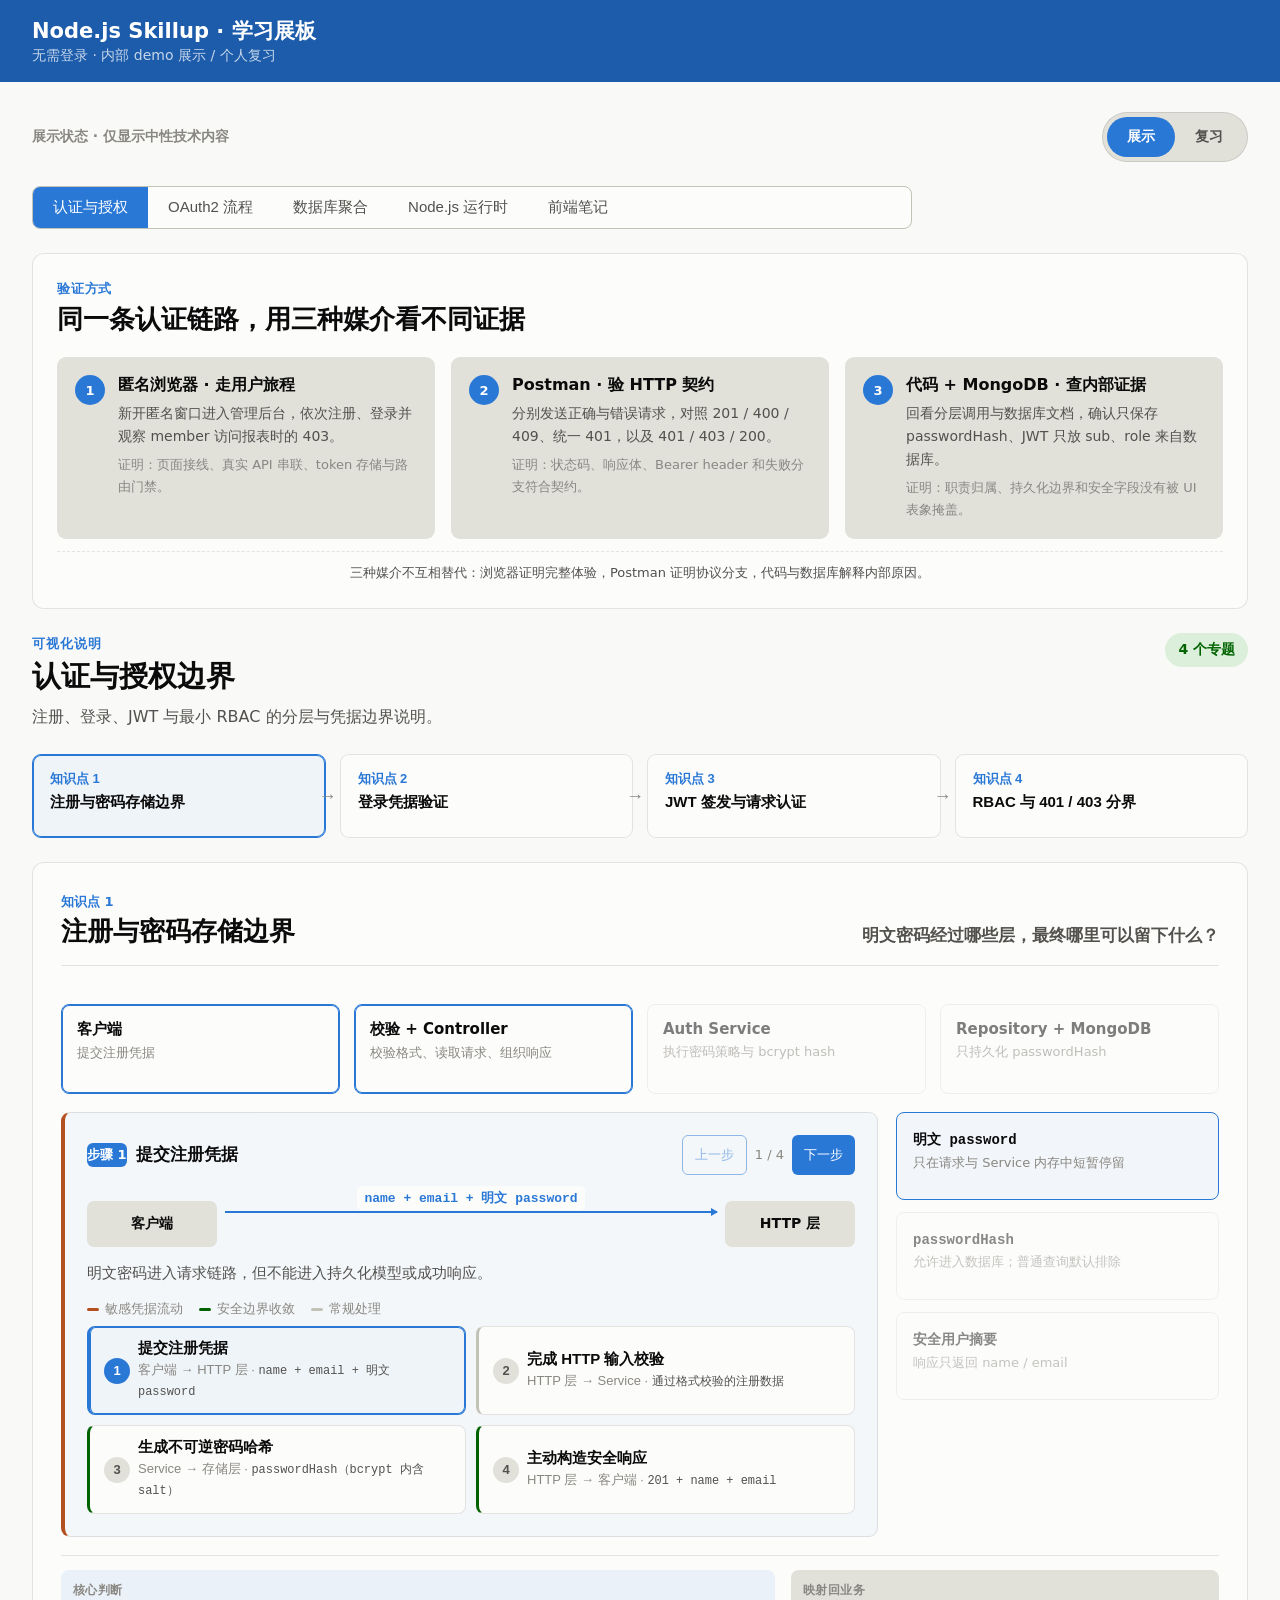
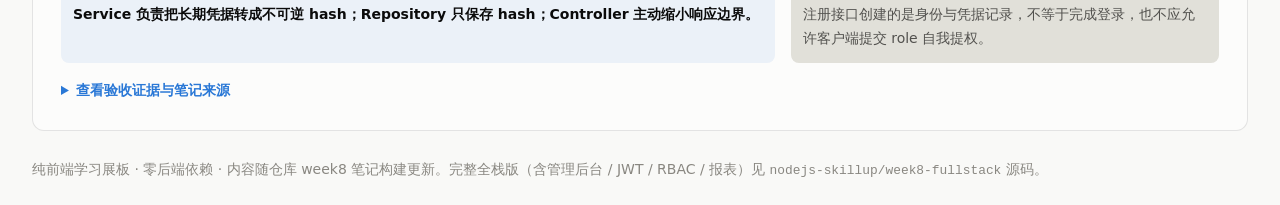
==== skillup-week8/index.html @ 8d897773 "展板更新：部署链路节改为可视化事实（走查/复盘移入讲稿）" ====
<!doctype html>
<html lang="zh">
  <head>
    <meta charset="utf-8" />
    <meta name="viewport" content="width=device-width, initial-scale=1" />
    <title>Node.js Skillup · 学习展板</title>
    <script type="module" crossorigin src="/skillup-week8/assets/index-Dl01oEsr.js"></script>
    <link rel="stylesheet" crossorigin href="/skillup-week8/assets/index-BrgQR5sR.css">
  </head>
  <body>
    <div id="root"></div>
  </body>
</html>
---- skillup-week8/assets/index-BrgQR5sR.css ----
*{box-sizing:border-box}:root{color-scheme:light;--page: #f9f9f7;--surface: #fcfcfb;--text-primary: #0b0b0b;--text-secondary: #52514e;--text-muted: #898781;--grid: #e1e0d9;--baseline: #c3c2b7;--border: rgba(11, 11, 11, .1);--series-1: #2a78d6;--series-2: #6d4bb8;--status-good: #006300;--status-good-bg: rgba(12, 163, 12, .12);--status-serious: #b4501f;--status-serious-bg: rgba(236, 131, 90, .16);--status-critical: #d03b3b;--status-critical-bg: rgba(208, 59, 59, .12);--header-bg: #1c5cab}@media (prefers-color-scheme: dark){:root{color-scheme:dark;--page: #0d0d0d;--surface: #1a1a19;--text-primary: #ffffff;--text-secondary: #c3c2b7;--text-muted: #898781;--grid: #2c2c2a;--baseline: #383835;--border: rgba(255, 255, 255, .1);--series-1: #3987e5;--series-2: #9d7ce6;--status-good: #0ca30c;--status-serious: #ec835a;--status-critical: #e66767;--header-bg: #104281}}body{font-family:system-ui,-apple-system,Segoe UI,sans-serif;margin:0;color:var(--text-primary);background:var(--page)}.app-header{display:flex;align-items:center;justify-content:space-between;gap:12px;padding:14px 24px;background:var(--header-bg);color:#fff}.app-header h1{font-size:17px;margin:0}.app-header .sub{font-size:12px;opacity:.75}.head-right{display:flex;align-items:center;gap:10px}.app-nav{display:flex;padding:3px;border-radius:7px;background:#ffffff1f}.app-nav button{padding:6px 9px;background:transparent;font-size:11px}.app-nav button.on{background:#ffffff38;font-weight:700}.pill{font-size:12px;padding:3px 10px;border-radius:999px;background:#fff3}.pill.on{background:#ffffff47;font-weight:600}.page{max-width:880px;margin:0 auto;padding:20px 16px}footer.page{padding-top:0;font-size:12px}.auth-view{max-width:400px;margin:40px auto}.admin-auth-intro{margin-bottom:14px}.admin-auth-intro span{color:var(--series-1);font-size:11px;font-weight:700;letter-spacing:.06em;text-transform:uppercase}.admin-auth-intro h2{margin:5px 0 7px;font-size:20px}.admin-auth-intro p{margin:0;color:var(--text-secondary);font-size:12.5px;line-height:1.6}.card{display:flex;flex-direction:column;gap:12px;background:var(--surface);padding:22px;border-radius:12px;border:1px solid var(--border)}label{display:flex;flex-direction:column;gap:4px;font-size:14px;color:var(--text-secondary)}input,select{padding:8px 10px;border:1px solid var(--baseline);border-radius:6px;font-size:14px;background:var(--surface);color:var(--text-primary)}button{padding:9px 16px;border:none;border-radius:6px;background:var(--series-1);color:#fff;font-size:14px;cursor:pointer}button:disabled{opacity:.5;cursor:not-allowed}button.ghost{background:transparent;color:var(--series-1);border:1px solid var(--series-1)}button.ghost.inverse{color:#fff;border-color:#fff9}.error{color:var(--status-critical);font-size:13px;margin:0}.info{color:var(--status-good);font-size:13px;margin:0}.muted{color:var(--text-muted);font-size:13px}.dashboard{display:flex;flex-direction:column;gap:16px}.showcase{display:flex;flex-direction:column;gap:18px}.showcase-tabs{display:grid;grid-template-columns:repeat(5,auto);align-self:center}.showcase-viewbar{display:flex;justify-content:space-between;align-items:center;gap:12px;flex-wrap:wrap}.showcase-viewbar-label{color:var(--text-muted);font-size:12px;font-weight:700}.board-mode{display:inline-flex;padding:3px;border:1px solid var(--border);border-radius:999px;background:var(--grid)}.board-mode button{padding:6px 16px;border:0;border-radius:999px;background:transparent;color:var(--text-secondary);font-size:12px;font-weight:700;cursor:pointer}.board-mode button.on{background:var(--series-1);color:#fff}.showcase-review-banner{display:flex;justify-content:space-between;align-items:center;gap:14px;flex-wrap:wrap;padding:11px 15px;border:1px solid color-mix(in srgb,var(--status-serious) 45%,var(--border));border-radius:10px;background:color-mix(in srgb,var(--status-serious) 9%,var(--surface))}.showcase-review-banner strong{display:block;color:var(--status-serious);font-size:13px}.showcase-review-banner span{color:var(--text-secondary);font-size:12px}.showcase-review-banner button{flex:none;padding:7px 14px;background:var(--status-serious);font-size:12px}.experiment-guide{padding:18px;border:1px solid var(--border);border-radius:12px;background:var(--surface)}.experiment-guide-head{display:flex;justify-content:space-between;align-items:flex-end;gap:20px}.experiment-guide-head span{color:var(--series-1);font-size:10.5px;font-weight:700;letter-spacing:.06em;text-transform:uppercase}.experiment-guide-head h2{margin:4px 0 0;font-size:19px}.experiment-guide-head button{flex:none}.experiment-methods{display:grid;grid-template-columns:repeat(3,minmax(0,1fr));gap:9px;margin-top:15px}.experiment-methods article{display:flex;gap:10px;min-height:142px;padding:12px;border-radius:9px;background:var(--grid)}.experiment-methods b{display:grid;place-items:center;flex:none;width:24px;height:24px;border-radius:50%;background:var(--series-1);color:#fff;font-size:11px}.experiment-methods strong{font-size:12.5px}.experiment-methods p{margin:6px 0;color:var(--text-secondary);font-size:11.5px;line-height:1.5}.experiment-methods span{color:var(--text-muted);font-size:10.5px;line-height:1.45}.experiment-rule{margin:12px 0 0;padding-top:11px;border-top:1px dashed var(--border);color:var(--text-secondary);font-size:11.5px;text-align:center}.section-tabs{display:inline-flex;align-self:flex-start;border:1px solid var(--baseline);border-radius:8px;overflow:hidden;background:var(--surface)}.section-tabs button{background:transparent;color:var(--text-secondary);border:none;border-radius:0;padding:8px 16px}.section-tabs button.on{background:var(--series-1);color:#fff}.filter-row{display:flex;flex-wrap:wrap;align-items:flex-end;gap:12px}.filter-row label{font-size:12px}.notice{background:var(--surface);border:1px solid var(--border);border-left:4px solid var(--status-serious);border-radius:10px;padding:14px 18px}.notice p{color:var(--text-secondary);font-size:14px;margin:8px 0 0;line-height:1.7}.kpi-row{display:grid;grid-template-columns:repeat(auto-fit,minmax(170px,1fr));gap:12px;margin-bottom:16px}.stat-tile{background:var(--surface);border:1px solid var(--border);border-radius:12px;padding:14px 16px}.stat-label{font-size:12px;color:var(--text-secondary)}.stat-value{font-size:26px;font-weight:600;margin-top:4px}.stat-hint{font-size:12px;color:var(--text-muted);margin-top:2px}.chart-card{background:var(--surface);border:1px solid var(--border);border-radius:12px;padding:16px 18px;margin-bottom:16px}.chart-card-head{display:flex;align-items:flex-start;justify-content:space-between;gap:12px;margin-bottom:10px}.chart-card-head h3{margin:0;font-size:15px}.chart-card-head .muted{margin:2px 0 0;font-size:12px}.view-toggle{display:inline-flex;border:1px solid var(--baseline);border-radius:6px;overflow:hidden}.view-toggle button{background:transparent;color:var(--text-secondary);border:none;border-radius:0;padding:5px 12px;font-size:12px}.view-toggle button.on{background:var(--series-1);color:#fff}.chart-wrap{position:relative;width:100%}.chart-wrap svg{width:100%;height:auto;display:block}.series-fill{fill:var(--series-1)}.grid-line{stroke:var(--grid);stroke-width:1}.axis-line{stroke:var(--baseline);stroke-width:1}.tick-text{fill:var(--text-muted);font-size:11px;font-variant-numeric:tabular-nums}.value-text{fill:var(--text-secondary);font-size:11px;font-weight:600}.chart-tooltip{position:absolute;pointer-events:none;background:var(--surface);border:1px solid var(--border);box-shadow:0 2px 10px #00000026;border-radius:8px;padding:8px 10px;font-size:12px;max-width:260px;z-index:5}.tip-value{font-size:14px;font-weight:600}.tip-row{color:var(--text-secondary);margin-top:2px}.data-table{width:100%;border-collapse:collapse;font-size:13px}.data-table th,.data-table td{text-align:left;padding:7px 10px;border-bottom:1px solid var(--grid)}.data-table th{color:var(--text-muted);font-weight:500;font-size:12px}.data-table .num{text-align:right;font-variant-numeric:tabular-nums}.probe-body{font-family:ui-monospace,SFMono-Regular,Menlo,monospace;font-size:12px;color:var(--text-secondary);word-break:break-all}.probe-actions{display:flex;gap:10px;flex-wrap:wrap;margin-bottom:12px}.badge{display:inline-block;font-size:12px;font-weight:600;padding:2px 8px;border-radius:999px;white-space:nowrap}.badge-ok{color:var(--status-good);background:var(--status-good-bg)}.badge-warn{color:var(--status-serious);background:var(--status-serious-bg)}.badge-err{color:var(--status-critical);background:var(--status-critical-bg)}.oauth-flow{display:flex;flex-direction:column;gap:16px}.oauth-nav{display:flex;align-items:center;gap:10px}.oauth-count{font-size:12px;color:var(--text-muted);font-variant-numeric:tabular-nums}.oauth-lanes{display:grid;grid-template-columns:repeat(3,1fr);gap:10px;margin:4px 0 14px}.oauth-lane{border:1px solid var(--border);border-radius:8px;padding:10px 12px;text-align:center;opacity:.5;transition:opacity .18s,border-color .18s,box-shadow .18s}.oauth-lane.active{opacity:1;border-color:var(--series-1);box-shadow:inset 0 0 0 1px var(--series-1)}.oauth-lane strong{display:block;font-size:13px}.oauth-lane span{display:block;font-size:11px;color:var(--text-muted);margin-top:2px}.oauth-stage{border:1px solid var(--border);border-left:3px solid var(--baseline);border-radius:8px;padding:14px 16px;background:var(--surface)}.oauth-stage.front{border-left-color:var(--status-serious)}.oauth-stage.back{border-left-color:var(--status-good)}.oauth-stage-head{display:flex;align-items:center;gap:10px;flex-wrap:wrap;margin-bottom:16px}.oauth-step-no{display:inline-grid;place-items:center;width:24px;height:24px;border-radius:999px;background:var(--series-1);color:#fff;font-size:12px;font-weight:700}.oauth-stage-head strong{font-size:15px}.oauth-chan{margin-left:auto;font-size:11px;font-weight:600;padding:3px 8px;border-radius:999px}.oauth-chan.front{color:var(--status-serious);background:var(--status-serious-bg)}.oauth-chan.back{color:var(--status-good);background:var(--status-good-bg)}.oauth-arrow{display:flex;align-items:center;gap:8px}.oauth-endpoint{flex:0 0 auto;font-size:13px;font-weight:600;padding:6px 12px;border:1px solid var(--border);border-radius:8px;background:var(--page)}.oauth-line{position:relative;flex:1 1 auto;height:2px;background:var(--baseline);display:flex;justify-content:center}.oauth-line:after{content:"";position:absolute;right:-1px;top:50%;transform:translateY(-50%);border-left:8px solid var(--baseline);border-top:5px solid transparent;border-bottom:5px solid transparent}.oauth-payload{position:relative;top:-11px;font-size:12px;color:var(--text-secondary);background:var(--surface);padding:0 8px;white-space:nowrap}.oauth-note{margin:16px 0 0;font-size:13px;color:var(--text-secondary);line-height:1.7}.oauth-legend{display:flex;flex-wrap:wrap;gap:16px;margin-top:14px;color:var(--text-muted);font-size:11px}.oauth-legend span{display:inline-flex;align-items:center;gap:6px}.oauth-legend span:before{content:"";width:12px;height:3px;border-radius:2px}.oauth-legend .front:before{background:var(--status-serious)}.oauth-legend .back:before{background:var(--status-good)}.oauth-steps{list-style:none;margin:8px 0 0;padding:0;display:flex;flex-direction:column;gap:6px}.oauth-step-item{display:grid;grid-template-columns:24px 1fr auto;align-items:center;gap:10px;width:100%;padding:8px 11px;border:1px solid var(--border);border-left:3px solid var(--baseline);border-radius:8px;background:var(--surface);color:var(--text-primary);text-align:left;cursor:pointer}.oauth-step-item.front{border-left-color:var(--status-serious)}.oauth-step-item.back{border-left-color:var(--status-good)}.oauth-step-item:hover{border-color:var(--series-1)}.oauth-step-item.on{border-color:var(--series-1);box-shadow:inset 0 0 0 1px var(--series-1);background:color-mix(in srgb,var(--series-1) 6%,var(--surface))}.oauth-step-idx{display:grid;place-items:center;width:22px;height:22px;border-radius:50%;background:var(--grid);color:var(--text-secondary);font-size:11px;font-weight:700;font-variant-numeric:tabular-nums}.oauth-step-item.on .oauth-step-idx{background:var(--series-1);color:#fff}.oauth-step-item.done .oauth-step-idx{background:color-mix(in srgb,var(--status-good) 20%,var(--grid));color:var(--status-good)}.oauth-step-main{display:flex;flex-direction:column;gap:2px;min-width:0}.oauth-step-main strong{font-size:13px}.oauth-step-route{font-size:11px;color:var(--text-muted);line-height:1.5}.oauth-step-route code{color:var(--text-secondary)}.oauth-step-chan{flex:none;font-size:10.5px;font-weight:700;padding:2px 8px;border-radius:999px}.oauth-step-chan.front{color:var(--status-serious);background:var(--status-serious-bg)}.oauth-step-chan.back{color:var(--status-good);background:var(--status-good-bg)}.oauth-creds{display:grid;grid-template-columns:repeat(4,1fr);gap:10px}.oauth-cred{border:1px solid var(--border);border-radius:8px;padding:10px 12px;opacity:.5;transition:opacity .18s,border-color .18s,box-shadow .18s}.oauth-cred.active{opacity:1;border-color:var(--series-1);box-shadow:inset 0 0 0 1px var(--series-1)}.oauth-cred code{font-size:12px;font-weight:700}.oauth-cred span{display:block;margin-top:4px;font-size:11px;color:var(--text-muted);line-height:1.5}.authk-board{display:flex;flex-direction:column;gap:18px}.authk-head{display:flex;justify-content:space-between;align-items:flex-start;gap:24px}.authk-head>div>span{color:var(--series-1);font-size:11px;font-weight:700;letter-spacing:.08em;text-transform:uppercase}.authk-head h2{margin:4px 0 6px;font-size:22px}.authk-head p{margin:0;color:var(--text-secondary);font-size:13px;line-height:1.6}.authk-head b{flex:none;padding:7px 10px;border-radius:999px;color:var(--status-good);background:var(--status-good-bg);font-size:12px}.authk-nav{display:grid;grid-template-columns:repeat(4,minmax(0,1fr));gap:8px}.authk-nav button{display:flex;flex-direction:column;align-items:flex-start;gap:4px;min-height:62px;padding:10px 12px;border:1px solid var(--border);border-radius:9px;background:var(--surface);color:var(--text-primary);text-align:left}.authk-nav button:hover{border-color:var(--series-1)}.authk-nav button.on{border-color:var(--series-1);box-shadow:inset 0 0 0 1px var(--series-1);background:color-mix(in srgb,var(--series-1) 6%,var(--surface))}.authk-nav span{color:var(--series-1);font-size:10.5px;font-weight:700}.authk-nav strong{font-size:12px;line-height:1.35}.authk-stage{padding:20px;border:1px solid var(--border);border-radius:12px;background:var(--surface)}.authk-title-row{display:flex;justify-content:space-between;align-items:flex-end;gap:24px;padding-bottom:16px;border-bottom:1px solid var(--border)}.authk-title-row span{color:var(--series-1);font-size:11px;font-weight:700}.authk-title-row h3{margin:3px 0 0;font-size:20px}.authk-title-row p{max-width:380px;margin:0;color:var(--text-secondary);font-size:14px;font-weight:600;text-align:right;line-height:1.5}.authk-actors{display:grid;grid-template-columns:repeat(4,minmax(0,1fr));gap:8px;padding:18px 0 12px}.authk-actors div{min-height:66px;padding:10px 12px;border:1px solid var(--border);border-radius:8px;opacity:.52;transition:opacity .18s,border-color .18s,box-shadow .18s}.authk-actors div.active{opacity:1;border-color:var(--series-1);box-shadow:inset 0 0 0 1px var(--series-1)}.authk-actors strong{display:block;font-size:12px}.authk-actors span{display:block;margin-top:4px;color:var(--text-muted);font-size:10.5px;line-height:1.4}.authk-player{padding:16px;border:1px solid var(--border);border-left:4px solid var(--series-1);border-radius:9px;background:color-mix(in srgb,var(--series-1) 4%,var(--surface))}.authk-player.safe{border-left-color:var(--status-good)}.authk-player.warn{border-left-color:var(--status-serious)}.authk-player-head{display:flex;justify-content:space-between;align-items:center;gap:16px}.authk-player-head>div:first-child{display:flex;align-items:center;gap:9px}.authk-player-head>div:first-child span{display:grid;place-items:center;min-width:28px;height:24px;border-radius:6px;background:var(--series-1);color:#fff;font-size:11px;font-weight:700}.authk-player-head strong{font-size:14px}.authk-controls{display:flex;align-items:center;gap:8px}.authk-controls button{padding:6px 10px;font-size:11px}.authk-controls span{color:var(--text-muted);font-size:11px;font-variant-numeric:tabular-nums}.authk-arrow{display:grid;grid-template-columns:86px 1fr 86px;align-items:center;gap:8px;margin-top:18px}.authk-arrow>span{display:grid;place-items:center;min-height:38px;padding:6px;border-radius:7px;background:var(--grid);font-size:11px;font-weight:700;text-align:center}.authk-arrow>div{position:relative;display:flex;justify-content:center;border-top:2px solid var(--series-1)}.authk-arrow>div:after{content:"";position:absolute;right:-1px;top:-5px;border-top:4px solid transparent;border-bottom:4px solid transparent;border-left:7px solid var(--series-1)}.authk-arrow code{position:relative;top:-24px;max-width:94%;padding:3px 7px;border-radius:5px;background:var(--surface);color:var(--series-1);font-size:11px;font-weight:700;text-align:center;white-space:normal}.authk-player>p{margin:14px 0 0;color:var(--text-secondary);font-size:12.5px;line-height:1.65}.authk-legend{display:flex;flex-wrap:wrap;gap:16px;margin-top:14px;color:var(--text-muted);font-size:11px}.authk-legend span{display:inline-flex;align-items:center;gap:6px}.authk-legend span:before{content:"";width:12px;height:3px;border-radius:2px;background:var(--baseline)}.authk-legend .warn:before{background:var(--status-serious)}.authk-legend .safe:before{background:var(--status-good)}.authk-steps{list-style:none;margin:8px 0 0;padding:0;display:flex;flex-direction:column;gap:6px}.authk-step-item{display:grid;grid-template-columns:24px 1fr;align-items:center;gap:10px;width:100%;padding:8px 11px;border:1px solid var(--border);border-left:3px solid var(--baseline);border-radius:8px;background:var(--surface);color:var(--text-primary);text-align:left;cursor:pointer}.authk-step-item.warn{border-left-color:var(--status-serious)}.authk-step-item.safe{border-left-color:var(--status-good)}.authk-step-item:hover{border-color:var(--series-1)}.authk-step-item.on{border-color:var(--series-1);box-shadow:inset 0 0 0 1px var(--series-1);background:color-mix(in srgb,var(--series-1) 6%,var(--surface))}.authk-step-idx{display:grid;place-items:center;width:22px;height:22px;border-radius:50%;background:var(--grid);color:var(--text-secondary);font-size:11px;font-weight:700;font-variant-numeric:tabular-nums}.authk-step-item.on .authk-step-idx{background:var(--series-1);color:#fff}.authk-step-item.done .authk-step-idx{background:color-mix(in srgb,var(--status-good) 20%,var(--grid));color:var(--status-good)}.authk-step-main{display:flex;flex-direction:column;gap:2px;min-width:0}.authk-step-main strong{font-size:13px}.authk-step-route{font-size:11px;color:var(--text-muted);line-height:1.5}.authk-step-route code{color:var(--text-secondary)}.authk-artifacts{display:grid;grid-template-columns:repeat(auto-fit,minmax(150px,1fr));gap:8px;margin-top:12px}.authk-artifacts div{padding:10px 11px;border:1px solid var(--border);border-radius:8px;opacity:.48}.authk-artifacts div.active{opacity:1;border-color:var(--series-1);background:color-mix(in srgb,var(--series-1) 5%,var(--surface))}.authk-artifacts code{font-size:11px;font-weight:700}.authk-artifacts span{display:block;margin-top:4px;color:var(--text-muted);font-size:10.5px;line-height:1.45}.authk-outcomes{display:grid;grid-template-columns:repeat(3,minmax(0,1fr));gap:8px;margin-top:12px}.authk-outcomes div{padding:10px 12px;border-radius:8px;background:var(--grid)}.authk-outcomes div.good{border-left:3px solid var(--status-good)}.authk-outcomes div.warn{border-left:3px solid var(--status-serious)}.authk-outcomes div.bad{border-left:3px solid var(--status-critical)}.authk-outcomes span{display:block;color:var(--text-muted);font-size:10.5px}.authk-outcomes strong{display:block;margin:3px 0;font-size:17px}.authk-outcomes .good strong{color:var(--status-good)}.authk-outcomes .warn strong{color:var(--status-serious)}.authk-outcomes .bad strong{color:var(--status-critical)}.authk-outcomes p{margin:0;color:var(--text-secondary);font-size:11px;line-height:1.4}.authk-conclusion{display:grid;grid-template-columns:minmax(0,1.25fr) minmax(240px,.75fr);gap:10px;margin-top:14px;padding-top:14px;border-top:1px solid var(--border)}.authk-conclusion>div{padding:12px;border-radius:8px}.authk-conclusion>div:first-child{background:color-mix(in srgb,var(--series-1) 8%,var(--surface))}.authk-conclusion>div:nth-child(2){background:var(--grid)}.authk-conclusion div>span{display:block;margin-bottom:4px;color:var(--text-muted);font-size:10px;font-weight:700;letter-spacing:.04em;text-transform:uppercase}.authk-conclusion strong{font-size:12.5px;line-height:1.55}.authk-conclusion p{margin:0;color:var(--text-secondary);font-size:11.5px;line-height:1.55}.authk-conclusion details{grid-column:1 / -1;color:var(--text-secondary);font-size:12px}.authk-conclusion summary{width:fit-content;color:var(--series-1);cursor:pointer;font-weight:600}.authk-conclusion ul{margin:8px 0;padding-left:18px;line-height:1.65}.authk-conclusion small{color:var(--text-muted)}.w5-board{display:flex;flex-direction:column;gap:18px}.w5-board-head{display:flex;justify-content:space-between;align-items:flex-start;gap:24px}.w5-board-head h2{margin:4px 0 6px;font-size:22px}.w5-board-head p{margin:0;color:var(--text-secondary);font-size:13px;line-height:1.6}.w5-kicker{color:var(--series-1);font-size:11px;font-weight:700;letter-spacing:.08em;text-transform:uppercase}.w5-verified{flex:none;padding:7px 10px;border-radius:999px;color:var(--status-good);background:var(--status-good-bg);font-size:12px;font-weight:700}.w5-demo-path{padding:14px 16px;border:1px solid var(--border);border-left:4px solid var(--series-1);border-radius:8px;background:var(--surface)}.w5-demo-path>div{display:flex;align-items:baseline;gap:10px;margin-bottom:11px}.w5-demo-path>div span{color:var(--series-1);font-size:10.5px;font-weight:700;letter-spacing:.05em;text-transform:uppercase}.w5-demo-path>div strong{font-size:13px}.w5-demo-path ol{display:grid;grid-template-columns:repeat(4,minmax(0,1fr));gap:8px;margin:0;padding:0;list-style:none}.w5-demo-path button{display:grid;width:100%;min-height:52px;padding:9px 11px;grid-template-columns:24px 1fr;gap:2px 8px;align-items:center;border:1px solid var(--border);border-radius:7px;background:var(--grid);color:var(--text-primary);text-align:left;cursor:pointer}.w5-demo-path button:hover,.w5-demo-path button.on{border-color:var(--series-1);background:color-mix(in srgb,var(--series-1) 7%,var(--surface))}.w5-demo-path button b{grid-row:1 / 3;display:grid;place-items:center;width:22px;height:22px;border-radius:50%;background:var(--baseline);color:#fff;font-size:10px}.w5-demo-path button.on b{background:var(--series-1)}.w5-demo-path button span{font-size:12px;font-weight:700}.w5-demo-path button em{color:var(--text-muted);font-size:10px;font-style:normal;font-variant-numeric:tabular-nums}.w5-demo-path>small{display:block;margin-top:9px;color:var(--text-muted);font-size:10.5px;line-height:1.5}.w5-nav-groups{display:grid;grid-template-columns:repeat(3,minmax(0,1fr));align-items:start;gap:12px}.w5-nav-group{padding:12px;border:1px solid var(--border);border-radius:10px;background:color-mix(in srgb,var(--grid) 55%,var(--surface))}.w5-nav-group-title{display:block;margin-bottom:8px;color:var(--text-muted);font-size:10.5px;font-weight:700;letter-spacing:.05em;text-transform:uppercase}.w5-knowledge-nav{display:grid;grid-template-columns:repeat(2,minmax(0,1fr));gap:10px}.w5-nav-group .w5-knowledge-nav{grid-template-columns:1fr;gap:7px}.w5-knowledge-nav button{display:flex;align-items:center;gap:12px;padding:12px 14px;border:1px solid var(--border);border-radius:9px;background:var(--surface);color:var(--text-primary);text-align:left;cursor:pointer}.w5-knowledge-nav button:hover{border-color:var(--series-1)}.w5-knowledge-nav button.on{border-color:var(--series-1);box-shadow:inset 0 0 0 1px var(--series-1);background:color-mix(in srgb,var(--series-1) 6%,var(--surface))}.w5-knowledge-nav span{color:var(--series-1);font-size:11px;font-weight:700;white-space:nowrap}.w5-knowledge-nav strong{font-size:13px}.w5-knowledge-nav em{margin-left:auto;color:var(--text-muted);font-size:9.5px;font-style:normal;white-space:nowrap}.w5-stage{padding:20px;border:1px solid var(--border);border-radius:12px;background:var(--surface)}.w5-stage-title{display:flex;justify-content:space-between;align-items:flex-end;gap:24px;padding-bottom:16px;border-bottom:1px solid var(--border)}.w5-stage-title span{color:var(--series-1);font-size:11px;font-weight:700}.w5-stage-title h3{margin:3px 0 0;font-size:20px}.w5-stage-title p{max-width:360px;margin:0;color:var(--text-secondary);font-size:14px;font-weight:600;text-align:right;line-height:1.5}.w5-recall-gate{display:flex;min-height:280px;padding:42px 20px;flex-direction:column;align-items:center;justify-content:center;text-align:center}.w5-recall-gate>span{color:var(--series-1);font-size:10.5px;font-weight:700;letter-spacing:.06em;text-transform:uppercase}.w5-recall-gate h4{margin:8px 0 4px;font-size:19px}.w5-recall-gate p{max-width:520px;margin:0;color:var(--text-secondary);font-size:14px;line-height:1.6}.w5-recall-gate small{margin:10px 0 18px;color:var(--text-muted);font-size:11.5px}.w5-recall-gate button{padding:8px 14px}.w5-event-loop{padding:20px 0}.w5-phase-map{margin-bottom:22px;padding-bottom:20px;border-bottom:1px solid var(--border)}.w5-phase-map-head{display:flex;align-items:flex-start;justify-content:space-between;gap:20px;margin-bottom:12px}.w5-phase-map-head span,.w5-subsection-head span{color:var(--series-1);font-size:10px;font-weight:700;text-transform:uppercase}.w5-phase-map-head h4,.w5-subsection-head h4{margin:3px 0 0;font-size:15px}.w5-phase-map-head p{max-width:360px;margin:0;color:var(--text-muted);font-size:11px;line-height:1.55;text-align:right}.w5-phase-map ol{display:grid;grid-template-columns:repeat(3,minmax(0,1fr));gap:8px;margin:0;padding:0;list-style:none}.w5-phase-map li{display:grid;grid-template-columns:24px 1fr;gap:7px 9px;min-height:112px;padding:11px;border-top:3px solid var(--series-1);background:var(--grid)}.w5-phase-map li.internal{border-top-color:var(--baseline)}.w5-phase-map li>b{display:grid;place-items:center;width:22px;height:22px;border-radius:50%;background:var(--series-1);color:#fff;font-size:10px}.w5-phase-map li.internal>b{background:var(--baseline)}.w5-phase-map li div{display:flex;min-width:0;flex-direction:column;gap:2px}.w5-phase-map li strong{font-size:12px;overflow-wrap:anywhere}.w5-phase-map li span{color:var(--text-muted);font-size:9.5px;line-height:1.35}.w5-phase-map li p{grid-column:1 / -1;margin:0;color:var(--text-secondary);font-size:11px;line-height:1.5}.w5-phase-checkpoint{margin:10px 0 0;padding:9px 11px;border-left:3px solid var(--series-2);background:color-mix(in srgb,var(--series-2) 7%,var(--surface));color:var(--text-secondary);font-size:11.5px;line-height:1.55}.w5-phase-checkpoint b{margin-right:8px;color:var(--series-2)}.w5-reasoning h4,.w5-observations h4{margin:0 0 10px;color:var(--text-muted);font-size:11px;letter-spacing:.05em;text-transform:uppercase}.w5-reasoning-path{display:grid;grid-template-columns:repeat(4,minmax(0,1fr));gap:8px}.w5-reasoning-step{position:relative;display:flex;align-items:center;gap:8px;min-height:48px;padding:9px 10px;border-radius:8px;background:var(--grid)}.w5-reasoning-step:not(:last-child):after{content:"→";position:absolute;right:-9px;z-index:1;color:var(--text-muted)}.w5-reasoning-step span{display:grid;place-items:center;flex:none;width:22px;height:22px;border-radius:50%;background:var(--series-1);color:#fff;font-size:11px;font-weight:700}.w5-reasoning-step strong{font-size:12px;line-height:1.35}.w5-loop-layout{display:grid;grid-template-columns:minmax(0,1.45fr) minmax(240px,.75fr);gap:16px;margin-top:18px}.w5-lanes{display:flex;flex-direction:column;gap:8px}.w5-lane{display:grid;grid-template-columns:140px 1fr;align-items:center;min-height:58px;border-left:4px solid var(--baseline);border-radius:7px;padding:9px 12px;background:var(--grid)}.w5-lane.stack{border-left-color:var(--series-1)}.w5-lane.tick{border-left-color:var(--status-serious)}.w5-lane.microtask{border-left-color:var(--series-2)}.w5-lane.phase{border-left-color:var(--status-good)}.w5-lane div{display:flex;flex-direction:column;gap:3px}.w5-lane strong{font-size:13px}.w5-lane span{color:var(--text-muted);font-size:10.5px}.w5-lane p{margin:0;color:var(--text-secondary);font-size:12px;line-height:1.5}.w5-observations{padding:14px;border:1px solid var(--border);border-radius:9px}.w5-observation+.w5-observation{margin-top:12px;padding-top:12px;border-top:1px solid var(--border)}.w5-observation span{color:var(--text-muted);font-size:11px}.w5-observation strong{display:block;margin:4px 0;color:var(--series-1);font-size:16px}.w5-observation-phase{display:inline-block;margin:6px 0 2px;padding:2px 8px;border-radius:999px;background:color-mix(in srgb,var(--series-1) 12%,var(--surface));color:var(--series-1);font-size:10.5px;font-style:normal;font-weight:700}.w5-observation p{margin:4px 0 0;color:var(--text-secondary);font-size:11.5px;line-height:1.5}.w5-loop-rule{display:flex;flex-wrap:wrap;align-items:baseline;gap:8px;margin:14px 0 0;padding:11px 13px;border:1px solid var(--border);border-left:3px solid var(--series-1);border-radius:8px;background:color-mix(in srgb,var(--series-1) 6%,var(--surface));color:var(--text-secondary);font-size:12px;line-height:1.6}.w5-loop-badge{flex:none;padding:2px 9px;border-radius:999px;background:var(--series-1);color:#fff;font-size:11px;font-weight:700}.w5-cpu-visual{padding:28px 0 24px}.w5-axis{display:flex;justify-content:space-between;margin:0 0 8px 132px;color:var(--text-muted);font-size:10px;font-variant-numeric:tabular-nums}.w5-timeline-card{display:grid;grid-template-columns:120px 1fr;gap:12px;align-items:center;padding:16px 0}.w5-timeline-card+.w5-timeline-card{border-top:1px solid var(--border)}.w5-timeline-summary{display:flex;flex-direction:column;gap:4px}.w5-timeline-summary strong{font-size:13px}.w5-timeline-summary span{color:var(--text-muted);font-size:10.5px;font-variant-numeric:tabular-nums}.w5-timeline-summary b{margin-top:2px;font-size:12px}.w5-timeline-card.good .w5-timeline-summary b{color:var(--status-good)}.w5-timeline-card.warn .w5-timeline-summary b{color:var(--status-serious)}.w5-timeline{position:relative;height:52px;border-radius:8px;background:var(--grid);overflow:visible}.w5-cpu-span{position:absolute;inset:12px auto 12px 0;border-radius:5px;background:color-mix(in srgb,var(--series-1) 76%,transparent)}.w5-timeline-card.warn .w5-cpu-span{background:color-mix(in srgb,var(--status-serious) 70%,transparent)}.w5-cpu-span i{position:absolute;left:8px;top:50%;color:#fff;font-size:10px;font-style:normal;font-weight:700;white-space:nowrap;transform:translateY(-50%)}.w5-timer-marker,.w5-callback-marker{position:absolute;top:5px;bottom:5px;width:2px;transform:translate(-1px)}.w5-timer-marker{border-left:2px dashed var(--text-muted)}.w5-callback-marker{background:var(--status-good)}.w5-timeline-card.warn .w5-callback-marker{background:var(--status-serious)}.w5-timer-marker i,.w5-callback-marker i{position:absolute;left:5px;color:var(--text-muted);font-size:9.5px;font-style:normal;white-space:nowrap}.w5-timer-marker i{top:-13px}.w5-callback-marker i{bottom:-13px;color:inherit}.w5-conclusion{display:grid;grid-template-columns:minmax(0,1.35fr) minmax(240px,.65fr);gap:12px;padding-top:16px;border-top:1px solid var(--border)}.w5-judgment,.w5-business-map{padding:14px;border-radius:9px}.w5-judgment{background:color-mix(in srgb,var(--series-1) 9%,var(--surface))}.w5-business-map{background:var(--grid)}.w5-judgment span,.w5-business-map span{display:block;margin-bottom:5px;color:var(--text-muted);font-size:10.5px;font-weight:700;letter-spacing:.04em;text-transform:uppercase}.w5-judgment strong{font-size:13px;line-height:1.55}.w5-business-map p{margin:0;color:var(--text-secondary);font-size:12px;line-height:1.55}.w5-evidence{grid-column:1 / -1;color:var(--text-secondary);font-size:12px}.w5-evidence summary{width:fit-content;color:var(--series-1);cursor:pointer;font-weight:600}.w5-evidence ul{margin:9px 0 0;padding-left:18px;line-height:1.7}.w5-evidence small{display:block;margin-top:8px;color:var(--text-muted)}.w5-evidence p{margin:8px 0 0;padding:8px 10px;border-left:3px solid var(--status-serious);background:color-mix(in srgb,var(--status-serious) 5%,var(--surface));line-height:1.55}.w5-review-status{grid-column:1 / -1;margin:0;padding:10px 12px;border:1px solid color-mix(in srgb,var(--status-serious) 35%,var(--border));border-radius:8px;background:color-mix(in srgb,var(--status-serious) 7%,var(--surface));color:var(--text-secondary);font-size:12px;line-height:1.55}.w5-review-status b{display:block;margin-bottom:3px;color:var(--status-serious);font-size:10px;text-transform:uppercase}.w5-stage-body{animation:w5-fade-up .34s ease both}.w5-reasoning-step,.w5-lane{animation:w5-fade-up .36s ease both}@keyframes w5-fade-up{0%{opacity:0;transform:translateY(8px)}to{opacity:1;transform:none}}.w5-replay{flex:none;padding:6px 12px;border:1px solid var(--series-1);border-radius:999px;background:transparent;color:var(--series-1);font-size:12px;font-weight:700;cursor:pointer}.w5-replay:hover{background:color-mix(in srgb,var(--series-1) 10%,transparent)}.w5-visual-controls{display:flex;align-items:center;gap:12px;margin-bottom:8px}.w5-visual-controls .w5-axis{flex:1;margin:0 0 0 132px}.w5-cpu-span{animation:w5-cpu-grow 1.2s linear both}@keyframes w5-cpu-grow{0%{clip-path:inset(0 100% 0 0)}to{clip-path:inset(0 0 0 0)}}.w5-callback-marker{animation:w5-cb-pop .26s ease-out both}@keyframes w5-cb-pop{0%{opacity:0;transform:translate(-1px) scaleY(.2)}to{opacity:1;transform:translate(-1px) scaleY(1)}}.w5-tp-visual{padding:8px 0 4px}.w5-subsection-head{margin-bottom:10px}.w5-subsection-head.experiment{margin-top:24px;padding-top:20px;border-top:1px solid var(--border)}.w5-ownership{margin-top:18px}.w5-ownership-grid{border-top:1px solid var(--border)}.w5-ownership-row{display:grid;grid-template-columns:minmax(150px,1fr) minmax(170px,1.2fr) minmax(140px,.9fr);align-items:center;gap:10px;padding:10px 8px;border-bottom:1px solid var(--border);border-left:3px solid var(--baseline)}.w5-ownership-row.main{border-left-color:var(--status-serious)}.w5-ownership-row.pool{border-left-color:var(--series-1)}.w5-ownership-row.io{border-left-color:var(--status-good)}.w5-ownership-row strong{font-size:11.5px}.w5-ownership-row span{color:var(--text-secondary);font-size:11px;line-height:1.45}.w5-ownership-row em{color:var(--text-muted);font-size:10.5px;font-style:normal;line-height:1.45}.w5-io-path{margin-top:22px}.w5-io-path ol{display:grid;grid-template-columns:repeat(4,minmax(0,1fr));gap:8px;margin:0;padding:0;list-style:none}.w5-io-path li{position:relative;display:flex;min-height:100px;padding:10px;flex-direction:column;gap:5px;background:var(--grid)}.w5-io-path li:not(:last-child):after{content:"→";position:absolute;right:-9px;top:42px;z-index:1;color:var(--series-1)}.w5-io-path li b{display:grid;place-items:center;width:20px;height:20px;border-radius:50%;background:var(--series-1);color:#fff;font-size:9px}.w5-io-path li strong{font-size:12px}.w5-io-path li span{color:var(--text-secondary);font-size:10.5px;line-height:1.45}.w5-io-path>p{margin:9px 0 0;color:var(--text-muted);font-size:11px}.w5-runtime-stop{margin:12px 0 0;padding:10px 12px;border-left:3px solid var(--baseline);background:var(--grid);color:var(--text-muted);font-size:11px;line-height:1.55}.w5-runtime-stop b{margin-right:8px;color:var(--text-primary)}.w5-tp-controls{display:flex;align-items:center;justify-content:space-between;gap:12px;margin-bottom:12px}.w5-tp-toggle{display:inline-flex;padding:3px;border:1px solid var(--border);border-radius:999px;background:var(--grid)}.w5-tp-toggle button{padding:6px 14px;border:0;border-radius:999px;background:transparent;color:var(--text-secondary);font-size:12px;font-weight:700;font-variant-numeric:tabular-nums;cursor:pointer}.w5-tp-toggle button.on{background:var(--series-1);color:#fff}.w5-tp-meta{display:flex;flex-wrap:wrap;align-items:center;gap:16px;margin-bottom:12px;color:var(--text-muted);font-size:11px}.w5-tp-meta strong{color:var(--text-primary);font-size:14px;font-variant-numeric:tabular-nums}.w5-tp-legend{display:inline-flex;align-items:center;gap:6px;margin-left:auto}.w5-tp-legend i{width:10px;height:10px;border-radius:3px;margin-left:8px}.w5-tp-legend i.b1{background:var(--series-1)}.w5-tp-legend i.b2{background:var(--status-serious)}.w5-tp-track{display:flex;flex-direction:column;gap:6px}.w5-tp-axis{display:flex;justify-content:space-between;margin:0 44px 4px 72px;color:var(--text-muted);font-size:10px;font-variant-numeric:tabular-nums}.w5-tp-row{display:grid;grid-template-columns:62px 1fr 46px;align-items:center;gap:10px}.w5-tp-rowlabel{color:var(--text-secondary);font-size:11px;font-weight:600}.w5-tp-lane{position:relative;height:18px;border-radius:5px;background:var(--grid);overflow:hidden}.w5-tp-bar{display:block;height:100%;border-radius:5px;transition-property:width;transition-timing-function:linear}.w5-tp-row.batch-1 .w5-tp-bar{background:color-mix(in srgb,var(--series-1) 80%,transparent)}.w5-tp-row.batch-2 .w5-tp-bar{background:color-mix(in srgb,var(--status-serious) 78%,transparent)}.w5-tp-elapsed{color:var(--text-muted);font-size:11px;font-variant-numeric:tabular-nums;text-align:right;opacity:.45;transition:opacity .2s ease,color .2s ease}.w5-tp-row.done .w5-tp-elapsed{opacity:1;color:var(--text-primary);font-weight:700}.w5-tp-row.done .w5-tp-bar{box-shadow:inset 0 0 0 1.5px color-mix(in srgb,var(--text-primary) 22%,transparent)}.w5-tp-summary{margin:14px 0 12px;padding:10px 12px;border-radius:8px;background:color-mix(in srgb,var(--series-1) 8%,var(--surface));color:var(--text-primary);font-size:12.5px;font-weight:600;line-height:1.55}.w5-tp-notes{display:grid;grid-template-columns:1fr 1fr;gap:10px}.w5-tp-notes>div{padding:11px 12px;border:1px solid var(--border);border-radius:8px}.w5-tp-notes b{display:block;margin-bottom:4px;font-size:10.5px;font-weight:700;letter-spacing:.04em;text-transform:uppercase}.w5-tp-notes .infer b{color:var(--series-1)}.w5-tp-notes .unmeasured b{color:var(--text-muted)}.w5-tp-notes span{color:var(--text-secondary);font-size:11.5px;line-height:1.55}.w5-tp-notes .unmeasured{border-style:dashed}.w5-tp-schematic{display:flex;flex-wrap:wrap;align-items:stretch;gap:12px;margin-bottom:8px}.w5-tp-pool,.w5-tp-queue{flex:1 1 200px;padding:10px 12px;border:1px solid var(--border);border-radius:8px;background:var(--grid)}.w5-tp-queue{border-style:dashed}.w5-tp-schematic-label{display:block;margin-bottom:8px;color:var(--text-muted);font-size:10.5px;font-weight:700;letter-spacing:.03em}.w5-tp-slots{display:flex;flex-wrap:wrap;gap:6px;min-height:20px;align-items:center}.w5-tp-slots i{width:20px;height:20px;border-radius:5px}.w5-tp-slots i.empty{border:1px dashed var(--baseline)}.w5-tp-slots i.filled.b1{background:var(--series-1)}.w5-tp-slots i.filled.b2{background:var(--status-serious)}.w5-tp-queue-empty{color:var(--text-muted);font-size:12px}.w5-tp-schematic-arrow{align-self:center;color:var(--text-muted);font-size:11px;white-space:nowrap}.w5-tp-schematic-cap{margin:0 0 14px;color:var(--text-secondary);font-size:11.5px;line-height:1.55}.w5-tick{margin-top:12px;padding:12px 13px;border:1px solid var(--border);border-radius:8px;background:var(--surface)}.w5-tick-head{display:flex;align-items:center;justify-content:space-between;gap:12px;margin-bottom:10px}.w5-tick-title{color:var(--text-muted);font-size:11px;font-weight:700;letter-spacing:.03em;text-transform:uppercase}.w5-tick-ctrl{display:flex;align-items:center;gap:8px}.w5-tick-ctrl button{display:grid;place-items:center;width:26px;height:26px;padding:0;border:1px solid var(--border);border-radius:7px;background:var(--surface);color:var(--series-1);font-size:16px;line-height:1;cursor:pointer}.w5-tick-ctrl button:hover{border-color:var(--series-1)}.w5-tick-ctrl span{color:var(--text-muted);font-size:12px;font-variant-numeric:tabular-nums}.w5-tick-row{list-style:none;margin:0 0 10px;padding:0;display:grid;grid-template-columns:repeat(4,minmax(0,1fr));gap:8px}.w5-tick-chip{position:relative;display:flex;align-items:center;gap:8px;padding:9px 10px;border:1px solid var(--border);border-radius:8px;background:var(--grid);cursor:pointer}.w5-tick-chip:not(:last-child):after{content:"→";position:absolute;right:-8px;z-index:1;color:var(--text-muted)}.w5-tick-chip b{display:grid;place-items:center;flex:none;width:20px;height:20px;border-radius:50%;background:var(--baseline);color:#fff;font-size:11px}.w5-tick-chip span{font-size:12px;line-height:1.3}.w5-tick-chip.on{border-color:var(--series-1);box-shadow:inset 0 0 0 1px var(--series-1);background:color-mix(in srgb,var(--series-1) 8%,var(--surface))}.w5-tick-chip.on b{background:var(--series-1)}.w5-tick-chip.loop.on b{background:var(--status-good)}.w5-tick-note{margin:0;padding:9px 11px;border-left:3px solid var(--series-1);border-radius:0 7px 7px 0;background:color-mix(in srgb,var(--series-1) 6%,var(--surface));color:var(--text-secondary);font-size:12px;line-height:1.6}.w5-judgment-table{margin-top:24px;padding-top:20px;border-top:1px solid var(--border)}.w5-jt-head h3{margin:4px 0 5px;font-size:18px}.w5-jt-head p{margin:0 0 16px;max-width:640px;color:var(--text-secondary);font-size:13px;line-height:1.6}.w5-jt-grid{display:grid;grid-template-columns:repeat(3,minmax(0,1fr));gap:12px}.w5-jt-card{display:flex;flex-direction:column;gap:11px;padding:14px;border:1px solid var(--border);border-top:3px solid var(--baseline);border-radius:10px;background:var(--grid)}.w5-jt-card.threadpool{border-top-color:var(--series-1)}.w5-jt-card.mainthread{border-top-color:var(--status-serious)}.w5-jt-card.io{border-top-color:var(--status-good)}.w5-jt-card h4{margin:0;font-size:14px}.w5-jt-row span{display:block;margin-bottom:4px;color:var(--text-muted);font-size:10px;font-weight:700;letter-spacing:.04em;text-transform:uppercase}.w5-jt-row p{margin:0;color:var(--text-secondary);font-size:12px;line-height:1.55}.w5-jt-row.cannot p{color:var(--text-muted);font-style:italic}.w5-jt-card h4{display:flex;align-items:center;gap:8px;flex-wrap:wrap}.w5-stream-model,.w5-backpressure,.w5-pipeline{padding:20px 0}.w5-stream-compare{display:grid;grid-template-columns:1fr 1fr;gap:12px}.w5-stream-side{padding:14px;border:1px solid var(--border);border-top:3px solid var(--baseline);border-radius:8px;background:var(--grid)}.w5-stream-side.whole{border-top-color:var(--status-serious)}.w5-stream-side.stream{border-top-color:var(--status-good)}.w5-stream-side>span{color:var(--text-muted);font-size:10.5px;font-weight:700;letter-spacing:.05em;text-transform:uppercase}.w5-stream-side ol{display:flex;margin:14px 0;padding:0;list-style:none;flex-direction:column;gap:7px}.w5-stream-side li{display:flex;align-items:center;gap:9px;min-height:34px}.w5-stream-side li b{display:grid;place-items:center;flex:none;width:22px;height:22px;border-radius:50%;background:var(--surface);color:var(--series-1);font-size:10px}.w5-stream-side li strong{font-size:12px}.w5-stream-side p{margin:0;color:var(--text-secondary);font-size:12px;line-height:1.6}.w5-stream-signals{display:flex;margin-top:12px;padding:11px 12px;align-items:center;gap:8px;flex-wrap:wrap;border-left:3px solid var(--series-1);background:color-mix(in srgb,var(--series-1) 6%,var(--surface))}.w5-stream-signals span{margin-right:4px;color:var(--text-muted);font-size:10.5px;font-weight:700}.w5-stream-signals code{padding:2px 7px;border-radius:5px;background:var(--grid);color:var(--text-secondary)}.w5-bp-config,.w5-bp-metrics{display:grid;grid-template-columns:repeat(4,minmax(0,1fr));gap:8px}.w5-bp-config div,.w5-bp-metrics div{padding:10px 12px;border:1px solid var(--border);border-radius:8px;background:var(--grid)}.w5-bp-config span,.w5-bp-metrics span{display:block;color:var(--text-muted);font-size:10px;font-weight:700}.w5-bp-config strong,.w5-bp-metrics strong{display:block;margin-top:4px;color:var(--series-1);font-size:14px;font-variant-numeric:tabular-nums}.w5-bp-config{margin-bottom:16px}.w5-bp-metrics small{display:block;margin-top:3px;color:var(--text-muted);font-size:9.5px;line-height:1.4}.w5-bp-metrics{margin:16px 0 0}.w5-bp-final{margin:12px 0 0;padding:11px 13px;border-left:3px solid var(--status-good);background:color-mix(in srgb,var(--status-good) 6%,var(--surface));color:var(--text-secondary);font-size:12px;line-height:1.6}.w5-bp-final b{margin-right:7px;color:var(--status-good)}.w5-pipeline-flow{display:grid;grid-template-columns:repeat(3,minmax(0,1fr));gap:20px}.w5-pipeline-flow div{position:relative;display:flex;min-height:64px;padding:12px;align-items:center;justify-content:center;gap:9px;border:1px solid var(--border);border-radius:8px;background:var(--grid)}.w5-pipeline-flow div:not(:last-child):after{content:"→";position:absolute;right:-16px;color:var(--series-1);font-size:18px}.w5-pipeline-flow span{display:grid;place-items:center;width:22px;height:22px;border-radius:50%;background:var(--series-1);color:#fff;font-size:10px}.w5-pipeline-flow strong{font-size:13px}.w5-pipeline-results{display:grid;grid-template-columns:1fr 1fr;gap:12px;margin-top:18px}.w5-pipeline-results section{padding:14px;border:1px solid var(--border);border-top:3px solid var(--baseline);border-radius:8px;background:var(--surface)}.w5-pipeline-results section.success{border-top-color:var(--status-good)}.w5-pipeline-results section.failure{border-top-color:var(--status-serious)}.w5-pipeline-results span{font-size:12px;font-weight:700}.w5-pipeline-results ul{margin:10px 0 0;padding-left:17px;color:var(--text-secondary);font-size:11.5px;line-height:1.65}.w5-pipeline-boundary{margin:12px 0 0;padding:11px 13px;border-left:3px solid var(--series-1);background:color-mix(in srgb,var(--series-1) 6%,var(--surface));color:var(--text-secondary);font-size:12px;line-height:1.6}.w5-transport{display:flex;align-items:center;gap:12px}.w5-transport-label{color:var(--text-muted);font-size:10.5px;font-weight:700;letter-spacing:.03em;text-transform:uppercase}.w5-transport-ctrl{display:flex;align-items:center;gap:7px}.w5-transport-ctrl button{display:grid;place-items:center;width:26px;height:26px;padding:0;border:1px solid var(--border);border-radius:7px;background:var(--surface);color:var(--series-1);font-size:14px;line-height:1;cursor:pointer}.w5-transport-ctrl button:hover:not(:disabled){border-color:var(--series-1)}.w5-transport-ctrl button:disabled{opacity:.4;cursor:default}.w5-transport-ctrl button.play{width:30px;height:28px;background:color-mix(in srgb,var(--series-1) 10%,var(--surface))}.w5-transport-count{min-width:46px;color:var(--text-muted);font-size:11.5px;font-variant-numeric:tabular-nums;text-align:center}.w5-transport .w5-replay{padding:5px 11px;font-size:11.5px}.w5-tick-ctrl button.play{background:color-mix(in srgb,var(--series-1) 10%,var(--surface))}.w5-sm-anim{margin-bottom:20px;padding:16px;border:1px solid var(--border);border-radius:12px;background:var(--surface)}.w5-sm-anim-head{display:flex;align-items:flex-start;justify-content:space-between;gap:16px;flex-wrap:wrap;margin-bottom:16px}.w5-sm-anim-head span{color:var(--text-muted);font-size:10.5px;font-weight:700;letter-spacing:.04em;text-transform:uppercase}.w5-sm-anim-head h4{margin:4px 0 0;font-size:14px}.w5-sm-row{display:grid;grid-template-columns:88px minmax(0,1fr) minmax(140px,auto);align-items:center;gap:14px;padding:12px 0;border-top:1px solid var(--border)}.w5-sm-role{font-size:12.5px;font-weight:700}.w5-sm-row.whole .w5-sm-role{color:var(--status-serious)}.w5-sm-row.stream .w5-sm-role{color:var(--status-good)}.w5-sm-meters{display:flex;flex-direction:column;gap:8px}.w5-sm-meter{display:grid;grid-template-columns:96px 1fr;align-items:center;gap:10px}.w5-sm-meter-label{color:var(--text-secondary);font-size:11px}.w5-sm-meter-label b{color:var(--text-primary);font-variant-numeric:tabular-nums}.w5-sm-slots{display:flex;gap:5px}.w5-sm-slots i{flex:1;height:16px;border-radius:4px;background:var(--grid);border:1px solid var(--border);transition:background .26s ease,border-color .26s ease}.w5-sm-meter.resident i.on{background:color-mix(in srgb,var(--status-serious) 62%,transparent);border-color:transparent}.w5-sm-meter.delivered i.on{background:color-mix(in srgb,var(--status-good) 62%,transparent);border-color:transparent}.w5-sm-row.stream .w5-sm-meter.resident i.on{background:color-mix(in srgb,var(--status-good) 45%,transparent)}.w5-sm-first{padding:6px 10px;border-radius:999px;border:1px dashed var(--border);color:var(--text-muted);font-size:11px;font-weight:600;text-align:center;transition:all .26s ease}.w5-sm-first.on{border-style:solid;border-color:transparent;background:color-mix(in srgb,var(--status-good) 16%,var(--surface));color:var(--status-good)}.w5-sm-row.whole .w5-sm-first.on{background:color-mix(in srgb,var(--status-serious) 16%,var(--surface));color:var(--status-serious)}.w5-sm-caption{margin:12px 0 0;padding-top:12px;border-top:1px solid var(--border);color:var(--text-secondary);font-size:11.5px;line-height:1.6}.w5-bp-anim{margin-bottom:20px;padding:16px;border:1px solid var(--border);border-radius:12px;background:var(--surface)}.w5-bp-anim-head{display:flex;align-items:flex-start;justify-content:space-between;gap:16px;flex-wrap:wrap;margin-bottom:16px}.w5-bp-anim-head span{color:var(--text-muted);font-size:10.5px;font-weight:700;letter-spacing:.04em;text-transform:uppercase}.w5-bp-anim-head h4{margin:4px 0 0;font-size:14px}.w5-bp-stage{display:grid;grid-template-columns:1fr auto 1.3fr auto 1fr;align-items:center;gap:8px}.w5-bp-node{padding:12px;border:1px solid var(--border);border-radius:10px;background:var(--grid);text-align:center;transition:border-color .24s ease,background .24s ease}.w5-bp-node span{display:block;color:var(--text-muted);font-size:10px;font-weight:700;letter-spacing:.03em}.w5-bp-node strong{display:block;margin:5px 0 3px;font-size:13px}.w5-bp-node em{color:var(--text-secondary);font-size:10.5px;font-style:normal;font-variant-numeric:tabular-nums}.w5-bp-node.producer.writing{border-color:color-mix(in srgb,var(--series-1) 55%,var(--border));background:color-mix(in srgb,var(--series-1) 7%,var(--surface))}.w5-bp-node.producer.writing strong{color:var(--series-1)}.w5-bp-node.producer.paused{border-color:color-mix(in srgb,var(--status-serious) 55%,var(--border));background:color-mix(in srgb,var(--status-serious) 8%,var(--surface))}.w5-bp-node.producer.paused strong{color:var(--status-serious)}.w5-bp-node.producer.done strong{color:var(--text-muted)}.w5-bp-node.consumer strong{color:var(--status-good)}.w5-bp-node.buffer.full{border-color:color-mix(in srgb,var(--status-serious) 55%,var(--border))}.w5-bp-buffer-slots{display:flex;gap:5px;justify-content:center;margin:8px 0 6px}.w5-bp-buffer-slots i{width:100%;max-width:26px;height:22px;border-radius:5px;background:var(--surface);border:1px dashed var(--baseline);transition:background .2s ease,border-color .2s ease}.w5-bp-buffer-slots i.on{background:color-mix(in srgb,var(--series-1) 60%,transparent);border-style:solid;border-color:transparent}.w5-bp-buffer-slots i.on.full{background:color-mix(in srgb,var(--status-serious) 66%,transparent)}.w5-bp-arrow{color:var(--text-muted);font-size:15px}.w5-bp-spark{margin-top:14px;padding:12px 14px;border:1px solid var(--border);border-radius:10px;background:var(--grid)}.w5-bp-spark-head{display:flex;align-items:baseline;justify-content:space-between;gap:12px;margin-bottom:6px}.w5-bp-spark-head span{color:var(--text-muted);font-size:10.5px;font-weight:700;letter-spacing:.03em;text-transform:uppercase}.w5-bp-spark-head em{color:var(--text-secondary);font-size:11px;font-style:normal}.w5-bp-spark svg{width:100%;height:auto;display:block}.w5-bp-spark-hwm{stroke:color-mix(in srgb,var(--status-serious) 55%,transparent);stroke-width:1;stroke-dasharray:4 3}.w5-bp-spark-hwmlabel{fill:var(--status-serious);font-size:8px;font-weight:700}.w5-bp-spark-line{fill:none;stroke:var(--series-1);stroke-width:1.6;stroke-linejoin:round;stroke-linecap:round}.w5-bp-spark-dot{fill:var(--series-1);stroke:var(--surface);stroke-width:1.5}.w5-bp-event{display:flex;align-items:center;gap:12px;margin-top:12px;padding:11px 13px;border-radius:9px;border-left:3px solid var(--series-1);background:color-mix(in srgb,var(--series-1) 6%,var(--surface))}.w5-bp-event b{flex:none;padding:3px 9px;border-radius:6px;background:var(--series-1);color:#fff;font-size:11px;font-family:ui-monospace,SFMono-Regular,Menlo,monospace}.w5-bp-event span{color:var(--text-secondary);font-size:12px;line-height:1.5}.w5-bp-event.false{border-left-color:var(--status-serious);background:color-mix(in srgb,var(--status-serious) 7%,var(--surface))}.w5-bp-event.false b{background:var(--status-serious)}.w5-bp-event.drain,.w5-bp-event.finish{border-left-color:var(--status-good);background:color-mix(in srgb,var(--status-good) 7%,var(--surface))}.w5-bp-event.drain b,.w5-bp-event.finish b{background:var(--status-good)}.w5-bp-tally{display:flex;flex-wrap:wrap;gap:18px;margin-top:12px;padding-top:12px;border-top:1px solid var(--border);color:var(--text-muted);font-size:11px}.w5-bp-tally strong{color:var(--text-primary);font-size:14px;font-variant-numeric:tabular-nums}.w5-pipe-anim{margin-bottom:18px;padding:16px;border:1px solid var(--border);border-radius:12px;background:var(--surface)}.w5-pipe-anim-head{display:flex;align-items:center;justify-content:space-between;gap:16px;flex-wrap:wrap;margin-bottom:16px}.w5-pipe-toggle{display:inline-flex;padding:3px;border:1px solid var(--border);border-radius:999px;background:var(--grid)}.w5-pipe-toggle button{padding:6px 14px;border:0;border-radius:999px;background:transparent;color:var(--text-secondary);font-size:12px;font-weight:700;cursor:pointer}.w5-pipe-toggle button.on{background:var(--series-1);color:#fff}.w5-pipe-flow{display:grid;grid-template-columns:repeat(3,minmax(0,1fr)) auto;align-items:stretch;gap:22px}.w5-pipe-stage{position:relative;display:flex;flex-direction:column;align-items:center;justify-content:center;gap:6px;min-height:76px;padding:12px;border:1px solid var(--border);border-radius:10px;background:var(--grid);transition:all .26s ease}.w5-pipe-stage:not(:last-of-type):after{content:"→";position:absolute;right:-17px;color:var(--text-muted);font-size:17px}.w5-pipe-stage-idx{display:grid;place-items:center;width:22px;height:22px;border-radius:50%;background:var(--baseline);color:#fff;font-size:10px;transition:background .26s ease}.w5-pipe-stage strong{font-size:13px}.w5-pipe-stage-tag{min-height:13px;color:var(--text-muted);font-size:10px;font-style:normal;font-family:ui-monospace,SFMono-Regular,Menlo,monospace}.w5-pipe-stage.active{border-color:var(--series-1);box-shadow:inset 0 0 0 1px var(--series-1)}.w5-pipe-stage.active .w5-pipe-stage-idx{background:var(--series-1)}.w5-pipe-stage.done{border-color:color-mix(in srgb,var(--status-good) 45%,var(--border));background:color-mix(in srgb,var(--status-good) 7%,var(--surface))}.w5-pipe-stage.done .w5-pipe-stage-idx{background:var(--status-good)}.w5-pipe-stage.done .w5-pipe-stage-tag{color:var(--status-good)}.w5-pipe-stage.error{border-color:var(--status-serious);background:color-mix(in srgb,var(--status-serious) 9%,var(--surface))}.w5-pipe-stage.error .w5-pipe-stage-idx{background:var(--status-serious)}.w5-pipe-stage.error .w5-pipe-stage-tag{color:var(--status-serious)}.w5-pipe-stage.destroyed{border-color:var(--status-critical);background:color-mix(in srgb,var(--status-critical) 9%,var(--surface))}.w5-pipe-stage.destroyed .w5-pipe-stage-idx{background:var(--status-critical)}.w5-pipe-stage.destroyed .w5-pipe-stage-tag{color:var(--status-critical)}.w5-pipe-outlet{display:flex;flex-direction:column;align-items:center;justify-content:center;gap:5px;min-width:118px;padding:12px;border:1px dashed var(--border);border-radius:10px;background:var(--surface);transition:all .26s ease}.w5-pipe-outlet span{color:var(--text-muted);font-size:10px;font-weight:700;letter-spacing:.03em;text-transform:uppercase}.w5-pipe-outlet strong{font-size:12.5px;font-family:ui-monospace,SFMono-Regular,Menlo,monospace}.w5-pipe-outlet.done{border-style:solid;border-color:color-mix(in srgb,var(--status-good) 55%,var(--border));background:color-mix(in srgb,var(--status-good) 8%,var(--surface))}.w5-pipe-outlet.done strong{color:var(--status-good)}.w5-pipe-outlet.error{border-style:solid;border-color:var(--status-serious)}.w5-pipe-outlet.error strong{color:var(--status-serious)}.w5-pipe-outlet.destroyed{border-style:solid;border-color:var(--status-critical);background:color-mix(in srgb,var(--status-critical) 8%,var(--surface))}.w5-pipe-outlet.destroyed strong{color:var(--status-critical)}.w5-pipe-step{display:flex;align-items:center;gap:11px;margin:14px 0 0;padding:11px 13px;border-radius:9px;border-left:3px solid var(--series-1);background:color-mix(in srgb,var(--series-1) 6%,var(--surface));color:var(--text-secondary);font-size:12px;line-height:1.5}.w5-pipe-step.failure{border-left-color:var(--status-critical);background:color-mix(in srgb,var(--status-critical) 6%,var(--surface))}.w5-pipe-step b{display:grid;place-items:center;flex:none;width:20px;height:20px;border-radius:50%;background:var(--series-1);color:#fff;font-size:11px}.w5-pipe-step.failure b{background:var(--status-critical)}.w5-pipeline-results section{transition:opacity .24s ease,border-color .24s ease}.w5-pipeline-results section:not(.active){opacity:.5}.w5-worker,.w5-lifecycle{padding:20px 0}.w5-worker-contract,.w5-fatal-rule{margin:0 0 16px;padding:11px 13px;border-left:3px solid var(--series-1);background:color-mix(in srgb,var(--series-1) 6%,var(--surface));color:var(--text-secondary);font-size:12px;line-height:1.6}.w5-worker-contract b,.w5-fatal-rule b{margin-right:8px;color:var(--text-primary)}.w5-worker-metrics{display:grid;grid-template-columns:1fr 1fr;gap:12px}.w5-worker-chart{padding:14px;border:1px solid var(--border);border-radius:8px;background:var(--grid)}.w5-worker-bar{display:grid;grid-template-columns:112px minmax(40px,1fr) 62px;gap:6px 10px;align-items:center;padding:8px 0}.w5-worker-bar+.w5-worker-bar{border-top:1px solid var(--border)}.w5-worker-bar>span{color:var(--text-secondary);font-size:11px;font-weight:600}.w5-worker-bar>i{display:block;height:12px;border-radius:3px;background:var(--baseline)}.w5-worker-bar.blocked>i{background:var(--status-serious)}.w5-worker-bar.responsive>i{background:var(--status-good)}.w5-worker-bar>strong{font-size:12px;font-variant-numeric:tabular-nums;text-align:right}.w5-worker-bar>small{grid-column:2 / 4;color:var(--text-muted);font-size:10px;line-height:1.4}.w5-worker-elapsed{display:flex;align-items:center;gap:12px;margin:12px 0;padding:11px 13px;border:1px dashed var(--border);border-radius:8px;flex-wrap:wrap}.w5-worker-elapsed>span{color:var(--text-muted);font-size:10.5px;font-weight:700}.w5-worker-elapsed p{display:flex;margin:0;gap:6px;align-items:baseline}.w5-worker-elapsed p b{color:var(--text-secondary);font-size:11px}.w5-worker-elapsed p strong{font-size:13px;font-variant-numeric:tabular-nums}.w5-worker-elapsed small{flex:1 1 300px;color:var(--text-muted);font-size:10.5px;line-height:1.45}.w5-worker-ownership,.w5-shutdown-flow ol{display:grid;grid-template-columns:repeat(3,minmax(0,1fr));gap:8px;margin:0;padding:0;list-style:none}.w5-worker-ownership li,.w5-shutdown-flow li{display:grid;grid-template-columns:24px 1fr;gap:4px 8px;min-height:90px;padding:11px;border:1px solid var(--border);border-radius:8px;background:var(--surface)}.w5-worker-ownership li>b,.w5-shutdown-flow li>b{grid-row:1 / 3;display:grid;place-items:center;width:22px;height:22px;border-radius:50%;background:var(--series-1);color:#fff;font-size:10px}.w5-worker-ownership li>strong,.w5-shutdown-flow li>strong{font-size:12px}.w5-worker-ownership li>span,.w5-shutdown-flow li>span{color:var(--text-secondary);font-size:10.5px;line-height:1.5}.w5-capture-matrix{display:grid;grid-template-columns:repeat(3,minmax(0,1fr));gap:10px;margin-bottom:20px}.w5-capture-matrix article{padding:14px;border:1px solid var(--border);border-top:3px solid var(--baseline);border-radius:8px;background:var(--grid)}.w5-capture-matrix article.request{border-top-color:var(--status-good)}.w5-capture-matrix article.fatal{border-top-color:var(--status-critical)}.w5-capture-matrix article.signal{border-top-color:var(--series-1)}.w5-capture-matrix span{display:block;color:var(--text-muted);font-size:10px;font-weight:700;text-transform:uppercase}.w5-capture-matrix strong{display:block;margin:5px 0 9px;font-size:13px}.w5-capture-matrix p{min-height:48px;margin:0 0 9px;color:var(--text-secondary);font-size:11px;line-height:1.5}.w5-capture-matrix small{color:var(--text-muted);font-size:10.5px;line-height:1.45}.w5-shutdown-flow{padding-top:18px;border-top:1px solid var(--border)}.w5-shutdown-flow ol{grid-template-columns:repeat(6,minmax(0,1fr))}.w5-shutdown-flow li{position:relative;grid-template-columns:1fr;min-height:120px}.w5-shutdown-flow li:not(:last-child):after{content:"→";position:absolute;right:-8px;top:48px;z-index:1;color:var(--series-1)}.w5-shutdown-flow li>b{grid-row:auto}.w5-fatal-rule{margin:14px 0 0;border-left-color:var(--status-critical);background:color-mix(in srgb,var(--status-critical) 5%,var(--surface))}.notes-browser{display:flex;flex-direction:column;gap:18px}.notes-loading{min-height:220px;margin:0;display:grid;place-items:center;color:var(--text-muted);font-size:13px}.notes-browser-head{display:flex;align-items:flex-start;justify-content:space-between;gap:24px}.notes-browser-head>div>span{color:var(--series-1);font-size:10.5px;font-weight:700;text-transform:uppercase}.notes-browser-head h2{margin:4px 0 6px;font-size:22px}.notes-browser-head p{margin:0;color:var(--text-secondary);font-size:13px;line-height:1.55}.notes-browser-head>strong{flex:none;padding:7px 10px;border-radius:999px;background:var(--status-good-bg);color:var(--status-good);font-size:12px}.notes-browser-layout{display:grid;grid-template-columns:190px minmax(0,1fr);align-items:start;gap:24px}.notes-index{display:flex;position:sticky;top:16px;flex-direction:column;gap:4px}.notes-index button{display:flex;padding:10px 11px;border-left:3px solid transparent;border-radius:0;background:transparent;color:var(--text-primary);flex-direction:column;gap:3px;text-align:left}.notes-index button:hover{background:var(--grid)}.notes-index button.on{border-left-color:var(--series-1);background:color-mix(in srgb,var(--series-1) 8%,var(--surface))}.notes-index strong{font-size:12px}.notes-index span{color:var(--text-muted);font-size:10.5px;line-height:1.4}.notes-toc{display:none}.markdown-reader{min-width:0;animation:w5-fade-up .26s ease both}.markdown-reader h2,.markdown-reader h3{scroll-margin-top:24px}.markdown-reader>:first-child{margin-top:0}.markdown-reader h1{margin:0 0 14px;font-size:25px;line-height:1.25}.markdown-reader h2{margin:30px 0 10px;padding-bottom:7px;border-bottom:1px solid var(--border);font-size:19px;line-height:1.3}.markdown-reader h3{margin:22px 0 8px;font-size:15px;line-height:1.35}.markdown-reader h4{margin:18px 0 7px;font-size:13px}.markdown-reader p,.markdown-reader li{color:var(--text-secondary);font-size:12.5px;line-height:1.7}.markdown-reader ul,.markdown-reader ol{padding-left:21px}.markdown-reader blockquote{margin:14px 0;padding:8px 13px;border-left:3px solid var(--series-1);background:color-mix(in srgb,var(--series-1) 6%,var(--surface))}.markdown-reader blockquote p{margin:0}.markdown-reader pre{max-width:100%;padding:13px;overflow-x:auto;border:1px solid var(--border);background:var(--grid);font-size:11.5px;line-height:1.6}.markdown-reader :not(pre)>code{padding:2px 5px;border-radius:4px;background:var(--grid);color:var(--text-primary)}.markdown-reader a{color:var(--series-1);text-underline-offset:2px}.markdown-local-link{color:var(--text-secondary);text-decoration:underline dotted;text-underline-offset:2px;cursor:help}.markdown-note-link{display:inline;margin:0;padding:0;border:0;background:none;color:var(--series-1);font:inherit;text-decoration:underline;text-underline-offset:2px;cursor:pointer}.markdown-note-link:hover{text-decoration-thickness:2px}.markdown-table{max-width:100%;margin:12px 0 18px;overflow-x:auto;border:1px solid var(--border)}.markdown-table table{width:100%;border-collapse:collapse;min-width:520px}.markdown-table th,.markdown-table td{padding:8px 10px;border-bottom:1px solid var(--border);border-right:1px solid var(--border);color:var(--text-secondary);font-size:11px;line-height:1.5;text-align:left;vertical-align:top}.markdown-table th{background:var(--grid);color:var(--text-primary);font-weight:700}.markdown-table tr:last-child td{border-bottom:0}.markdown-table th:last-child,.markdown-table td:last-child{border-right:0}.w3-explain{padding:6px 0 4px}.w3-stage-flip{display:grid;grid-template-columns:1fr auto 1fr;align-items:stretch;gap:10px;margin-bottom:16px}.w3-stage-box{display:flex;flex-direction:column;gap:5px;padding:12px 14px;border:1px solid var(--border);border-radius:9px}.w3-stage-box span{color:var(--text-muted);font-size:10.5px;font-weight:700;letter-spacing:.03em}.w3-stage-box strong{font-size:14px}.w3-stage-box.before{border-left:3px solid var(--status-serious);background:color-mix(in srgb,var(--status-serious) 5%,var(--surface))}.w3-stage-box.after{border-left:3px solid var(--status-good);background:color-mix(in srgb,var(--status-good) 6%,var(--surface))}.w3-stage-arrow{display:flex;flex-direction:column;align-items:center;justify-content:center;gap:4px;min-width:128px}.w3-stage-arrow code{font-size:10.5px;color:var(--series-1);text-align:center;line-height:1.4}.w3-stage-arrow i{color:var(--text-muted);font-size:18px;font-style:normal}.w3-metrics{border:1px solid var(--border);border-radius:9px;overflow:hidden}.w3-metrics-head,.w3-metric-row{display:grid;grid-template-columns:minmax(0,1.6fr) 1fr 28px 1fr;align-items:center;gap:8px;padding:9px 14px}.w3-metrics-head{background:var(--grid);color:var(--text-muted);font-size:10.5px;font-weight:700;letter-spacing:.03em;text-transform:uppercase}.w3-metrics-head span:nth-child(2),.w3-metrics-head span:nth-child(4){text-align:center}.w3-metric-row{border-top:1px solid var(--border);font-variant-numeric:tabular-nums}.w3-metric-row code{font-size:12px;color:var(--text-secondary)}.w3-metric-row .before,.w3-metric-row .after{text-align:center;font-size:14px;font-weight:700}.w3-metric-row .before{color:var(--status-serious)}.w3-metric-row .after{color:var(--status-good)}.w3-metric-row i{text-align:center;color:var(--text-muted);font-style:normal}.w3-metric-row.key{background:color-mix(in srgb,var(--series-1) 6%,var(--surface))}.w3-keypoint{margin:14px 0 0;padding:12px 14px;border-left:3px solid var(--series-1);border-radius:0 8px 8px 0;background:color-mix(in srgb,var(--series-1) 7%,var(--surface));color:var(--text-primary);font-size:12.5px;line-height:1.6}.w3-review-note{margin:12px 0 0;padding:10px 13px;border-left:3px solid var(--status-serious);border-radius:0 8px 8px 0;background:color-mix(in srgb,var(--status-serious) 6%,var(--surface));color:var(--text-secondary);font-size:12px;line-height:1.6}.w3-review-note b{display:block;margin-bottom:3px;color:var(--status-serious);font-size:10.5px;font-weight:700;letter-spacing:.03em;text-transform:uppercase}.w3-layering{padding:6px 0 4px}.w3-layers{display:grid;grid-template-columns:1fr 1fr;gap:12px}.w3-layer{position:relative;padding:14px;border:1px solid var(--border);border-top:3px solid var(--baseline);border-radius:10px;background:var(--grid)}.w3-layer.intent{border-top-color:var(--series-1)}.w3-layer.impl{border-top-color:var(--status-good)}.w3-layer-head strong{display:block;font-size:14px}.w3-layer-head span{display:block;margin:2px 0 10px;color:var(--text-muted);font-size:11px}.w3-layer ul{margin:0;padding-left:16px;display:flex;flex-direction:column;gap:5px}.w3-layer li{color:var(--text-secondary);font-size:12px;line-height:1.5}.w3-layer-handoff{position:absolute;right:12px;bottom:-11px;z-index:1;padding:1px 8px;border-radius:999px;background:var(--series-1);color:#fff;font-size:10.5px;font-weight:700;font-family:ui-monospace,SFMono-Regular,Menlo,monospace}.w3-handoff{margin:16px 0 0;color:var(--text-secondary);font-size:12.5px;line-height:1.6}.w3-test{margin:10px 0 0;padding:11px 13px;border:1px dashed var(--border);border-radius:8px;color:var(--text-secondary);font-size:12px;line-height:1.6}.w3-test b,.w3-pitfall b,.w3-self-fix b,.w3-open-plan b{display:block;margin-bottom:3px;color:var(--series-1);font-size:10.5px;font-weight:700;letter-spacing:.03em;text-transform:uppercase}.w3-month{padding:6px 0 4px}.w3-timeline{display:flex;flex-wrap:wrap;gap:8px}.w3-seg{flex:1 1 120px;display:flex;flex-direction:column;gap:5px;padding:11px 12px;border:1px solid var(--border);border-radius:8px;background:var(--grid)}.w3-seg-bound{font-size:11px;font-weight:700;font-variant-numeric:tabular-nums}.w3-seg-label{color:var(--text-secondary);font-size:11.5px;line-height:1.45}.w3-seg.in{border-left:3px solid var(--status-good)}.w3-seg.in .w3-seg-bound{color:var(--status-good)}.w3-seg.edge-open{border-left:3px dashed var(--series-1)}.w3-seg.edge-open .w3-seg-bound{color:var(--series-1)}.w3-seg.out{opacity:.6}.w3-seg.out .w3-seg-bound{color:var(--text-muted)}.w3-month-rule{display:flex;flex-wrap:wrap;align-items:baseline;gap:8px;margin:14px 0 0;color:var(--text-secondary);font-size:12.5px;line-height:1.6}.w3-interval{flex:none;padding:2px 9px;border-radius:999px;background:var(--series-1);color:#fff;font-size:11px;font-weight:700;font-family:ui-monospace,SFMono-Regular,Menlo,monospace}.w3-pitfall{margin:10px 0 0;padding:11px 13px;border-left:3px solid var(--status-serious);border-radius:0 8px 8px 0;background:color-mix(in srgb,var(--status-serious) 5%,var(--surface));color:var(--text-secondary);font-size:12px;line-height:1.6}.w3-self-note{padding:16px 18px;border:1px solid var(--border);border-left:3px solid var(--status-serious);border-radius:12px;background:var(--surface)}.w3-self-note h3{margin:4px 0 6px;font-size:16px}.w3-self-note>p{margin:0;color:var(--text-secondary);font-size:12.5px;line-height:1.6}.w3-self-fix{margin-top:10px!important;padding:10px 12px;border-radius:8px;background:var(--grid)}.w3-open-grid{display:grid;grid-template-columns:repeat(2,minmax(0,1fr));gap:12px}.w3-open-card{display:flex;flex-direction:column;gap:9px;padding:14px;border:1px solid var(--border);border-left:3px solid var(--baseline);border-radius:10px;background:var(--grid)}.w3-open-card.todo{border-left-color:var(--series-1)}.w3-open-card.deferred{border-left-color:var(--status-good)}.w3-open-card.blocked{border-left-color:var(--status-critical)}.w3-open-card.review{border-left-color:var(--status-serious)}.w3-open-top{display:flex;align-items:flex-start;justify-content:space-between;gap:10px}.w3-open-top h4{margin:0;font-size:13.5px;line-height:1.35}.w3-open-status{flex:none;padding:2px 8px;border-radius:999px;font-size:10px;font-weight:700;color:var(--text-secondary);background:var(--surface);border:1px solid var(--border)}.w3-open-card.todo .w3-open-status{color:var(--series-1)}.w3-open-card.deferred .w3-open-status{color:var(--status-good)}.w3-open-card.blocked .w3-open-status{color:var(--status-critical)}.w3-open-card.review .w3-open-status{color:var(--status-serious)}.w3-open-detail{margin:0;color:var(--text-secondary);font-size:12px;line-height:1.55}.w3-open-plan{margin:0;color:var(--text-muted);font-size:11.5px;line-height:1.55}@media (prefers-reduced-motion: reduce){.w5-stage-body,.w5-reasoning-step,.w5-lane,.w5-cpu-span,.w5-callback-marker{animation:none!important}.w5-cpu-span{transform:none!important}.w5-tp-bar{transition:none!important}.w5-sm-slots i,.w5-sm-first,.w5-bp-node,.w5-bp-buffer-slots i,.w5-bp-spark-dot,.w5-pipe-stage,.w5-pipe-stage-idx,.w5-pipe-outlet,.w5-pipeline-results section{transition:none!important}}code{font-family:ui-monospace,SFMono-Regular,Menlo,monospace;font-size:.92em}@media (max-width: 720px){.app-header{align-items:flex-start;flex-direction:column;padding:12px 16px}.head-right{width:100%;flex-wrap:wrap}.app-nav,.app-nav button{flex:1}.section-tabs{width:100%}.section-tabs button{flex:1}.showcase-tabs{grid-template-columns:repeat(2,minmax(0,1fr));overflow:visible}.board-mode{align-self:stretch}.board-mode button{flex:1}.oauth-creds{grid-template-columns:1fr 1fr}.oauth-payload{white-space:normal}.experiment-guide-head{align-items:flex-start;flex-direction:column}.experiment-methods{grid-template-columns:1fr}.experiment-methods article{min-height:0}.authk-head,.authk-title-row{align-items:flex-start;flex-direction:column;gap:10px}.authk-title-row p{max-width:none;text-align:left}.authk-nav,.authk-actors{grid-template-columns:1fr 1fr}.authk-player-head{align-items:flex-start;flex-direction:column}.authk-arrow{grid-template-columns:68px 1fr 68px}.authk-outcomes,.authk-conclusion{grid-template-columns:1fr}.authk-conclusion details{grid-column:1}.w5-board-head,.w5-stage-title{align-items:flex-start;flex-direction:column;gap:10px}.w5-stage-title p{max-width:none;text-align:left}.w5-nav-groups,.w5-knowledge-nav,.w5-reasoning-path,.w5-loop-layout,.w5-conclusion,.w5-phase-map ol,.w5-ownership-row,.w5-io-path ol,.w5-worker-metrics,.w5-capture-matrix{grid-template-columns:1fr}.w5-demo-path ol{grid-template-columns:1fr 1fr}.w5-worker-ownership,.w5-shutdown-flow ol{grid-template-columns:1fr}.w5-shutdown-flow li{min-height:0}.w5-shutdown-flow li:not(:last-child):after{content:"↓";right:50%;top:auto;bottom:-10px;transform:translate(50%)}.w5-phase-map-head,.notes-browser-head{align-items:flex-start;flex-direction:column;gap:10px}.w5-phase-map-head p{max-width:none;text-align:left}.w5-phase-map li{min-height:0}.w5-ownership-row{gap:4px}.w5-io-path li{min-height:0}.w5-io-path li:not(:last-child):after{content:"↓";right:50%;top:auto;bottom:-11px;transform:translate(50%)}.w5-reasoning-step:not(:last-child):after{content:"↓";right:50%;bottom:-11px;transform:translate(50%)}.w5-lane{grid-template-columns:110px 1fr}.w5-axis{margin-left:0}.w5-visual-controls{flex-direction:column;align-items:stretch;gap:8px}.w5-visual-controls .w5-axis{margin-left:0}.w5-timeline-card{grid-template-columns:1fr}.w5-evidence{grid-column:1}.w5-tp-notes,.w5-jt-grid,.w5-stream-compare,.w5-pipeline-results{grid-template-columns:1fr}.w5-bp-config,.w5-bp-metrics,.w5-bp-cycle{grid-template-columns:1fr 1fr}.w5-bp-cycle div:nth-child(2):after{content:""}.w5-pipeline-flow{grid-template-columns:1fr;gap:8px}.w5-pipeline-flow div:not(:last-child):after{content:"↓";right:50%;bottom:-11px;transform:translate(50%)}.w5-tick-row{grid-template-columns:1fr 1fr}.w5-tick-chip:not(:last-child):after{content:""}.w3-stage-flip,.w3-layers,.w3-open-grid{grid-template-columns:1fr}.w3-stage-arrow{flex-direction:row;min-width:0}.w3-stage-arrow i{transform:rotate(90deg)}.w3-layer-handoff{position:static;display:inline-block;margin-top:10px}.w5-tp-legend{margin-left:0}.w5-tp-axis{margin:0 44px 4px 72px}.notes-browser-layout{grid-template-columns:1fr;gap:16px}.notes-index{position:static;display:grid;grid-template-columns:repeat(2,minmax(0,1fr))}.notes-index button{min-width:0}.markdown-reader h1{font-size:21px}}@media (min-width: 1200px){.app-header{min-height:82px;padding:16px max(32px,calc((100vw - 1600px)/2))}.app-header h1{font-size:21px}.app-header .sub{font-size:14px}.head-right{gap:12px}.app-nav{padding:4px}.app-nav button{padding:8px 13px;font-size:14px}.pill{padding:5px 12px;font-size:14px}.page{width:100%;max-width:1600px;padding:30px 32px}footer.page{padding-top:0;font-size:14px}.dashboard,.showcase,.authk-board,.w5-board,.notes-browser{gap:24px}button,input,select,label{font-size:15px}button{min-height:40px}.muted,.error,.info,.showcase-viewbar-label{font-size:14px}.board-mode{padding:4px}.board-mode button{padding:8px 20px;font-size:14px}.showcase-tabs{width:min(100%,880px);grid-template-columns:repeat(5,minmax(0,1fr))}.showcase-tabs button{padding:11px 20px;font-size:15px;white-space:nowrap}.showcase-review-banner{padding:14px 18px}.showcase-review-banner strong{font-size:15px}.showcase-review-banner span,.showcase-review-banner button{font-size:14px}.experiment-guide{padding:24px}.experiment-guide-head span{font-size:13px}.experiment-guide-head h2{font-size:26px}.experiment-methods{gap:16px;margin-top:20px}.experiment-methods article{min-height:178px;padding:18px;gap:13px}.experiment-methods b{width:30px;height:30px;font-size:13px}.experiment-methods strong{font-size:16px}.experiment-methods p{font-size:14px;line-height:1.65}.experiment-methods span,.experiment-rule{font-size:13px;line-height:1.6}.authk-head>div>span,.w5-kicker,.notes-browser-head>div>span{font-size:13px}.authk-head h2,.w5-board-head h2,.notes-browser-head h2{font-size:29px}.authk-head p,.w5-board-head p,.notes-browser-head p{max-width:1080px;font-size:16px;line-height:1.7}.authk-head b,.w5-verified,.notes-browser-head>strong{padding:8px 13px;font-size:14px}.authk-nav{gap:14px}.authk-nav button{position:relative;min-height:84px;padding:15px 17px}.authk-nav button:not(:last-child):after{content:"→";position:absolute;right:-12px;top:50%;z-index:2;color:var(--text-muted);font-size:18px;transform:translateY(-50%)}.authk-nav span{font-size:13px}.authk-nav strong{font-size:15px}.authk-stage{display:grid;grid-template-columns:minmax(0,2.15fr) minmax(300px,.85fr);gap:18px;padding:28px}.authk-title-row,.authk-actors,.authk-outcomes,.authk-conclusion{grid-column:1 / -1}.authk-title-row span{font-size:13px}.authk-title-row h3{font-size:26px}.authk-title-row p{max-width:620px;font-size:17px}.authk-actors{gap:14px;padding:20px 0 0}.authk-actors div{min-height:90px;padding:15px}.authk-actors strong{font-size:15px}.authk-actors span{font-size:13px;line-height:1.55}.authk-player{grid-column:1;padding:22px}.authk-player-head strong{font-size:17px}.authk-player-head>div:first-child span,.authk-controls span{font-size:13px}.authk-controls button{padding:7px 12px;font-size:13px}.authk-arrow{grid-template-columns:130px 1fr 130px;margin-top:26px}.authk-arrow>span{min-height:46px;font-size:14px}.authk-arrow code{top:-27px;font-size:13px}.authk-player>p{font-size:15px;line-height:1.7}.authk-legend{font-size:13px}.authk-steps{display:grid;grid-template-columns:repeat(2,minmax(0,1fr));gap:10px}.authk-step-item{height:100%;min-height:72px;padding:12px 14px}.authk-step-idx{width:26px;height:26px;font-size:13px}.authk-step-main strong{font-size:15px}.authk-step-route{font-size:13px}.authk-artifacts{grid-column:2;grid-template-columns:1fr;align-content:start;gap:12px;margin-top:0}.authk-artifacts div{min-height:88px;padding:16px}.authk-artifacts code{font-size:14px}.authk-artifacts span{font-size:13px;line-height:1.55}.authk-outcomes{gap:14px;margin-top:0}.authk-outcomes div{padding:15px 17px}.authk-outcomes span{font-size:13px}.authk-outcomes strong{font-size:22px}.authk-outcomes p{font-size:14px;line-height:1.55}.authk-conclusion{gap:16px;margin-top:0}.authk-conclusion div>span{font-size:12px}.authk-conclusion strong,.authk-conclusion p,.authk-conclusion details{font-size:14px;line-height:1.7}.chart-card{padding:24px 26px}.chart-card-head h3{font-size:21px}.chart-card-head .muted{font-size:14px}.oauth-lanes{gap:16px}.oauth-lane{padding:14px 16px}.oauth-lane strong{font-size:16px}.oauth-lane span{font-size:13px}.oauth-stage{padding:22px 24px}.oauth-stage-head strong{font-size:19px}.oauth-step-no{width:30px;height:30px;font-size:14px}.oauth-chan,.oauth-count{font-size:13px}.oauth-endpoint{min-width:130px;padding:9px 16px;font-size:15px;text-align:center}.oauth-payload{top:-12px;font-size:14px}.oauth-note{font-size:15px}.oauth-legend{font-size:13px}.oauth-steps{display:grid;grid-template-columns:repeat(3,minmax(0,1fr));gap:10px}.oauth-step-item{height:100%;min-height:82px;padding:12px 14px}.oauth-step-main strong{font-size:15px}.oauth-step-route{font-size:13px}.oauth-step-chan{font-size:12px}.oauth-creds{gap:16px}.oauth-cred{min-height:88px;padding:15px 17px}.oauth-cred code{font-size:14px}.oauth-cred span{font-size:13px}.w5-board>.w5-knowledge-nav{grid-template-columns:repeat(4,minmax(0,1fr));gap:14px}.w5-nav-groups{gap:18px}.w5-nav-group{padding:16px}.w5-nav-group-title{font-size:13px}.w5-nav-group .w5-knowledge-nav{grid-template-columns:repeat(3,minmax(0,1fr));gap:10px}.w5-knowledge-nav button{min-height:72px;padding:14px 16px;align-items:flex-start;flex-wrap:wrap}.w5-knowledge-nav span{font-size:13px}.w5-knowledge-nav strong{flex:1 1 140px;font-size:15px;line-height:1.45}.w5-knowledge-nav em{font-size:11px}.w5-stage{padding:28px}.w5-stage-title{padding-bottom:22px}.w5-stage-title span{font-size:13px}.w5-stage-title h3{font-size:27px}.w5-stage-title p{max-width:650px;font-size:17px}.w5-recall-gate>span{font-size:13px}.w5-recall-gate h4{font-size:25px}.w5-recall-gate p{max-width:760px;font-size:16px}.w5-recall-gate small{font-size:14px}.w5-phase-map-head span,.w5-subsection-head span{font-size:12px}.w5-phase-map-head h4,.w5-subsection-head h4{font-size:20px}.w5-phase-map-head p{max-width:600px;font-size:14px}.w5-phase-map ol{grid-template-columns:repeat(6,minmax(0,1fr));gap:10px}.w5-phase-map li{min-height:162px;padding:15px}.w5-phase-map li strong{font-size:15px}.w5-phase-map li span{font-size:12px}.w5-phase-map li p{font-size:13px;line-height:1.6}.w5-phase-checkpoint,.w5-loop-rule,.w5-tick-note{font-size:14px}.w5-reasoning h4,.w5-observations h4{font-size:13px}.w5-reasoning-step{min-height:64px;padding:12px 14px}.w5-reasoning-step strong{font-size:14px}.w5-lane{grid-template-columns:190px 1fr;min-height:78px;padding:13px 16px}.w5-lane strong{font-size:16px}.w5-lane span,.w5-observation span{font-size:13px}.w5-lane p,.w5-observation p{font-size:14px;line-height:1.6}.w5-observation strong{font-size:20px}.w5-observation-phase,.w5-axis,.w5-tp-axis{font-size:12px}.w5-timeline-card{grid-template-columns:170px 1fr;min-height:100px}.w5-timeline-summary strong{font-size:16px}.w5-timeline-summary span,.w5-timeline-summary b{font-size:13px}.w5-timeline{height:64px}.w5-cpu-span i,.w5-timer-marker i,.w5-callback-marker i,.w5-judgment span,.w5-business-map span{font-size:12px}.w5-judgment strong,.w5-business-map p,.w5-evidence,.w5-review-status{font-size:14px;line-height:1.7}.w5-ownership-row{grid-template-columns:minmax(220px,1fr) minmax(300px,1.35fr) minmax(240px,1fr);padding:14px 12px}.w5-ownership-row strong{font-size:15px}.w5-ownership-row span,.w5-ownership-row em{font-size:14px}.w5-io-path li{min-height:128px;padding:15px}.w5-io-path li strong{font-size:15px}.w5-io-path li span,.w5-io-path>p,.w5-runtime-stop{font-size:14px;line-height:1.6}.w5-tp-toggle button,.w5-replay{font-size:14px}.w5-tp-meta,.w5-tp-rowlabel,.w5-tp-elapsed{font-size:13px}.w5-tp-meta strong{font-size:17px}.w5-tp-summary{font-size:15px}.w5-tp-notes b,.w5-tp-schematic-label{font-size:12px}.w5-tp-notes span,.w5-tp-schematic-cap{font-size:14px}.w5-tick-title{font-size:13px}.w5-tick-chip{min-height:58px;padding:12px}.w5-tick-chip span{font-size:14px}.w5-jt-head h3{font-size:23px}.w5-jt-head p{max-width:920px;font-size:15px}.w5-jt-card{padding:18px}.w5-jt-card h4{font-size:17px}.w5-jt-row span{font-size:12px}.w5-jt-row p{font-size:14px;line-height:1.65}.w5-stream-side{padding:20px}.w5-stream-side>span,.w5-stream-signals span{font-size:12px}.w5-stream-side li{min-height:44px}.w5-stream-side li strong,.w5-stream-side p{font-size:15px}.w5-stream-signals code{font-size:14px}.w5-bp-config div,.w5-bp-metrics div{min-height:88px;padding:15px}.w5-bp-config span,.w5-bp-metrics span{font-size:12px}.w5-bp-config strong,.w5-bp-metrics strong{font-size:18px}.w5-bp-metrics small{font-size:12px}.w5-bp-cycle div{min-height:82px;padding:14px}.w5-bp-cycle strong{font-size:14px}.w5-bp-final,.w5-pipeline-boundary{font-size:15px}.w5-pipeline-flow div{min-height:88px}.w5-pipeline-flow strong{font-size:16px}.w5-pipeline-results section{padding:19px}.w5-pipeline-results span{font-size:15px}.w5-pipeline-results ul{font-size:14px;line-height:1.75}.w3-stage-box{min-height:88px;padding:17px 19px}.w3-stage-box span,.w3-stage-arrow code,.w3-metrics-head{font-size:13px}.w3-stage-box strong{font-size:18px}.w3-stage-arrow{min-width:220px}.w3-stage-arrow i{font-size:24px}.w3-metrics-head,.w3-metric-row{padding:13px 18px}.w3-metric-row code{font-size:15px}.w3-metric-row .before,.w3-metric-row .after{font-size:18px}.w3-keypoint,.w3-review-note,.w3-handoff,.w3-test,.w3-month-rule,.w3-pitfall{font-size:15px;line-height:1.7}.w3-layer{min-height:190px;padding:20px}.w3-layer-head strong{font-size:18px}.w3-layer-head span{font-size:14px}.w3-layer li{font-size:15px;line-height:1.65}.w3-layer-handoff,.w3-interval{font-size:13px}.w3-seg{min-height:96px;padding:15px}.w3-seg-bound,.w3-seg-label{font-size:14px}.w3-self-note h3{font-size:21px}.w3-self-note>p,.w3-open-detail,.w3-open-plan{font-size:14px}.w3-open-top h4{font-size:16px}.w3-open-status{font-size:12px}.notes-browser-layout{grid-template-columns:280px minmax(0,1fr);gap:52px}.notes-index{top:24px;gap:8px}.notes-index button{min-height:72px;padding:14px 16px}.notes-index strong{font-size:15px}.notes-index span{font-size:13px;line-height:1.5}.markdown-reader{max-width:1180px}.markdown-reader h1{margin-bottom:20px;font-size:36px}.markdown-reader h2{margin:42px 0 16px;padding-bottom:10px;font-size:27px}.markdown-reader h3{margin:30px 0 12px;font-size:21px}.markdown-reader h4{margin:24px 0 10px;font-size:17px}.markdown-reader p,.markdown-reader li{max-width:88ch;font-size:16px;line-height:1.85}.markdown-reader pre{padding:18px;font-size:14px;line-height:1.7}.markdown-table{margin:18px 0 28px}.markdown-table th,.markdown-table td{padding:12px 14px;font-size:14px;line-height:1.65}.kpi-row{grid-template-columns:repeat(4,minmax(0,1fr));gap:16px}.stat-tile{padding:18px 20px}.stat-label,.stat-hint{font-size:14px}.stat-value{font-size:32px}.report-grid{display:grid;grid-template-columns:repeat(2,minmax(0,1fr));gap:18px}.report-grid .chart-card{min-width:0}.data-table{font-size:14px}.data-table th,.badge{font-size:13px}}@media (min-width: 1400px){.notes-browser-layout{grid-template-columns:240px minmax(0,1fr) 220px;gap:36px}.notes-toc{display:block;position:sticky;top:24px;max-height:calc(100vh - 48px);overflow-y:auto;padding-left:16px;border-left:1px solid var(--border)}.notes-toc>strong{display:block;margin-bottom:10px;color:var(--text-muted);font-size:12px;letter-spacing:.04em}.notes-toc>span{color:var(--text-muted);font-size:13px}.notes-toc ol{display:flex;margin:0;padding:0;flex-direction:column;gap:3px;list-style:none}.notes-toc li.level-3{padding-left:13px}.notes-toc a{display:block;padding:7px 9px;border-left:2px solid transparent;color:var(--text-muted);font-size:13px;line-height:1.45;text-decoration:none}.notes-toc a:hover{color:var(--text-primary);background:var(--grid)}.notes-toc a.on{border-left-color:var(--series-1);background:color-mix(in srgb,var(--series-1) 7%,var(--surface));color:var(--series-1);font-weight:700}}
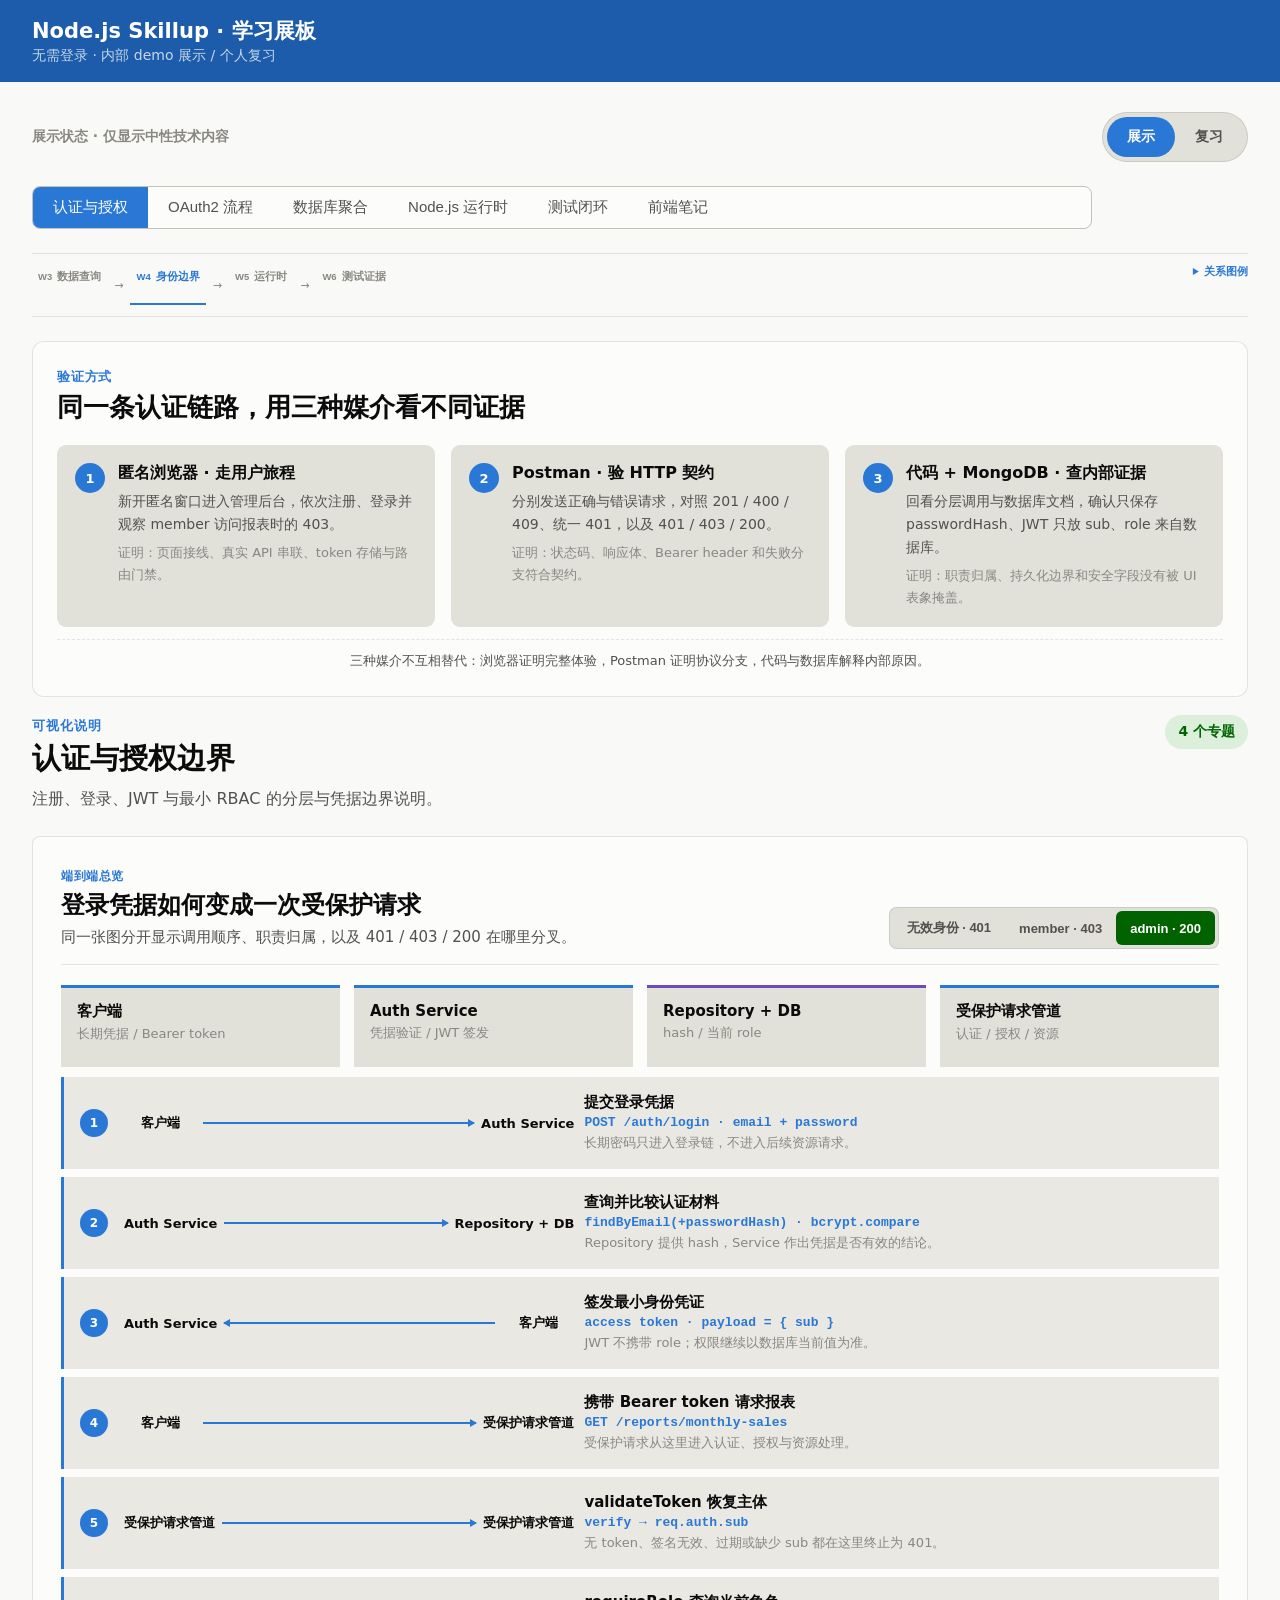
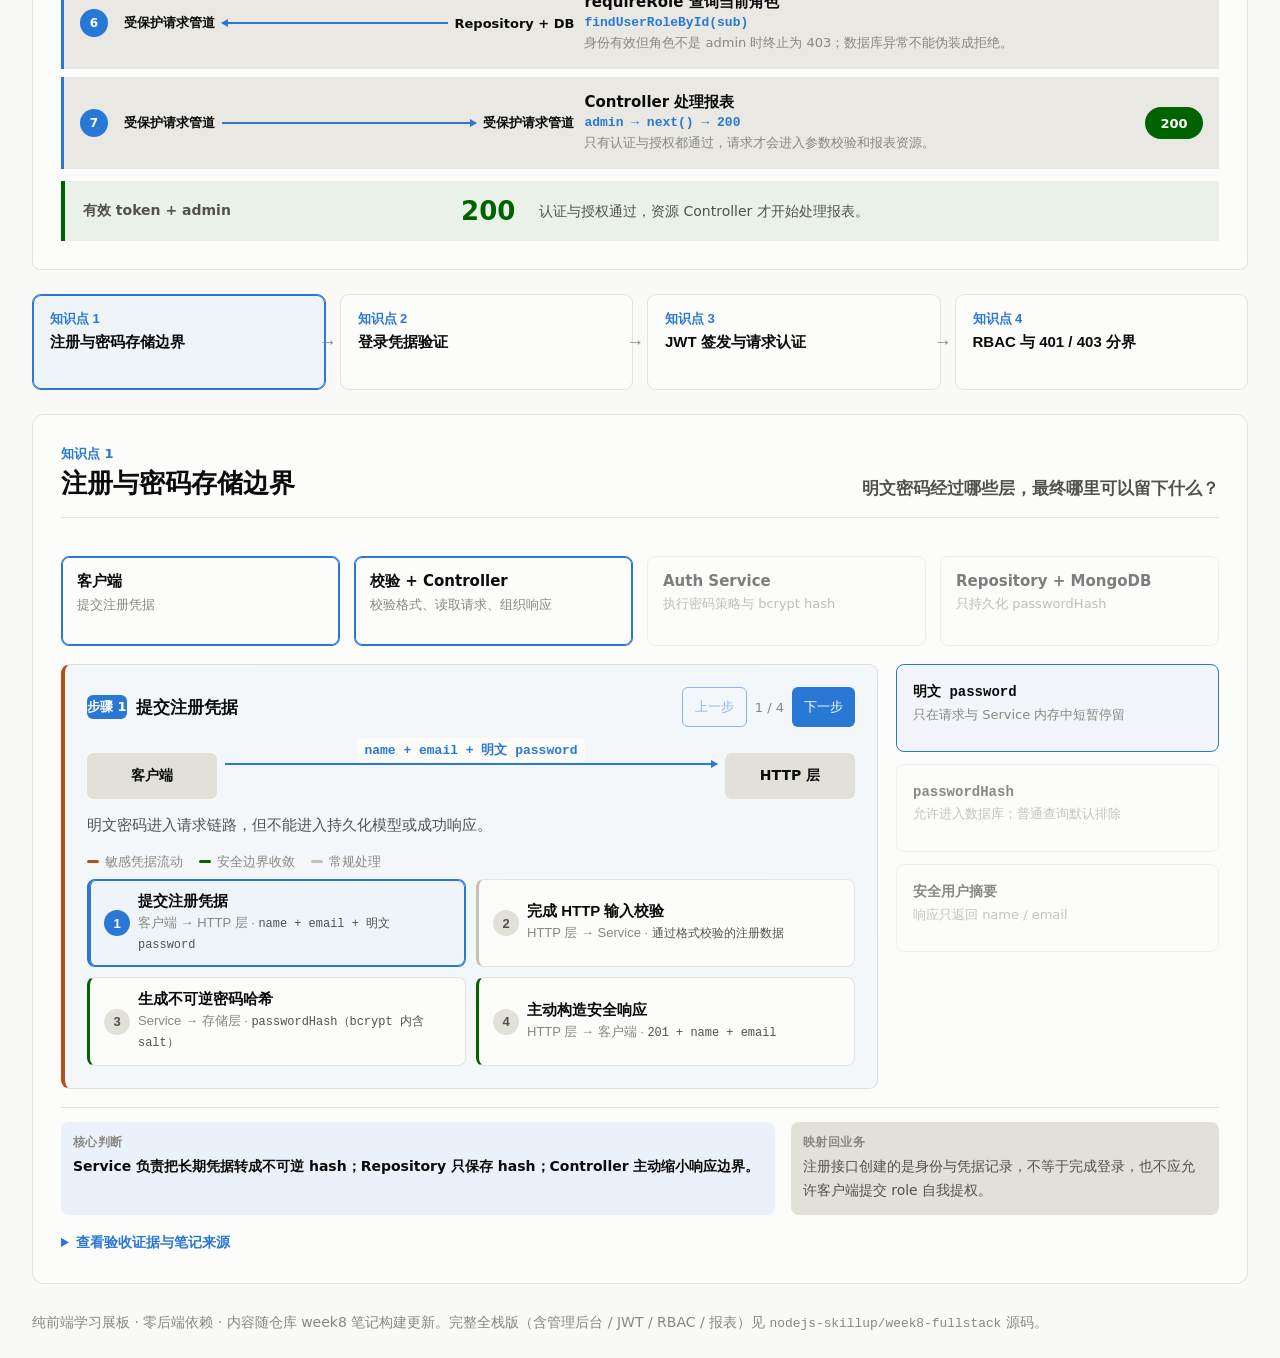
==== commit dd5ee434: "展板发布：同步第四轮审计后的构建产物 来源：nodejs-skillup main @ 8b15d3e（PR #57 已合并）。  本次产物包含的展板变更：  - 深色模式下 W3→W4→W5→W6 " ====
--- a/skillup-week8/index.html
+++ b/skillup-week8/index.html
@@ -4,8 +4,9 @@
     <meta charset="utf-8" />
     <meta name="viewport" content="width=device-width, initial-scale=1" />
     <title>Node.js Skillup · 学习展板</title>
-    <script type="module" crossorigin src="/skillup-week8/assets/index-Dl01oEsr.js"></script>
-    <link rel="stylesheet" crossorigin href="/skillup-week8/assets/index-BrgQR5sR.css">
+    <script type="module" crossorigin src="/skillup-week8/assets/index-BRAStx73.js"></script>
+    <link rel="stylesheet" crossorigin href="/skillup-week8/assets/index-7yoY5vC8.css">
+    <link rel="icon" href="data:image/svg+xml,%3Csvg%20xmlns%3D%22http%3A%2F%2Fwww.w3.org%2F2000%2Fsvg%22%20viewBox%3D%220%200%2032%2032%22%3E%3Crect%20width%3D%2232%22%20height%3D%2232%22%20rx%3D%227%22%20fill%3D%22%231c5cab%22%2F%3E%3Cpath%20d%3D%22M9%2021V11h2.6l4.8%206.4V11H19v10h-2.6l-4.8-6.4V21z%22%20fill%3D%22%23fff%22%2F%3E%3C%2Fsvg%3E" />
   </head>
   <body>
     <div id="root"></div>
--- a/skillup-week8/assets/index-7yoY5vC8.css
+++ b/skillup-week8/assets/index-7yoY5vC8.css
@@ -0,0 +1 @@
+*{box-sizing:border-box}:root{color-scheme:light;--page: #f9f9f7;--surface: #fcfcfb;--text-primary: #0b0b0b;--text-secondary: #52514e;--text-muted: #898781;--grid: #e1e0d9;--baseline: #c3c2b7;--border: rgba(11, 11, 11, .1);--series-1: #2a78d6;--series-2: #6d4bb8;--status-good: #006300;--status-good-bg: rgba(12, 163, 12, .12);--status-serious: #b4501f;--status-serious-bg: rgba(236, 131, 90, .16);--status-critical: #d03b3b;--status-critical-bg: rgba(208, 59, 59, .12);--header-bg: #1c5cab;--viz-flow: var(--series-1);--viz-resource: var(--series-2);--viz-success: var(--status-good);--viz-controlled: var(--status-serious);--viz-failure: var(--status-critical);--viz-unknown: var(--text-muted);--fs-s1: 7.5px;--fs-s2: 8px;--fs-s3: 8.5px;--fs-s4: 9px;--fs-s5: 9.5px;--fs-s6: 10px;--fs-s7: 10.5px}@media (prefers-color-scheme: dark){:root{color-scheme:dark;--page: #0d0d0d;--surface: #1a1a19;--text-primary: #ffffff;--text-secondary: #c3c2b7;--text-muted: #898781;--grid: #2c2c2a;--baseline: #383835;--border: rgba(255, 255, 255, .1);--series-1: #3987e5;--series-2: #9d7ce6;--status-good: #0ca30c;--status-serious: #ec835a;--status-critical: #e66767;--header-bg: #104281}}body{font-family:system-ui,-apple-system,Segoe UI,sans-serif;margin:0;color:var(--text-primary);background:var(--page)}.app-header{display:flex;align-items:center;justify-content:space-between;gap:12px;padding:14px 24px;background:var(--header-bg);color:#fff}.app-header h1{font-size:17px;margin:0}.app-header .sub{font-size:12px;opacity:.75}.head-right{display:flex;align-items:center;gap:10px}.app-nav{display:flex;padding:3px;border-radius:7px;background:#ffffff1f}.app-nav button{padding:6px 9px;background:transparent;font-size:11px}.app-nav button.on{background:#ffffff38;font-weight:700}.pill{font-size:12px;padding:3px 10px;border-radius:999px;background:#fff3}.pill.on{background:#ffffff47;font-weight:600}.page{max-width:880px;margin:0 auto;padding:20px 16px}footer.page{padding-top:0;font-size:12px}.auth-view{max-width:400px;margin:40px auto}.admin-auth-intro{margin-bottom:14px}.admin-auth-intro span{color:var(--series-1);font-size:11px;font-weight:700;letter-spacing:.06em;text-transform:uppercase}.admin-auth-intro h2{margin:5px 0 7px;font-size:20px}.admin-auth-intro p{margin:0;color:var(--text-secondary);font-size:12.5px;line-height:1.6}.card{display:flex;flex-direction:column;gap:12px;background:var(--surface);padding:22px;border-radius:12px;border:1px solid var(--border)}label{display:flex;flex-direction:column;gap:4px;font-size:14px;color:var(--text-secondary)}input,select{padding:8px 10px;border:1px solid var(--baseline);border-radius:6px;font-size:14px;background:var(--surface);color:var(--text-primary)}button{padding:9px 16px;border:none;border-radius:6px;background:var(--series-1);color:#fff;font-size:14px;cursor:pointer}button:disabled{opacity:.5;cursor:not-allowed}button.ghost{background:transparent;color:var(--series-1);border:1px solid var(--series-1)}button.ghost.inverse{color:#fff;border-color:#fff9}.error{color:var(--status-critical);font-size:13px;margin:0}.info{color:var(--status-good);font-size:13px;margin:0}.muted{color:var(--text-muted);font-size:13px}.dashboard{display:flex;flex-direction:column;gap:16px}.showcase,.showcase-panel{display:flex;flex-direction:column;gap:18px}.showcase-tabs{display:grid;grid-template-columns:repeat(6,auto);align-self:center}.showcase-viewbar{display:flex;justify-content:space-between;align-items:center;gap:12px;flex-wrap:wrap}.showcase-viewbar-label{color:var(--text-muted);font-size:12px;font-weight:700}.board-mode{display:inline-flex;padding:3px;border:1px solid var(--border);border-radius:999px;background:var(--grid)}.board-mode button{padding:6px 16px;border:0;border-radius:999px;background:transparent;color:var(--text-secondary);font-size:12px;font-weight:700;cursor:pointer}.board-mode button.on{background:var(--series-1);color:#fff}.showcase-review-banner{display:flex;justify-content:space-between;align-items:center;gap:14px;flex-wrap:wrap;padding:11px 15px;border:1px solid color-mix(in srgb,var(--status-serious) 45%,var(--border));border-radius:10px;background:color-mix(in srgb,var(--status-serious) 9%,var(--surface))}.showcase-review-banner strong{display:block;color:var(--status-serious);font-size:13px}.showcase-review-banner span{color:var(--text-secondary);font-size:12px}.showcase-review-banner button{flex:none;padding:7px 14px;background:var(--status-serious);font-size:12px}.showcase-context{display:flex;align-items:flex-start;justify-content:space-between;gap:18px;padding:11px 0;border-top:1px solid var(--border);border-bottom:1px solid var(--border)}.learning-sequence{display:flex;min-width:0;align-items:center;gap:7px}.learning-sequence button{display:flex;min-width:0;padding:4px 6px;align-items:baseline;gap:5px;border:0;border-radius:0;background:transparent;color:var(--text-muted);text-align:left}.learning-sequence button:hover,.learning-sequence button.on{color:var(--series-1)}.learning-sequence button.on{box-shadow:inset 0 -2px 0 var(--series-1)}.learning-sequence button span{font-size:var(--fs-s5);font-weight:800}.learning-sequence button strong{font-size:11px;white-space:nowrap}.learning-sequence>i{color:var(--text-muted);font-size:11px;font-style:normal}.global-viz-legend{flex:none;color:var(--text-secondary);font-size:var(--fs-s7)}.global-viz-legend summary{color:var(--series-1);font-weight:700;text-align:right;cursor:pointer}.global-viz-legend>div{display:flex;max-width:560px;margin-top:9px;flex-wrap:wrap;justify-content:flex-end;gap:7px 12px}.global-viz-legend>div span{display:inline-flex;align-items:center;gap:5px}.global-viz-legend>div span:before{content:"";width:13px;height:3px;border-radius:2px;background:var(--viz-flow)}.global-viz-legend span.resource:before{background:var(--viz-resource)}.global-viz-legend span.success:before{background:var(--viz-success)}.global-viz-legend span.controlled:before{background:var(--viz-controlled)}.global-viz-legend span.failure:before{background:var(--viz-failure)}.global-viz-legend span.unknown:before{height:0;border-top:2px dashed var(--viz-unknown);background:transparent}.global-viz-legend p{margin:7px 0 0;color:var(--text-muted);text-align:right}.mobile-scroll-cue{display:none}.experiment-guide{padding:18px;border:1px solid var(--border);border-radius:12px;background:var(--surface)}.experiment-guide-head{display:flex;justify-content:space-between;align-items:flex-end;gap:20px}.experiment-guide-head span{color:var(--series-1);font-size:var(--fs-s7);font-weight:700;letter-spacing:.06em;text-transform:uppercase}.experiment-guide-head h2{margin:4px 0 0;font-size:19px}.experiment-guide-head button{flex:none}.experiment-methods{display:grid;grid-template-columns:repeat(3,minmax(0,1fr));gap:9px;margin-top:15px}.experiment-methods article{display:flex;gap:10px;min-height:142px;padding:12px;border-radius:9px;background:var(--grid)}.experiment-methods b{display:grid;place-items:center;flex:none;width:24px;height:24px;border-radius:50%;background:var(--series-1);color:#fff;font-size:11px}.experiment-methods strong{font-size:12.5px}.experiment-methods p{margin:6px 0;color:var(--text-secondary);font-size:11.5px;line-height:1.5}.experiment-methods span{color:var(--text-muted);font-size:var(--fs-s7);line-height:1.45}.experiment-rule{margin:12px 0 0;padding-top:11px;border-top:1px dashed var(--border);color:var(--text-secondary);font-size:11.5px;text-align:center}.section-tabs{display:inline-flex;align-self:flex-start;border:1px solid var(--baseline);border-radius:8px;overflow:hidden;background:var(--surface)}.section-tabs button{background:transparent;color:var(--text-secondary);border:none;border-radius:0;padding:8px 16px}.section-tabs button.on{background:var(--series-1);color:#fff}.filter-row{display:flex;flex-wrap:wrap;align-items:flex-end;gap:12px}.filter-row label{font-size:12px}.notice{background:var(--surface);border:1px solid var(--border);border-left:4px solid var(--status-serious);border-radius:10px;padding:14px 18px}.notice p{color:var(--text-secondary);font-size:14px;margin:8px 0 0;line-height:1.7}.kpi-row{display:grid;grid-template-columns:repeat(auto-fit,minmax(170px,1fr));gap:12px;margin-bottom:16px}.stat-tile{background:var(--surface);border:1px solid var(--border);border-radius:12px;padding:14px 16px}.stat-label{font-size:12px;color:var(--text-secondary)}.stat-value{font-size:26px;font-weight:600;margin-top:4px}.stat-hint{font-size:12px;color:var(--text-muted);margin-top:2px}.chart-card{background:var(--surface);border:1px solid var(--border);border-radius:12px;padding:16px 18px;margin-bottom:16px}.chart-card-head{display:flex;align-items:flex-start;justify-content:space-between;gap:12px;margin-bottom:10px}.chart-card-head h3{margin:0;font-size:15px}.chart-card-head .muted{margin:2px 0 0;font-size:12px}.view-toggle{display:inline-flex;border:1px solid var(--baseline);border-radius:6px;overflow:hidden}.view-toggle button{background:transparent;color:var(--text-secondary);border:none;border-radius:0;padding:5px 12px;font-size:12px}.view-toggle button.on{background:var(--series-1);color:#fff}.chart-wrap{position:relative;width:100%}.chart-wrap svg{width:100%;height:auto;display:block}.series-fill{fill:var(--series-1)}.grid-line{stroke:var(--grid);stroke-width:1}.axis-line{stroke:var(--baseline);stroke-width:1}.tick-text{fill:var(--text-muted);font-size:11px;font-variant-numeric:tabular-nums}.value-text{fill:var(--text-secondary);font-size:11px;font-weight:600}.chart-tooltip{position:absolute;pointer-events:none;background:var(--surface);border:1px solid var(--border);box-shadow:0 2px 10px #00000026;border-radius:8px;padding:8px 10px;font-size:12px;max-width:260px;z-index:5}.tip-value{font-size:14px;font-weight:600}.tip-row{color:var(--text-secondary);margin-top:2px}.data-table{width:100%;border-collapse:collapse;font-size:13px}.data-table th,.data-table td{text-align:left;padding:7px 10px;border-bottom:1px solid var(--grid)}.data-table th{color:var(--text-muted);font-weight:500;font-size:12px}.data-table .num{text-align:right;font-variant-numeric:tabular-nums}.probe-body{font-family:ui-monospace,SFMono-Regular,Menlo,monospace;font-size:12px;color:var(--text-secondary);word-break:break-all}.probe-actions{display:flex;gap:10px;flex-wrap:wrap;margin-bottom:12px}.badge{display:inline-block;font-size:12px;font-weight:600;padding:2px 8px;border-radius:999px;white-space:nowrap}.badge-ok{color:var(--status-good);background:var(--status-good-bg)}.badge-warn{color:var(--status-serious);background:var(--status-serious-bg)}.badge-err{color:var(--status-critical);background:var(--status-critical-bg)}.oauth-flow{display:flex;flex-direction:column;gap:16px}.oauth-nav{display:flex;align-items:center;gap:10px}.oauth-count{font-size:12px;color:var(--text-muted);font-variant-numeric:tabular-nums}.oauth-lanes{display:grid;grid-template-columns:repeat(3,1fr);gap:10px;margin:4px 0 14px}.oauth-lane{border:1px solid var(--border);border-radius:8px;padding:10px 12px;text-align:center;opacity:.5;transition:opacity .18s,border-color .18s,box-shadow .18s}.oauth-lane.active{opacity:1;border-color:var(--series-1);box-shadow:inset 0 0 0 1px var(--series-1)}.oauth-lane strong{display:block;font-size:13px}.oauth-lane span{display:block;font-size:11px;color:var(--text-muted);margin-top:2px}.oauth-stage{border:1px solid var(--border);border-left:3px solid var(--baseline);border-radius:8px;padding:14px 16px;background:var(--surface)}.oauth-stage.front{border-left-color:var(--status-serious)}.oauth-stage.back{border-left-color:var(--status-good)}.oauth-stage.session{border-left-color:var(--viz-flow)}.oauth-stage-head{display:flex;align-items:center;gap:10px;flex-wrap:wrap;margin-bottom:16px}.oauth-step-no{display:inline-grid;place-items:center;width:24px;height:24px;border-radius:999px;background:var(--series-1);color:#fff;font-size:12px;font-weight:700}.oauth-stage-head strong{font-size:15px}.oauth-chan{margin-left:auto;font-size:11px;font-weight:600;padding:3px 8px;border-radius:999px}.oauth-chan.front{color:var(--status-serious);background:var(--status-serious-bg)}.oauth-chan.back{color:var(--status-good);background:var(--status-good-bg)}.oauth-chan.session{color:var(--viz-flow);background:color-mix(in srgb,var(--viz-flow) 12%,var(--surface))}.oauth-arrow{display:flex;align-items:center;gap:8px}.oauth-endpoint{flex:0 0 auto;font-size:13px;font-weight:600;padding:6px 12px;border:1px solid var(--border);border-radius:8px;background:var(--page)}.oauth-line{position:relative;flex:1 1 auto;height:2px;background:var(--baseline);display:flex;justify-content:center}.oauth-line:after{content:"";position:absolute;right:-1px;top:50%;transform:translateY(-50%);border-left:8px solid var(--baseline);border-top:5px solid transparent;border-bottom:5px solid transparent}.oauth-payload{position:relative;top:-11px;font-size:12px;color:var(--text-secondary);background:var(--surface);padding:0 8px;white-space:nowrap}.oauth-note{margin:16px 0 0;font-size:13px;color:var(--text-secondary);line-height:1.7}.oauth-recall{display:flex;min-height:260px;padding:34px 20px;flex-direction:column;align-items:center;justify-content:center;text-align:center;border:1px dashed var(--border);border-left:3px solid var(--series-1);border-radius:8px}.oauth-recall>span{color:var(--series-1);font-size:var(--fs-s7);font-weight:700;text-transform:uppercase}.oauth-recall h4{max-width:620px;margin:8px 0 6px;font-size:18px;line-height:1.45}.oauth-recall p{max-width:620px;margin:0 0 18px;color:var(--text-secondary);font-size:12px;line-height:1.6}.oauth-recall button{padding:7px 14px;font-size:12px}.oauth-legend{display:flex;flex-wrap:wrap;gap:16px;margin-top:14px;color:var(--text-muted);font-size:11px}.oauth-legend span{display:inline-flex;align-items:center;gap:6px}.oauth-legend span:before{content:"";width:12px;height:3px;border-radius:2px}.oauth-legend .front:before{background:var(--status-serious)}.oauth-legend .back:before{background:var(--status-good)}.oauth-legend .session:before{background:var(--viz-flow)}.oauth-steps{list-style:none;margin:8px 0 0;padding:0;display:flex;flex-direction:column;gap:6px}.oauth-step-item{display:grid;grid-template-columns:24px 1fr auto;align-items:center;gap:10px;width:100%;padding:8px 11px;border:1px solid var(--border);border-left:3px solid var(--baseline);border-radius:8px;background:var(--surface);color:var(--text-primary);text-align:left;cursor:pointer}.oauth-step-item.front{border-left-color:var(--status-serious)}.oauth-step-item.back{border-left-color:var(--status-good)}.oauth-step-item.session{border-left-color:var(--viz-flow)}.oauth-step-item:hover{border-color:var(--series-1)}.oauth-step-item.on{border-color:var(--series-1);box-shadow:inset 0 0 0 1px var(--series-1);background:color-mix(in srgb,var(--series-1) 6%,var(--surface))}.oauth-step-idx{display:grid;place-items:center;width:22px;height:22px;border-radius:50%;background:var(--grid);color:var(--text-secondary);font-size:11px;font-weight:700;font-variant-numeric:tabular-nums}.oauth-step-item.on .oauth-step-idx{background:var(--series-1);color:#fff}.oauth-step-item.done .oauth-step-idx{background:color-mix(in srgb,var(--status-good) 20%,var(--grid));color:var(--status-good)}.oauth-step-main{display:flex;flex-direction:column;gap:2px;min-width:0}.oauth-step-main strong{font-size:13px}.oauth-step-route{font-size:11px;color:var(--text-muted);line-height:1.5}.oauth-step-route code{color:var(--text-secondary)}.oauth-step-chan{flex:none;font-size:var(--fs-s7);font-weight:700;padding:2px 8px;border-radius:999px}.oauth-step-chan.front{color:var(--status-serious);background:var(--status-serious-bg)}.oauth-step-chan.back{color:var(--status-good);background:var(--status-good-bg)}.oauth-step-chan.session{color:var(--viz-flow);background:color-mix(in srgb,var(--viz-flow) 12%,var(--surface))}.oauth-creds{display:grid;grid-template-columns:repeat(5,1fr);gap:10px}.oauth-cred{border:1px solid var(--border);border-radius:8px;padding:10px 12px;opacity:.5;transition:opacity .18s,border-color .18s,box-shadow .18s}.oauth-cred.active{opacity:1;border-color:var(--series-1);box-shadow:inset 0 0 0 1px var(--series-1)}.oauth-cred code{font-size:12px;font-weight:700}.oauth-cred span{display:block;margin-top:4px;font-size:11px;color:var(--text-muted);line-height:1.5}.auth-master{padding:20px;border:1px solid var(--border);border-radius:8px;background:var(--surface)}.auth-master>[role=tabpanel],.w6-flow-stage>[role=tabpanel]{display:contents}.auth-master-head{display:flex;align-items:flex-end;justify-content:space-between;gap:18px;padding-bottom:15px;border-bottom:1px solid var(--border)}.auth-master-head>div:first-child>span{color:var(--viz-flow);font-size:var(--fs-s7);font-weight:700;letter-spacing:.05em;text-transform:uppercase}.auth-master-head h3{margin:4px 0 5px;font-size:18px}.auth-master-head p{margin:0;color:var(--text-secondary);font-size:12px;line-height:1.55}.auth-path-toggle{display:inline-flex;flex:none;padding:3px;border:1px solid var(--border);border-radius:8px;background:var(--grid)}.auth-path-toggle button{min-height:0;padding:6px 10px;border-radius:6px;background:transparent;color:var(--text-secondary);font-size:11px;font-weight:700;white-space:nowrap}.auth-path-toggle button.on{color:#fff}.auth-path-toggle button.unauthorized.on,.auth-path-toggle button.forbidden.on{background:var(--viz-controlled)}.auth-path-toggle button.success.on{background:var(--viz-success)}.auth-master-lanes{display:grid;grid-template-columns:repeat(4,minmax(0,1fr));gap:8px;margin:16px 0 10px}.auth-master-lanes div{min-height:64px;padding:10px 12px;border-top:3px solid var(--viz-flow);background:var(--grid)}.auth-master-lanes div:nth-child(3){border-top-color:var(--viz-resource)}.auth-master-lanes strong{display:block;font-size:12px}.auth-master-lanes span{display:block;margin-top:4px;color:var(--text-muted);font-size:var(--fs-s7);line-height:1.4}.auth-master-sequence{display:flex;flex-direction:column;gap:6px;margin:0;padding:0;list-style:none}.auth-master-sequence li{display:grid;grid-template-columns:28px minmax(260px,.9fr) minmax(0,1.1fr) 48px;align-items:center;gap:10px;min-height:72px;padding:10px 12px;border-left:3px solid var(--viz-flow);background:color-mix(in srgb,var(--grid) 70%,var(--surface));transition:opacity .18s ease,border-color .18s ease}.auth-master-sequence li.context{opacity:.34}.auth-master-sequence li>b{display:grid;place-items:center;width:24px;height:24px;border-radius:50%;background:var(--viz-flow);color:#fff;font-size:var(--fs-s6)}.auth-master-message{display:grid;grid-template-columns:minmax(72px,auto) minmax(28px,1fr) minmax(72px,auto);align-items:center;gap:7px;min-width:0}.auth-master-message span{font-size:var(--fs-s7);font-weight:700;text-align:center;overflow-wrap:anywhere}.auth-master-message i{position:relative;display:block;border-top:2px solid var(--viz-flow)}.auth-master-message i:after{content:"";position:absolute;right:-1px;top:-5px;border-top:4px solid transparent;border-bottom:4px solid transparent;border-left:7px solid var(--viz-flow)}.auth-master-message i.reverse:after{right:auto;left:-1px;border-right:7px solid var(--viz-flow);border-left:0}.auth-master-copy{min-width:0}.auth-master-copy strong,.auth-master-copy code,.auth-master-copy small{display:block}.auth-master-copy strong{font-size:12.5px}.auth-master-copy code{margin-top:3px;color:var(--viz-flow);font-size:var(--fs-s7);font-weight:700;overflow-wrap:anywhere}.auth-master-copy small{margin-top:4px;color:var(--text-muted);font-size:var(--fs-s7);line-height:1.45}.auth-master-status{display:grid;place-items:center;min-width:42px;min-height:28px;border-radius:999px;color:#fff;font-size:11px;font-style:normal;font-weight:800}.auth-master-status.status-401,.auth-master-status.status-403{background:var(--viz-controlled)}.auth-master-status.status-200{background:var(--viz-success)}.auth-master-outcome{display:grid;grid-template-columns:minmax(170px,.55fr) 64px minmax(0,1fr);align-items:center;gap:14px;margin-top:12px;padding:12px 14px;border-left:4px solid var(--viz-controlled);background:color-mix(in srgb,var(--viz-controlled) 7%,var(--surface))}.auth-master-outcome.status-200{border-left-color:var(--viz-success);background:color-mix(in srgb,var(--viz-success) 7%,var(--surface))}.auth-master-outcome span{color:var(--text-secondary);font-size:11.5px;font-weight:700}.auth-master-outcome strong{color:var(--viz-controlled);font-size:21px;font-variant-numeric:tabular-nums}.auth-master-outcome.status-200 strong{color:var(--viz-success)}.auth-master-outcome p{margin:0;color:var(--text-secondary);font-size:11.5px;line-height:1.5}.auth-master-recall{display:flex;min-height:260px;padding:34px 20px 24px;flex-direction:column;align-items:center;justify-content:center;text-align:center}.auth-master-recall>span{color:var(--viz-flow);font-size:var(--fs-s7);font-weight:700;letter-spacing:.05em;text-transform:uppercase}.auth-master-recall h4{max-width:620px;margin:8px 0 5px;font-size:18px;line-height:1.45}.auth-master-recall p{max-width:580px;margin:0 0 18px;color:var(--text-secondary);font-size:12px;line-height:1.6}.auth-master-recall button{padding:7px 14px;font-size:12px}.authk-board{display:flex;flex-direction:column;gap:18px}.authk-head{display:flex;justify-content:space-between;align-items:flex-start;gap:24px}.authk-head>div>span{color:var(--series-1);font-size:11px;font-weight:700;letter-spacing:.08em;text-transform:uppercase}.authk-head h2{margin:4px 0 6px;font-size:22px}.authk-head p{margin:0;color:var(--text-secondary);font-size:13px;line-height:1.6}.authk-head b{flex:none;padding:7px 10px;border-radius:999px;color:var(--status-good);background:var(--status-good-bg);font-size:12px}.authk-nav{display:grid;grid-template-columns:repeat(4,minmax(0,1fr));gap:8px}.authk-nav button{display:flex;flex-direction:column;align-items:flex-start;gap:4px;min-height:62px;padding:10px 12px;border:1px solid var(--border);border-radius:9px;background:var(--surface);color:var(--text-primary);text-align:left}.authk-nav button:hover{border-color:var(--series-1)}.authk-nav button.on{border-color:var(--series-1);box-shadow:inset 0 0 0 1px var(--series-1);background:color-mix(in srgb,var(--series-1) 6%,var(--surface))}.authk-nav span{color:var(--series-1);font-size:var(--fs-s7);font-weight:700}.authk-nav strong{font-size:12px;line-height:1.35}.authk-stage{padding:20px;border:1px solid var(--border);border-radius:12px;background:var(--surface)}.authk-title-row{display:flex;justify-content:space-between;align-items:flex-end;gap:24px;padding-bottom:16px;border-bottom:1px solid var(--border)}.authk-title-row span{color:var(--series-1);font-size:11px;font-weight:700}.authk-title-row h3{margin:3px 0 0;font-size:20px}.authk-title-row p{max-width:380px;margin:0;color:var(--text-secondary);font-size:14px;font-weight:600;text-align:right;line-height:1.5}.authk-actors{display:grid;grid-template-columns:repeat(4,minmax(0,1fr));gap:8px;padding:18px 0 12px}.authk-actors div{min-height:66px;padding:10px 12px;border:1px solid var(--border);border-radius:8px;opacity:.52;transition:opacity .18s,border-color .18s,box-shadow .18s}.authk-actors div.active{opacity:1;border-color:var(--series-1);box-shadow:inset 0 0 0 1px var(--series-1)}.authk-actors strong{display:block;font-size:12px}.authk-actors span{display:block;margin-top:4px;color:var(--text-muted);font-size:var(--fs-s7);line-height:1.4}.authk-player{padding:16px;border:1px solid var(--border);border-left:4px solid var(--series-1);border-radius:9px;background:color-mix(in srgb,var(--series-1) 4%,var(--surface))}.authk-player.safe{border-left-color:var(--status-good)}.authk-player.warn{border-left-color:var(--status-serious)}.authk-player-head{display:flex;justify-content:space-between;align-items:center;gap:16px}.authk-player-head>div:first-child{display:flex;align-items:center;gap:9px}.authk-player-head>div:first-child span{display:grid;place-items:center;min-width:28px;height:24px;border-radius:6px;background:var(--series-1);color:#fff;font-size:11px;font-weight:700}.authk-player-head strong{font-size:14px}.authk-controls{display:flex;align-items:center;gap:8px}.authk-controls button{padding:6px 10px;font-size:11px}.authk-controls span{color:var(--text-muted);font-size:11px;font-variant-numeric:tabular-nums}.authk-arrow{display:grid;grid-template-columns:86px 1fr 86px;align-items:center;gap:8px;margin-top:18px}.authk-arrow>span{display:grid;place-items:center;min-height:38px;padding:6px;border-radius:7px;background:var(--grid);font-size:11px;font-weight:700;text-align:center}.authk-arrow>div{position:relative;display:flex;justify-content:center;border-top:2px solid var(--series-1)}.authk-arrow>div:after{content:"";position:absolute;right:-1px;top:-5px;border-top:4px solid transparent;border-bottom:4px solid transparent;border-left:7px solid var(--series-1)}.authk-arrow code{position:relative;top:-24px;max-width:94%;padding:3px 7px;border-radius:5px;background:var(--surface);color:var(--series-1);font-size:11px;font-weight:700;text-align:center;white-space:normal}.authk-player>p{margin:14px 0 0;color:var(--text-secondary);font-size:12.5px;line-height:1.65}.authk-legend{display:flex;flex-wrap:wrap;gap:16px;margin-top:14px;color:var(--text-muted);font-size:11px}.authk-legend span{display:inline-flex;align-items:center;gap:6px}.authk-legend span:before{content:"";width:12px;height:3px;border-radius:2px;background:var(--baseline)}.authk-legend .warn:before{background:var(--status-serious)}.authk-legend .safe:before{background:var(--status-good)}.authk-steps{list-style:none;margin:8px 0 0;padding:0;display:flex;flex-direction:column;gap:6px}.authk-step-item{display:grid;grid-template-columns:24px 1fr;align-items:center;gap:10px;width:100%;padding:8px 11px;border:1px solid var(--border);border-left:3px solid var(--baseline);border-radius:8px;background:var(--surface);color:var(--text-primary);text-align:left;cursor:pointer}.authk-step-item.warn{border-left-color:var(--status-serious)}.authk-step-item.safe{border-left-color:var(--status-good)}.authk-step-item:hover{border-color:var(--series-1)}.authk-step-item.on{border-color:var(--series-1);box-shadow:inset 0 0 0 1px var(--series-1);background:color-mix(in srgb,var(--series-1) 6%,var(--surface))}.authk-step-idx{display:grid;place-items:center;width:22px;height:22px;border-radius:50%;background:var(--grid);color:var(--text-secondary);font-size:11px;font-weight:700;font-variant-numeric:tabular-nums}.authk-step-item.on .authk-step-idx{background:var(--series-1);color:#fff}.authk-step-item.done .authk-step-idx{background:color-mix(in srgb,var(--status-good) 20%,var(--grid));color:var(--status-good)}.authk-step-main{display:flex;flex-direction:column;gap:2px;min-width:0}.authk-step-main strong{font-size:13px}.authk-step-route{font-size:11px;color:var(--text-muted);line-height:1.5}.authk-step-route code{color:var(--text-secondary)}.authk-artifacts{display:grid;grid-template-columns:repeat(auto-fit,minmax(150px,1fr));gap:8px;margin-top:12px}.authk-artifacts div{padding:10px 11px;border:1px solid var(--border);border-radius:8px;opacity:.48}.authk-artifacts div.active{opacity:1;border-color:var(--series-1);background:color-mix(in srgb,var(--series-1) 5%,var(--surface))}.authk-artifacts code{font-size:11px;font-weight:700}.authk-artifacts span{display:block;margin-top:4px;color:var(--text-muted);font-size:var(--fs-s7);line-height:1.45}.authk-outcomes{display:grid;grid-template-columns:repeat(3,minmax(0,1fr));gap:8px;margin-top:12px}.authk-outcomes div{padding:10px 12px;border-radius:8px;background:var(--grid)}.authk-outcomes div.good{border-left:3px solid var(--status-good)}.authk-outcomes div.warn{border-left:3px solid var(--status-serious)}.authk-outcomes div.bad{border-left:3px solid var(--viz-controlled)}.authk-outcomes span{display:block;color:var(--text-muted);font-size:var(--fs-s7)}.authk-outcomes strong{display:block;margin:3px 0;font-size:17px}.authk-outcomes .good strong{color:var(--status-good)}.authk-outcomes .warn strong{color:var(--status-serious)}.authk-outcomes .bad strong{color:var(--viz-controlled)}.authk-outcomes p{margin:0;color:var(--text-secondary);font-size:11px;line-height:1.4}.authk-conclusion{display:grid;grid-template-columns:minmax(0,1.25fr) minmax(240px,.75fr);gap:10px;margin-top:14px;padding-top:14px;border-top:1px solid var(--border)}.authk-conclusion>div{padding:12px;border-radius:8px}.authk-conclusion>div:first-child{background:color-mix(in srgb,var(--series-1) 8%,var(--surface))}.authk-conclusion>div:nth-child(2){background:var(--grid)}.authk-conclusion div>span{display:block;margin-bottom:4px;color:var(--text-muted);font-size:var(--fs-s6);font-weight:700;letter-spacing:.04em;text-transform:uppercase}.authk-conclusion strong{font-size:12.5px;line-height:1.55}.authk-conclusion p{margin:0;color:var(--text-secondary);font-size:11.5px;line-height:1.55}.authk-conclusion details{grid-column:1 / -1;color:var(--text-secondary);font-size:12px}.authk-conclusion summary{width:fit-content;color:var(--series-1);cursor:pointer;font-weight:600}.authk-conclusion ul{margin:8px 0;padding-left:18px;line-height:1.65}.authk-conclusion small{color:var(--text-muted)}.w5-board{display:flex;flex-direction:column;gap:18px}.w5-board-head{display:flex;justify-content:space-between;align-items:flex-start;gap:24px}.w5-board-head h2{margin:4px 0 6px;font-size:22px}.w5-board-head p{margin:0;color:var(--text-secondary);font-size:13px;line-height:1.6}.w5-kicker{color:var(--series-1);font-size:11px;font-weight:700;letter-spacing:.08em;text-transform:uppercase}.w5-verified{flex:none;padding:7px 10px;border-radius:999px;color:var(--status-good);background:var(--status-good-bg);font-size:12px;font-weight:700}.w5-nav-groups{display:grid;grid-template-columns:repeat(3,minmax(0,1fr));align-items:start;gap:12px}.w5-nav-group{padding:12px;border:1px solid var(--border);border-radius:10px;background:color-mix(in srgb,var(--grid) 55%,var(--surface))}.w5-nav-group-title{display:block;margin-bottom:8px;color:var(--text-muted);font-size:var(--fs-s7);font-weight:700;letter-spacing:.05em;text-transform:uppercase}.w5-knowledge-nav{display:grid;grid-template-columns:repeat(2,minmax(0,1fr));gap:10px}.w5-nav-group .w5-knowledge-nav{grid-template-columns:1fr;gap:7px}.w5-knowledge-nav button{display:flex;align-items:center;gap:12px;padding:12px 14px;border:1px solid var(--border);border-radius:9px;background:var(--surface);color:var(--text-primary);text-align:left;cursor:pointer}.w5-knowledge-nav button:hover{border-color:var(--series-1)}.w5-knowledge-nav button.on{border-color:var(--series-1);box-shadow:inset 0 0 0 1px var(--series-1);background:color-mix(in srgb,var(--series-1) 6%,var(--surface))}.w5-knowledge-nav span{color:var(--series-1);font-size:11px;font-weight:700;white-space:nowrap}.w5-knowledge-nav strong{font-size:13px}.w5-knowledge-nav em{margin-left:auto;color:var(--text-muted);font-size:var(--fs-s5);font-style:normal;white-space:nowrap}.w5-stage{padding:20px;border:1px solid var(--border);border-radius:12px;background:var(--surface)}.w5-stage-title{display:flex;justify-content:space-between;align-items:flex-end;gap:24px;padding-bottom:16px;border-bottom:1px solid var(--border)}.w5-stage-title span{color:var(--series-1);font-size:11px;font-weight:700}.w5-stage-title h3{margin:3px 0 0;font-size:20px}.w5-stage-title p{max-width:360px;margin:0;color:var(--text-secondary);font-size:14px;font-weight:600;text-align:right;line-height:1.5}.w5-recall-gate{display:flex;min-height:280px;padding:42px 20px;flex-direction:column;align-items:center;justify-content:center;text-align:center}.w5-recall-gate>span{color:var(--series-1);font-size:var(--fs-s7);font-weight:700;letter-spacing:.06em;text-transform:uppercase}.w5-recall-gate h4{margin:8px 0 4px;font-size:19px}.w5-recall-gate p{max-width:520px;margin:0;color:var(--text-secondary);font-size:14px;line-height:1.6}.w5-recall-gate small{margin:10px 0 18px;color:var(--text-muted);font-size:11.5px}.w5-recall-gate button{padding:8px 14px}.w5-runtime-map{margin:20px 0 2px;padding:16px;border:1px solid var(--border);border-radius:8px;background:color-mix(in srgb,var(--grid) 36%,var(--surface))}.w5-runtime-map-head{display:flex;align-items:flex-start;justify-content:space-between;gap:20px;margin-bottom:13px}.w5-runtime-map-head span{color:var(--series-1);font-size:var(--fs-s6);font-weight:700;text-transform:uppercase}.w5-runtime-map-head h4{margin:3px 0 0;font-size:15px}.w5-runtime-map-head p{max-width:420px;margin:0;color:var(--text-secondary);font-size:11.5px;line-height:1.55;text-align:right}.w5-runtime-owners{display:grid;grid-template-columns:repeat(4,minmax(0,1fr));gap:8px}.w5-runtime-owners article{min-height:108px;padding:12px;border:1px solid var(--border);border-top:3px solid var(--baseline);border-radius:7px;background:var(--surface);transition:opacity .18s ease,border-color .18s ease,background .18s ease}.w5-runtime-owners article.main{border-top-color:var(--viz-flow)}.w5-runtime-owners article.pool,.w5-runtime-owners article.kernel{border-top-color:var(--viz-resource)}.w5-runtime-owners article.resource{border-top-color:var(--viz-controlled)}.w5-runtime-owners article.muted{opacity:.42}.w5-runtime-owners article.active{background:color-mix(in srgb,var(--series-1) 5%,var(--surface))}.w5-runtime-owners article>span{display:block;color:var(--text-muted);font-size:var(--fs-s5);font-weight:700;line-height:1.35}.w5-runtime-owners article>strong{display:block;margin:5px 0;font-size:12.5px;line-height:1.35}.w5-runtime-owners article>p{margin:0;color:var(--text-secondary);font-size:var(--fs-s7);line-height:1.45}.w5-runtime-route{display:grid;grid-template-columns:auto minmax(0,1fr);gap:7px 14px;margin-top:12px;padding-top:12px;border-top:1px solid var(--border)}.w5-runtime-route>span{color:var(--text-muted);font-size:var(--fs-s5);font-weight:700;text-transform:uppercase}.w5-runtime-route>div{min-width:0}.w5-runtime-route ol{display:flex;min-width:0;margin:0;padding:0;gap:18px;list-style:none}.w5-runtime-route li{position:relative;color:var(--series-1);font-size:11px;font-weight:700}.w5-runtime-route li:not(:last-child):after{content:"→";position:absolute;right:-13px;color:var(--text-muted)}.w5-runtime-route strong{display:block;margin-top:5px;color:var(--text-secondary);font-size:11.5px;line-height:1.45}.w5-event-loop{padding:20px 0}.w5-phase-map{margin-bottom:22px;padding-bottom:20px;border-bottom:1px solid var(--border)}.w5-phase-map-head{display:flex;align-items:flex-start;justify-content:space-between;gap:20px;margin-bottom:12px}.w5-phase-map-head span,.w5-subsection-head span{color:var(--series-1);font-size:var(--fs-s6);font-weight:700;text-transform:uppercase}.w5-phase-map-head h4,.w5-subsection-head h4{margin:3px 0 0;font-size:15px}.w5-phase-map-head p{max-width:360px;margin:0;color:var(--text-muted);font-size:11px;line-height:1.55;text-align:right}.w5-phase-map ol{display:grid;grid-template-columns:repeat(3,minmax(0,1fr));gap:8px;margin:0;padding:0;list-style:none}.w5-phase-map li{display:grid;grid-template-columns:24px 1fr;gap:7px 9px;min-height:112px;padding:11px;border-top:3px solid var(--series-1);background:var(--grid)}.w5-phase-map li.internal{border-top-color:var(--baseline)}.w5-phase-map li>b{display:grid;place-items:center;width:22px;height:22px;border-radius:50%;background:var(--series-1);color:#fff;font-size:var(--fs-s6)}.w5-phase-map li.internal>b{background:var(--baseline)}.w5-phase-map li div{display:flex;min-width:0;flex-direction:column;gap:2px}.w5-phase-map li strong{font-size:12px;overflow-wrap:anywhere}.w5-phase-map li span{color:var(--text-muted);font-size:var(--fs-s5);line-height:1.35}.w5-phase-map li p{grid-column:1 / -1;margin:0;color:var(--text-secondary);font-size:11px;line-height:1.5}.w5-phase-checkpoint{margin:10px 0 0;padding:9px 11px;border-left:3px solid var(--series-2);background:color-mix(in srgb,var(--series-2) 7%,var(--surface));color:var(--text-secondary);font-size:11.5px;line-height:1.55}.w5-phase-checkpoint b{margin-right:8px;color:var(--series-2)}.w5-reasoning h4,.w5-observations h4{margin:0 0 10px;color:var(--text-muted);font-size:11px;letter-spacing:.05em;text-transform:uppercase}.w5-reasoning-path{display:grid;grid-template-columns:repeat(4,minmax(0,1fr));gap:8px}.w5-reasoning-step{position:relative;display:flex;align-items:center;gap:8px;min-height:48px;padding:9px 10px;border-radius:8px;background:var(--grid)}.w5-reasoning-step:not(:last-child):after{content:"→";position:absolute;right:-9px;z-index:1;color:var(--text-muted)}.w5-reasoning-step span{display:grid;place-items:center;flex:none;width:22px;height:22px;border-radius:50%;background:var(--series-1);color:#fff;font-size:11px;font-weight:700}.w5-reasoning-step strong{font-size:12px;line-height:1.35}.w5-loop-layout{display:grid;grid-template-columns:minmax(0,1.45fr) minmax(240px,.75fr);gap:16px;margin-top:18px}.w5-lanes{display:flex;flex-direction:column;gap:8px}.w5-lane{display:grid;grid-template-columns:140px 1fr;align-items:center;min-height:58px;border-left:4px solid var(--baseline);border-radius:7px;padding:9px 12px;background:var(--grid)}.w5-lane.stack{border-left-color:var(--series-1)}.w5-lane.tick{border-left-color:var(--status-serious)}.w5-lane.microtask{border-left-color:var(--series-2)}.w5-lane.phase{border-left-color:var(--status-good)}.w5-lane div{display:flex;flex-direction:column;gap:3px}.w5-lane strong{font-size:13px}.w5-lane span{color:var(--text-muted);font-size:var(--fs-s7)}.w5-lane p{margin:0;color:var(--text-secondary);font-size:12px;line-height:1.5}.w5-observations{padding:14px;border:1px solid var(--border);border-radius:9px}.w5-observation+.w5-observation{margin-top:12px;padding-top:12px;border-top:1px solid var(--border)}.w5-observation span{color:var(--text-muted);font-size:11px}.w5-observation strong{display:block;margin:4px 0;color:var(--series-1);font-size:16px}.w5-observation-phase{display:inline-block;margin:6px 0 2px;padding:2px 8px;border-radius:999px;background:color-mix(in srgb,var(--series-1) 12%,var(--surface));color:var(--series-1);font-size:var(--fs-s7);font-style:normal;font-weight:700}.w5-observation p{margin:4px 0 0;color:var(--text-secondary);font-size:11.5px;line-height:1.5}.w5-loop-rule{display:flex;flex-wrap:wrap;align-items:baseline;gap:8px;margin:14px 0 0;padding:11px 13px;border:1px solid var(--border);border-left:3px solid var(--series-1);border-radius:8px;background:color-mix(in srgb,var(--series-1) 6%,var(--surface));color:var(--text-secondary);font-size:12px;line-height:1.6}.w5-loop-badge{flex:none;padding:2px 9px;border-radius:999px;background:var(--series-1);color:#fff;font-size:11px;font-weight:700}.w5-cpu-visual{padding:28px 0 24px}.w5-axis{display:flex;justify-content:space-between;margin:0 0 8px 132px;color:var(--text-muted);font-size:var(--fs-s6);font-variant-numeric:tabular-nums}.w5-timeline-card{display:grid;grid-template-columns:120px 1fr;gap:12px;align-items:center;padding:16px 0}.w5-timeline-card+.w5-timeline-card{border-top:1px solid var(--border)}.w5-timeline-summary{display:flex;flex-direction:column;gap:4px}.w5-timeline-summary strong{font-size:13px}.w5-timeline-summary span{color:var(--text-muted);font-size:var(--fs-s7);font-variant-numeric:tabular-nums}.w5-timeline-summary b{margin-top:2px;font-size:12px}.w5-timeline-card.good .w5-timeline-summary b{color:var(--status-good)}.w5-timeline-card.warn .w5-timeline-summary b{color:var(--status-serious)}.w5-timeline{position:relative;height:52px;border-radius:8px;background:var(--grid);overflow:visible}.w5-cpu-span{position:absolute;inset:12px auto 12px 0;border-radius:5px;background:color-mix(in srgb,var(--series-1) 76%,transparent)}.w5-timeline-card.warn .w5-cpu-span{background:color-mix(in srgb,var(--status-serious) 70%,transparent)}.w5-cpu-span i{position:absolute;left:8px;top:50%;color:#fff;font-size:var(--fs-s6);font-style:normal;font-weight:700;white-space:nowrap;transform:translateY(-50%)}.w5-timer-marker,.w5-callback-marker{position:absolute;top:5px;bottom:5px;width:2px;transform:translate(-1px)}.w5-timer-marker{border-left:2px dashed var(--text-muted)}.w5-callback-marker{background:var(--status-good)}.w5-timeline-card.warn .w5-callback-marker{background:var(--status-serious)}.w5-timer-marker i,.w5-callback-marker i{position:absolute;left:5px;color:var(--text-muted);font-size:var(--fs-s5);font-style:normal;white-space:nowrap}.w5-timer-marker i{top:-13px}.w5-callback-marker i{bottom:-13px;color:inherit}.w5-conclusion{display:grid;grid-template-columns:minmax(0,1.35fr) minmax(240px,.65fr);gap:12px;padding-top:16px;border-top:1px solid var(--border)}.w5-judgment,.w5-business-map{padding:14px;border-radius:9px}.w5-judgment{background:color-mix(in srgb,var(--series-1) 9%,var(--surface))}.w5-business-map{background:var(--grid)}.w5-judgment span,.w5-business-map span{display:block;margin-bottom:5px;color:var(--text-muted);font-size:var(--fs-s7);font-weight:700;letter-spacing:.04em;text-transform:uppercase}.w5-judgment strong{font-size:13px;line-height:1.55}.w5-business-map p{margin:0;color:var(--text-secondary);font-size:12px;line-height:1.55}.w5-evidence{grid-column:1 / -1;color:var(--text-secondary);font-size:12px}.w5-evidence summary{width:fit-content;color:var(--series-1);cursor:pointer;font-weight:600}.w5-evidence ul{margin:9px 0 0;padding-left:18px;line-height:1.7}.w5-evidence small{display:block;margin-top:8px;color:var(--text-muted)}.w5-evidence p{margin:8px 0 0;padding:8px 10px;border-left:3px solid var(--status-serious);background:color-mix(in srgb,var(--status-serious) 5%,var(--surface));line-height:1.55}.w5-review-status{grid-column:1 / -1;margin:0;padding:10px 12px;border:1px solid color-mix(in srgb,var(--status-serious) 35%,var(--border));border-radius:8px;background:color-mix(in srgb,var(--status-serious) 7%,var(--surface));color:var(--text-secondary);font-size:12px;line-height:1.55}.w5-review-status b{display:block;margin-bottom:3px;color:var(--status-serious);font-size:var(--fs-s6);text-transform:uppercase}.w5-stage-body{animation:w5-fade-up .34s ease both}.w5-reasoning-step,.w5-lane{animation:w5-fade-up .36s ease both}@keyframes w5-fade-up{0%{opacity:0;transform:translateY(8px)}to{opacity:1;transform:none}}.w5-replay{flex:none;padding:6px 12px;border:1px solid var(--series-1);border-radius:999px;background:transparent;color:var(--series-1);font-size:12px;font-weight:700;cursor:pointer}.w5-replay:hover{background:color-mix(in srgb,var(--series-1) 10%,transparent)}.w5-visual-controls{display:flex;align-items:center;gap:12px;margin-bottom:8px}.w5-visual-controls .w5-axis{flex:1;margin:0 0 0 132px}.w5-cpu-span{animation:w5-cpu-grow 1.2s linear both}@keyframes w5-cpu-grow{0%{clip-path:inset(0 100% 0 0)}to{clip-path:inset(0 0 0 0)}}.w5-callback-marker{animation:w5-cb-pop .26s ease-out both}@keyframes w5-cb-pop{0%{opacity:0;transform:translate(-1px) scaleY(.2)}to{opacity:1;transform:translate(-1px) scaleY(1)}}.w5-tp-visual{padding:8px 0 4px}.w5-subsection-head{margin-bottom:10px}.w5-subsection-head.experiment{margin-top:24px;padding-top:20px;border-top:1px solid var(--border)}.w5-ownership{margin-top:18px}.w5-ownership-grid{border-top:1px solid var(--border)}.w5-ownership-row{display:grid;grid-template-columns:minmax(150px,1fr) minmax(170px,1.2fr) minmax(140px,.9fr);align-items:center;gap:10px;padding:10px 8px;border-bottom:1px solid var(--border);border-left:3px solid var(--baseline)}.w5-ownership-row.main{border-left-color:var(--status-serious)}.w5-ownership-row.pool{border-left-color:var(--series-1)}.w5-ownership-row.io{border-left-color:var(--status-good)}.w5-ownership-row strong{font-size:11.5px}.w5-ownership-row span{color:var(--text-secondary);font-size:11px;line-height:1.45}.w5-ownership-row em{color:var(--text-muted);font-size:var(--fs-s7);font-style:normal;line-height:1.45}.w5-io-path{margin-top:22px}.w5-io-path ol{display:grid;grid-template-columns:repeat(4,minmax(0,1fr));gap:8px;margin:0;padding:0;list-style:none}.w5-io-path li{position:relative;display:flex;min-height:100px;padding:10px;flex-direction:column;gap:5px;background:var(--grid)}.w5-io-path li:not(:last-child):after{content:"→";position:absolute;right:-9px;top:42px;z-index:1;color:var(--series-1)}.w5-io-path li b{display:grid;place-items:center;width:20px;height:20px;border-radius:50%;background:var(--series-1);color:#fff;font-size:var(--fs-s4)}.w5-io-path li strong{font-size:12px}.w5-io-path li span{color:var(--text-secondary);font-size:var(--fs-s7);line-height:1.45}.w5-io-path>p{margin:9px 0 0;color:var(--text-muted);font-size:11px}.w5-runtime-stop{margin:12px 0 0;padding:10px 12px;border-left:3px solid var(--baseline);background:var(--grid);color:var(--text-muted);font-size:11px;line-height:1.55}.w5-runtime-stop b{margin-right:8px;color:var(--text-primary)}.w5-tp-controls{display:flex;align-items:center;justify-content:space-between;gap:12px;margin-bottom:12px}.w5-tp-toggle{display:inline-flex;padding:3px;border:1px solid var(--border);border-radius:999px;background:var(--grid)}.w5-tp-toggle button{padding:6px 14px;border:0;border-radius:999px;background:transparent;color:var(--text-secondary);font-size:12px;font-weight:700;font-variant-numeric:tabular-nums;cursor:pointer}.w5-tp-toggle button.on{background:var(--series-1);color:#fff}.w5-tp-meta{display:flex;flex-wrap:wrap;align-items:center;gap:16px;margin-bottom:12px;color:var(--text-muted);font-size:11px}.w5-tp-meta strong{color:var(--text-primary);font-size:14px;font-variant-numeric:tabular-nums}.w5-tp-legend{display:inline-flex;align-items:center;gap:6px;margin-left:auto}.w5-tp-legend i{width:10px;height:10px;border-radius:3px;margin-left:8px}.w5-tp-legend i.b1{background:var(--series-1)}.w5-tp-legend i.b2{background:var(--status-serious)}.w5-tp-track{display:flex;flex-direction:column;gap:6px}.w5-tp-axis{display:flex;justify-content:space-between;margin:0 44px 4px 72px;color:var(--text-muted);font-size:var(--fs-s6);font-variant-numeric:tabular-nums}.w5-tp-row{display:grid;grid-template-columns:62px 1fr 46px;align-items:center;gap:10px}.w5-tp-rowlabel{color:var(--text-secondary);font-size:11px;font-weight:600}.w5-tp-lane{position:relative;height:18px;border-radius:5px;background:var(--grid);overflow:hidden}.w5-tp-bar{display:block;height:100%;border-radius:5px;transition-property:width;transition-timing-function:linear}.w5-tp-row.batch-1 .w5-tp-bar{background:color-mix(in srgb,var(--series-1) 80%,transparent)}.w5-tp-row.batch-2 .w5-tp-bar{background:color-mix(in srgb,var(--status-serious) 78%,transparent)}.w5-tp-elapsed{color:var(--text-muted);font-size:11px;font-variant-numeric:tabular-nums;text-align:right;opacity:.45;transition:opacity .2s ease,color .2s ease}.w5-tp-row.done .w5-tp-elapsed{opacity:1;color:var(--text-primary);font-weight:700}.w5-tp-row.done .w5-tp-bar{box-shadow:inset 0 0 0 1.5px color-mix(in srgb,var(--text-primary) 22%,transparent)}.w5-tp-summary{margin:14px 0 12px;padding:10px 12px;border-radius:8px;background:color-mix(in srgb,var(--series-1) 8%,var(--surface));color:var(--text-primary);font-size:12.5px;font-weight:600;line-height:1.55}.w5-tp-notes{display:grid;grid-template-columns:1fr 1fr;gap:10px}.w5-tp-notes>div{padding:11px 12px;border:1px solid var(--border);border-radius:8px}.w5-tp-notes b{display:block;margin-bottom:4px;font-size:var(--fs-s7);font-weight:700;letter-spacing:.04em;text-transform:uppercase}.w5-tp-notes .infer b{color:var(--series-1)}.w5-tp-notes .unmeasured b{color:var(--text-muted)}.w5-tp-notes span{color:var(--text-secondary);font-size:11.5px;line-height:1.55}.w5-tp-notes .unmeasured{border-style:dashed}.w5-tp-schematic{display:flex;flex-wrap:wrap;align-items:stretch;gap:12px;margin-bottom:8px}.w5-tp-pool,.w5-tp-queue{flex:1 1 200px;padding:10px 12px;border:1px solid var(--border);border-radius:8px;background:var(--grid)}.w5-tp-queue{border-style:dashed}.w5-tp-schematic-label{display:block;margin-bottom:8px;color:var(--text-muted);font-size:var(--fs-s7);font-weight:700;letter-spacing:.03em}.w5-tp-slots{display:flex;flex-wrap:wrap;gap:6px;min-height:20px;align-items:center}.w5-tp-slots i{width:20px;height:20px;border-radius:5px}.w5-tp-slots i.empty{border:1px dashed var(--baseline)}.w5-tp-slots i.filled.b1{background:var(--series-1)}.w5-tp-slots i.filled.b2{background:var(--status-serious)}.w5-tp-queue-empty{color:var(--text-muted);font-size:12px}.w5-tp-schematic-arrow{align-self:center;color:var(--text-muted);font-size:11px;white-space:nowrap}.w5-tp-schematic-cap{margin:0 0 14px;color:var(--text-secondary);font-size:11.5px;line-height:1.55}.w5-tick{margin-top:12px;padding:12px 13px;border:1px solid var(--border);border-radius:8px;background:var(--surface)}.w5-tick-head{display:flex;align-items:center;justify-content:space-between;gap:12px;margin-bottom:10px}.w5-tick-title{color:var(--text-muted);font-size:11px;font-weight:700;letter-spacing:.03em;text-transform:uppercase}.w5-tick-ctrl{display:flex;align-items:center;gap:8px}.w5-tick-ctrl button{display:grid;place-items:center;width:26px;height:26px;padding:0;border:1px solid var(--border);border-radius:7px;background:var(--surface);color:var(--series-1);font-size:16px;line-height:1;cursor:pointer}.w5-tick-ctrl button:hover{border-color:var(--series-1)}.w5-tick-ctrl span{color:var(--text-muted);font-size:12px;font-variant-numeric:tabular-nums}.w5-tick-row{list-style:none;margin:0 0 10px;padding:0;display:grid;grid-template-columns:repeat(4,minmax(0,1fr));gap:8px}.w5-tick-chip{position:relative;display:flex;align-items:center;gap:8px;padding:9px 10px;border:1px solid var(--border);border-radius:8px;background:var(--grid);cursor:pointer}.w5-tick-chip:not(:last-child):after{content:"→";position:absolute;right:-8px;z-index:1;color:var(--text-muted)}.w5-tick-chip b{display:grid;place-items:center;flex:none;width:20px;height:20px;border-radius:50%;background:var(--baseline);color:#fff;font-size:11px}.w5-tick-chip span{font-size:12px;line-height:1.3}.w5-tick-chip.on{border-color:var(--series-1);box-shadow:inset 0 0 0 1px var(--series-1);background:color-mix(in srgb,var(--series-1) 8%,var(--surface))}.w5-tick-chip.on b{background:var(--series-1)}.w5-tick-chip.loop.on b{background:var(--status-good)}.w5-tick-note{margin:0;padding:9px 11px;border-left:3px solid var(--series-1);border-radius:0 7px 7px 0;background:color-mix(in srgb,var(--series-1) 6%,var(--surface));color:var(--text-secondary);font-size:12px;line-height:1.6}.w5-judgment-table{margin-top:24px;padding-top:20px;border-top:1px solid var(--border)}.w5-jt-head h3{margin:4px 0 5px;font-size:18px}.w5-jt-head p{margin:0 0 16px;max-width:640px;color:var(--text-secondary);font-size:13px;line-height:1.6}.w5-jt-grid{display:grid;grid-template-columns:repeat(3,minmax(0,1fr));gap:12px}.w5-jt-card{display:flex;flex-direction:column;gap:11px;padding:14px;border:1px solid var(--border);border-top:3px solid var(--baseline);border-radius:10px;background:var(--grid)}.w5-jt-card.threadpool{border-top-color:var(--series-1)}.w5-jt-card.mainthread{border-top-color:var(--status-serious)}.w5-jt-card.io{border-top-color:var(--status-good)}.w5-jt-card h4{margin:0;font-size:14px}.w5-jt-row span{display:block;margin-bottom:4px;color:var(--text-muted);font-size:var(--fs-s6);font-weight:700;letter-spacing:.04em;text-transform:uppercase}.w5-jt-row p{margin:0;color:var(--text-secondary);font-size:12px;line-height:1.55}.w5-jt-row.cannot p{color:var(--text-muted);font-style:italic}.w5-jt-card h4{display:flex;align-items:center;gap:8px;flex-wrap:wrap}.w5-stream-model,.w5-backpressure,.w5-pipeline{padding:20px 0}.w5-stream-compare{display:grid;grid-template-columns:1fr 1fr;gap:12px}.w5-stream-side{padding:14px;border:1px solid var(--border);border-top:3px solid var(--baseline);border-radius:8px;background:var(--grid)}.w5-stream-side.whole{border-top-color:var(--status-serious)}.w5-stream-side.stream{border-top-color:var(--status-good)}.w5-stream-side>span{color:var(--text-muted);font-size:var(--fs-s7);font-weight:700;letter-spacing:.05em;text-transform:uppercase}.w5-stream-side ol{display:flex;margin:14px 0;padding:0;list-style:none;flex-direction:column;gap:7px}.w5-stream-side li{display:flex;align-items:center;gap:9px;min-height:34px}.w5-stream-side li b{display:grid;place-items:center;flex:none;width:22px;height:22px;border-radius:50%;background:var(--surface);color:var(--series-1);font-size:var(--fs-s6)}.w5-stream-side li strong{font-size:12px}.w5-stream-side p{margin:0;color:var(--text-secondary);font-size:12px;line-height:1.6}.w5-stream-signals{display:flex;margin-top:12px;padding:11px 12px;align-items:center;gap:8px;flex-wrap:wrap;border-left:3px solid var(--series-1);background:color-mix(in srgb,var(--series-1) 6%,var(--surface))}.w5-stream-signals span{margin-right:4px;color:var(--text-muted);font-size:var(--fs-s7);font-weight:700}.w5-stream-signals code{padding:2px 7px;border-radius:5px;background:var(--grid);color:var(--text-secondary)}.w5-bp-config,.w5-bp-metrics{display:grid;grid-template-columns:repeat(4,minmax(0,1fr));gap:8px}.w5-bp-config div,.w5-bp-metrics div{padding:10px 12px;border:1px solid var(--border);border-radius:8px;background:var(--grid)}.w5-bp-config span,.w5-bp-metrics span{display:block;color:var(--text-muted);font-size:var(--fs-s6);font-weight:700}.w5-bp-config strong,.w5-bp-metrics strong{display:block;margin-top:4px;color:var(--series-1);font-size:14px;font-variant-numeric:tabular-nums}.w5-bp-config{margin-bottom:16px}.w5-bp-metrics small{display:block;margin-top:3px;color:var(--text-muted);font-size:var(--fs-s5);line-height:1.4}.w5-bp-metrics{margin:16px 0 0}.w5-bp-final{margin:12px 0 0;padding:11px 13px;border-left:3px solid var(--status-good);background:color-mix(in srgb,var(--status-good) 6%,var(--surface));color:var(--text-secondary);font-size:12px;line-height:1.6}.w5-bp-final b{margin-right:7px;color:var(--status-good)}.w5-pipeline-flow{display:grid;grid-template-columns:repeat(3,minmax(0,1fr));gap:20px}.w5-pipeline-flow div{position:relative;display:flex;min-height:64px;padding:12px;align-items:center;justify-content:center;gap:9px;border:1px solid var(--border);border-radius:8px;background:var(--grid)}.w5-pipeline-flow div:not(:last-child):after{content:"→";position:absolute;right:-16px;color:var(--series-1);font-size:18px}.w5-pipeline-flow span{display:grid;place-items:center;width:22px;height:22px;border-radius:50%;background:var(--series-1);color:#fff;font-size:var(--fs-s6)}.w5-pipeline-flow strong{font-size:13px}.w5-pipeline-results{display:grid;grid-template-columns:1fr 1fr;gap:12px;margin-top:18px}.w5-pipeline-results section{padding:14px;border:1px solid var(--border);border-top:3px solid var(--baseline);border-radius:8px;background:var(--surface)}.w5-pipeline-results section.success{border-top-color:var(--status-good)}.w5-pipeline-results section.failure{border-top-color:var(--status-serious)}.w5-pipeline-results span{font-size:12px;font-weight:700}.w5-pipeline-results ul{margin:10px 0 0;padding-left:17px;color:var(--text-secondary);font-size:11.5px;line-height:1.65}.w5-pipeline-boundary{margin:12px 0 0;padding:11px 13px;border-left:3px solid var(--series-1);background:color-mix(in srgb,var(--series-1) 6%,var(--surface));color:var(--text-secondary);font-size:12px;line-height:1.6}.w5-transport{display:flex;align-items:center;gap:12px}.w5-transport-label{color:var(--text-muted);font-size:var(--fs-s7);font-weight:700;letter-spacing:.03em;text-transform:uppercase}.w5-transport-ctrl{display:flex;align-items:center;gap:7px}.w5-transport-ctrl button{display:grid;place-items:center;width:26px;height:26px;padding:0;border:1px solid var(--border);border-radius:7px;background:var(--surface);color:var(--series-1);font-size:14px;line-height:1;cursor:pointer}.w5-transport-ctrl button:hover:not(:disabled){border-color:var(--series-1)}.w5-transport-ctrl button:disabled{opacity:.4;cursor:default}.w5-transport-ctrl button.play{width:30px;height:28px;background:color-mix(in srgb,var(--series-1) 10%,var(--surface))}.w5-transport-count{min-width:46px;color:var(--text-muted);font-size:11.5px;font-variant-numeric:tabular-nums;text-align:center}.w5-transport .w5-replay{display:flex;width:auto;height:28px;padding:5px 11px;font-size:11.5px;white-space:nowrap}.w5-tick-ctrl button.play{background:color-mix(in srgb,var(--series-1) 10%,var(--surface))}.w5-sm-anim{margin-bottom:20px;padding:16px;border:1px solid var(--border);border-radius:12px;background:var(--surface)}.w5-sm-anim-head{display:flex;align-items:flex-start;justify-content:space-between;gap:16px;flex-wrap:wrap;margin-bottom:16px}.w5-sm-anim-head span{color:var(--text-muted);font-size:var(--fs-s7);font-weight:700;letter-spacing:.04em;text-transform:uppercase}.w5-sm-anim-head h4{margin:4px 0 0;font-size:14px}.w5-sm-row{display:grid;grid-template-columns:88px minmax(0,1fr) minmax(140px,auto);align-items:center;gap:14px;padding:12px 0;border-top:1px solid var(--border)}.w5-sm-role{font-size:12.5px;font-weight:700}.w5-sm-row.whole .w5-sm-role{color:var(--status-serious)}.w5-sm-row.stream .w5-sm-role{color:var(--status-good)}.w5-sm-meters{display:flex;flex-direction:column;gap:8px}.w5-sm-meter{display:grid;grid-template-columns:96px 1fr;align-items:center;gap:10px}.w5-sm-meter-label{color:var(--text-secondary);font-size:11px}.w5-sm-meter-label b{color:var(--text-primary);font-variant-numeric:tabular-nums}.w5-sm-slots{display:flex;gap:5px}.w5-sm-slots i{flex:1;height:16px;border-radius:4px;background:var(--grid);border:1px solid var(--border);transition:background .26s ease,border-color .26s ease}.w5-sm-meter.resident i.on{background:color-mix(in srgb,var(--status-serious) 62%,transparent);border-color:transparent}.w5-sm-meter.delivered i.on{background:color-mix(in srgb,var(--status-good) 62%,transparent);border-color:transparent}.w5-sm-row.stream .w5-sm-meter.resident i.on{background:color-mix(in srgb,var(--status-good) 45%,transparent)}.w5-sm-first{padding:6px 10px;border-radius:999px;border:1px dashed var(--border);color:var(--text-muted);font-size:11px;font-weight:600;text-align:center;transition:all .26s ease}.w5-sm-first.on{border-style:solid;border-color:transparent;background:color-mix(in srgb,var(--status-good) 16%,var(--surface));color:var(--status-good)}.w5-sm-row.whole .w5-sm-first.on{background:color-mix(in srgb,var(--status-serious) 16%,var(--surface));color:var(--status-serious)}.w5-sm-caption{margin:12px 0 0;padding-top:12px;border-top:1px solid var(--border);color:var(--text-secondary);font-size:11.5px;line-height:1.6}.w5-bp-anim{margin-bottom:20px;padding:16px;border:1px solid var(--border);border-radius:12px;background:var(--surface)}.w5-bp-anim-head{display:flex;align-items:flex-start;justify-content:space-between;gap:16px;flex-wrap:wrap;margin-bottom:16px}.w5-bp-anim-head span{color:var(--text-muted);font-size:var(--fs-s7);font-weight:700;letter-spacing:.04em;text-transform:uppercase}.w5-bp-anim-head h4{margin:4px 0 0;font-size:14px}.w5-bp-stage{display:grid;grid-template-columns:1fr auto 1.3fr auto 1fr;align-items:center;gap:8px}.w5-bp-node{padding:12px;border:1px solid var(--border);border-radius:10px;background:var(--grid);text-align:center;transition:border-color .24s ease,background .24s ease}.w5-bp-node span{display:block;color:var(--text-muted);font-size:var(--fs-s6);font-weight:700;letter-spacing:.03em}.w5-bp-node strong{display:block;margin:5px 0 3px;font-size:13px}.w5-bp-node em{color:var(--text-secondary);font-size:var(--fs-s7);font-style:normal;font-variant-numeric:tabular-nums}.w5-bp-node.producer.writing{border-color:color-mix(in srgb,var(--series-1) 55%,var(--border));background:color-mix(in srgb,var(--series-1) 7%,var(--surface))}.w5-bp-node.producer.writing strong{color:var(--series-1)}.w5-bp-node.producer.paused{border-color:color-mix(in srgb,var(--status-serious) 55%,var(--border));background:color-mix(in srgb,var(--status-serious) 8%,var(--surface))}.w5-bp-node.producer.paused strong{color:var(--status-serious)}.w5-bp-node.producer.done strong{color:var(--text-muted)}.w5-bp-node.consumer strong{color:var(--status-good)}.w5-bp-node.buffer.full{border-color:color-mix(in srgb,var(--status-serious) 55%,var(--border))}.w5-bp-buffer-slots{display:flex;gap:5px;justify-content:center;margin:8px 0 6px}.w5-bp-buffer-slots i{width:100%;max-width:26px;height:22px;border-radius:5px;background:var(--surface);border:1px dashed var(--baseline);transition:background .2s ease,border-color .2s ease}.w5-bp-buffer-slots i.on{background:color-mix(in srgb,var(--series-1) 60%,transparent);border-style:solid;border-color:transparent}.w5-bp-buffer-slots i.on.full{background:color-mix(in srgb,var(--status-serious) 66%,transparent)}.w5-bp-arrow{color:var(--text-muted);font-size:15px}.w5-bp-spark{margin-top:14px;padding:12px 14px;border:1px solid var(--border);border-radius:10px;background:var(--grid)}.w5-bp-spark-head{display:flex;align-items:baseline;justify-content:space-between;gap:12px;margin-bottom:6px}.w5-bp-spark-head span{color:var(--text-muted);font-size:var(--fs-s7);font-weight:700;letter-spacing:.03em;text-transform:uppercase}.w5-bp-spark-head em{color:var(--text-secondary);font-size:11px;font-style:normal}.w5-bp-spark svg{width:100%;height:auto;display:block}.w5-bp-spark-hwm{stroke:color-mix(in srgb,var(--status-serious) 55%,transparent);stroke-width:1;stroke-dasharray:4 3}.w5-bp-spark-hwmlabel{fill:var(--status-serious);font-size:var(--fs-s2);font-weight:700}.w5-bp-spark-line{fill:none;stroke:var(--series-1);stroke-width:1.6;stroke-linejoin:round;stroke-linecap:round}.w5-bp-spark-dot{fill:var(--series-1);stroke:var(--surface);stroke-width:1.5}.w5-bp-event{display:flex;align-items:center;gap:12px;margin-top:12px;padding:11px 13px;border-radius:9px;border-left:3px solid var(--series-1);background:color-mix(in srgb,var(--series-1) 6%,var(--surface))}.w5-bp-event b{flex:none;padding:3px 9px;border-radius:6px;background:var(--series-1);color:#fff;font-size:11px;font-family:ui-monospace,SFMono-Regular,Menlo,monospace}.w5-bp-event span{color:var(--text-secondary);font-size:12px;line-height:1.5}.w5-bp-event.false{border-left-color:var(--status-serious);background:color-mix(in srgb,var(--status-serious) 7%,var(--surface))}.w5-bp-event.false b{background:var(--status-serious)}.w5-bp-event.drain,.w5-bp-event.finish{border-left-color:var(--status-good);background:color-mix(in srgb,var(--status-good) 7%,var(--surface))}.w5-bp-event.drain b,.w5-bp-event.finish b{background:var(--status-good)}.w5-bp-tally{display:flex;flex-wrap:wrap;gap:18px;margin-top:12px;padding-top:12px;border-top:1px solid var(--border);color:var(--text-muted);font-size:11px}.w5-bp-tally strong{color:var(--text-primary);font-size:14px;font-variant-numeric:tabular-nums}.w5-pipe-anim{margin-bottom:18px;padding:16px;border:1px solid var(--border);border-radius:12px;background:var(--surface)}.w5-pipe-anim-head{display:flex;align-items:center;justify-content:space-between;gap:16px;flex-wrap:wrap;margin-bottom:16px}.w5-pipe-toggle{display:inline-flex;padding:3px;border:1px solid var(--border);border-radius:999px;background:var(--grid)}.w5-pipe-toggle button{padding:6px 14px;border:0;border-radius:999px;background:transparent;color:var(--text-secondary);font-size:12px;font-weight:700;cursor:pointer}.w5-pipe-toggle button.on{background:var(--series-1);color:#fff}.w5-pipe-flow{display:grid;grid-template-columns:repeat(3,minmax(0,1fr)) auto;align-items:stretch;gap:22px}.w5-pipe-stage{position:relative;display:flex;flex-direction:column;align-items:center;justify-content:center;gap:6px;min-height:76px;padding:12px;border:1px solid var(--border);border-radius:10px;background:var(--grid);transition:all .26s ease}.w5-pipe-stage:not(:last-of-type):after{content:"→";position:absolute;right:-17px;color:var(--text-muted);font-size:17px}.w5-pipe-stage-idx{display:grid;place-items:center;width:22px;height:22px;border-radius:50%;background:var(--baseline);color:#fff;font-size:var(--fs-s6);transition:background .26s ease}.w5-pipe-stage strong{font-size:13px}.w5-pipe-stage-tag{min-height:13px;color:var(--text-muted);font-size:var(--fs-s6);font-style:normal;font-family:ui-monospace,SFMono-Regular,Menlo,monospace}.w5-pipe-stage.active{border-color:var(--series-1);box-shadow:inset 0 0 0 1px var(--series-1)}.w5-pipe-stage.active .w5-pipe-stage-idx{background:var(--series-1)}.w5-pipe-stage.done{border-color:color-mix(in srgb,var(--status-good) 45%,var(--border));background:color-mix(in srgb,var(--status-good) 7%,var(--surface))}.w5-pipe-stage.done .w5-pipe-stage-idx{background:var(--status-good)}.w5-pipe-stage.done .w5-pipe-stage-tag{color:var(--status-good)}.w5-pipe-stage.error{border-color:var(--status-serious);background:color-mix(in srgb,var(--status-serious) 9%,var(--surface))}.w5-pipe-stage.error .w5-pipe-stage-idx{background:var(--status-serious)}.w5-pipe-stage.error .w5-pipe-stage-tag{color:var(--status-serious)}.w5-pipe-stage.destroyed{border-color:var(--status-critical);background:color-mix(in srgb,var(--status-critical) 9%,var(--surface))}.w5-pipe-stage.destroyed .w5-pipe-stage-idx{background:var(--status-critical)}.w5-pipe-stage.destroyed .w5-pipe-stage-tag{color:var(--status-critical)}.w5-pipe-outlet{display:flex;flex-direction:column;align-items:center;justify-content:center;gap:5px;min-width:118px;padding:12px;border:1px dashed var(--border);border-radius:10px;background:var(--surface);transition:all .26s ease}.w5-pipe-outlet span{color:var(--text-muted);font-size:var(--fs-s6);font-weight:700;letter-spacing:.03em;text-transform:uppercase}.w5-pipe-outlet strong{font-size:12.5px;font-family:ui-monospace,SFMono-Regular,Menlo,monospace}.w5-pipe-outlet.done{border-style:solid;border-color:color-mix(in srgb,var(--status-good) 55%,var(--border));background:color-mix(in srgb,var(--status-good) 8%,var(--surface))}.w5-pipe-outlet.done strong{color:var(--status-good)}.w5-pipe-outlet.error{border-style:solid;border-color:var(--status-serious)}.w5-pipe-outlet.error strong{color:var(--status-serious)}.w5-pipe-outlet.destroyed{border-style:solid;border-color:var(--status-critical);background:color-mix(in srgb,var(--status-critical) 8%,var(--surface))}.w5-pipe-outlet.destroyed strong{color:var(--status-critical)}.w5-pipe-step{display:flex;align-items:center;gap:11px;margin:14px 0 0;padding:11px 13px;border-radius:9px;border-left:3px solid var(--series-1);background:color-mix(in srgb,var(--series-1) 6%,var(--surface));color:var(--text-secondary);font-size:12px;line-height:1.5}.w5-pipe-step.failure{border-left-color:var(--status-critical);background:color-mix(in srgb,var(--status-critical) 6%,var(--surface))}.w5-pipe-step b{display:grid;place-items:center;flex:none;width:20px;height:20px;border-radius:50%;background:var(--series-1);color:#fff;font-size:11px}.w5-pipe-step.failure b{background:var(--status-critical)}.w5-pipeline-results section{transition:opacity .24s ease,border-color .24s ease}.w5-pipeline-results section:not(.active){opacity:.5}.w5-worker,.w5-lifecycle{padding:20px 0}.w5-worker-contract,.w5-fatal-rule{margin:0 0 16px;padding:11px 13px;border-left:3px solid var(--series-1);background:color-mix(in srgb,var(--series-1) 6%,var(--surface));color:var(--text-secondary);font-size:12px;line-height:1.6}.w5-worker-contract b,.w5-fatal-rule b{margin-right:8px;color:var(--text-primary)}.w5-worker-metrics{display:grid;grid-template-columns:1fr 1fr;gap:12px}.w5-worker-chart{padding:14px;border:1px solid var(--border);border-radius:8px;background:var(--grid)}.w5-worker-bar{display:grid;grid-template-columns:112px minmax(40px,1fr) 62px;gap:6px 10px;align-items:center;padding:8px 0}.w5-worker-bar+.w5-worker-bar{border-top:1px solid var(--border)}.w5-worker-bar>span{color:var(--text-secondary);font-size:11px;font-weight:600}.w5-worker-bar>i{display:block;height:12px;border-radius:3px;background:var(--baseline)}.w5-worker-bar.blocked>i{background:var(--status-serious)}.w5-worker-bar.responsive>i{background:var(--status-good)}.w5-worker-bar>strong{font-size:12px;font-variant-numeric:tabular-nums;text-align:right}.w5-worker-bar>small{grid-column:2 / 4;color:var(--text-muted);font-size:var(--fs-s6);line-height:1.4}.w5-worker-elapsed{display:flex;align-items:center;gap:12px;margin:12px 0;padding:11px 13px;border:1px dashed var(--border);border-radius:8px;flex-wrap:wrap}.w5-worker-elapsed>span{color:var(--text-muted);font-size:var(--fs-s7);font-weight:700}.w5-worker-elapsed p{display:flex;margin:0;gap:6px;align-items:baseline}.w5-worker-elapsed p b{color:var(--text-secondary);font-size:11px}.w5-worker-elapsed p strong{font-size:13px;font-variant-numeric:tabular-nums}.w5-worker-elapsed small{flex:1 1 300px;color:var(--text-muted);font-size:var(--fs-s7);line-height:1.45}.w5-worker-ownership,.w5-shutdown-flow ol{display:grid;grid-template-columns:repeat(3,minmax(0,1fr));gap:8px;margin:0;padding:0;list-style:none}.w5-worker-ownership li,.w5-shutdown-flow li{display:grid;grid-template-columns:24px 1fr;gap:4px 8px;min-height:90px;padding:11px;border:1px solid var(--border);border-radius:8px;background:var(--surface)}.w5-worker-ownership li>b,.w5-shutdown-flow li>b{grid-row:1 / 3;display:grid;place-items:center;width:22px;height:22px;border-radius:50%;background:var(--series-1);color:#fff;font-size:var(--fs-s6)}.w5-worker-ownership li>strong,.w5-shutdown-flow li>strong{font-size:12px}.w5-worker-ownership li>span,.w5-shutdown-flow li>span{color:var(--text-secondary);font-size:var(--fs-s7);line-height:1.5}.w5-capture-matrix{display:grid;grid-template-columns:repeat(3,minmax(0,1fr));gap:10px;margin-bottom:20px}.w5-capture-matrix article{padding:14px;border:1px solid var(--border);border-top:3px solid var(--baseline);border-radius:8px;background:var(--grid)}.w5-capture-matrix article.request{border-top-color:var(--status-good)}.w5-capture-matrix article.fatal{border-top-color:var(--status-critical)}.w5-capture-matrix article.signal{border-top-color:var(--series-1)}.w5-capture-matrix span{display:block;color:var(--text-muted);font-size:var(--fs-s6);font-weight:700;text-transform:uppercase}.w5-capture-matrix strong{display:block;margin:5px 0 9px;font-size:13px}.w5-capture-matrix p{min-height:48px;margin:0 0 9px;color:var(--text-secondary);font-size:11px;line-height:1.5}.w5-capture-matrix small{color:var(--text-muted);font-size:var(--fs-s7);line-height:1.45}.w5-shutdown-flow{padding-top:18px;border-top:1px solid var(--border)}.w5-shutdown-flow ol{grid-template-columns:repeat(6,minmax(0,1fr))}.w5-shutdown-flow li{position:relative;grid-template-columns:1fr;min-height:120px}.w5-shutdown-flow li:not(:last-child):after{content:"→";position:absolute;right:-8px;top:48px;z-index:1;color:var(--series-1)}.w5-shutdown-flow li>b{grid-row:auto}.w5-fatal-rule{margin:14px 0 0;border-left-color:var(--status-critical);background:color-mix(in srgb,var(--status-critical) 5%,var(--surface))}.notes-browser{display:flex;flex-direction:column;gap:18px}.notes-loading{min-height:220px;margin:0;display:grid;place-items:center;color:var(--text-muted);font-size:13px}.notes-browser-head{display:flex;align-items:flex-start;justify-content:space-between;gap:24px}.notes-browser-head>div>span{color:var(--series-1);font-size:var(--fs-s7);font-weight:700;text-transform:uppercase}.notes-browser-head h2{margin:4px 0 6px;font-size:22px}.notes-browser-head p{margin:0;color:var(--text-secondary);font-size:13px;line-height:1.55}.notes-browser-head>strong{flex:none;padding:7px 10px;border-radius:999px;background:var(--status-good-bg);color:var(--status-good);font-size:12px}.notes-browser-layout{display:grid;grid-template-columns:190px minmax(0,1fr);align-items:start;gap:24px}.notes-index{display:flex;position:sticky;top:16px;flex-direction:column;gap:4px}.notes-index button{display:flex;padding:10px 11px;border-left:3px solid transparent;border-radius:0;background:transparent;color:var(--text-primary);flex-direction:column;gap:3px;text-align:left}.notes-index button:hover{background:var(--grid)}.notes-index button.on{border-left-color:var(--series-1);background:color-mix(in srgb,var(--series-1) 8%,var(--surface))}.notes-index strong{font-size:12px}.notes-index span{color:var(--text-muted);font-size:var(--fs-s7);line-height:1.4}.notes-toc{display:none}.notes-recall{display:flex;grid-column:2 / -1;min-height:360px;padding:34px;flex-direction:column;align-items:center;justify-content:center;border-left:3px solid var(--series-1);background:color-mix(in srgb,var(--series-1) 5%,var(--surface));text-align:center}.notes-recall>span{color:var(--series-1);font-size:var(--fs-s7);font-weight:700;text-transform:uppercase}.notes-recall h3{max-width:620px;margin:8px 0 6px;font-size:20px;line-height:1.45}.notes-recall p{max-width:620px;margin:0 0 18px;color:var(--text-secondary);font-size:12.5px;line-height:1.65}.notes-recall button{padding:7px 14px;font-size:12px}.markdown-reader{min-width:0;animation:w5-fade-up .26s ease both}.markdown-reader h2,.markdown-reader h3{scroll-margin-top:24px}.markdown-reader>:first-child{margin-top:0}.markdown-reader h1{margin:0 0 14px;font-size:25px;line-height:1.25}.markdown-reader h2{margin:30px 0 10px;padding-bottom:7px;border-bottom:1px solid var(--border);font-size:19px;line-height:1.3}.markdown-reader h3{margin:22px 0 8px;font-size:15px;line-height:1.35}.markdown-reader h4{margin:18px 0 7px;font-size:13px}.markdown-reader p,.markdown-reader li{color:var(--text-secondary);font-size:12.5px;line-height:1.7}.markdown-reader ul,.markdown-reader ol{padding-left:21px}.markdown-reader blockquote{margin:14px 0;padding:8px 13px;border-left:3px solid var(--series-1);background:color-mix(in srgb,var(--series-1) 6%,var(--surface))}.markdown-reader blockquote p{margin:0}.markdown-reader pre{max-width:100%;padding:13px;overflow-x:auto;border:1px solid var(--border);background:var(--grid);font-size:11.5px;line-height:1.6}.markdown-reader :not(pre)>code{padding:2px 5px;border-radius:4px;background:var(--grid);color:var(--text-primary)}.markdown-reader a{color:var(--series-1);text-underline-offset:2px}.markdown-local-link{color:var(--text-secondary);text-decoration:underline dotted;text-underline-offset:2px;cursor:help}.markdown-note-link{display:inline;margin:0;padding:0;border:0;background:none;color:var(--series-1);font:inherit;text-decoration:underline;text-underline-offset:2px;cursor:pointer}.markdown-note-link:hover{text-decoration-thickness:2px}.markdown-table{max-width:100%;margin:12px 0 18px;overflow-x:auto;border:1px solid var(--border)}.markdown-table table{width:100%;border-collapse:collapse;min-width:520px}.markdown-table th,.markdown-table td{padding:8px 10px;border-bottom:1px solid var(--border);border-right:1px solid var(--border);color:var(--text-secondary);font-size:11px;line-height:1.5;text-align:left;vertical-align:top}.markdown-table th{background:var(--grid);color:var(--text-primary);font-weight:700}.markdown-table tr:last-child td{border-bottom:0}.markdown-table th:last-child,.markdown-table td:last-child{border-right:0}.w3-pipeline-shape{padding:18px 0 4px}.w3-pipeline-strip{display:grid;grid-template-columns:repeat(6,minmax(150px,1fr));gap:18px;overflow-x:auto;padding:2px 2px 10px}.w3-pipeline-strip article{position:relative;display:flex;min-height:268px;padding:12px;flex-direction:column;border:1px solid var(--border);border-top:3px solid var(--series-1);border-radius:7px;background:var(--surface)}.w3-pipeline-strip article:not(:last-child):after{content:"→";position:absolute;top:47px;right:-14px;z-index:1;color:var(--series-1);font-size:17px}.w3-pipeline-strip article.masked{justify-content:flex-start;border-style:dashed;border-top-color:var(--viz-unknown);opacity:.56}.w3-pipeline-strip article>b{color:var(--text-muted);font-size:var(--fs-s5)}.w3-pipeline-strip article>code{margin-top:7px;color:var(--series-1);font-size:15px;font-weight:800}.w3-pipeline-strip article>span{min-height:34px;margin-top:4px;color:var(--text-secondary);font-size:var(--fs-s7);line-height:1.4}.w3-pipeline-strip article>div{display:flex;margin-top:10px;padding-top:9px;flex:1;flex-direction:column;border-top:1px solid var(--border)}.w3-pipeline-strip small{color:var(--text-muted);font-size:var(--fs-s3);font-weight:700;text-transform:uppercase}.w3-pipeline-strip p,.w3-pipeline-strip strong{margin:3px 0;font-size:var(--fs-s5);line-height:1.45;overflow-wrap:anywhere}.w3-pipeline-strip p{color:var(--text-secondary)}.w3-pipeline-strip strong{font-weight:700}.w3-pipeline-strip i{color:var(--series-1);font-size:12px;font-style:normal}.w3-pipeline-strip em{margin-top:auto;padding-top:8px;color:var(--text-muted);font-size:var(--fs-s4);font-style:normal;line-height:1.4}.w3-pipeline-prompt{display:flex;margin:10px 0 14px;padding:12px 14px;align-items:center;gap:12px;border-left:3px solid var(--series-1);background:color-mix(in srgb,var(--series-1) 6%,var(--surface))}.w3-pipeline-prompt span{flex:none;color:var(--series-1);font-size:var(--fs-s5);font-weight:700;text-transform:uppercase}.w3-pipeline-prompt strong{flex:1;font-size:11px;line-height:1.45}.w3-pipeline-prompt button{flex:none;padding:7px 10px;font-size:var(--fs-s7)}.w3-proof-boundary{display:grid;grid-template-columns:repeat(3,minmax(0,1fr));gap:10px;margin-top:14px}.w3-proof-boundary article{min-height:134px;padding:13px;border:1px solid var(--border);border-top:3px solid var(--series-1);border-radius:7px;background:var(--grid)}.w3-proof-boundary article.proves{border-top-color:var(--status-good)}.w3-proof-boundary article.limits{border-top-color:var(--viz-unknown);border-top-style:dashed}.w3-proof-boundary span{color:var(--text-muted);font-size:var(--fs-s5);font-weight:700;text-transform:uppercase}.w3-proof-boundary article.proves span{color:var(--status-good)}.w3-proof-boundary p{margin:7px 0 0;color:var(--text-secondary);font-size:var(--fs-s7);line-height:1.55}.w3-explain{padding:6px 0 4px}.w3-stage-flip{display:grid;grid-template-columns:1fr auto 1fr;align-items:stretch;gap:10px;margin-bottom:16px}.w3-stage-box{display:flex;flex-direction:column;gap:5px;padding:12px 14px;border:1px solid var(--border);border-radius:9px}.w3-stage-box span{color:var(--text-muted);font-size:var(--fs-s7);font-weight:700;letter-spacing:.03em}.w3-stage-box strong{font-size:14px}.w3-stage-box.before{border-left:3px solid var(--status-serious);background:color-mix(in srgb,var(--status-serious) 5%,var(--surface))}.w3-stage-box.after{border-left:3px solid var(--status-good);background:color-mix(in srgb,var(--status-good) 6%,var(--surface))}.w3-stage-arrow{display:flex;flex-direction:column;align-items:center;justify-content:center;gap:4px;min-width:128px}.w3-stage-arrow code{font-size:var(--fs-s7);color:var(--series-1);text-align:center;line-height:1.4}.w3-stage-arrow i{color:var(--text-muted);font-size:18px;font-style:normal}.w3-metrics{border:1px solid var(--border);border-radius:9px;overflow:hidden}.w3-metrics-head,.w3-metric-row{display:grid;grid-template-columns:minmax(0,1.6fr) 1fr 28px 1fr;align-items:center;gap:8px;padding:9px 14px}.w3-metrics-head{background:var(--grid);color:var(--text-muted);font-size:var(--fs-s7);font-weight:700;letter-spacing:.03em;text-transform:uppercase}.w3-metrics-head span:nth-child(2),.w3-metrics-head span:nth-child(4){text-align:center}.w3-metric-row{border-top:1px solid var(--border);font-variant-numeric:tabular-nums}.w3-metric-row code{font-size:12px;color:var(--text-secondary)}.w3-metric-row .before,.w3-metric-row .after{text-align:center;font-size:14px;font-weight:700}.w3-metric-row .before{color:var(--status-serious)}.w3-metric-row .after{color:var(--status-good)}.w3-metric-row i{text-align:center;color:var(--text-muted);font-style:normal}.w3-metric-row.key{background:color-mix(in srgb,var(--series-1) 6%,var(--surface))}.w3-keypoint{margin:14px 0 0;padding:12px 14px;border-left:3px solid var(--series-1);border-radius:0 8px 8px 0;background:color-mix(in srgb,var(--series-1) 7%,var(--surface));color:var(--text-primary);font-size:12.5px;line-height:1.6}.w3-review-note{margin:12px 0 0;padding:10px 13px;border-left:3px solid var(--status-serious);border-radius:0 8px 8px 0;background:color-mix(in srgb,var(--status-serious) 6%,var(--surface));color:var(--text-secondary);font-size:12px;line-height:1.6}.w3-review-note b{display:block;margin-bottom:3px;color:var(--status-serious);font-size:var(--fs-s7);font-weight:700;letter-spacing:.03em;text-transform:uppercase}.w3-layering{padding:6px 0 4px}.w3-layers{display:grid;grid-template-columns:1fr 1fr;gap:12px}.w3-layer{position:relative;padding:14px;border:1px solid var(--border);border-top:3px solid var(--baseline);border-radius:10px;background:var(--grid)}.w3-layer.intent{border-top-color:var(--series-1)}.w3-layer.impl{border-top-color:var(--status-good)}.w3-layer-head strong{display:block;font-size:14px}.w3-layer-head span{display:block;margin:2px 0 10px;color:var(--text-muted);font-size:11px}.w3-layer ul{margin:0;padding-left:16px;display:flex;flex-direction:column;gap:5px}.w3-layer li{color:var(--text-secondary);font-size:12px;line-height:1.5}.w3-layer-handoff{position:absolute;right:12px;bottom:-11px;z-index:1;padding:1px 8px;border-radius:999px;background:var(--series-1);color:#fff;font-size:var(--fs-s7);font-weight:700;font-family:ui-monospace,SFMono-Regular,Menlo,monospace}.w3-handoff{margin:16px 0 0;color:var(--text-secondary);font-size:12.5px;line-height:1.6}.w3-test{margin:10px 0 0;padding:11px 13px;border:1px dashed var(--border);border-radius:8px;color:var(--text-secondary);font-size:12px;line-height:1.6}.w3-test b,.w3-pitfall b,.w3-self-fix b,.w3-open-plan b{display:block;margin-bottom:3px;color:var(--series-1);font-size:var(--fs-s7);font-weight:700;letter-spacing:.03em;text-transform:uppercase}.w3-month{padding:6px 0 4px}.w3-timeline{display:flex;flex-wrap:wrap;gap:8px}.w3-seg{flex:1 1 120px;display:flex;flex-direction:column;gap:5px;padding:11px 12px;border:1px solid var(--border);border-radius:8px;background:var(--grid)}.w3-seg-bound{font-size:11px;font-weight:700;font-variant-numeric:tabular-nums}.w3-seg-label{color:var(--text-secondary);font-size:11.5px;line-height:1.45}.w3-seg.in{border-left:3px solid var(--status-good)}.w3-seg.in .w3-seg-bound{color:var(--status-good)}.w3-seg.edge-open{border-left:3px dashed var(--series-1)}.w3-seg.edge-open .w3-seg-bound{color:var(--series-1)}.w3-seg.out{opacity:.6}.w3-seg.out .w3-seg-bound{color:var(--text-muted)}.w3-month-rule{display:flex;flex-wrap:wrap;align-items:baseline;gap:8px;margin:14px 0 0;color:var(--text-secondary);font-size:12.5px;line-height:1.6}.w3-interval{flex:none;padding:2px 9px;border-radius:999px;background:var(--series-1);color:#fff;font-size:11px;font-weight:700;font-family:ui-monospace,SFMono-Regular,Menlo,monospace}.w3-pitfall{margin:10px 0 0;padding:11px 13px;border-left:3px solid var(--status-serious);border-radius:0 8px 8px 0;background:color-mix(in srgb,var(--status-serious) 5%,var(--surface));color:var(--text-secondary);font-size:12px;line-height:1.6}.w3-self-note{padding:16px 18px;border:1px solid var(--border);border-left:3px solid var(--status-serious);border-radius:12px;background:var(--surface)}.w3-self-note h3{margin:4px 0 6px;font-size:16px}.w3-self-note>p{margin:0;color:var(--text-secondary);font-size:12.5px;line-height:1.6}.w3-self-fix{margin-top:10px!important;padding:10px 12px;border-radius:8px;background:var(--grid)}.w3-open-grid{display:grid;grid-template-columns:repeat(2,minmax(0,1fr));gap:12px}.w3-open-card{display:flex;flex-direction:column;gap:9px;padding:14px;border:1px solid var(--border);border-left:3px solid var(--baseline);border-radius:10px;background:var(--grid)}.w3-open-card.todo{border-left-color:var(--series-1)}.w3-open-card.deferred{border-left-color:var(--status-good)}.w3-open-card.blocked{border-left-color:var(--status-critical)}.w3-open-card.review{border-left-color:var(--status-serious)}.w3-open-top{display:flex;align-items:flex-start;justify-content:space-between;gap:10px}.w3-open-top h4{margin:0;font-size:13.5px;line-height:1.35}.w3-open-status{flex:none;padding:2px 8px;border-radius:999px;font-size:var(--fs-s6);font-weight:700;color:var(--text-secondary);background:var(--surface);border:1px solid var(--border)}.w3-open-card.todo .w3-open-status{color:var(--series-1)}.w3-open-card.deferred .w3-open-status{color:var(--status-good)}.w3-open-card.blocked .w3-open-status{color:var(--status-critical)}.w3-open-card.review .w3-open-status{color:var(--status-serious)}.w3-open-detail{margin:0;color:var(--text-secondary);font-size:12px;line-height:1.55}.w3-open-plan{margin:0;color:var(--text-muted);font-size:11.5px;line-height:1.55}.w6-board{display:flex;flex-direction:column;gap:18px}.w6-head{display:flex;align-items:flex-start;justify-content:space-between;gap:24px}.w6-head>div>span{color:var(--series-1);font-size:var(--fs-s7);font-weight:700;letter-spacing:.06em;text-transform:uppercase}.w6-head h2{margin:4px 0 6px;font-size:22px}.w6-head p{max-width:720px;margin:0;color:var(--text-secondary);font-size:13px;line-height:1.6}.w6-head>strong{flex:none;padding:7px 10px;border-radius:999px;background:var(--status-good-bg);color:var(--status-good);font-size:12px}.w6-topology,.w6-parallel{padding:18px;border:1px solid var(--border);border-radius:8px;background:var(--surface)}.w6-topology-grid{display:grid;grid-template-columns:repeat(3,minmax(0,1fr));gap:18px}.w6-topology-grid article{position:relative;display:grid;grid-template-columns:25px minmax(0,1fr);gap:5px 9px;min-height:122px;padding:13px;border-top:3px solid var(--baseline);background:var(--grid)}.w6-topology-grid article.added{border-top-color:var(--series-2)}.w6-topology-grid article:not(:last-child):after{content:"→";position:absolute;top:48px;right:-14px;z-index:1;color:var(--series-1);font-size:17px}.w6-topology-grid article>b{display:grid;place-items:center;width:24px;height:24px;border-radius:50%;background:var(--baseline);color:#fff;font-size:var(--fs-s6)}.w6-topology-grid article.added>b{background:var(--series-2)}.w6-topology-grid article>span{align-self:center;color:var(--text-muted);font-size:var(--fs-s6);font-weight:700}.w6-topology-grid article>strong{grid-column:1 / -1;font-size:12px;line-height:1.45}.w6-topology-grid article>small{grid-column:1 / -1;color:var(--status-serious);font-size:var(--fs-s7);line-height:1.45}.w6-topology>p,.w6-parallel-answer{margin:12px 0 0;padding:10px 12px;border-left:3px solid var(--series-1);background:color-mix(in srgb,var(--series-1) 5%,var(--surface));color:var(--text-secondary);font-size:11.5px;line-height:1.55}.w6-topology>p i{margin:0 5px;color:var(--series-1);font-style:normal}.w6-parallel-grid{display:grid;grid-template-columns:1fr 1fr;gap:12px}.w6-parallel-grid>article{padding:14px;border:1px solid var(--border);border-top:3px solid var(--status-good);border-radius:7px}.w6-parallel-grid>article.deny{border-top-color:var(--status-serious)}.w6-parallel-grid header{display:flex;min-height:40px;align-items:flex-start;justify-content:space-between;gap:10px}.w6-parallel-grid header span{flex:none;color:var(--status-good);font-size:var(--fs-s7);font-weight:700}.w6-parallel-grid article.deny header span{color:var(--status-serious)}.w6-parallel-grid header strong{font-size:11.5px;line-height:1.4;text-align:right}.w6-parallel-grid ol{display:grid;grid-template-columns:repeat(4,minmax(0,1fr));gap:14px;margin:12px 0 0;padding:0;list-style:none}.w6-parallel-grid li{position:relative;display:flex;min-width:0;min-height:82px;padding:9px;flex-direction:column;background:var(--grid)}.w6-parallel-grid li:not(:last-child):after{content:"→";position:absolute;top:32px;right:-11px;color:var(--text-muted)}.w6-parallel-grid li>b{display:grid;place-items:center;width:20px;height:20px;border-radius:50%;background:var(--series-1);color:#fff;font-size:var(--fs-s4)}.w6-parallel-grid li>span{margin-top:6px;font-size:var(--fs-s6);font-weight:700;line-height:1.35;overflow-wrap:anywhere}.w6-parallel-grid li>em{margin-top:auto;color:var(--series-1);font-size:var(--fs-s5);font-style:normal;font-weight:700}.w6-parallel-grid article.pass li:last-child>em{color:var(--status-good)}.w6-parallel-grid article.deny li:last-child>em{color:var(--status-serious)}.w6-matrix{border:1px solid var(--border);border-radius:8px;background:var(--surface);overflow:hidden}.w6-matrix>summary{padding:13px 16px;color:var(--series-1);font-size:12px;font-weight:700;cursor:pointer}.w6-matrix-table{border-top:1px solid var(--border)}.w6-matrix-head,.w6-matrix-row{display:grid;grid-template-columns:minmax(180px,.8fr) minmax(220px,1.1fr) minmax(220px,1.1fr);gap:0}.w6-matrix-head{background:var(--grid);color:var(--text-muted);font-size:var(--fs-s6);font-weight:700;text-transform:uppercase}.w6-matrix-head span,.w6-matrix-row>*{padding:11px 13px}.w6-matrix-head span+span,.w6-matrix-row>*+*{border-left:1px solid var(--border)}.w6-matrix-row+.w6-matrix-row{border-top:1px solid var(--border)}.w6-matrix-row{border-left:3px solid var(--status-good)}.w6-matrix-row.deny{border-left-color:var(--status-serious)}.w6-matrix-row strong{font-size:11px;line-height:1.5}.w6-matrix-row span{color:var(--text-secondary);font-size:var(--fs-s7);line-height:1.55}.w6-matrix-row span:last-child{color:var(--text-muted)}.w6-suite-axis{padding:18px 0;border-top:1px solid var(--border)}.w6-suite-axis ol{display:grid;grid-template-columns:repeat(6,minmax(0,1fr));gap:16px;margin:0;padding:0;list-style:none}.w6-suite-axis li{position:relative;display:flex;min-height:104px;padding:11px;flex-direction:column;border-top:3px solid var(--viz-resource);background:var(--surface)}.w6-suite-axis li.flow{border-top-color:var(--viz-flow)}.w6-suite-axis li.controlled{border-top-color:var(--viz-controlled)}.w6-suite-axis li:not(:last-child):after{content:"→";position:absolute;top:42px;right:-13px;color:var(--text-muted)}.w6-suite-axis li>b{color:var(--text-muted);font-size:var(--fs-s6)}.w6-suite-axis li>strong{margin:7px 0;font-size:11px;line-height:1.4}.w6-suite-axis li>span{margin-top:auto;color:var(--text-muted);font-size:var(--fs-s5)}.w6-coverage{display:grid;grid-template-columns:minmax(0,1fr) 30px minmax(0,1fr) 30px minmax(0,1fr);align-items:stretch;gap:8px}.w6-coverage>div{display:grid;min-height:92px;padding:13px 15px;border-top:3px solid var(--baseline);background:var(--surface)}.w6-coverage>div.added{border-top-color:var(--series-2)}.w6-coverage>div.total{border-top-color:var(--status-good);background:color-mix(in srgb,var(--status-good) 5%,var(--surface))}.w6-coverage span{color:var(--text-muted);font-size:var(--fs-s7);font-weight:700;text-transform:uppercase}.w6-coverage strong{align-self:end;font-size:19px;font-variant-numeric:tabular-nums}.w6-coverage small{color:var(--text-secondary);font-size:11px}.w6-coverage>i{display:grid;place-items:center;color:var(--text-muted);font-size:20px;font-style:normal;font-weight:700}.w6-flow-stage{padding:20px;border:1px solid var(--border);border-radius:10px;background:var(--surface)}.w6-flow-head{display:flex;align-items:flex-end;justify-content:space-between;gap:18px;padding-bottom:15px;border-bottom:1px solid var(--border)}.w6-flow-head>div:first-child>span,.w6-section-head>span{color:var(--series-1);font-size:var(--fs-s7);font-weight:700;letter-spacing:.05em;text-transform:uppercase}.w6-flow-head h3,.w6-section-head h3{margin:4px 0 0;font-size:17px}.w6-flow-toggle{display:inline-flex;flex:none;padding:3px;border:1px solid var(--border);border-radius:8px;background:var(--grid)}.w6-flow-toggle button{min-height:0;padding:6px 11px;border-radius:6px;background:transparent;color:var(--text-secondary);font-size:11.5px;font-weight:700}.w6-flow-toggle button.on{background:var(--series-1);color:#fff}.w6-contract{margin:15px 0 12px;color:var(--text-secondary);font-size:12px;line-height:1.6}.w6-flow{display:grid;grid-template-columns:repeat(4,minmax(0,1fr));gap:10px;margin:0;padding:0;list-style:none}.w6-flow li{position:relative;display:grid;grid-template-columns:24px minmax(0,1fr);gap:8px;min-height:112px;padding:12px;border-top:3px solid var(--series-1);background:var(--grid)}.w6-flow.deny li:last-child{border-top-color:var(--status-serious)}.w6-flow li:not(:last-child):after{content:"→";position:absolute;top:45px;right:-11px;z-index:1;color:var(--text-muted);font-size:14px}.w6-flow li>b{display:grid;place-items:center;width:23px;height:23px;border-radius:50%;background:var(--series-1);color:#fff;font-size:var(--fs-s6)}.w6-flow li>div{min-width:0}.w6-flow li strong{display:block;font-size:11.5px;overflow-wrap:anywhere}.w6-flow li span{display:block;margin-top:4px;color:var(--text-muted);font-size:var(--fs-s7);line-height:1.45}.w6-flow li em{grid-column:1 / -1;align-self:end;width:fit-content;padding:2px 7px;border-radius:999px;background:color-mix(in srgb,var(--series-1) 10%,var(--surface));color:var(--series-1);font-size:var(--fs-s6);font-style:normal;font-weight:700}.w6-flow.deny li:last-child em{background:var(--status-serious-bg);color:var(--status-serious)}.w6-evidence-grid{display:grid;grid-template-columns:1fr 1fr;gap:0;margin-top:16px;border-top:1px solid var(--border)}.w6-evidence-grid section{padding:15px 16px 0}.w6-evidence-grid section+section{border-left:1px solid var(--border)}.w6-evidence-grid section>span{font-size:var(--fs-s7);font-weight:700;text-transform:uppercase}.w6-evidence-grid .proves>span{color:var(--status-good)}.w6-evidence-grid .limits>span{color:var(--status-serious)}.w6-evidence-grid ul{margin:8px 0 0;padding-left:17px;color:var(--text-secondary);font-size:11.5px;line-height:1.65}.w6-recall{display:flex;min-height:260px;padding:38px 20px 24px;flex-direction:column;align-items:center;justify-content:center;text-align:center}.w6-recall>span{color:var(--series-1);font-size:var(--fs-s7);font-weight:700;letter-spacing:.05em;text-transform:uppercase}.w6-recall h4{max-width:620px;margin:8px 0 5px;font-size:18px;line-height:1.45}.w6-recall p{max-width:560px;margin:0 0 18px;color:var(--text-secondary);font-size:12px;line-height:1.6}.w6-recall button{padding:7px 14px;font-size:12px}.w6-lifecycle{padding:18px 0;border-top:1px solid var(--border);border-bottom:1px solid var(--border)}.w6-section-head{margin-bottom:13px}.w6-lifecycle-head,.w6-lifecycle-row{display:grid;grid-template-columns:minmax(130px,.9fr) repeat(3,minmax(0,1fr));gap:10px;align-items:center}.w6-lifecycle-head{padding:0 11px 7px;color:var(--text-muted);font-size:var(--fs-s5);font-weight:700;text-transform:uppercase}.w6-lifecycle-row{min-height:48px;padding:9px 11px;border-top:1px solid var(--border);border-left:3px solid var(--series-2)}.w6-lifecycle-row:nth-child(2n){background:color-mix(in srgb,var(--grid) 50%,transparent)}.w6-lifecycle-row strong{font-size:11.5px;overflow-wrap:anywhere}.w6-lifecycle-row span{color:var(--text-secondary);font-size:var(--fs-s7);line-height:1.45}.w6-lifecycle>p{margin:12px 0 0;padding-left:12px;border-left:3px solid var(--status-serious);color:var(--text-secondary);font-size:11.5px;line-height:1.55}.w6-boundaries{display:grid;grid-template-columns:repeat(3,minmax(0,1fr));gap:10px}.w6-boundaries article{min-height:126px;padding:14px;border:1px solid var(--border);border-radius:8px;background:var(--surface)}.w6-boundaries span{color:var(--text-muted);font-size:var(--fs-s6);font-weight:700;text-transform:uppercase}.w6-boundaries strong{display:block;margin-top:6px;font-size:13px}.w6-boundaries p{margin:7px 0 0;color:var(--text-secondary);font-size:11.5px;line-height:1.55}.w6-review-note{display:flex;align-items:baseline;gap:14px;padding:12px 14px;border-left:4px solid var(--series-1);background:color-mix(in srgb,var(--series-1) 6%,var(--surface))}.w6-review-note span{flex:none;color:var(--series-1);font-size:var(--fs-s7);font-weight:700;text-transform:uppercase}.w6-review-note p{margin:0;color:var(--text-secondary);font-size:12px;line-height:1.55}.w6-day-switch{display:grid;grid-template-columns:1fr 1fr;align-self:center;width:min(100%,560px);padding:4px;border:1px solid var(--border);border-radius:8px;background:var(--grid)}.w6-day-switch button{display:grid;grid-template-columns:auto minmax(0,1fr);min-height:42px;padding:7px 11px;align-items:center;gap:9px;border-radius:6px;background:transparent;color:var(--text-secondary);text-align:left}.w6-day-switch button.on{background:var(--surface);color:var(--text-primary);box-shadow:0 1px 4px #0b0b0b1f}.w6-day-switch span{color:var(--text-muted);font-size:var(--fs-s5);font-weight:800;text-transform:uppercase}.w6-day-switch button.on span{color:var(--series-1)}.w6-day-switch strong{min-width:0;font-size:11.5px;overflow-wrap:anywhere}.w6-ci-head>strong{background:var(--status-good-bg)}.w6-ci-recall{border:1px solid var(--border);border-radius:8px;background:var(--surface)}.w6-ci-sources,.w6-ci-isolation{padding:18px;border:1px solid var(--border);border-radius:8px;background:var(--surface)}.w6-ci-source-grid{display:grid;grid-template-columns:repeat(3,minmax(0,1fr));gap:12px}.w6-ci-source-grid article{display:grid;grid-template-columns:28px minmax(0,1fr);min-height:132px;padding:13px;gap:5px 9px;border-top:3px solid var(--series-1);background:var(--grid)}.w6-ci-source-grid article.failure{border-top-color:var(--status-critical)}.w6-ci-source-grid article.local{border-top-color:var(--series-2)}.w6-ci-source-grid b{display:grid;place-items:center;width:26px;height:26px;border-radius:50%;background:var(--series-1);color:#fff;font-size:var(--fs-s5)}.w6-ci-source-grid article.failure b{background:var(--status-critical)}.w6-ci-source-grid article.local b{background:var(--series-2)}.w6-ci-source-grid span{align-self:center;color:var(--text-muted);font-size:var(--fs-s6);font-weight:700}.w6-ci-source-grid strong{grid-column:1 / -1;margin-top:4px;font-size:14px}.w6-ci-source-grid p{grid-column:1 / -1;margin:0;color:var(--text-secondary);font-size:11px;line-height:1.5}.w6-ci-rule{margin:12px 0 0;padding:10px 12px;border-left:3px solid var(--series-1);background:color-mix(in srgb,var(--series-1) 5%,var(--surface));color:var(--text-secondary);font-size:11.5px;line-height:1.55}.w6-ci-rule code{color:var(--series-1);font-size:var(--fs-s7);font-weight:700}.w6-ci-isolation-map{display:grid;grid-template-columns:minmax(145px,.8fr) 24px minmax(145px,.8fr) 24px minmax(220px,1.3fr);align-items:stretch;gap:7px}.w6-ci-isolation-map>article,.w6-ci-suite-stack article{display:flex;min-width:0;min-height:112px;padding:13px;flex-direction:column;justify-content:center;border-left:3px solid var(--series-1);background:var(--grid)}.w6-ci-isolation-map>article.service{border-left-color:var(--series-2)}.w6-ci-isolation-map>i{display:grid;place-items:center;color:var(--text-muted);font-size:17px;font-style:normal}.w6-ci-isolation-map span{color:var(--text-muted);font-size:var(--fs-s5);font-weight:700;text-transform:uppercase}.w6-ci-isolation-map strong{margin:5px 0 3px;font-size:13px;overflow-wrap:anywhere}.w6-ci-isolation-map code,.w6-ci-isolation-map small{color:var(--text-secondary);font-size:var(--fs-s7);overflow-wrap:anywhere}.w6-ci-suite-stack{display:grid;gap:7px}.w6-ci-suite-stack article{min-height:72px;border-left-color:var(--status-good)}.w6-ci-distinction{display:grid;grid-template-columns:repeat(3,minmax(0,1fr));margin-top:13px;border-top:1px solid var(--border)}.w6-ci-distinction span{padding:11px 12px 0;color:var(--text-secondary);font-size:var(--fs-s7);line-height:1.5;text-align:center}.w6-ci-distinction span+span{border-left:1px solid var(--border)}.w6-ci-distinction b{color:var(--text-primary)}.w6-ci-race{display:grid;grid-template-columns:minmax(0,1fr) 28px minmax(0,1fr) 28px minmax(0,1fr);align-items:stretch;gap:8px}.w6-ci-race>div{min-height:116px;padding:14px;border-top:3px solid var(--status-critical);background:var(--surface)}.w6-ci-race>div.wait{border-top-color:var(--series-2)}.w6-ci-race>div.clean{border-top-color:var(--status-good)}.w6-ci-race>i{display:grid;place-items:center;color:var(--text-muted);font-size:18px;font-style:normal}.w6-ci-race span{color:var(--text-muted);font-size:var(--fs-s5);font-weight:700;text-transform:uppercase}.w6-ci-race strong{display:block;margin:7px 0 5px;font-size:15px}.w6-ci-race p{margin:0;color:var(--text-secondary);font-size:var(--fs-s7);line-height:1.5}.w6-ci-race code{font-size:var(--fs-s6)}.w6-ci-lifecycle{padding:18px 0;border-top:1px solid var(--border);border-bottom:1px solid var(--border)}.w6-ci-lifecycle ol{display:grid;grid-template-columns:repeat(8,minmax(0,1fr));gap:13px;margin:0;padding:0;list-style:none}.w6-ci-lifecycle li{position:relative;display:flex;min-width:0;min-height:112px;padding:10px;flex-direction:column;border-top:3px solid var(--series-1);background:var(--surface)}.w6-ci-lifecycle li.resource{border-top-color:var(--series-2)}.w6-ci-lifecycle li.wait{border-top-color:var(--status-serious)}.w6-ci-lifecycle li.controlled{border-top-color:var(--status-good)}.w6-ci-lifecycle li:not(:last-child):after{content:"→";position:absolute;top:43px;right:-11px;z-index:1;color:var(--text-muted)}.w6-ci-lifecycle li b{color:var(--text-muted);font-size:var(--fs-s5)}.w6-ci-lifecycle li strong{margin:8px 0;font-size:var(--fs-s7);line-height:1.4;overflow-wrap:anywhere}.w6-ci-lifecycle li span{margin-top:auto;color:var(--text-muted);font-size:var(--fs-s4);overflow-wrap:anywhere}.w6-ci-lifecycle>p{margin:13px 0 0;color:var(--text-secondary);font-size:11.5px;line-height:1.6;text-align:center}.w6-ci-lifecycle>p strong{color:var(--text-primary)}.w6-ci-evidence{display:grid;grid-template-columns:repeat(4,minmax(0,1fr));border:1px solid var(--border);border-radius:8px;background:var(--surface);overflow:hidden}.w6-ci-evidence article{display:grid;min-height:106px;padding:14px;align-content:center}.w6-ci-evidence article+article{border-left:1px solid var(--border)}.w6-ci-evidence strong{color:var(--status-good);font-size:20px;font-variant-numeric:tabular-nums}.w6-ci-evidence span{margin-top:2px;font-size:var(--fs-s7);font-weight:700;text-transform:uppercase}.w6-ci-evidence small{margin-top:7px;color:var(--text-muted);font-size:var(--fs-s6);line-height:1.4}@media (prefers-reduced-motion: reduce){.w5-stage-body,.w5-reasoning-step,.w5-lane,.w5-cpu-span,.w5-callback-marker{animation:none!important}.w5-cpu-span{transform:none!important}.w5-tp-bar{transition:none!important}.w5-sm-slots i,.w5-sm-first,.w5-bp-node,.w5-bp-buffer-slots i,.w5-bp-spark-dot,.w5-pipe-stage,.w5-pipe-stage-idx,.w5-pipe-outlet,.w5-pipeline-results section{transition:none!important}.w5-runtime-owners article{transition:none!important}}code{font-family:ui-monospace,SFMono-Regular,Menlo,monospace;font-size:.92em}@media (max-width: 720px){:root{--fs-s1: 8.5px;--fs-s2: 9px;--fs-s3: 9.5px;--fs-s4: 10.5px;--fs-s5: 11px;--fs-s6: 11.5px;--fs-s7: 11.5px}.w5-bp-stage{gap:4px;grid-template-columns:minmax(0,1fr) auto minmax(0,1.3fr) auto minmax(0,1fr)}.w5-bp-stage>*{min-width:0}.w5-bp-node{padding:8px 5px}.w5-bp-node em,.w5-bp-node span{overflow-wrap:anywhere}summary{min-height:32px;padding-block:8px}.w5-transport-ctrl button,.w5-tp-toggle button,.authk-controls button,.auth-path-toggle button,.w6-flow-toggle button,.board-mode button{min-height:32px}.app-header{align-items:flex-start;flex-direction:column;padding:12px 16px}.head-right{width:100%;flex-wrap:wrap}.app-nav,.app-nav button{flex:1}.section-tabs{width:100%}.section-tabs button{flex:1}.showcase-tabs{display:grid;grid-template-columns:repeat(2,minmax(0,1fr));overflow:visible}.showcase-context{align-items:stretch;flex-direction:column;gap:9px}.learning-sequence{width:100%;justify-content:space-between;gap:2px}.learning-sequence button{padding:5px 2px;flex-direction:column;align-items:center;gap:1px}.learning-sequence button strong{font-size:var(--fs-s5)}.learning-sequence>i{font-size:var(--fs-s4)}.global-viz-legend{align-self:stretch}.global-viz-legend summary{text-align:left}.global-viz-legend>div{justify-content:flex-start}.global-viz-legend p{text-align:left}.mobile-scroll-cue{display:grid;margin:5px 0 10px;gap:3px}.mobile-scroll-cue span{position:relative;display:flex;min-width:0;padding-top:6px;flex-direction:column;align-items:center;gap:2px;border-top:2px solid var(--baseline);color:var(--text-muted);font-size:var(--fs-s2);font-weight:800}.mobile-scroll-cue span:not(:last-child):after{content:"";position:absolute;top:-2px;left:50%;width:calc(100% + 3px);border-top:2px solid var(--series-1)}.mobile-scroll-cue span small{max-width:100%;font-size:var(--fs-s1);font-weight:600;line-height:1.2;text-align:center;overflow-wrap:anywhere}.auth-lane-cue{grid-template-columns:repeat(4,minmax(0,1fr))}.pipeline-cue{grid-template-columns:repeat(6,minmax(0,1fr))}.pipeline-cue span.visible{border-top-color:var(--series-1);color:var(--series-1)}.pipeline-cue span.masked{border-top-style:dashed}.w6-head,.w6-flow-head{align-items:flex-start;flex-direction:column;gap:10px}.w6-topology-grid,.w6-parallel-grid{grid-template-columns:1fr}.w6-topology-grid article:not(:last-child):after{content:"↓";top:auto;right:50%;bottom:-16px;transform:translate(50%)}.w6-parallel-grid ol{grid-template-columns:1fr;gap:8px}.w6-parallel-grid li{min-height:0}.w6-parallel-grid li:not(:last-child):after{content:"↓";top:auto;right:50%;bottom:-11px;transform:translate(50%)}.w6-matrix-head{display:none}.w6-matrix-row{grid-template-columns:1fr;padding:8px 10px}.w6-matrix-row>*{padding:6px 4px;border-left:0!important}.w6-matrix-row span:before{display:block;margin-bottom:3px;color:var(--text-muted);font-size:var(--fs-s4);font-weight:700;text-transform:uppercase}.w6-matrix-row span:first-of-type:before{content:"能证明"}.w6-matrix-row span:last-of-type:before{content:"没有证明"}.w6-suite-axis ol{grid-template-columns:1fr;gap:8px}.w6-suite-axis li{min-height:0}.w6-suite-axis li:not(:last-child):after{content:"↓";top:auto;right:50%;bottom:-11px;transform:translate(50%)}.w6-coverage{grid-template-columns:1fr}.w6-coverage>i{height:18px;font-size:0}.w6-coverage>i:before{content:"↓";font-size:16px}.w6-flow-toggle{width:100%}.w6-flow-toggle button{flex:1;padding-inline:7px}.w6-flow{grid-template-columns:1fr}.w6-flow li{min-height:0}.w6-flow li:not(:last-child):after{content:"↓";top:auto;right:50%;bottom:-13px;transform:translate(50%)}.w6-evidence-grid,.w6-boundaries{grid-template-columns:1fr}.w6-evidence-grid section{padding-inline:4px}.w6-evidence-grid section+section{margin-top:12px;padding-top:12px;border-top:1px solid var(--border);border-left:0}.w6-lifecycle-head{display:none}.w6-lifecycle-row{grid-template-columns:1fr;gap:4px;padding:11px 12px}.w6-lifecycle-row span:before{display:inline-block;width:72px;color:var(--text-muted);font-size:var(--fs-s5);font-weight:700;text-transform:uppercase}.w6-lifecycle-row span:nth-of-type(1):before{content:"beforeAll"}.w6-lifecycle-row span:nth-of-type(2):before{content:"suite 内"}.w6-lifecycle-row span:nth-of-type(3):before{content:"afterAll"}.w6-boundaries article{min-height:0}.w6-review-note{align-items:flex-start;flex-direction:column;gap:5px}.w6-day-switch{width:100%}.w6-day-switch button{grid-template-columns:1fr;gap:2px;min-width:0;padding-inline:9px;text-align:center}.w6-ci-source-grid,.w6-ci-distinction,.w6-ci-evidence{grid-template-columns:1fr}.w6-ci-source-grid article{min-height:0}.w6-ci-isolation-map{grid-template-columns:1fr}.w6-ci-isolation-map>i{height:18px;font-size:0}.w6-ci-isolation-map>i:before{content:"↓";font-size:16px}.w6-ci-isolation-map>article,.w6-ci-suite-stack article{min-height:0}.w6-ci-distinction span{padding:9px 4px;text-align:left}.w6-ci-distinction span+span{border-top:1px solid var(--border);border-left:0}.w6-ci-race{grid-template-columns:1fr}.w6-ci-race>div{min-height:0}.w6-ci-race>i{height:18px;font-size:0}.w6-ci-race>i:before{content:"↓";font-size:16px}.w6-ci-lifecycle ol{grid-template-columns:1fr;gap:8px}.w6-ci-lifecycle li{min-height:0}.w6-ci-lifecycle li:not(:last-child):after{content:"↓";top:auto;right:50%;bottom:-11px;transform:translate(50%)}.w6-ci-lifecycle>p{text-align:left}.w6-ci-evidence article{min-height:0}.w6-ci-evidence article+article{border-top:1px solid var(--border);border-left:0}.board-mode{align-self:stretch}.board-mode button{flex:1}.oauth-flow .chart-card-head{align-items:stretch;flex-direction:column}.oauth-nav{display:grid;grid-template-columns:auto 1fr auto;width:100%}.oauth-nav button{min-width:92px;padding-inline:10px;white-space:nowrap;writing-mode:horizontal-tb}.oauth-count{text-align:center}.oauth-lanes{gap:5px}.oauth-lane{min-width:0;padding:9px 5px}.oauth-lane strong{font-size:var(--fs-s7)}.oauth-lane span{font-size:var(--fs-s4);line-height:1.35}.oauth-recall{min-height:250px;padding-inline:12px}.oauth-creds{grid-template-columns:1fr 1fr}.oauth-payload{white-space:normal}.experiment-guide-head{align-items:flex-start;flex-direction:column}.experiment-methods{grid-template-columns:1fr}.experiment-methods article{min-height:0}.authk-head,.authk-title-row{align-items:flex-start;flex-direction:column;gap:10px}.auth-master{padding:15px}.auth-master-head{align-items:flex-start;flex-direction:column;gap:12px}.auth-path-toggle{display:grid;grid-template-columns:repeat(3,minmax(0,1fr));width:100%}.auth-path-toggle button{min-width:0;padding-inline:5px;white-space:normal}.auth-master-lanes{grid-template-columns:repeat(4,minmax(112px,1fr));overflow-x:auto;padding-bottom:4px}.auth-master-sequence li{grid-template-columns:28px minmax(0,1fr) auto;gap:7px}.auth-master-message{grid-column:2 / -1;width:100%}.auth-master-copy{grid-column:2 / -1}.auth-master-status{grid-column:3;grid-row:1}.auth-master-outcome{grid-template-columns:1fr auto;gap:5px 12px}.auth-master-outcome p{grid-column:1 / -1}.auth-master-recall{min-height:230px;padding-inline:8px}.authk-title-row p{max-width:none;text-align:left}.authk-nav,.authk-actors{grid-template-columns:1fr 1fr}.authk-player-head{align-items:flex-start;flex-direction:column}.authk-arrow{grid-template-columns:68px 1fr 68px}.authk-outcomes,.authk-conclusion{grid-template-columns:1fr}.authk-conclusion details{grid-column:1}.w5-board-head,.w5-stage-title{align-items:flex-start;flex-direction:column;gap:10px}.w5-runtime-map-head{align-items:flex-start;flex-direction:column;gap:8px}.w5-runtime-map-head p{max-width:none;text-align:left}.w5-runtime-owners{grid-template-columns:1fr 1fr}.w5-runtime-route{grid-template-columns:1fr}.w5-runtime-route ol{flex-wrap:wrap;row-gap:6px}.w5-runtime-route li{flex:none}.w5-stage-title p{max-width:none;text-align:left}.w5-nav-groups,.w5-knowledge-nav,.w5-reasoning-path,.w5-loop-layout,.w5-conclusion,.w5-phase-map ol,.w5-ownership-row,.w5-io-path ol,.w5-worker-metrics,.w5-capture-matrix,.w5-worker-ownership,.w5-shutdown-flow ol{grid-template-columns:1fr}.w5-shutdown-flow li{min-height:0}.w5-shutdown-flow li:not(:last-child):after{content:"↓";right:50%;top:auto;bottom:-10px;transform:translate(50%)}.w5-phase-map-head,.notes-browser-head{align-items:flex-start;flex-direction:column;gap:10px}.w5-phase-map-head p{max-width:none;text-align:left}.w5-phase-map li{min-height:0}.w5-ownership-row{gap:4px}.w5-io-path li{min-height:0}.w5-io-path li:not(:last-child):after{content:"↓";right:50%;top:auto;bottom:-11px;transform:translate(50%)}.w5-reasoning-step:not(:last-child):after{content:"↓";right:50%;bottom:-11px;transform:translate(50%)}.w5-lane{grid-template-columns:110px 1fr}.w5-axis{margin-left:0}.w5-visual-controls{flex-direction:column;align-items:stretch;gap:8px}.w5-visual-controls .w5-axis{margin-left:0}.w5-timeline-card{grid-template-columns:1fr}.w5-evidence{grid-column:1}.w5-tp-notes,.w5-jt-grid,.w5-stream-compare,.w5-pipeline-results{grid-template-columns:1fr}.w5-bp-config,.w5-bp-metrics,.w5-bp-cycle{grid-template-columns:1fr 1fr}.w5-bp-cycle div:nth-child(2):after{content:""}.w5-pipeline-flow{grid-template-columns:1fr;gap:8px}.w5-pipeline-flow div:not(:last-child):after{content:"↓";right:50%;bottom:-11px;transform:translate(50%)}.w5-tick-row{grid-template-columns:1fr 1fr}.w5-tick-chip:not(:last-child):after{content:""}.w3-stage-flip,.w3-layers,.w3-open-grid,.w3-proof-boundary{grid-template-columns:1fr}.w3-proof-boundary article{min-height:0}.w3-pipeline-prompt{align-items:flex-start;flex-direction:column}.w3-pipeline-prompt button{width:100%}.w3-stage-arrow{flex-direction:row;min-width:0}.w3-stage-arrow i{transform:rotate(90deg)}.w3-layer-handoff{position:static;display:inline-block;margin-top:10px}.w5-tp-legend{margin-left:0}.w5-tp-axis{margin:0 44px 4px 72px}.notes-browser-layout{grid-template-columns:1fr;gap:16px}.notes-recall{grid-column:1;min-height:300px;padding:26px 16px}.notes-index{position:static;display:grid;grid-template-columns:repeat(2,minmax(0,1fr))}.notes-index button{min-width:0}.markdown-reader h1{font-size:21px}}@media (min-width: 1200px){.app-header{min-height:82px;padding:16px max(32px,calc((100vw - 1600px)/2))}.app-header h1{font-size:21px}.app-header .sub{font-size:14px}.head-right{gap:12px}.app-nav{padding:4px}.app-nav button{padding:8px 13px;font-size:14px}.pill{padding:5px 12px;font-size:14px}.page{width:100%;max-width:1600px;padding:30px 32px}footer.page{padding-top:0;font-size:14px}.dashboard,.showcase,.authk-board,.w5-board,.w6-board,.notes-browser{gap:24px}button,input,select,label{font-size:15px}button{min-height:40px}.muted,.error,.info,.showcase-viewbar-label{font-size:14px}.board-mode{padding:4px}.board-mode button{padding:8px 20px;font-size:14px}.showcase-tabs{width:min(100%,1060px);grid-template-columns:repeat(6,minmax(0,1fr))}.showcase-tabs button{padding:11px 20px;font-size:15px;white-space:nowrap}.showcase-review-banner{padding:14px 18px}.showcase-review-banner strong{font-size:15px}.showcase-review-banner span,.showcase-review-banner button{font-size:14px}.experiment-guide{padding:24px}.experiment-guide-head span{font-size:13px}.experiment-guide-head h2{font-size:26px}.experiment-methods{gap:16px;margin-top:20px}.experiment-methods article{min-height:178px;padding:18px;gap:13px}.experiment-methods b{width:30px;height:30px;font-size:13px}.experiment-methods strong{font-size:16px}.experiment-methods p{font-size:14px;line-height:1.65}.experiment-methods span,.experiment-rule{font-size:13px;line-height:1.6}.authk-head>div>span,.w5-kicker,.w6-head>div>span,.notes-browser-head>div>span{font-size:13px}.authk-head h2,.w5-board-head h2,.w6-head h2,.notes-browser-head h2{font-size:29px}.authk-head p,.w5-board-head p,.w6-head p,.notes-browser-head p{max-width:1080px;font-size:16px;line-height:1.7}.authk-head b,.w5-verified,.w6-head>strong,.notes-browser-head>strong{padding:8px 13px;font-size:14px}.w6-coverage>div{min-height:118px;padding:17px 19px}.w6-coverage span,.w6-flow-head>div:first-child>span,.w6-section-head>span{font-size:12px}.w6-coverage strong{font-size:24px}.w6-coverage small{font-size:13px}.w6-flow-stage{padding:28px}.w6-flow-head h3,.w6-section-head h3{font-size:22px}.w6-flow-toggle button{padding:8px 15px;font-size:14px}.w6-contract{font-size:15px}.w6-flow li{min-height:148px;padding:16px}.w6-flow li strong{font-size:15px}.w6-flow li span,.w6-evidence-grid ul,.w6-lifecycle>p,.w6-boundaries p,.w6-review-note p{font-size:14px}.w6-flow li em,.w6-evidence-grid section>span,.w6-lifecycle-head{font-size:12px}.w6-lifecycle-row{min-height:66px;padding:13px 15px}.w6-lifecycle-row strong{font-size:15px}.w6-lifecycle-row span{font-size:13px}.w6-boundaries article{min-height:156px;padding:18px}.w6-boundaries span{font-size:12px}.w6-day-switch{width:680px}.w6-day-switch button{min-height:50px;padding:9px 14px}.w6-day-switch span{font-size:11px}.w6-day-switch strong{font-size:14px}.w6-ci-sources,.w6-ci-isolation{padding:24px}.w6-ci-source-grid{gap:16px}.w6-ci-source-grid article{min-height:160px;padding:17px}.w6-ci-source-grid span,.w6-ci-isolation-map span,.w6-ci-race span{font-size:12px}.w6-ci-source-grid strong{font-size:18px}.w6-ci-source-grid p,.w6-ci-rule,.w6-ci-distinction span{font-size:14px}.w6-ci-rule code{font-size:13px}.w6-ci-isolation-map>article{min-height:142px;padding:18px}.w6-ci-suite-stack article{min-height:94px;padding:16px}.w6-ci-isolation-map strong{font-size:17px}.w6-ci-isolation-map code,.w6-ci-isolation-map small{font-size:13px}.w6-ci-race>div{min-height:142px;padding:18px}.w6-ci-race strong{font-size:19px}.w6-ci-race p{font-size:14px}.w6-ci-race code{font-size:13px}.w6-ci-lifecycle li{min-height:142px;padding:13px}.w6-ci-lifecycle li b{font-size:11px}.w6-ci-lifecycle li strong{font-size:13px}.w6-ci-lifecycle li span{font-size:11px}.w6-ci-lifecycle>p{font-size:14px}.w6-ci-evidence article{min-height:132px;padding:18px}.w6-ci-evidence strong{font-size:27px}.w6-ci-evidence span{font-size:12px}.w6-ci-evidence small{font-size:13px}.w6-boundaries strong{font-size:17px}.authk-nav{gap:14px}.authk-nav button{position:relative;min-height:96px;padding:15px 17px}.authk-nav button:not(:last-child):after{content:"→";position:absolute;right:-12px;top:50%;z-index:2;color:var(--text-muted);font-size:18px;transform:translateY(-50%)}.authk-nav span{font-size:13px}.authk-nav strong{font-size:15px}.authk-stage{display:grid;grid-template-columns:minmax(0,2.15fr) minmax(300px,.85fr);gap:18px;padding:28px}.authk-title-row,.authk-actors,.authk-outcomes,.authk-conclusion{grid-column:1 / -1}.authk-title-row span{font-size:13px}.authk-title-row h3{font-size:26px}.authk-title-row p{max-width:620px;font-size:17px}.authk-actors{gap:14px;padding:20px 0 0}.authk-actors div{min-height:90px;padding:15px}.authk-actors strong{font-size:15px}.authk-actors span{font-size:13px;line-height:1.55}.authk-player{grid-column:1;padding:22px}.authk-player-head strong{font-size:17px}.authk-player-head>div:first-child span,.authk-controls span{font-size:13px}.authk-controls button{padding:7px 12px;font-size:13px}.authk-arrow{grid-template-columns:130px 1fr 130px;margin-top:26px}.authk-arrow>span{min-height:46px;font-size:14px}.authk-arrow code{top:-27px;font-size:13px}.authk-player>p{font-size:15px;line-height:1.7}.authk-legend{font-size:13px}.authk-steps{display:grid;grid-template-columns:repeat(2,minmax(0,1fr));gap:10px}.authk-step-item{height:100%;min-height:72px;padding:12px 14px}.authk-step-idx{width:26px;height:26px;font-size:13px}.authk-step-main strong{font-size:15px}.authk-step-route{font-size:13px}.authk-artifacts{grid-column:2;grid-template-columns:1fr;align-content:start;gap:12px;margin-top:0}.authk-artifacts div{min-height:88px;padding:16px}.authk-artifacts code{font-size:14px}.authk-artifacts span{font-size:13px;line-height:1.55}.authk-outcomes{gap:14px;margin-top:0}.authk-outcomes div{padding:15px 17px}.authk-outcomes span{font-size:13px}.authk-outcomes strong{font-size:22px}.authk-outcomes p{font-size:14px;line-height:1.55}.authk-conclusion{gap:16px;margin-top:0}.authk-conclusion div>span{font-size:12px}.authk-conclusion strong,.authk-conclusion p,.authk-conclusion details{font-size:14px;line-height:1.7}.chart-card{padding:24px 26px}.chart-card-head h3{font-size:21px}.chart-card-head .muted{font-size:14px}.oauth-lanes{gap:16px}.oauth-lane{padding:14px 16px}.oauth-lane strong{font-size:16px}.oauth-lane span{font-size:13px}.oauth-stage{padding:22px 24px}.oauth-stage-head strong{font-size:19px}.oauth-step-no{width:30px;height:30px;font-size:14px}.oauth-chan,.oauth-count{font-size:13px}.oauth-endpoint{min-width:130px;padding:9px 16px;font-size:15px;text-align:center}.oauth-payload{top:-12px;font-size:14px}.oauth-note{font-size:15px}.oauth-legend{font-size:13px}.oauth-steps{display:grid;grid-template-columns:repeat(3,minmax(0,1fr));gap:10px}.oauth-step-item{height:100%;min-height:82px;padding:12px 14px}.oauth-step-main strong{font-size:15px}.oauth-step-route{font-size:13px}.oauth-step-chan{font-size:12px}.oauth-creds{gap:16px}.oauth-cred{min-height:88px;padding:15px 17px}.oauth-cred code{font-size:14px}.oauth-cred span{font-size:13px}.w5-board>.w5-knowledge-nav{grid-template-columns:repeat(4,minmax(0,1fr));gap:14px}.w5-nav-groups{gap:18px}.w5-nav-group{padding:16px}.w5-nav-group-title{font-size:13px}.w5-nav-group .w5-knowledge-nav{grid-template-columns:repeat(3,minmax(0,1fr));gap:10px}.w5-knowledge-nav button{min-height:72px;padding:14px 16px;align-items:flex-start;flex-wrap:wrap}.w5-knowledge-nav span{font-size:13px}.w5-knowledge-nav strong{flex:1 1 140px;font-size:15px;line-height:1.45}.w5-knowledge-nav em{font-size:11px}.w5-stage{padding:28px}.w5-stage-title{padding-bottom:22px}.w5-stage-title span{font-size:13px}.w5-stage-title h3{font-size:27px}.w5-stage-title p{max-width:650px;font-size:17px}.w5-recall-gate>span{font-size:13px}.w5-recall-gate h4{font-size:25px}.w5-recall-gate p{max-width:760px;font-size:16px}.w5-recall-gate small{font-size:14px}.w5-phase-map-head span,.w5-subsection-head span{font-size:12px}.w5-phase-map-head h4,.w5-subsection-head h4{font-size:20px}.w5-phase-map-head p{max-width:600px;font-size:14px}.w5-phase-map ol{grid-template-columns:repeat(6,minmax(0,1fr));gap:10px}.w5-phase-map li{min-height:162px;padding:15px}.w5-phase-map li strong{font-size:15px}.w5-phase-map li span{font-size:12px}.w5-phase-map li p{font-size:13px;line-height:1.6}.w5-phase-checkpoint,.w5-loop-rule,.w5-tick-note{font-size:14px}.w5-reasoning h4,.w5-observations h4{font-size:13px}.w5-reasoning-step{min-height:64px;padding:12px 14px}.w5-reasoning-step strong{font-size:14px}.w5-lane{grid-template-columns:190px 1fr;min-height:78px;padding:13px 16px}.w5-lane strong{font-size:16px}.w5-lane span,.w5-observation span{font-size:13px}.w5-lane p,.w5-observation p{font-size:14px;line-height:1.6}.w5-observation strong{font-size:20px}.w5-observation-phase,.w5-axis,.w5-tp-axis{font-size:12px}.w5-timeline-card{grid-template-columns:170px 1fr;min-height:100px}.w5-timeline-summary strong{font-size:16px}.w5-timeline-summary span,.w5-timeline-summary b{font-size:13px}.w5-timeline{height:64px}.w5-cpu-span i,.w5-timer-marker i,.w5-callback-marker i,.w5-judgment span,.w5-business-map span{font-size:12px}.w5-judgment strong,.w5-business-map p,.w5-evidence,.w5-review-status{font-size:14px;line-height:1.7}.w5-ownership-row{grid-template-columns:minmax(220px,1fr) minmax(300px,1.35fr) minmax(240px,1fr);padding:14px 12px}.w5-ownership-row strong{font-size:15px}.w5-ownership-row span,.w5-ownership-row em{font-size:14px}.w5-io-path li{min-height:128px;padding:15px}.w5-io-path li strong{font-size:15px}.w5-io-path li span,.w5-io-path>p,.w5-runtime-stop{font-size:14px;line-height:1.6}.w5-tp-toggle button,.w5-replay{font-size:14px}.w5-tp-meta,.w5-tp-rowlabel,.w5-tp-elapsed{font-size:13px}.w5-tp-meta strong{font-size:17px}.w5-tp-summary{font-size:15px}.w5-tp-notes b,.w5-tp-schematic-label{font-size:12px}.w5-tp-notes span,.w5-tp-schematic-cap{font-size:14px}.w5-tick-title{font-size:13px}.w5-tick-chip{min-height:58px;padding:12px}.w5-tick-chip span{font-size:14px}.w5-jt-head h3{font-size:23px}.w5-jt-head p{max-width:920px;font-size:15px}.w5-jt-card{padding:18px}.w5-jt-card h4{font-size:17px}.w5-jt-row span{font-size:12px}.w5-jt-row p{font-size:14px;line-height:1.65}.w5-stream-side{padding:20px}.w5-stream-side>span,.w5-stream-signals span{font-size:12px}.w5-stream-side li{min-height:44px}.w5-stream-side li strong,.w5-stream-side p{font-size:15px}.w5-stream-signals code{font-size:14px}.w5-bp-config div,.w5-bp-metrics div{min-height:88px;padding:15px}.w5-bp-config span,.w5-bp-metrics span{font-size:12px}.w5-bp-config strong,.w5-bp-metrics strong{font-size:18px}.w5-bp-metrics small{font-size:12px}.w5-bp-cycle div{min-height:82px;padding:14px}.w5-bp-cycle strong{font-size:14px}.w5-bp-final,.w5-pipeline-boundary{font-size:15px}.w5-pipeline-flow div{min-height:88px}.w5-pipeline-flow strong{font-size:16px}.w5-pipeline-results section{padding:19px}.w5-pipeline-results span{font-size:15px}.w5-pipeline-results ul{font-size:14px;line-height:1.75}.w3-stage-box{min-height:88px;padding:17px 19px}.w3-stage-box span,.w3-stage-arrow code,.w3-metrics-head{font-size:13px}.w3-stage-box strong{font-size:18px}.w3-stage-arrow{min-width:220px}.w3-stage-arrow i{font-size:24px}.w3-metrics-head,.w3-metric-row{padding:13px 18px}.w3-metric-row code{font-size:15px}.w3-metric-row .before,.w3-metric-row .after{font-size:18px}.w3-keypoint,.w3-review-note,.w3-handoff,.w3-test,.w3-month-rule,.w3-pitfall{font-size:15px;line-height:1.7}.w3-layer{min-height:190px;padding:20px}.w3-layer-head strong{font-size:18px}.w3-layer-head span{font-size:14px}.w3-layer li{font-size:15px;line-height:1.65}.w3-layer-handoff,.w3-interval{font-size:13px}.w3-seg{min-height:96px;padding:15px}.w3-seg-bound,.w3-seg-label{font-size:14px}.w3-self-note h3{font-size:21px}.w3-self-note>p,.w3-open-detail,.w3-open-plan{font-size:14px}.w3-open-top h4{font-size:16px}.w3-open-status{font-size:12px}.notes-browser-layout{grid-template-columns:280px minmax(0,1fr);gap:52px}.notes-index{top:24px;gap:8px}.notes-index button{min-height:72px;padding:14px 16px}.notes-index strong{font-size:15px}.notes-index span{font-size:13px;line-height:1.5}.markdown-reader{max-width:1180px}.markdown-reader h1{margin-bottom:20px;font-size:36px}.markdown-reader h2{margin:42px 0 16px;padding-bottom:10px;font-size:27px}.markdown-reader h3{margin:30px 0 12px;font-size:21px}.markdown-reader h4{margin:24px 0 10px;font-size:17px}.markdown-reader p,.markdown-reader li{max-width:88ch;font-size:16px;line-height:1.85}.markdown-reader pre{padding:18px;font-size:14px;line-height:1.7}.markdown-table{margin:18px 0 28px}.markdown-table th,.markdown-table td{padding:12px 14px;font-size:14px;line-height:1.65}.kpi-row{grid-template-columns:repeat(4,minmax(0,1fr));gap:16px}.stat-tile{padding:18px 20px}.stat-label,.stat-hint{font-size:14px}.stat-value{font-size:32px}.report-grid{display:grid;grid-template-columns:repeat(2,minmax(0,1fr));gap:18px}.report-grid .chart-card{min-width:0}.data-table{font-size:14px}.data-table th,.badge{font-size:13px}}@media (min-width: 1400px){.notes-browser-layout{grid-template-columns:240px minmax(0,1fr) 220px;gap:36px}.notes-toc{display:block;position:sticky;top:24px;max-height:calc(100vh - 48px);overflow-y:auto;padding-left:16px;border-left:1px solid var(--border)}.notes-toc>strong{display:block;margin-bottom:10px;color:var(--text-muted);font-size:12px;letter-spacing:.04em}.notes-toc>span{color:var(--text-muted);font-size:13px}.notes-toc ol{display:flex;margin:0;padding:0;flex-direction:column;gap:3px;list-style:none}.notes-toc li.level-3{padding-left:13px}.notes-toc a{display:block;padding:7px 9px;border-left:2px solid transparent;color:var(--text-muted);font-size:13px;line-height:1.45;text-decoration:none}.notes-toc a:hover{color:var(--text-primary);background:var(--grid)}.notes-toc a.on{border-left-color:var(--series-1);background:color-mix(in srgb,var(--series-1) 7%,var(--surface));color:var(--series-1);font-weight:700}}@media (min-width: 1200px){.auth-master{padding:28px}.auth-master-head>div:first-child>span{font-size:12px}.auth-master-head h3{font-size:24px}.auth-master-head p{font-size:15px}.auth-path-toggle button{padding:8px 14px;font-size:13px}.auth-master-lanes{gap:14px;margin-top:20px}.auth-master-lanes div{min-height:82px;padding:14px 16px}.auth-master-lanes strong{font-size:15px}.auth-master-lanes span{font-size:13px}.auth-master-sequence{gap:8px}.auth-master-sequence li{grid-template-columns:34px minmax(310px,.9fr) minmax(0,1.1fr) 58px;min-height:92px;padding:14px 16px}.auth-master-sequence li>b{width:28px;height:28px;font-size:12px}.auth-master-message span{font-size:13px}.auth-master-copy strong{font-size:15px}.auth-master-copy code,.auth-master-copy small{font-size:13px}.auth-master-status{min-width:50px;min-height:32px;font-size:13px}.auth-master-outcome{padding:15px 18px}.auth-master-outcome span,.auth-master-outcome p{font-size:14px}.auth-master-outcome strong{font-size:26px}}
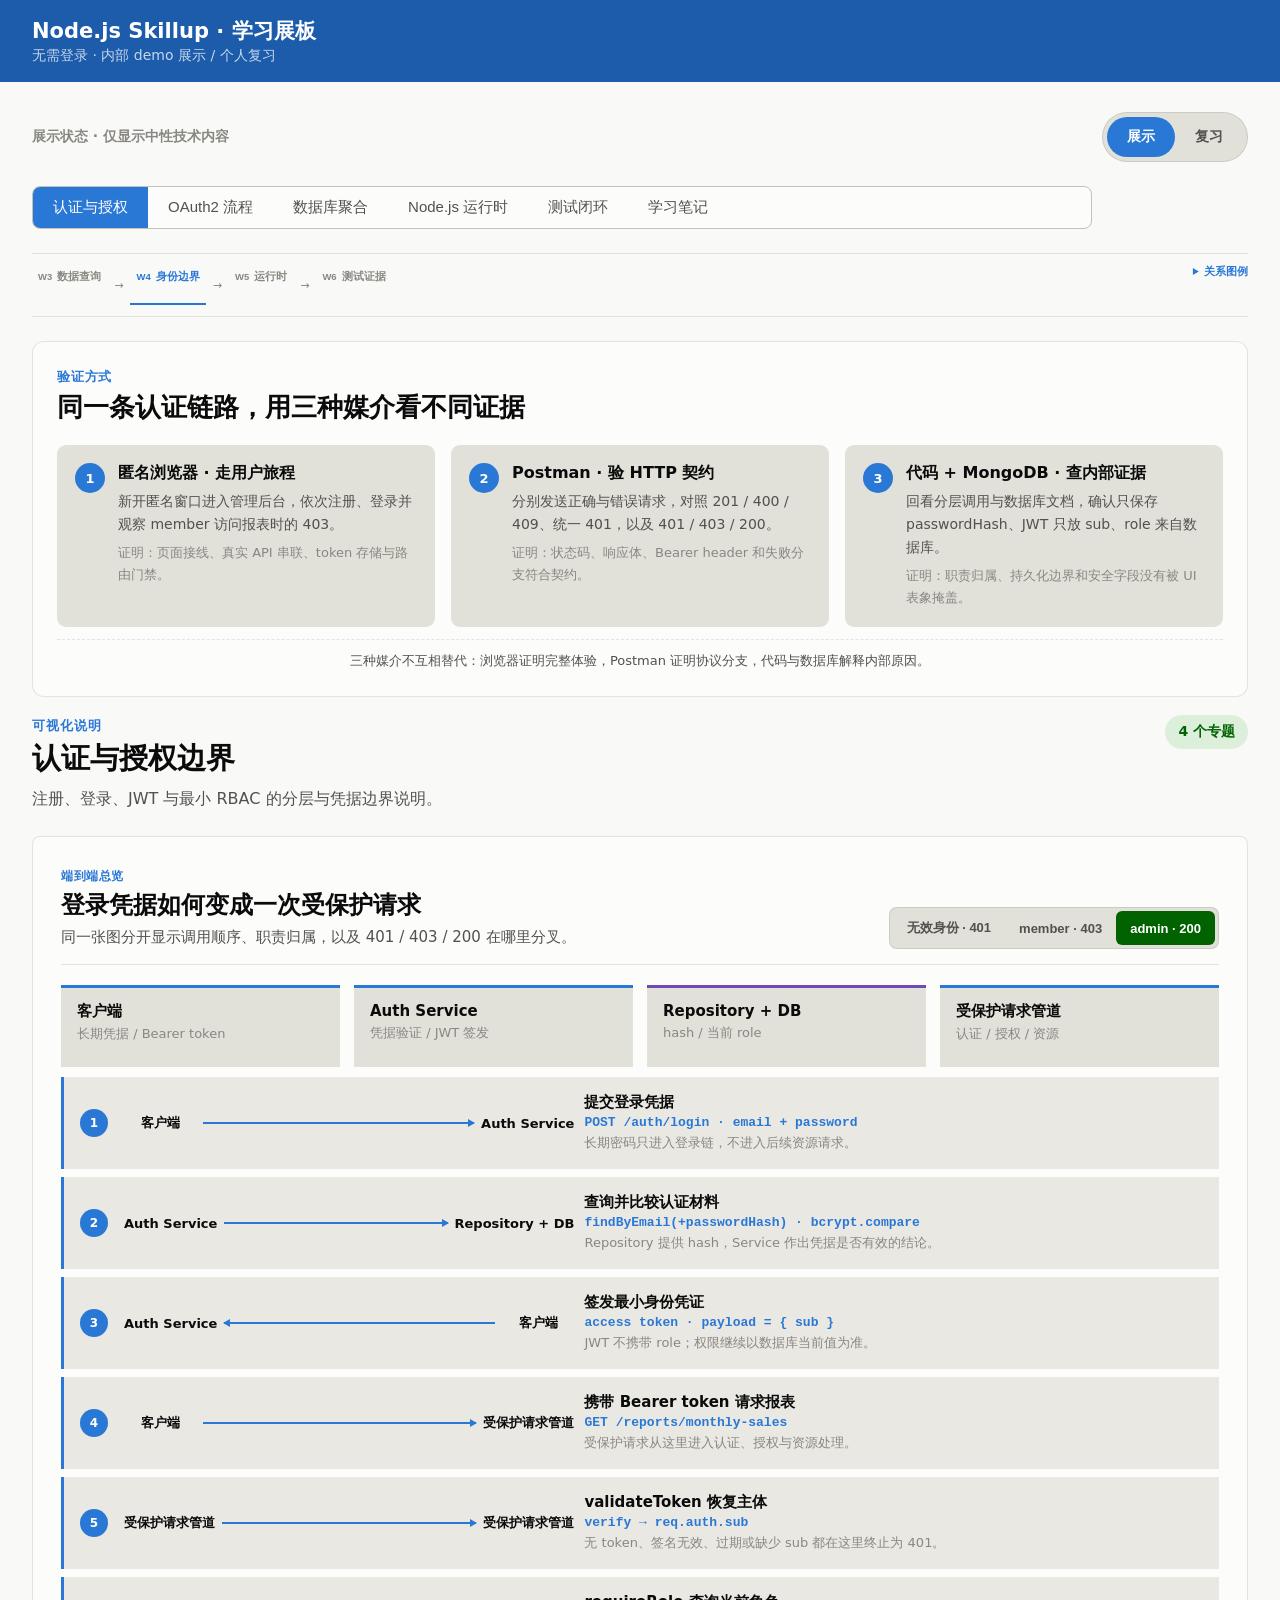
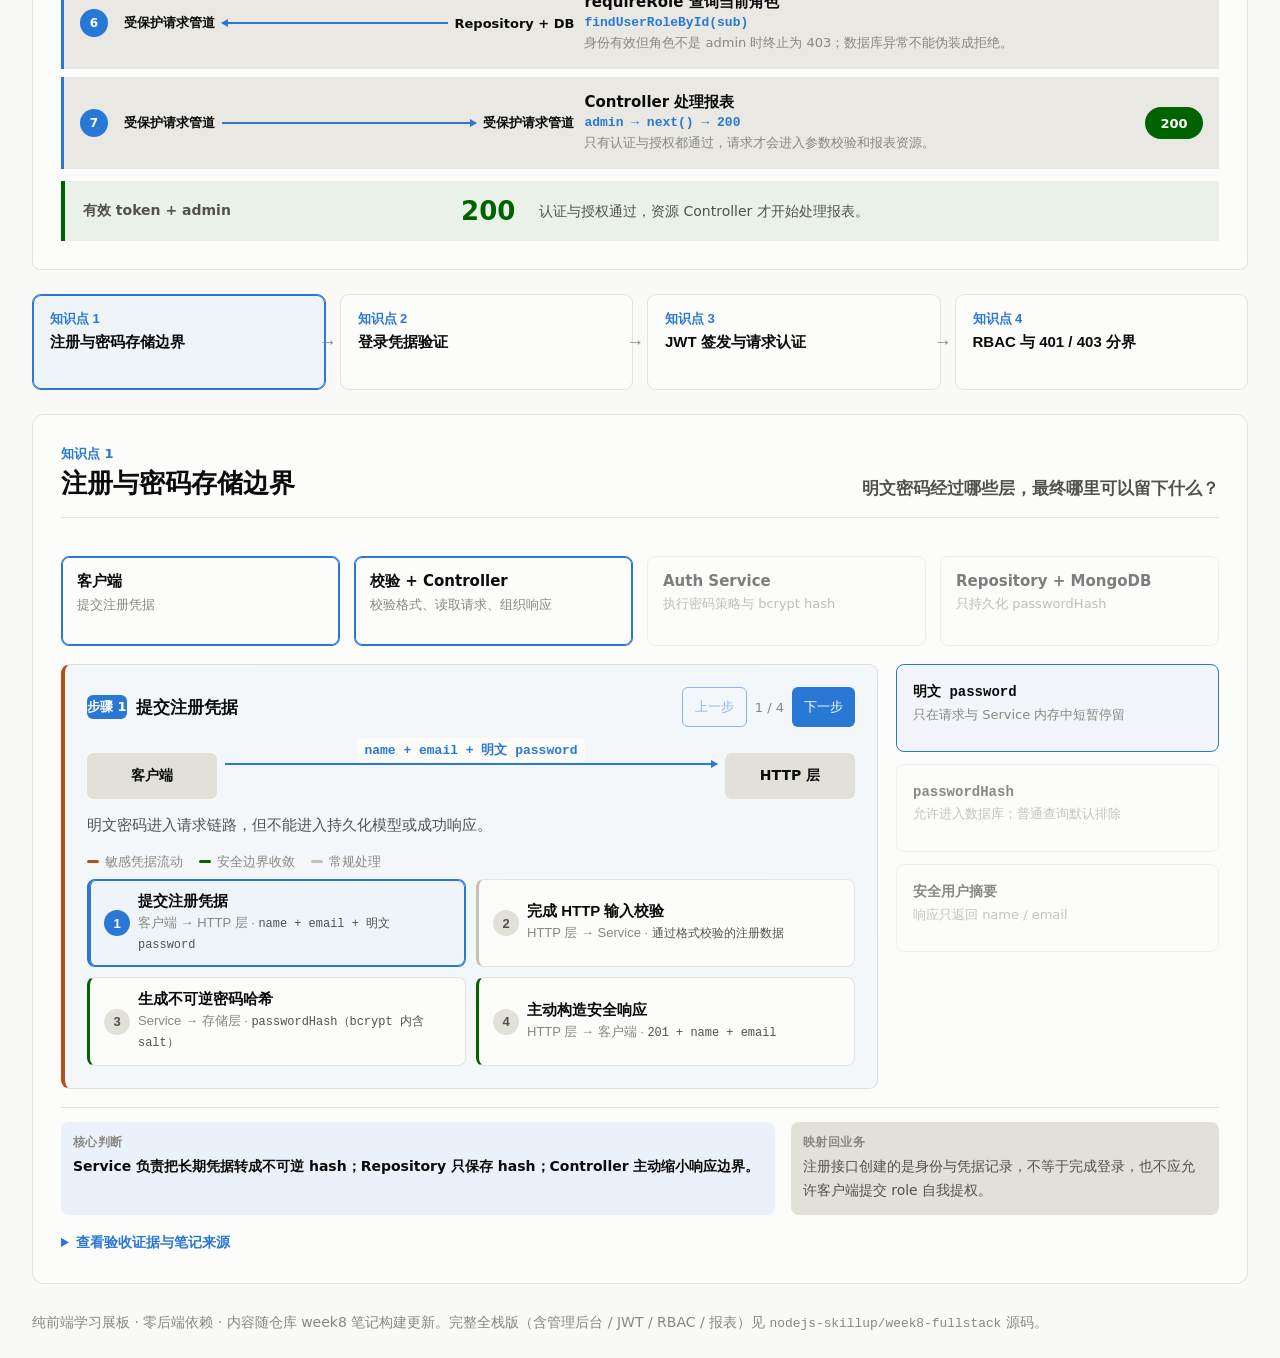
==== commit 460f41bf: "展板发布：W6 主线总览 + 收录 W6 测试与 CI 心智模型 来源：nodejs-skillup main @ 4649d6f（PR #58 已合并）。  线上新增：  - 测试闭环 tab 首屏" ====
--- a/skillup-week8/index.html
+++ b/skillup-week8/index.html
@@ -4,8 +4,8 @@
     <meta charset="utf-8" />
     <meta name="viewport" content="width=device-width, initial-scale=1" />
     <title>Node.js Skillup · 学习展板</title>
-    <script type="module" crossorigin src="/skillup-week8/assets/index-BRAStx73.js"></script>
-    <link rel="stylesheet" crossorigin href="/skillup-week8/assets/index-7yoY5vC8.css">
+    <script type="module" crossorigin src="/skillup-week8/assets/index-CdXuEArW.js"></script>
+    <link rel="stylesheet" crossorigin href="/skillup-week8/assets/index-DZlazq8Y.css">
     <link rel="icon" href="data:image/svg+xml,%3Csvg%20xmlns%3D%22http%3A%2F%2Fwww.w3.org%2F2000%2Fsvg%22%20viewBox%3D%220%200%2032%2032%22%3E%3Crect%20width%3D%2232%22%20height%3D%2232%22%20rx%3D%227%22%20fill%3D%22%231c5cab%22%2F%3E%3Cpath%20d%3D%22M9%2021V11h2.6l4.8%206.4V11H19v10h-2.6l-4.8-6.4V21z%22%20fill%3D%22%23fff%22%2F%3E%3C%2Fsvg%3E" />
   </head>
   <body>
--- a/skillup-week8/assets/index-DZlazq8Y.css
+++ b/skillup-week8/assets/index-DZlazq8Y.css
@@ -0,0 +1 @@
+*{box-sizing:border-box}:root{color-scheme:light;--page: #f9f9f7;--surface: #fcfcfb;--text-primary: #0b0b0b;--text-secondary: #52514e;--text-muted: #898781;--grid: #e1e0d9;--baseline: #c3c2b7;--border: rgba(11, 11, 11, .1);--series-1: #2a78d6;--series-2: #6d4bb8;--status-good: #006300;--status-good-bg: rgba(12, 163, 12, .12);--status-serious: #b4501f;--status-serious-bg: rgba(236, 131, 90, .16);--status-critical: #d03b3b;--status-critical-bg: rgba(208, 59, 59, .12);--header-bg: #1c5cab;--viz-flow: var(--series-1);--viz-resource: var(--series-2);--viz-success: var(--status-good);--viz-controlled: var(--status-serious);--viz-failure: var(--status-critical);--viz-unknown: var(--text-muted);--fs-s1: 7.5px;--fs-s2: 8px;--fs-s3: 8.5px;--fs-s4: 9px;--fs-s5: 9.5px;--fs-s6: 10px;--fs-s7: 10.5px}@media (prefers-color-scheme: dark){:root{color-scheme:dark;--page: #0d0d0d;--surface: #1a1a19;--text-primary: #ffffff;--text-secondary: #c3c2b7;--text-muted: #898781;--grid: #2c2c2a;--baseline: #383835;--border: rgba(255, 255, 255, .1);--series-1: #3987e5;--series-2: #9d7ce6;--status-good: #0ca30c;--status-serious: #ec835a;--status-critical: #e66767;--header-bg: #104281}}body{font-family:system-ui,-apple-system,Segoe UI,sans-serif;margin:0;color:var(--text-primary);background:var(--page)}.app-header{display:flex;align-items:center;justify-content:space-between;gap:12px;padding:14px 24px;background:var(--header-bg);color:#fff}.app-header h1{font-size:17px;margin:0}.app-header .sub{font-size:12px;opacity:.75}.head-right{display:flex;align-items:center;gap:10px}.app-nav{display:flex;padding:3px;border-radius:7px;background:#ffffff1f}.app-nav button{padding:6px 9px;background:transparent;font-size:11px}.app-nav button.on{background:#ffffff38;font-weight:700}.pill{font-size:12px;padding:3px 10px;border-radius:999px;background:#fff3}.pill.on{background:#ffffff47;font-weight:600}.page{max-width:880px;margin:0 auto;padding:20px 16px}footer.page{padding-top:0;font-size:12px}.auth-view{max-width:400px;margin:40px auto}.admin-auth-intro{margin-bottom:14px}.admin-auth-intro span{color:var(--series-1);font-size:11px;font-weight:700;letter-spacing:.06em;text-transform:uppercase}.admin-auth-intro h2{margin:5px 0 7px;font-size:20px}.admin-auth-intro p{margin:0;color:var(--text-secondary);font-size:12.5px;line-height:1.6}.card{display:flex;flex-direction:column;gap:12px;background:var(--surface);padding:22px;border-radius:12px;border:1px solid var(--border)}label{display:flex;flex-direction:column;gap:4px;font-size:14px;color:var(--text-secondary)}input,select{padding:8px 10px;border:1px solid var(--baseline);border-radius:6px;font-size:14px;background:var(--surface);color:var(--text-primary)}button{padding:9px 16px;border:none;border-radius:6px;background:var(--series-1);color:#fff;font-size:14px;cursor:pointer}button:disabled{opacity:.5;cursor:not-allowed}button.ghost{background:transparent;color:var(--series-1);border:1px solid var(--series-1)}button.ghost.inverse{color:#fff;border-color:#fff9}.error{color:var(--status-critical);font-size:13px;margin:0}.info{color:var(--status-good);font-size:13px;margin:0}.muted{color:var(--text-muted);font-size:13px}.dashboard{display:flex;flex-direction:column;gap:16px}.showcase,.showcase-panel{display:flex;flex-direction:column;gap:18px}.showcase-tabs{display:grid;grid-template-columns:repeat(6,auto);align-self:center}.showcase-viewbar{display:flex;justify-content:space-between;align-items:center;gap:12px;flex-wrap:wrap}.showcase-viewbar-label{color:var(--text-muted);font-size:12px;font-weight:700}.board-mode{display:inline-flex;padding:3px;border:1px solid var(--border);border-radius:999px;background:var(--grid)}.board-mode button{padding:6px 16px;border:0;border-radius:999px;background:transparent;color:var(--text-secondary);font-size:12px;font-weight:700;cursor:pointer}.board-mode button.on{background:var(--series-1);color:#fff}.showcase-review-banner{display:flex;justify-content:space-between;align-items:center;gap:14px;flex-wrap:wrap;padding:11px 15px;border:1px solid color-mix(in srgb,var(--status-serious) 45%,var(--border));border-radius:10px;background:color-mix(in srgb,var(--status-serious) 9%,var(--surface))}.showcase-review-banner strong{display:block;color:var(--status-serious);font-size:13px}.showcase-review-banner span{color:var(--text-secondary);font-size:12px}.showcase-review-banner button{flex:none;padding:7px 14px;background:var(--status-serious);font-size:12px}.showcase-context{display:flex;align-items:flex-start;justify-content:space-between;gap:18px;padding:11px 0;border-top:1px solid var(--border);border-bottom:1px solid var(--border)}.learning-sequence{display:flex;min-width:0;align-items:center;gap:7px}.learning-sequence button{display:flex;min-width:0;padding:4px 6px;align-items:baseline;gap:5px;border:0;border-radius:0;background:transparent;color:var(--text-muted);text-align:left}.learning-sequence button:hover,.learning-sequence button.on{color:var(--series-1)}.learning-sequence button.on{box-shadow:inset 0 -2px 0 var(--series-1)}.learning-sequence button span{font-size:var(--fs-s5);font-weight:800}.learning-sequence button strong{font-size:11px;white-space:nowrap}.learning-sequence>i{color:var(--text-muted);font-size:11px;font-style:normal}.global-viz-legend{flex:none;color:var(--text-secondary);font-size:var(--fs-s7)}.global-viz-legend summary{color:var(--series-1);font-weight:700;text-align:right;cursor:pointer}.global-viz-legend>div{display:flex;max-width:560px;margin-top:9px;flex-wrap:wrap;justify-content:flex-end;gap:7px 12px}.global-viz-legend>div span{display:inline-flex;align-items:center;gap:5px}.global-viz-legend>div span:before{content:"";width:13px;height:3px;border-radius:2px;background:var(--viz-flow)}.global-viz-legend span.resource:before{background:var(--viz-resource)}.global-viz-legend span.success:before{background:var(--viz-success)}.global-viz-legend span.controlled:before{background:var(--viz-controlled)}.global-viz-legend span.failure:before{background:var(--viz-failure)}.global-viz-legend span.unknown:before{height:0;border-top:2px dashed var(--viz-unknown);background:transparent}.global-viz-legend p{margin:7px 0 0;color:var(--text-muted);text-align:right}.mobile-scroll-cue{display:none}.experiment-guide{padding:18px;border:1px solid var(--border);border-radius:12px;background:var(--surface)}.experiment-guide-head{display:flex;justify-content:space-between;align-items:flex-end;gap:20px}.experiment-guide-head span{color:var(--series-1);font-size:var(--fs-s7);font-weight:700;letter-spacing:.06em;text-transform:uppercase}.experiment-guide-head h2{margin:4px 0 0;font-size:19px}.experiment-guide-head button{flex:none}.experiment-methods{display:grid;grid-template-columns:repeat(3,minmax(0,1fr));gap:9px;margin-top:15px}.experiment-methods article{display:flex;gap:10px;min-height:142px;padding:12px;border-radius:9px;background:var(--grid)}.experiment-methods b{display:grid;place-items:center;flex:none;width:24px;height:24px;border-radius:50%;background:var(--series-1);color:#fff;font-size:11px}.experiment-methods strong{font-size:12.5px}.experiment-methods p{margin:6px 0;color:var(--text-secondary);font-size:11.5px;line-height:1.5}.experiment-methods span{color:var(--text-muted);font-size:var(--fs-s7);line-height:1.45}.experiment-rule{margin:12px 0 0;padding-top:11px;border-top:1px dashed var(--border);color:var(--text-secondary);font-size:11.5px;text-align:center}.section-tabs{display:inline-flex;align-self:flex-start;border:1px solid var(--baseline);border-radius:8px;overflow:hidden;background:var(--surface)}.section-tabs button{background:transparent;color:var(--text-secondary);border:none;border-radius:0;padding:8px 16px}.section-tabs button.on{background:var(--series-1);color:#fff}.filter-row{display:flex;flex-wrap:wrap;align-items:flex-end;gap:12px}.filter-row label{font-size:12px}.notice{background:var(--surface);border:1px solid var(--border);border-left:4px solid var(--status-serious);border-radius:10px;padding:14px 18px}.notice p{color:var(--text-secondary);font-size:14px;margin:8px 0 0;line-height:1.7}.kpi-row{display:grid;grid-template-columns:repeat(auto-fit,minmax(170px,1fr));gap:12px;margin-bottom:16px}.stat-tile{background:var(--surface);border:1px solid var(--border);border-radius:12px;padding:14px 16px}.stat-label{font-size:12px;color:var(--text-secondary)}.stat-value{font-size:26px;font-weight:600;margin-top:4px}.stat-hint{font-size:12px;color:var(--text-muted);margin-top:2px}.chart-card{background:var(--surface);border:1px solid var(--border);border-radius:12px;padding:16px 18px;margin-bottom:16px}.chart-card-head{display:flex;align-items:flex-start;justify-content:space-between;gap:12px;margin-bottom:10px}.chart-card-head h3{margin:0;font-size:15px}.chart-card-head .muted{margin:2px 0 0;font-size:12px}.view-toggle{display:inline-flex;border:1px solid var(--baseline);border-radius:6px;overflow:hidden}.view-toggle button{background:transparent;color:var(--text-secondary);border:none;border-radius:0;padding:5px 12px;font-size:12px}.view-toggle button.on{background:var(--series-1);color:#fff}.chart-wrap{position:relative;width:100%}.chart-wrap svg{width:100%;height:auto;display:block}.series-fill{fill:var(--series-1)}.grid-line{stroke:var(--grid);stroke-width:1}.axis-line{stroke:var(--baseline);stroke-width:1}.tick-text{fill:var(--text-muted);font-size:11px;font-variant-numeric:tabular-nums}.value-text{fill:var(--text-secondary);font-size:11px;font-weight:600}.chart-tooltip{position:absolute;pointer-events:none;background:var(--surface);border:1px solid var(--border);box-shadow:0 2px 10px #00000026;border-radius:8px;padding:8px 10px;font-size:12px;max-width:260px;z-index:5}.tip-value{font-size:14px;font-weight:600}.tip-row{color:var(--text-secondary);margin-top:2px}.data-table{width:100%;border-collapse:collapse;font-size:13px}.data-table th,.data-table td{text-align:left;padding:7px 10px;border-bottom:1px solid var(--grid)}.data-table th{color:var(--text-muted);font-weight:500;font-size:12px}.data-table .num{text-align:right;font-variant-numeric:tabular-nums}.probe-body{font-family:ui-monospace,SFMono-Regular,Menlo,monospace;font-size:12px;color:var(--text-secondary);word-break:break-all}.probe-actions{display:flex;gap:10px;flex-wrap:wrap;margin-bottom:12px}.badge{display:inline-block;font-size:12px;font-weight:600;padding:2px 8px;border-radius:999px;white-space:nowrap}.badge-ok{color:var(--status-good);background:var(--status-good-bg)}.badge-warn{color:var(--status-serious);background:var(--status-serious-bg)}.badge-err{color:var(--status-critical);background:var(--status-critical-bg)}.oauth-flow{display:flex;flex-direction:column;gap:16px}.oauth-nav{display:flex;align-items:center;gap:10px}.oauth-count{font-size:12px;color:var(--text-muted);font-variant-numeric:tabular-nums}.oauth-lanes{display:grid;grid-template-columns:repeat(3,1fr);gap:10px;margin:4px 0 14px}.oauth-lane{border:1px solid var(--border);border-radius:8px;padding:10px 12px;text-align:center;opacity:.5;transition:opacity .18s,border-color .18s,box-shadow .18s}.oauth-lane.active{opacity:1;border-color:var(--series-1);box-shadow:inset 0 0 0 1px var(--series-1)}.oauth-lane strong{display:block;font-size:13px}.oauth-lane span{display:block;font-size:11px;color:var(--text-muted);margin-top:2px}.oauth-stage{border:1px solid var(--border);border-left:3px solid var(--baseline);border-radius:8px;padding:14px 16px;background:var(--surface)}.oauth-stage.front{border-left-color:var(--status-serious)}.oauth-stage.back{border-left-color:var(--status-good)}.oauth-stage.session{border-left-color:var(--viz-flow)}.oauth-stage-head{display:flex;align-items:center;gap:10px;flex-wrap:wrap;margin-bottom:16px}.oauth-step-no{display:inline-grid;place-items:center;width:24px;height:24px;border-radius:999px;background:var(--series-1);color:#fff;font-size:12px;font-weight:700}.oauth-stage-head strong{font-size:15px}.oauth-chan{margin-left:auto;font-size:11px;font-weight:600;padding:3px 8px;border-radius:999px}.oauth-chan.front{color:var(--status-serious);background:var(--status-serious-bg)}.oauth-chan.back{color:var(--status-good);background:var(--status-good-bg)}.oauth-chan.session{color:var(--viz-flow);background:color-mix(in srgb,var(--viz-flow) 12%,var(--surface))}.oauth-arrow{display:flex;align-items:center;gap:8px}.oauth-endpoint{flex:0 0 auto;font-size:13px;font-weight:600;padding:6px 12px;border:1px solid var(--border);border-radius:8px;background:var(--page)}.oauth-line{position:relative;flex:1 1 auto;height:2px;background:var(--baseline);display:flex;justify-content:center}.oauth-line:after{content:"";position:absolute;right:-1px;top:50%;transform:translateY(-50%);border-left:8px solid var(--baseline);border-top:5px solid transparent;border-bottom:5px solid transparent}.oauth-payload{position:relative;top:-11px;font-size:12px;color:var(--text-secondary);background:var(--surface);padding:0 8px;white-space:nowrap}.oauth-note{margin:16px 0 0;font-size:13px;color:var(--text-secondary);line-height:1.7}.oauth-recall{display:flex;min-height:260px;padding:34px 20px;flex-direction:column;align-items:center;justify-content:center;text-align:center;border:1px dashed var(--border);border-left:3px solid var(--series-1);border-radius:8px}.oauth-recall>span{color:var(--series-1);font-size:var(--fs-s7);font-weight:700;text-transform:uppercase}.oauth-recall h4{max-width:620px;margin:8px 0 6px;font-size:18px;line-height:1.45}.oauth-recall p{max-width:620px;margin:0 0 18px;color:var(--text-secondary);font-size:12px;line-height:1.6}.oauth-recall button{padding:7px 14px;font-size:12px}.oauth-legend{display:flex;flex-wrap:wrap;gap:16px;margin-top:14px;color:var(--text-muted);font-size:11px}.oauth-legend span{display:inline-flex;align-items:center;gap:6px}.oauth-legend span:before{content:"";width:12px;height:3px;border-radius:2px}.oauth-legend .front:before{background:var(--status-serious)}.oauth-legend .back:before{background:var(--status-good)}.oauth-legend .session:before{background:var(--viz-flow)}.oauth-steps{list-style:none;margin:8px 0 0;padding:0;display:flex;flex-direction:column;gap:6px}.oauth-step-item{display:grid;grid-template-columns:24px 1fr auto;align-items:center;gap:10px;width:100%;padding:8px 11px;border:1px solid var(--border);border-left:3px solid var(--baseline);border-radius:8px;background:var(--surface);color:var(--text-primary);text-align:left;cursor:pointer}.oauth-step-item.front{border-left-color:var(--status-serious)}.oauth-step-item.back{border-left-color:var(--status-good)}.oauth-step-item.session{border-left-color:var(--viz-flow)}.oauth-step-item:hover{border-color:var(--series-1)}.oauth-step-item.on{border-color:var(--series-1);box-shadow:inset 0 0 0 1px var(--series-1);background:color-mix(in srgb,var(--series-1) 6%,var(--surface))}.oauth-step-idx{display:grid;place-items:center;width:22px;height:22px;border-radius:50%;background:var(--grid);color:var(--text-secondary);font-size:11px;font-weight:700;font-variant-numeric:tabular-nums}.oauth-step-item.on .oauth-step-idx{background:var(--series-1);color:#fff}.oauth-step-item.done .oauth-step-idx{background:color-mix(in srgb,var(--status-good) 20%,var(--grid));color:var(--status-good)}.oauth-step-main{display:flex;flex-direction:column;gap:2px;min-width:0}.oauth-step-main strong{font-size:13px}.oauth-step-route{font-size:11px;color:var(--text-muted);line-height:1.5}.oauth-step-route code{color:var(--text-secondary)}.oauth-step-chan{flex:none;font-size:var(--fs-s7);font-weight:700;padding:2px 8px;border-radius:999px}.oauth-step-chan.front{color:var(--status-serious);background:var(--status-serious-bg)}.oauth-step-chan.back{color:var(--status-good);background:var(--status-good-bg)}.oauth-step-chan.session{color:var(--viz-flow);background:color-mix(in srgb,var(--viz-flow) 12%,var(--surface))}.oauth-creds{display:grid;grid-template-columns:repeat(5,1fr);gap:10px}.oauth-cred{border:1px solid var(--border);border-radius:8px;padding:10px 12px;opacity:.5;transition:opacity .18s,border-color .18s,box-shadow .18s}.oauth-cred.active{opacity:1;border-color:var(--series-1);box-shadow:inset 0 0 0 1px var(--series-1)}.oauth-cred code{font-size:12px;font-weight:700}.oauth-cred span{display:block;margin-top:4px;font-size:11px;color:var(--text-muted);line-height:1.5}.auth-master{padding:20px;border:1px solid var(--border);border-radius:8px;background:var(--surface)}.auth-master>[role=tabpanel],.w6-flow-stage>[role=tabpanel]{display:contents}.auth-master-head{display:flex;align-items:flex-end;justify-content:space-between;gap:18px;padding-bottom:15px;border-bottom:1px solid var(--border)}.auth-master-head>div:first-child>span{color:var(--viz-flow);font-size:var(--fs-s7);font-weight:700;letter-spacing:.05em;text-transform:uppercase}.auth-master-head h3{margin:4px 0 5px;font-size:18px}.auth-master-head p{margin:0;color:var(--text-secondary);font-size:12px;line-height:1.55}.auth-path-toggle{display:inline-flex;flex:none;padding:3px;border:1px solid var(--border);border-radius:8px;background:var(--grid)}.auth-path-toggle button{min-height:0;padding:6px 10px;border-radius:6px;background:transparent;color:var(--text-secondary);font-size:11px;font-weight:700;white-space:nowrap}.auth-path-toggle button.on{color:#fff}.auth-path-toggle button.unauthorized.on,.auth-path-toggle button.forbidden.on{background:var(--viz-controlled)}.auth-path-toggle button.success.on{background:var(--viz-success)}.auth-master-lanes{display:grid;grid-template-columns:repeat(4,minmax(0,1fr));gap:8px;margin:16px 0 10px}.auth-master-lanes div{min-height:64px;padding:10px 12px;border-top:3px solid var(--viz-flow);background:var(--grid)}.auth-master-lanes div:nth-child(3){border-top-color:var(--viz-resource)}.auth-master-lanes strong{display:block;font-size:12px}.auth-master-lanes span{display:block;margin-top:4px;color:var(--text-muted);font-size:var(--fs-s7);line-height:1.4}.auth-master-sequence{display:flex;flex-direction:column;gap:6px;margin:0;padding:0;list-style:none}.auth-master-sequence li{display:grid;grid-template-columns:28px minmax(260px,.9fr) minmax(0,1.1fr) 48px;align-items:center;gap:10px;min-height:72px;padding:10px 12px;border-left:3px solid var(--viz-flow);background:color-mix(in srgb,var(--grid) 70%,var(--surface));transition:opacity .18s ease,border-color .18s ease}.auth-master-sequence li.context{opacity:.34}.auth-master-sequence li>b{display:grid;place-items:center;width:24px;height:24px;border-radius:50%;background:var(--viz-flow);color:#fff;font-size:var(--fs-s6)}.auth-master-message{display:grid;grid-template-columns:minmax(72px,auto) minmax(28px,1fr) minmax(72px,auto);align-items:center;gap:7px;min-width:0}.auth-master-message span{font-size:var(--fs-s7);font-weight:700;text-align:center;overflow-wrap:anywhere}.auth-master-message i{position:relative;display:block;border-top:2px solid var(--viz-flow)}.auth-master-message i:after{content:"";position:absolute;right:-1px;top:-5px;border-top:4px solid transparent;border-bottom:4px solid transparent;border-left:7px solid var(--viz-flow)}.auth-master-message i.reverse:after{right:auto;left:-1px;border-right:7px solid var(--viz-flow);border-left:0}.auth-master-copy{min-width:0}.auth-master-copy strong,.auth-master-copy code,.auth-master-copy small{display:block}.auth-master-copy strong{font-size:12.5px}.auth-master-copy code{margin-top:3px;color:var(--viz-flow);font-size:var(--fs-s7);font-weight:700;overflow-wrap:anywhere}.auth-master-copy small{margin-top:4px;color:var(--text-muted);font-size:var(--fs-s7);line-height:1.45}.auth-master-status{display:grid;place-items:center;min-width:42px;min-height:28px;border-radius:999px;color:#fff;font-size:11px;font-style:normal;font-weight:800}.auth-master-status.status-401,.auth-master-status.status-403{background:var(--viz-controlled)}.auth-master-status.status-200{background:var(--viz-success)}.auth-master-outcome{display:grid;grid-template-columns:minmax(170px,.55fr) 64px minmax(0,1fr);align-items:center;gap:14px;margin-top:12px;padding:12px 14px;border-left:4px solid var(--viz-controlled);background:color-mix(in srgb,var(--viz-controlled) 7%,var(--surface))}.auth-master-outcome.status-200{border-left-color:var(--viz-success);background:color-mix(in srgb,var(--viz-success) 7%,var(--surface))}.auth-master-outcome span{color:var(--text-secondary);font-size:11.5px;font-weight:700}.auth-master-outcome strong{color:var(--viz-controlled);font-size:21px;font-variant-numeric:tabular-nums}.auth-master-outcome.status-200 strong{color:var(--viz-success)}.auth-master-outcome p{margin:0;color:var(--text-secondary);font-size:11.5px;line-height:1.5}.auth-master-recall{display:flex;min-height:260px;padding:34px 20px 24px;flex-direction:column;align-items:center;justify-content:center;text-align:center}.auth-master-recall>span{color:var(--viz-flow);font-size:var(--fs-s7);font-weight:700;letter-spacing:.05em;text-transform:uppercase}.auth-master-recall h4{max-width:620px;margin:8px 0 5px;font-size:18px;line-height:1.45}.auth-master-recall p{max-width:580px;margin:0 0 18px;color:var(--text-secondary);font-size:12px;line-height:1.6}.auth-master-recall button{padding:7px 14px;font-size:12px}.authk-board{display:flex;flex-direction:column;gap:18px}.authk-head{display:flex;justify-content:space-between;align-items:flex-start;gap:24px}.authk-head>div>span{color:var(--series-1);font-size:11px;font-weight:700;letter-spacing:.08em;text-transform:uppercase}.authk-head h2{margin:4px 0 6px;font-size:22px}.authk-head p{margin:0;color:var(--text-secondary);font-size:13px;line-height:1.6}.authk-head b{flex:none;padding:7px 10px;border-radius:999px;color:var(--status-good);background:var(--status-good-bg);font-size:12px}.authk-nav{display:grid;grid-template-columns:repeat(4,minmax(0,1fr));gap:8px}.authk-nav button{display:flex;flex-direction:column;align-items:flex-start;gap:4px;min-height:62px;padding:10px 12px;border:1px solid var(--border);border-radius:9px;background:var(--surface);color:var(--text-primary);text-align:left}.authk-nav button:hover{border-color:var(--series-1)}.authk-nav button.on{border-color:var(--series-1);box-shadow:inset 0 0 0 1px var(--series-1);background:color-mix(in srgb,var(--series-1) 6%,var(--surface))}.authk-nav span{color:var(--series-1);font-size:var(--fs-s7);font-weight:700}.authk-nav strong{font-size:12px;line-height:1.35}.authk-stage{padding:20px;border:1px solid var(--border);border-radius:12px;background:var(--surface)}.authk-title-row{display:flex;justify-content:space-between;align-items:flex-end;gap:24px;padding-bottom:16px;border-bottom:1px solid var(--border)}.authk-title-row span{color:var(--series-1);font-size:11px;font-weight:700}.authk-title-row h3{margin:3px 0 0;font-size:20px}.authk-title-row p{max-width:380px;margin:0;color:var(--text-secondary);font-size:14px;font-weight:600;text-align:right;line-height:1.5}.authk-actors{display:grid;grid-template-columns:repeat(4,minmax(0,1fr));gap:8px;padding:18px 0 12px}.authk-actors div{min-height:66px;padding:10px 12px;border:1px solid var(--border);border-radius:8px;opacity:.52;transition:opacity .18s,border-color .18s,box-shadow .18s}.authk-actors div.active{opacity:1;border-color:var(--series-1);box-shadow:inset 0 0 0 1px var(--series-1)}.authk-actors strong{display:block;font-size:12px}.authk-actors span{display:block;margin-top:4px;color:var(--text-muted);font-size:var(--fs-s7);line-height:1.4}.authk-player{padding:16px;border:1px solid var(--border);border-left:4px solid var(--series-1);border-radius:9px;background:color-mix(in srgb,var(--series-1) 4%,var(--surface))}.authk-player.safe{border-left-color:var(--status-good)}.authk-player.warn{border-left-color:var(--status-serious)}.authk-player-head{display:flex;justify-content:space-between;align-items:center;gap:16px}.authk-player-head>div:first-child{display:flex;align-items:center;gap:9px}.authk-player-head>div:first-child span{display:grid;place-items:center;min-width:28px;height:24px;border-radius:6px;background:var(--series-1);color:#fff;font-size:11px;font-weight:700}.authk-player-head strong{font-size:14px}.authk-controls{display:flex;align-items:center;gap:8px}.authk-controls button{padding:6px 10px;font-size:11px}.authk-controls span{color:var(--text-muted);font-size:11px;font-variant-numeric:tabular-nums}.authk-arrow{display:grid;grid-template-columns:86px 1fr 86px;align-items:center;gap:8px;margin-top:18px}.authk-arrow>span{display:grid;place-items:center;min-height:38px;padding:6px;border-radius:7px;background:var(--grid);font-size:11px;font-weight:700;text-align:center}.authk-arrow>div{position:relative;display:flex;justify-content:center;border-top:2px solid var(--series-1)}.authk-arrow>div:after{content:"";position:absolute;right:-1px;top:-5px;border-top:4px solid transparent;border-bottom:4px solid transparent;border-left:7px solid var(--series-1)}.authk-arrow code{position:relative;top:-24px;max-width:94%;padding:3px 7px;border-radius:5px;background:var(--surface);color:var(--series-1);font-size:11px;font-weight:700;text-align:center;white-space:normal}.authk-player>p{margin:14px 0 0;color:var(--text-secondary);font-size:12.5px;line-height:1.65}.authk-legend{display:flex;flex-wrap:wrap;gap:16px;margin-top:14px;color:var(--text-muted);font-size:11px}.authk-legend span{display:inline-flex;align-items:center;gap:6px}.authk-legend span:before{content:"";width:12px;height:3px;border-radius:2px;background:var(--baseline)}.authk-legend .warn:before{background:var(--status-serious)}.authk-legend .safe:before{background:var(--status-good)}.authk-steps{list-style:none;margin:8px 0 0;padding:0;display:flex;flex-direction:column;gap:6px}.authk-step-item{display:grid;grid-template-columns:24px 1fr;align-items:center;gap:10px;width:100%;padding:8px 11px;border:1px solid var(--border);border-left:3px solid var(--baseline);border-radius:8px;background:var(--surface);color:var(--text-primary);text-align:left;cursor:pointer}.authk-step-item.warn{border-left-color:var(--status-serious)}.authk-step-item.safe{border-left-color:var(--status-good)}.authk-step-item:hover{border-color:var(--series-1)}.authk-step-item.on{border-color:var(--series-1);box-shadow:inset 0 0 0 1px var(--series-1);background:color-mix(in srgb,var(--series-1) 6%,var(--surface))}.authk-step-idx{display:grid;place-items:center;width:22px;height:22px;border-radius:50%;background:var(--grid);color:var(--text-secondary);font-size:11px;font-weight:700;font-variant-numeric:tabular-nums}.authk-step-item.on .authk-step-idx{background:var(--series-1);color:#fff}.authk-step-item.done .authk-step-idx{background:color-mix(in srgb,var(--status-good) 20%,var(--grid));color:var(--status-good)}.authk-step-main{display:flex;flex-direction:column;gap:2px;min-width:0}.authk-step-main strong{font-size:13px}.authk-step-route{font-size:11px;color:var(--text-muted);line-height:1.5}.authk-step-route code{color:var(--text-secondary)}.authk-artifacts{display:grid;grid-template-columns:repeat(auto-fit,minmax(150px,1fr));gap:8px;margin-top:12px}.authk-artifacts div{padding:10px 11px;border:1px solid var(--border);border-radius:8px;opacity:.48}.authk-artifacts div.active{opacity:1;border-color:var(--series-1);background:color-mix(in srgb,var(--series-1) 5%,var(--surface))}.authk-artifacts code{font-size:11px;font-weight:700}.authk-artifacts span{display:block;margin-top:4px;color:var(--text-muted);font-size:var(--fs-s7);line-height:1.45}.authk-outcomes{display:grid;grid-template-columns:repeat(3,minmax(0,1fr));gap:8px;margin-top:12px}.authk-outcomes div{padding:10px 12px;border-radius:8px;background:var(--grid)}.authk-outcomes div.good{border-left:3px solid var(--status-good)}.authk-outcomes div.warn{border-left:3px solid var(--status-serious)}.authk-outcomes div.bad{border-left:3px solid var(--viz-controlled)}.authk-outcomes span{display:block;color:var(--text-muted);font-size:var(--fs-s7)}.authk-outcomes strong{display:block;margin:3px 0;font-size:17px}.authk-outcomes .good strong{color:var(--status-good)}.authk-outcomes .warn strong{color:var(--status-serious)}.authk-outcomes .bad strong{color:var(--viz-controlled)}.authk-outcomes p{margin:0;color:var(--text-secondary);font-size:11px;line-height:1.4}.authk-conclusion{display:grid;grid-template-columns:minmax(0,1.25fr) minmax(240px,.75fr);gap:10px;margin-top:14px;padding-top:14px;border-top:1px solid var(--border)}.authk-conclusion>div{padding:12px;border-radius:8px}.authk-conclusion>div:first-child{background:color-mix(in srgb,var(--series-1) 8%,var(--surface))}.authk-conclusion>div:nth-child(2){background:var(--grid)}.authk-conclusion div>span{display:block;margin-bottom:4px;color:var(--text-muted);font-size:var(--fs-s6);font-weight:700;letter-spacing:.04em;text-transform:uppercase}.authk-conclusion strong{font-size:12.5px;line-height:1.55}.authk-conclusion p{margin:0;color:var(--text-secondary);font-size:11.5px;line-height:1.55}.authk-conclusion details{grid-column:1 / -1;color:var(--text-secondary);font-size:12px}.authk-conclusion summary{width:fit-content;color:var(--series-1);cursor:pointer;font-weight:600}.authk-conclusion ul{margin:8px 0;padding-left:18px;line-height:1.65}.authk-conclusion small{color:var(--text-muted)}.w5-board{display:flex;flex-direction:column;gap:18px}.w5-board-head{display:flex;justify-content:space-between;align-items:flex-start;gap:24px}.w5-board-head h2{margin:4px 0 6px;font-size:22px}.w5-board-head p{margin:0;color:var(--text-secondary);font-size:13px;line-height:1.6}.w5-kicker{color:var(--series-1);font-size:11px;font-weight:700;letter-spacing:.08em;text-transform:uppercase}.w5-verified{flex:none;padding:7px 10px;border-radius:999px;color:var(--status-good);background:var(--status-good-bg);font-size:12px;font-weight:700}.w5-nav-groups{display:grid;grid-template-columns:repeat(3,minmax(0,1fr));align-items:start;gap:12px}.w5-nav-group{padding:12px;border:1px solid var(--border);border-radius:10px;background:color-mix(in srgb,var(--grid) 55%,var(--surface))}.w5-nav-group-title{display:block;margin-bottom:8px;color:var(--text-muted);font-size:var(--fs-s7);font-weight:700;letter-spacing:.05em;text-transform:uppercase}.w5-knowledge-nav{display:grid;grid-template-columns:repeat(2,minmax(0,1fr));gap:10px}.w5-nav-group .w5-knowledge-nav{grid-template-columns:1fr;gap:7px}.w5-knowledge-nav button{display:flex;align-items:center;gap:12px;padding:12px 14px;border:1px solid var(--border);border-radius:9px;background:var(--surface);color:var(--text-primary);text-align:left;cursor:pointer}.w5-knowledge-nav button:hover{border-color:var(--series-1)}.w5-knowledge-nav button.on{border-color:var(--series-1);box-shadow:inset 0 0 0 1px var(--series-1);background:color-mix(in srgb,var(--series-1) 6%,var(--surface))}.w5-knowledge-nav span{color:var(--series-1);font-size:11px;font-weight:700;white-space:nowrap}.w5-knowledge-nav strong{font-size:13px}.w5-knowledge-nav em{margin-left:auto;color:var(--text-muted);font-size:var(--fs-s5);font-style:normal;white-space:nowrap}.w5-stage{padding:20px;border:1px solid var(--border);border-radius:12px;background:var(--surface)}.w5-stage-title{display:flex;justify-content:space-between;align-items:flex-end;gap:24px;padding-bottom:16px;border-bottom:1px solid var(--border)}.w5-stage-title span{color:var(--series-1);font-size:11px;font-weight:700}.w5-stage-title h3{margin:3px 0 0;font-size:20px}.w5-stage-title p{max-width:360px;margin:0;color:var(--text-secondary);font-size:14px;font-weight:600;text-align:right;line-height:1.5}.w5-recall-gate{display:flex;min-height:280px;padding:42px 20px;flex-direction:column;align-items:center;justify-content:center;text-align:center}.w5-recall-gate>span{color:var(--series-1);font-size:var(--fs-s7);font-weight:700;letter-spacing:.06em;text-transform:uppercase}.w5-recall-gate h4{margin:8px 0 4px;font-size:19px}.w5-recall-gate p{max-width:520px;margin:0;color:var(--text-secondary);font-size:14px;line-height:1.6}.w5-recall-gate small{margin:10px 0 18px;color:var(--text-muted);font-size:11.5px}.w5-recall-gate button{padding:8px 14px}.w5-runtime-map{margin:20px 0 2px;padding:16px;border:1px solid var(--border);border-radius:8px;background:color-mix(in srgb,var(--grid) 36%,var(--surface))}.w5-runtime-map-head{display:flex;align-items:flex-start;justify-content:space-between;gap:20px;margin-bottom:13px}.w5-runtime-map-head span{color:var(--series-1);font-size:var(--fs-s6);font-weight:700;text-transform:uppercase}.w5-runtime-map-head h4{margin:3px 0 0;font-size:15px}.w5-runtime-map-head p{max-width:420px;margin:0;color:var(--text-secondary);font-size:11.5px;line-height:1.55;text-align:right}.w5-runtime-owners{display:grid;grid-template-columns:repeat(4,minmax(0,1fr));gap:8px}.w5-runtime-owners article{min-height:108px;padding:12px;border:1px solid var(--border);border-top:3px solid var(--baseline);border-radius:7px;background:var(--surface);transition:opacity .18s ease,border-color .18s ease,background .18s ease}.w5-runtime-owners article.main{border-top-color:var(--viz-flow)}.w5-runtime-owners article.pool,.w5-runtime-owners article.kernel{border-top-color:var(--viz-resource)}.w5-runtime-owners article.resource{border-top-color:var(--viz-controlled)}.w5-runtime-owners article.muted{opacity:.42}.w5-runtime-owners article.active{background:color-mix(in srgb,var(--series-1) 5%,var(--surface))}.w5-runtime-owners article>span{display:block;color:var(--text-muted);font-size:var(--fs-s5);font-weight:700;line-height:1.35}.w5-runtime-owners article>strong{display:block;margin:5px 0;font-size:12.5px;line-height:1.35}.w5-runtime-owners article>p{margin:0;color:var(--text-secondary);font-size:var(--fs-s7);line-height:1.45}.w5-runtime-route{display:grid;grid-template-columns:auto minmax(0,1fr);gap:7px 14px;margin-top:12px;padding-top:12px;border-top:1px solid var(--border)}.w5-runtime-route>span{color:var(--text-muted);font-size:var(--fs-s5);font-weight:700;text-transform:uppercase}.w5-runtime-route>div{min-width:0}.w5-runtime-route ol{display:flex;min-width:0;margin:0;padding:0;gap:18px;list-style:none}.w5-runtime-route li{position:relative;color:var(--series-1);font-size:11px;font-weight:700}.w5-runtime-route li:not(:last-child):after{content:"→";position:absolute;right:-13px;color:var(--text-muted)}.w5-runtime-route strong{display:block;margin-top:5px;color:var(--text-secondary);font-size:11.5px;line-height:1.45}.w5-event-loop{padding:20px 0}.w5-phase-map{margin-bottom:22px;padding-bottom:20px;border-bottom:1px solid var(--border)}.w5-phase-map-head{display:flex;align-items:flex-start;justify-content:space-between;gap:20px;margin-bottom:12px}.w5-phase-map-head span,.w5-subsection-head span{color:var(--series-1);font-size:var(--fs-s6);font-weight:700;text-transform:uppercase}.w5-phase-map-head h4,.w5-subsection-head h4{margin:3px 0 0;font-size:15px}.w5-phase-map-head p{max-width:360px;margin:0;color:var(--text-muted);font-size:11px;line-height:1.55;text-align:right}.w5-phase-map ol{display:grid;grid-template-columns:repeat(3,minmax(0,1fr));gap:8px;margin:0;padding:0;list-style:none}.w5-phase-map li{display:grid;grid-template-columns:24px 1fr;gap:7px 9px;min-height:112px;padding:11px;border-top:3px solid var(--series-1);background:var(--grid)}.w5-phase-map li.internal{border-top-color:var(--baseline)}.w5-phase-map li>b{display:grid;place-items:center;width:22px;height:22px;border-radius:50%;background:var(--series-1);color:#fff;font-size:var(--fs-s6)}.w5-phase-map li.internal>b{background:var(--baseline)}.w5-phase-map li div{display:flex;min-width:0;flex-direction:column;gap:2px}.w5-phase-map li strong{font-size:12px;overflow-wrap:anywhere}.w5-phase-map li span{color:var(--text-muted);font-size:var(--fs-s5);line-height:1.35}.w5-phase-map li p{grid-column:1 / -1;margin:0;color:var(--text-secondary);font-size:11px;line-height:1.5}.w5-phase-checkpoint{margin:10px 0 0;padding:9px 11px;border-left:3px solid var(--series-2);background:color-mix(in srgb,var(--series-2) 7%,var(--surface));color:var(--text-secondary);font-size:11.5px;line-height:1.55}.w5-phase-checkpoint b{margin-right:8px;color:var(--series-2)}.w5-reasoning h4,.w5-observations h4{margin:0 0 10px;color:var(--text-muted);font-size:11px;letter-spacing:.05em;text-transform:uppercase}.w5-reasoning-path{display:grid;grid-template-columns:repeat(4,minmax(0,1fr));gap:8px}.w5-reasoning-step{position:relative;display:flex;align-items:center;gap:8px;min-height:48px;padding:9px 10px;border-radius:8px;background:var(--grid)}.w5-reasoning-step:not(:last-child):after{content:"→";position:absolute;right:-9px;z-index:1;color:var(--text-muted)}.w5-reasoning-step span{display:grid;place-items:center;flex:none;width:22px;height:22px;border-radius:50%;background:var(--series-1);color:#fff;font-size:11px;font-weight:700}.w5-reasoning-step strong{font-size:12px;line-height:1.35}.w5-loop-layout{display:grid;grid-template-columns:minmax(0,1.45fr) minmax(240px,.75fr);gap:16px;margin-top:18px}.w5-lanes{display:flex;flex-direction:column;gap:8px}.w5-lane{display:grid;grid-template-columns:140px 1fr;align-items:center;min-height:58px;border-left:4px solid var(--baseline);border-radius:7px;padding:9px 12px;background:var(--grid)}.w5-lane.stack{border-left-color:var(--series-1)}.w5-lane.tick{border-left-color:var(--status-serious)}.w5-lane.microtask{border-left-color:var(--series-2)}.w5-lane.phase{border-left-color:var(--status-good)}.w5-lane div{display:flex;flex-direction:column;gap:3px}.w5-lane strong{font-size:13px}.w5-lane span{color:var(--text-muted);font-size:var(--fs-s7)}.w5-lane p{margin:0;color:var(--text-secondary);font-size:12px;line-height:1.5}.w5-observations{padding:14px;border:1px solid var(--border);border-radius:9px}.w5-observation+.w5-observation{margin-top:12px;padding-top:12px;border-top:1px solid var(--border)}.w5-observation span{color:var(--text-muted);font-size:11px}.w5-observation strong{display:block;margin:4px 0;color:var(--series-1);font-size:16px}.w5-observation-phase{display:inline-block;margin:6px 0 2px;padding:2px 8px;border-radius:999px;background:color-mix(in srgb,var(--series-1) 12%,var(--surface));color:var(--series-1);font-size:var(--fs-s7);font-style:normal;font-weight:700}.w5-observation p{margin:4px 0 0;color:var(--text-secondary);font-size:11.5px;line-height:1.5}.w5-loop-rule{display:flex;flex-wrap:wrap;align-items:baseline;gap:8px;margin:14px 0 0;padding:11px 13px;border:1px solid var(--border);border-left:3px solid var(--series-1);border-radius:8px;background:color-mix(in srgb,var(--series-1) 6%,var(--surface));color:var(--text-secondary);font-size:12px;line-height:1.6}.w5-loop-badge{flex:none;padding:2px 9px;border-radius:999px;background:var(--series-1);color:#fff;font-size:11px;font-weight:700}.w5-cpu-visual{padding:28px 0 24px}.w5-axis{display:flex;justify-content:space-between;margin:0 0 8px 132px;color:var(--text-muted);font-size:var(--fs-s6);font-variant-numeric:tabular-nums}.w5-timeline-card{display:grid;grid-template-columns:120px 1fr;gap:12px;align-items:center;padding:16px 0}.w5-timeline-card+.w5-timeline-card{border-top:1px solid var(--border)}.w5-timeline-summary{display:flex;flex-direction:column;gap:4px}.w5-timeline-summary strong{font-size:13px}.w5-timeline-summary span{color:var(--text-muted);font-size:var(--fs-s7);font-variant-numeric:tabular-nums}.w5-timeline-summary b{margin-top:2px;font-size:12px}.w5-timeline-card.good .w5-timeline-summary b{color:var(--status-good)}.w5-timeline-card.warn .w5-timeline-summary b{color:var(--status-serious)}.w5-timeline{position:relative;height:52px;border-radius:8px;background:var(--grid);overflow:visible}.w5-cpu-span{position:absolute;inset:12px auto 12px 0;border-radius:5px;background:color-mix(in srgb,var(--series-1) 76%,transparent)}.w5-timeline-card.warn .w5-cpu-span{background:color-mix(in srgb,var(--status-serious) 70%,transparent)}.w5-cpu-span i{position:absolute;left:8px;top:50%;color:#fff;font-size:var(--fs-s6);font-style:normal;font-weight:700;white-space:nowrap;transform:translateY(-50%)}.w5-timer-marker,.w5-callback-marker{position:absolute;top:5px;bottom:5px;width:2px;transform:translate(-1px)}.w5-timer-marker{border-left:2px dashed var(--text-muted)}.w5-callback-marker{background:var(--status-good)}.w5-timeline-card.warn .w5-callback-marker{background:var(--status-serious)}.w5-timer-marker i,.w5-callback-marker i{position:absolute;left:5px;color:var(--text-muted);font-size:var(--fs-s5);font-style:normal;white-space:nowrap}.w5-timer-marker i{top:-13px}.w5-callback-marker i{bottom:-13px;color:inherit}.w5-conclusion{display:grid;grid-template-columns:minmax(0,1.35fr) minmax(240px,.65fr);gap:12px;padding-top:16px;border-top:1px solid var(--border)}.w5-judgment,.w5-business-map{padding:14px;border-radius:9px}.w5-judgment{background:color-mix(in srgb,var(--series-1) 9%,var(--surface))}.w5-business-map{background:var(--grid)}.w5-judgment span,.w5-business-map span{display:block;margin-bottom:5px;color:var(--text-muted);font-size:var(--fs-s7);font-weight:700;letter-spacing:.04em;text-transform:uppercase}.w5-judgment strong{font-size:13px;line-height:1.55}.w5-business-map p{margin:0;color:var(--text-secondary);font-size:12px;line-height:1.55}.w5-evidence{grid-column:1 / -1;color:var(--text-secondary);font-size:12px}.w5-evidence summary{width:fit-content;color:var(--series-1);cursor:pointer;font-weight:600}.w5-evidence ul{margin:9px 0 0;padding-left:18px;line-height:1.7}.w5-evidence small{display:block;margin-top:8px;color:var(--text-muted)}.w5-evidence p{margin:8px 0 0;padding:8px 10px;border-left:3px solid var(--status-serious);background:color-mix(in srgb,var(--status-serious) 5%,var(--surface));line-height:1.55}.w5-review-status{grid-column:1 / -1;margin:0;padding:10px 12px;border:1px solid color-mix(in srgb,var(--status-serious) 35%,var(--border));border-radius:8px;background:color-mix(in srgb,var(--status-serious) 7%,var(--surface));color:var(--text-secondary);font-size:12px;line-height:1.55}.w5-review-status b{display:block;margin-bottom:3px;color:var(--status-serious);font-size:var(--fs-s6);text-transform:uppercase}.w5-stage-body{animation:w5-fade-up .34s ease both}.w5-reasoning-step,.w5-lane{animation:w5-fade-up .36s ease both}@keyframes w5-fade-up{0%{opacity:0;transform:translateY(8px)}to{opacity:1;transform:none}}.w5-replay{flex:none;padding:6px 12px;border:1px solid var(--series-1);border-radius:999px;background:transparent;color:var(--series-1);font-size:12px;font-weight:700;cursor:pointer}.w5-replay:hover{background:color-mix(in srgb,var(--series-1) 10%,transparent)}.w5-visual-controls{display:flex;align-items:center;gap:12px;margin-bottom:8px}.w5-visual-controls .w5-axis{flex:1;margin:0 0 0 132px}.w5-cpu-span{animation:w5-cpu-grow 1.2s linear both}@keyframes w5-cpu-grow{0%{clip-path:inset(0 100% 0 0)}to{clip-path:inset(0 0 0 0)}}.w5-callback-marker{animation:w5-cb-pop .26s ease-out both}@keyframes w5-cb-pop{0%{opacity:0;transform:translate(-1px) scaleY(.2)}to{opacity:1;transform:translate(-1px) scaleY(1)}}.w5-tp-visual{padding:8px 0 4px}.w5-subsection-head{margin-bottom:10px}.w5-subsection-head.experiment{margin-top:24px;padding-top:20px;border-top:1px solid var(--border)}.w5-ownership{margin-top:18px}.w5-ownership-grid{border-top:1px solid var(--border)}.w5-ownership-row{display:grid;grid-template-columns:minmax(150px,1fr) minmax(170px,1.2fr) minmax(140px,.9fr);align-items:center;gap:10px;padding:10px 8px;border-bottom:1px solid var(--border);border-left:3px solid var(--baseline)}.w5-ownership-row.main{border-left-color:var(--status-serious)}.w5-ownership-row.pool{border-left-color:var(--series-1)}.w5-ownership-row.io{border-left-color:var(--status-good)}.w5-ownership-row strong{font-size:11.5px}.w5-ownership-row span{color:var(--text-secondary);font-size:11px;line-height:1.45}.w5-ownership-row em{color:var(--text-muted);font-size:var(--fs-s7);font-style:normal;line-height:1.45}.w5-io-path{margin-top:22px}.w5-io-path ol{display:grid;grid-template-columns:repeat(4,minmax(0,1fr));gap:8px;margin:0;padding:0;list-style:none}.w5-io-path li{position:relative;display:flex;min-height:100px;padding:10px;flex-direction:column;gap:5px;background:var(--grid)}.w5-io-path li:not(:last-child):after{content:"→";position:absolute;right:-9px;top:42px;z-index:1;color:var(--series-1)}.w5-io-path li b{display:grid;place-items:center;width:20px;height:20px;border-radius:50%;background:var(--series-1);color:#fff;font-size:var(--fs-s4)}.w5-io-path li strong{font-size:12px}.w5-io-path li span{color:var(--text-secondary);font-size:var(--fs-s7);line-height:1.45}.w5-io-path>p{margin:9px 0 0;color:var(--text-muted);font-size:11px}.w5-runtime-stop{margin:12px 0 0;padding:10px 12px;border-left:3px solid var(--baseline);background:var(--grid);color:var(--text-muted);font-size:11px;line-height:1.55}.w5-runtime-stop b{margin-right:8px;color:var(--text-primary)}.w5-tp-controls{display:flex;align-items:center;justify-content:space-between;gap:12px;margin-bottom:12px}.w5-tp-toggle{display:inline-flex;padding:3px;border:1px solid var(--border);border-radius:999px;background:var(--grid)}.w5-tp-toggle button{padding:6px 14px;border:0;border-radius:999px;background:transparent;color:var(--text-secondary);font-size:12px;font-weight:700;font-variant-numeric:tabular-nums;cursor:pointer}.w5-tp-toggle button.on{background:var(--series-1);color:#fff}.w5-tp-meta{display:flex;flex-wrap:wrap;align-items:center;gap:16px;margin-bottom:12px;color:var(--text-muted);font-size:11px}.w5-tp-meta strong{color:var(--text-primary);font-size:14px;font-variant-numeric:tabular-nums}.w5-tp-legend{display:inline-flex;align-items:center;gap:6px;margin-left:auto}.w5-tp-legend i{width:10px;height:10px;border-radius:3px;margin-left:8px}.w5-tp-legend i.b1{background:var(--series-1)}.w5-tp-legend i.b2{background:var(--status-serious)}.w5-tp-track{display:flex;flex-direction:column;gap:6px}.w5-tp-axis{display:flex;justify-content:space-between;margin:0 44px 4px 72px;color:var(--text-muted);font-size:var(--fs-s6);font-variant-numeric:tabular-nums}.w5-tp-row{display:grid;grid-template-columns:62px 1fr 46px;align-items:center;gap:10px}.w5-tp-rowlabel{color:var(--text-secondary);font-size:11px;font-weight:600}.w5-tp-lane{position:relative;height:18px;border-radius:5px;background:var(--grid);overflow:hidden}.w5-tp-bar{display:block;height:100%;border-radius:5px;transition-property:width;transition-timing-function:linear}.w5-tp-row.batch-1 .w5-tp-bar{background:color-mix(in srgb,var(--series-1) 80%,transparent)}.w5-tp-row.batch-2 .w5-tp-bar{background:color-mix(in srgb,var(--status-serious) 78%,transparent)}.w5-tp-elapsed{color:var(--text-muted);font-size:11px;font-variant-numeric:tabular-nums;text-align:right;opacity:.45;transition:opacity .2s ease,color .2s ease}.w5-tp-row.done .w5-tp-elapsed{opacity:1;color:var(--text-primary);font-weight:700}.w5-tp-row.done .w5-tp-bar{box-shadow:inset 0 0 0 1.5px color-mix(in srgb,var(--text-primary) 22%,transparent)}.w5-tp-summary{margin:14px 0 12px;padding:10px 12px;border-radius:8px;background:color-mix(in srgb,var(--series-1) 8%,var(--surface));color:var(--text-primary);font-size:12.5px;font-weight:600;line-height:1.55}.w5-tp-notes{display:grid;grid-template-columns:1fr 1fr;gap:10px}.w5-tp-notes>div{padding:11px 12px;border:1px solid var(--border);border-radius:8px}.w5-tp-notes b{display:block;margin-bottom:4px;font-size:var(--fs-s7);font-weight:700;letter-spacing:.04em;text-transform:uppercase}.w5-tp-notes .infer b{color:var(--series-1)}.w5-tp-notes .unmeasured b{color:var(--text-muted)}.w5-tp-notes span{color:var(--text-secondary);font-size:11.5px;line-height:1.55}.w5-tp-notes .unmeasured{border-style:dashed}.w5-tp-schematic{display:flex;flex-wrap:wrap;align-items:stretch;gap:12px;margin-bottom:8px}.w5-tp-pool,.w5-tp-queue{flex:1 1 200px;padding:10px 12px;border:1px solid var(--border);border-radius:8px;background:var(--grid)}.w5-tp-queue{border-style:dashed}.w5-tp-schematic-label{display:block;margin-bottom:8px;color:var(--text-muted);font-size:var(--fs-s7);font-weight:700;letter-spacing:.03em}.w5-tp-slots{display:flex;flex-wrap:wrap;gap:6px;min-height:20px;align-items:center}.w5-tp-slots i{width:20px;height:20px;border-radius:5px}.w5-tp-slots i.empty{border:1px dashed var(--baseline)}.w5-tp-slots i.filled.b1{background:var(--series-1)}.w5-tp-slots i.filled.b2{background:var(--status-serious)}.w5-tp-queue-empty{color:var(--text-muted);font-size:12px}.w5-tp-schematic-arrow{align-self:center;color:var(--text-muted);font-size:11px;white-space:nowrap}.w5-tp-schematic-cap{margin:0 0 14px;color:var(--text-secondary);font-size:11.5px;line-height:1.55}.w5-tick{margin-top:12px;padding:12px 13px;border:1px solid var(--border);border-radius:8px;background:var(--surface)}.w5-tick-head{display:flex;align-items:center;justify-content:space-between;gap:12px;margin-bottom:10px}.w5-tick-title{color:var(--text-muted);font-size:11px;font-weight:700;letter-spacing:.03em;text-transform:uppercase}.w5-tick-ctrl{display:flex;align-items:center;gap:8px}.w5-tick-ctrl button{display:grid;place-items:center;width:26px;height:26px;padding:0;border:1px solid var(--border);border-radius:7px;background:var(--surface);color:var(--series-1);font-size:16px;line-height:1;cursor:pointer}.w5-tick-ctrl button:hover{border-color:var(--series-1)}.w5-tick-ctrl span{color:var(--text-muted);font-size:12px;font-variant-numeric:tabular-nums}.w5-tick-row{list-style:none;margin:0 0 10px;padding:0;display:grid;grid-template-columns:repeat(4,minmax(0,1fr));gap:8px}.w5-tick-chip{position:relative;display:flex;align-items:center;gap:8px;padding:9px 10px;border:1px solid var(--border);border-radius:8px;background:var(--grid);cursor:pointer}.w5-tick-chip:not(:last-child):after{content:"→";position:absolute;right:-8px;z-index:1;color:var(--text-muted)}.w5-tick-chip b{display:grid;place-items:center;flex:none;width:20px;height:20px;border-radius:50%;background:var(--baseline);color:#fff;font-size:11px}.w5-tick-chip span{font-size:12px;line-height:1.3}.w5-tick-chip.on{border-color:var(--series-1);box-shadow:inset 0 0 0 1px var(--series-1);background:color-mix(in srgb,var(--series-1) 8%,var(--surface))}.w5-tick-chip.on b{background:var(--series-1)}.w5-tick-chip.loop.on b{background:var(--status-good)}.w5-tick-note{margin:0;padding:9px 11px;border-left:3px solid var(--series-1);border-radius:0 7px 7px 0;background:color-mix(in srgb,var(--series-1) 6%,var(--surface));color:var(--text-secondary);font-size:12px;line-height:1.6}.w5-judgment-table{margin-top:24px;padding-top:20px;border-top:1px solid var(--border)}.w5-jt-head h3{margin:4px 0 5px;font-size:18px}.w5-jt-head p{margin:0 0 16px;max-width:640px;color:var(--text-secondary);font-size:13px;line-height:1.6}.w5-jt-grid{display:grid;grid-template-columns:repeat(3,minmax(0,1fr));gap:12px}.w5-jt-card{display:flex;flex-direction:column;gap:11px;padding:14px;border:1px solid var(--border);border-top:3px solid var(--baseline);border-radius:10px;background:var(--grid)}.w5-jt-card.threadpool{border-top-color:var(--series-1)}.w5-jt-card.mainthread{border-top-color:var(--status-serious)}.w5-jt-card.io{border-top-color:var(--status-good)}.w5-jt-card h4{margin:0;font-size:14px}.w5-jt-row span{display:block;margin-bottom:4px;color:var(--text-muted);font-size:var(--fs-s6);font-weight:700;letter-spacing:.04em;text-transform:uppercase}.w5-jt-row p{margin:0;color:var(--text-secondary);font-size:12px;line-height:1.55}.w5-jt-row.cannot p{color:var(--text-muted);font-style:italic}.w5-jt-card h4{display:flex;align-items:center;gap:8px;flex-wrap:wrap}.w5-stream-model,.w5-backpressure,.w5-pipeline{padding:20px 0}.w5-stream-compare{display:grid;grid-template-columns:1fr 1fr;gap:12px}.w5-stream-side{padding:14px;border:1px solid var(--border);border-top:3px solid var(--baseline);border-radius:8px;background:var(--grid)}.w5-stream-side.whole{border-top-color:var(--status-serious)}.w5-stream-side.stream{border-top-color:var(--status-good)}.w5-stream-side>span{color:var(--text-muted);font-size:var(--fs-s7);font-weight:700;letter-spacing:.05em;text-transform:uppercase}.w5-stream-side ol{display:flex;margin:14px 0;padding:0;list-style:none;flex-direction:column;gap:7px}.w5-stream-side li{display:flex;align-items:center;gap:9px;min-height:34px}.w5-stream-side li b{display:grid;place-items:center;flex:none;width:22px;height:22px;border-radius:50%;background:var(--surface);color:var(--series-1);font-size:var(--fs-s6)}.w5-stream-side li strong{font-size:12px}.w5-stream-side p{margin:0;color:var(--text-secondary);font-size:12px;line-height:1.6}.w5-stream-signals{display:flex;margin-top:12px;padding:11px 12px;align-items:center;gap:8px;flex-wrap:wrap;border-left:3px solid var(--series-1);background:color-mix(in srgb,var(--series-1) 6%,var(--surface))}.w5-stream-signals span{margin-right:4px;color:var(--text-muted);font-size:var(--fs-s7);font-weight:700}.w5-stream-signals code{padding:2px 7px;border-radius:5px;background:var(--grid);color:var(--text-secondary)}.w5-bp-config,.w5-bp-metrics{display:grid;grid-template-columns:repeat(4,minmax(0,1fr));gap:8px}.w5-bp-config div,.w5-bp-metrics div{padding:10px 12px;border:1px solid var(--border);border-radius:8px;background:var(--grid)}.w5-bp-config span,.w5-bp-metrics span{display:block;color:var(--text-muted);font-size:var(--fs-s6);font-weight:700}.w5-bp-config strong,.w5-bp-metrics strong{display:block;margin-top:4px;color:var(--series-1);font-size:14px;font-variant-numeric:tabular-nums}.w5-bp-config{margin-bottom:16px}.w5-bp-metrics small{display:block;margin-top:3px;color:var(--text-muted);font-size:var(--fs-s5);line-height:1.4}.w5-bp-metrics{margin:16px 0 0}.w5-bp-final{margin:12px 0 0;padding:11px 13px;border-left:3px solid var(--status-good);background:color-mix(in srgb,var(--status-good) 6%,var(--surface));color:var(--text-secondary);font-size:12px;line-height:1.6}.w5-bp-final b{margin-right:7px;color:var(--status-good)}.w5-pipeline-flow{display:grid;grid-template-columns:repeat(3,minmax(0,1fr));gap:20px}.w5-pipeline-flow div{position:relative;display:flex;min-height:64px;padding:12px;align-items:center;justify-content:center;gap:9px;border:1px solid var(--border);border-radius:8px;background:var(--grid)}.w5-pipeline-flow div:not(:last-child):after{content:"→";position:absolute;right:-16px;color:var(--series-1);font-size:18px}.w5-pipeline-flow span{display:grid;place-items:center;width:22px;height:22px;border-radius:50%;background:var(--series-1);color:#fff;font-size:var(--fs-s6)}.w5-pipeline-flow strong{font-size:13px}.w5-pipeline-results{display:grid;grid-template-columns:1fr 1fr;gap:12px;margin-top:18px}.w5-pipeline-results section{padding:14px;border:1px solid var(--border);border-top:3px solid var(--baseline);border-radius:8px;background:var(--surface)}.w5-pipeline-results section.success{border-top-color:var(--status-good)}.w5-pipeline-results section.failure{border-top-color:var(--status-serious)}.w5-pipeline-results span{font-size:12px;font-weight:700}.w5-pipeline-results ul{margin:10px 0 0;padding-left:17px;color:var(--text-secondary);font-size:11.5px;line-height:1.65}.w5-pipeline-boundary{margin:12px 0 0;padding:11px 13px;border-left:3px solid var(--series-1);background:color-mix(in srgb,var(--series-1) 6%,var(--surface));color:var(--text-secondary);font-size:12px;line-height:1.6}.w5-transport{display:flex;align-items:center;gap:12px}.w5-transport-label{color:var(--text-muted);font-size:var(--fs-s7);font-weight:700;letter-spacing:.03em;text-transform:uppercase}.w5-transport-ctrl{display:flex;align-items:center;gap:7px}.w5-transport-ctrl button{display:grid;place-items:center;width:26px;height:26px;padding:0;border:1px solid var(--border);border-radius:7px;background:var(--surface);color:var(--series-1);font-size:14px;line-height:1;cursor:pointer}.w5-transport-ctrl button:hover:not(:disabled){border-color:var(--series-1)}.w5-transport-ctrl button:disabled{opacity:.4;cursor:default}.w5-transport-ctrl button.play{width:30px;height:28px;background:color-mix(in srgb,var(--series-1) 10%,var(--surface))}.w5-transport-count{min-width:46px;color:var(--text-muted);font-size:11.5px;font-variant-numeric:tabular-nums;text-align:center}.w5-transport .w5-replay{display:flex;width:auto;height:28px;padding:5px 11px;font-size:11.5px;white-space:nowrap}.w5-tick-ctrl button.play{background:color-mix(in srgb,var(--series-1) 10%,var(--surface))}.w5-sm-anim{margin-bottom:20px;padding:16px;border:1px solid var(--border);border-radius:12px;background:var(--surface)}.w5-sm-anim-head{display:flex;align-items:flex-start;justify-content:space-between;gap:16px;flex-wrap:wrap;margin-bottom:16px}.w5-sm-anim-head span{color:var(--text-muted);font-size:var(--fs-s7);font-weight:700;letter-spacing:.04em;text-transform:uppercase}.w5-sm-anim-head h4{margin:4px 0 0;font-size:14px}.w5-sm-row{display:grid;grid-template-columns:88px minmax(0,1fr) minmax(140px,auto);align-items:center;gap:14px;padding:12px 0;border-top:1px solid var(--border)}.w5-sm-role{font-size:12.5px;font-weight:700}.w5-sm-row.whole .w5-sm-role{color:var(--status-serious)}.w5-sm-row.stream .w5-sm-role{color:var(--status-good)}.w5-sm-meters{display:flex;flex-direction:column;gap:8px}.w5-sm-meter{display:grid;grid-template-columns:96px 1fr;align-items:center;gap:10px}.w5-sm-meter-label{color:var(--text-secondary);font-size:11px}.w5-sm-meter-label b{color:var(--text-primary);font-variant-numeric:tabular-nums}.w5-sm-slots{display:flex;gap:5px}.w5-sm-slots i{flex:1;height:16px;border-radius:4px;background:var(--grid);border:1px solid var(--border);transition:background .26s ease,border-color .26s ease}.w5-sm-meter.resident i.on{background:color-mix(in srgb,var(--status-serious) 62%,transparent);border-color:transparent}.w5-sm-meter.delivered i.on{background:color-mix(in srgb,var(--status-good) 62%,transparent);border-color:transparent}.w5-sm-row.stream .w5-sm-meter.resident i.on{background:color-mix(in srgb,var(--status-good) 45%,transparent)}.w5-sm-first{padding:6px 10px;border-radius:999px;border:1px dashed var(--border);color:var(--text-muted);font-size:11px;font-weight:600;text-align:center;transition:all .26s ease}.w5-sm-first.on{border-style:solid;border-color:transparent;background:color-mix(in srgb,var(--status-good) 16%,var(--surface));color:var(--status-good)}.w5-sm-row.whole .w5-sm-first.on{background:color-mix(in srgb,var(--status-serious) 16%,var(--surface));color:var(--status-serious)}.w5-sm-caption{margin:12px 0 0;padding-top:12px;border-top:1px solid var(--border);color:var(--text-secondary);font-size:11.5px;line-height:1.6}.w5-bp-anim{margin-bottom:20px;padding:16px;border:1px solid var(--border);border-radius:12px;background:var(--surface)}.w5-bp-anim-head{display:flex;align-items:flex-start;justify-content:space-between;gap:16px;flex-wrap:wrap;margin-bottom:16px}.w5-bp-anim-head span{color:var(--text-muted);font-size:var(--fs-s7);font-weight:700;letter-spacing:.04em;text-transform:uppercase}.w5-bp-anim-head h4{margin:4px 0 0;font-size:14px}.w5-bp-stage{display:grid;grid-template-columns:1fr auto 1.3fr auto 1fr;align-items:center;gap:8px}.w5-bp-node{padding:12px;border:1px solid var(--border);border-radius:10px;background:var(--grid);text-align:center;transition:border-color .24s ease,background .24s ease}.w5-bp-node span{display:block;color:var(--text-muted);font-size:var(--fs-s6);font-weight:700;letter-spacing:.03em}.w5-bp-node strong{display:block;margin:5px 0 3px;font-size:13px}.w5-bp-node em{color:var(--text-secondary);font-size:var(--fs-s7);font-style:normal;font-variant-numeric:tabular-nums}.w5-bp-node.producer.writing{border-color:color-mix(in srgb,var(--series-1) 55%,var(--border));background:color-mix(in srgb,var(--series-1) 7%,var(--surface))}.w5-bp-node.producer.writing strong{color:var(--series-1)}.w5-bp-node.producer.paused{border-color:color-mix(in srgb,var(--status-serious) 55%,var(--border));background:color-mix(in srgb,var(--status-serious) 8%,var(--surface))}.w5-bp-node.producer.paused strong{color:var(--status-serious)}.w5-bp-node.producer.done strong{color:var(--text-muted)}.w5-bp-node.consumer strong{color:var(--status-good)}.w5-bp-node.buffer.full{border-color:color-mix(in srgb,var(--status-serious) 55%,var(--border))}.w5-bp-buffer-slots{display:flex;gap:5px;justify-content:center;margin:8px 0 6px}.w5-bp-buffer-slots i{width:100%;max-width:26px;height:22px;border-radius:5px;background:var(--surface);border:1px dashed var(--baseline);transition:background .2s ease,border-color .2s ease}.w5-bp-buffer-slots i.on{background:color-mix(in srgb,var(--series-1) 60%,transparent);border-style:solid;border-color:transparent}.w5-bp-buffer-slots i.on.full{background:color-mix(in srgb,var(--status-serious) 66%,transparent)}.w5-bp-arrow{color:var(--text-muted);font-size:15px}.w5-bp-spark{margin-top:14px;padding:12px 14px;border:1px solid var(--border);border-radius:10px;background:var(--grid)}.w5-bp-spark-head{display:flex;align-items:baseline;justify-content:space-between;gap:12px;margin-bottom:6px}.w5-bp-spark-head span{color:var(--text-muted);font-size:var(--fs-s7);font-weight:700;letter-spacing:.03em;text-transform:uppercase}.w5-bp-spark-head em{color:var(--text-secondary);font-size:11px;font-style:normal}.w5-bp-spark svg{width:100%;height:auto;display:block}.w5-bp-spark-hwm{stroke:color-mix(in srgb,var(--status-serious) 55%,transparent);stroke-width:1;stroke-dasharray:4 3}.w5-bp-spark-hwmlabel{fill:var(--status-serious);font-size:var(--fs-s2);font-weight:700}.w5-bp-spark-line{fill:none;stroke:var(--series-1);stroke-width:1.6;stroke-linejoin:round;stroke-linecap:round}.w5-bp-spark-dot{fill:var(--series-1);stroke:var(--surface);stroke-width:1.5}.w5-bp-event{display:flex;align-items:center;gap:12px;margin-top:12px;padding:11px 13px;border-radius:9px;border-left:3px solid var(--series-1);background:color-mix(in srgb,var(--series-1) 6%,var(--surface))}.w5-bp-event b{flex:none;padding:3px 9px;border-radius:6px;background:var(--series-1);color:#fff;font-size:11px;font-family:ui-monospace,SFMono-Regular,Menlo,monospace}.w5-bp-event span{color:var(--text-secondary);font-size:12px;line-height:1.5}.w5-bp-event.false{border-left-color:var(--status-serious);background:color-mix(in srgb,var(--status-serious) 7%,var(--surface))}.w5-bp-event.false b{background:var(--status-serious)}.w5-bp-event.drain,.w5-bp-event.finish{border-left-color:var(--status-good);background:color-mix(in srgb,var(--status-good) 7%,var(--surface))}.w5-bp-event.drain b,.w5-bp-event.finish b{background:var(--status-good)}.w5-bp-tally{display:flex;flex-wrap:wrap;gap:18px;margin-top:12px;padding-top:12px;border-top:1px solid var(--border);color:var(--text-muted);font-size:11px}.w5-bp-tally strong{color:var(--text-primary);font-size:14px;font-variant-numeric:tabular-nums}.w5-pipe-anim{margin-bottom:18px;padding:16px;border:1px solid var(--border);border-radius:12px;background:var(--surface)}.w5-pipe-anim-head{display:flex;align-items:center;justify-content:space-between;gap:16px;flex-wrap:wrap;margin-bottom:16px}.w5-pipe-toggle{display:inline-flex;padding:3px;border:1px solid var(--border);border-radius:999px;background:var(--grid)}.w5-pipe-toggle button{padding:6px 14px;border:0;border-radius:999px;background:transparent;color:var(--text-secondary);font-size:12px;font-weight:700;cursor:pointer}.w5-pipe-toggle button.on{background:var(--series-1);color:#fff}.w5-pipe-flow{display:grid;grid-template-columns:repeat(3,minmax(0,1fr)) auto;align-items:stretch;gap:22px}.w5-pipe-stage{position:relative;display:flex;flex-direction:column;align-items:center;justify-content:center;gap:6px;min-height:76px;padding:12px;border:1px solid var(--border);border-radius:10px;background:var(--grid);transition:all .26s ease}.w5-pipe-stage:not(:last-of-type):after{content:"→";position:absolute;right:-17px;color:var(--text-muted);font-size:17px}.w5-pipe-stage-idx{display:grid;place-items:center;width:22px;height:22px;border-radius:50%;background:var(--baseline);color:#fff;font-size:var(--fs-s6);transition:background .26s ease}.w5-pipe-stage strong{font-size:13px}.w5-pipe-stage-tag{min-height:13px;color:var(--text-muted);font-size:var(--fs-s6);font-style:normal;font-family:ui-monospace,SFMono-Regular,Menlo,monospace}.w5-pipe-stage.active{border-color:var(--series-1);box-shadow:inset 0 0 0 1px var(--series-1)}.w5-pipe-stage.active .w5-pipe-stage-idx{background:var(--series-1)}.w5-pipe-stage.done{border-color:color-mix(in srgb,var(--status-good) 45%,var(--border));background:color-mix(in srgb,var(--status-good) 7%,var(--surface))}.w5-pipe-stage.done .w5-pipe-stage-idx{background:var(--status-good)}.w5-pipe-stage.done .w5-pipe-stage-tag{color:var(--status-good)}.w5-pipe-stage.error{border-color:var(--status-serious);background:color-mix(in srgb,var(--status-serious) 9%,var(--surface))}.w5-pipe-stage.error .w5-pipe-stage-idx{background:var(--status-serious)}.w5-pipe-stage.error .w5-pipe-stage-tag{color:var(--status-serious)}.w5-pipe-stage.destroyed{border-color:var(--status-critical);background:color-mix(in srgb,var(--status-critical) 9%,var(--surface))}.w5-pipe-stage.destroyed .w5-pipe-stage-idx{background:var(--status-critical)}.w5-pipe-stage.destroyed .w5-pipe-stage-tag{color:var(--status-critical)}.w5-pipe-outlet{display:flex;flex-direction:column;align-items:center;justify-content:center;gap:5px;min-width:118px;padding:12px;border:1px dashed var(--border);border-radius:10px;background:var(--surface);transition:all .26s ease}.w5-pipe-outlet span{color:var(--text-muted);font-size:var(--fs-s6);font-weight:700;letter-spacing:.03em;text-transform:uppercase}.w5-pipe-outlet strong{font-size:12.5px;font-family:ui-monospace,SFMono-Regular,Menlo,monospace}.w5-pipe-outlet.done{border-style:solid;border-color:color-mix(in srgb,var(--status-good) 55%,var(--border));background:color-mix(in srgb,var(--status-good) 8%,var(--surface))}.w5-pipe-outlet.done strong{color:var(--status-good)}.w5-pipe-outlet.error{border-style:solid;border-color:var(--status-serious)}.w5-pipe-outlet.error strong{color:var(--status-serious)}.w5-pipe-outlet.destroyed{border-style:solid;border-color:var(--status-critical);background:color-mix(in srgb,var(--status-critical) 8%,var(--surface))}.w5-pipe-outlet.destroyed strong{color:var(--status-critical)}.w5-pipe-step{display:flex;align-items:center;gap:11px;margin:14px 0 0;padding:11px 13px;border-radius:9px;border-left:3px solid var(--series-1);background:color-mix(in srgb,var(--series-1) 6%,var(--surface));color:var(--text-secondary);font-size:12px;line-height:1.5}.w5-pipe-step.failure{border-left-color:var(--status-critical);background:color-mix(in srgb,var(--status-critical) 6%,var(--surface))}.w5-pipe-step b{display:grid;place-items:center;flex:none;width:20px;height:20px;border-radius:50%;background:var(--series-1);color:#fff;font-size:11px}.w5-pipe-step.failure b{background:var(--status-critical)}.w5-pipeline-results section{transition:opacity .24s ease,border-color .24s ease}.w5-pipeline-results section:not(.active){opacity:.5}.w5-worker,.w5-lifecycle{padding:20px 0}.w5-worker-contract,.w5-fatal-rule{margin:0 0 16px;padding:11px 13px;border-left:3px solid var(--series-1);background:color-mix(in srgb,var(--series-1) 6%,var(--surface));color:var(--text-secondary);font-size:12px;line-height:1.6}.w5-worker-contract b,.w5-fatal-rule b{margin-right:8px;color:var(--text-primary)}.w5-worker-metrics{display:grid;grid-template-columns:1fr 1fr;gap:12px}.w5-worker-chart{padding:14px;border:1px solid var(--border);border-radius:8px;background:var(--grid)}.w5-worker-bar{display:grid;grid-template-columns:112px minmax(40px,1fr) 62px;gap:6px 10px;align-items:center;padding:8px 0}.w5-worker-bar+.w5-worker-bar{border-top:1px solid var(--border)}.w5-worker-bar>span{color:var(--text-secondary);font-size:11px;font-weight:600}.w5-worker-bar>i{display:block;height:12px;border-radius:3px;background:var(--baseline)}.w5-worker-bar.blocked>i{background:var(--status-serious)}.w5-worker-bar.responsive>i{background:var(--status-good)}.w5-worker-bar>strong{font-size:12px;font-variant-numeric:tabular-nums;text-align:right}.w5-worker-bar>small{grid-column:2 / 4;color:var(--text-muted);font-size:var(--fs-s6);line-height:1.4}.w5-worker-elapsed{display:flex;align-items:center;gap:12px;margin:12px 0;padding:11px 13px;border:1px dashed var(--border);border-radius:8px;flex-wrap:wrap}.w5-worker-elapsed>span{color:var(--text-muted);font-size:var(--fs-s7);font-weight:700}.w5-worker-elapsed p{display:flex;margin:0;gap:6px;align-items:baseline}.w5-worker-elapsed p b{color:var(--text-secondary);font-size:11px}.w5-worker-elapsed p strong{font-size:13px;font-variant-numeric:tabular-nums}.w5-worker-elapsed small{flex:1 1 300px;color:var(--text-muted);font-size:var(--fs-s7);line-height:1.45}.w5-worker-ownership,.w5-shutdown-flow ol{display:grid;grid-template-columns:repeat(3,minmax(0,1fr));gap:8px;margin:0;padding:0;list-style:none}.w5-worker-ownership li,.w5-shutdown-flow li{display:grid;grid-template-columns:24px 1fr;gap:4px 8px;min-height:90px;padding:11px;border:1px solid var(--border);border-radius:8px;background:var(--surface)}.w5-worker-ownership li>b,.w5-shutdown-flow li>b{grid-row:1 / 3;display:grid;place-items:center;width:22px;height:22px;border-radius:50%;background:var(--series-1);color:#fff;font-size:var(--fs-s6)}.w5-worker-ownership li>strong,.w5-shutdown-flow li>strong{font-size:12px}.w5-worker-ownership li>span,.w5-shutdown-flow li>span{color:var(--text-secondary);font-size:var(--fs-s7);line-height:1.5}.w5-capture-matrix{display:grid;grid-template-columns:repeat(3,minmax(0,1fr));gap:10px;margin-bottom:20px}.w5-capture-matrix article{padding:14px;border:1px solid var(--border);border-top:3px solid var(--baseline);border-radius:8px;background:var(--grid)}.w5-capture-matrix article.request{border-top-color:var(--status-good)}.w5-capture-matrix article.fatal{border-top-color:var(--status-critical)}.w5-capture-matrix article.signal{border-top-color:var(--series-1)}.w5-capture-matrix span{display:block;color:var(--text-muted);font-size:var(--fs-s6);font-weight:700;text-transform:uppercase}.w5-capture-matrix strong{display:block;margin:5px 0 9px;font-size:13px}.w5-capture-matrix p{min-height:48px;margin:0 0 9px;color:var(--text-secondary);font-size:11px;line-height:1.5}.w5-capture-matrix small{color:var(--text-muted);font-size:var(--fs-s7);line-height:1.45}.w5-shutdown-flow{padding-top:18px;border-top:1px solid var(--border)}.w5-shutdown-flow ol{grid-template-columns:repeat(6,minmax(0,1fr))}.w5-shutdown-flow li{position:relative;grid-template-columns:1fr;min-height:120px}.w5-shutdown-flow li:not(:last-child):after{content:"→";position:absolute;right:-8px;top:48px;z-index:1;color:var(--series-1)}.w5-shutdown-flow li>b{grid-row:auto}.w5-fatal-rule{margin:14px 0 0;border-left-color:var(--status-critical);background:color-mix(in srgb,var(--status-critical) 5%,var(--surface))}.notes-browser{display:flex;flex-direction:column;gap:18px}.notes-loading{min-height:220px;margin:0;display:grid;place-items:center;color:var(--text-muted);font-size:13px}.notes-browser-head{display:flex;align-items:flex-start;justify-content:space-between;gap:24px}.notes-browser-head>div>span{color:var(--series-1);font-size:var(--fs-s7);font-weight:700;text-transform:uppercase}.notes-browser-head h2{margin:4px 0 6px;font-size:22px}.notes-browser-head p{margin:0;color:var(--text-secondary);font-size:13px;line-height:1.55}.notes-browser-head>strong{flex:none;padding:7px 10px;border-radius:999px;background:var(--status-good-bg);color:var(--status-good);font-size:12px}.notes-browser-layout{display:grid;grid-template-columns:190px minmax(0,1fr);align-items:start;gap:24px}.notes-index{display:flex;position:sticky;top:16px;flex-direction:column;gap:4px}.notes-index button{display:flex;padding:10px 11px;border-left:3px solid transparent;border-radius:0;background:transparent;color:var(--text-primary);flex-direction:column;gap:3px;text-align:left}.notes-index button:hover{background:var(--grid)}.notes-index button.on{border-left-color:var(--series-1);background:color-mix(in srgb,var(--series-1) 8%,var(--surface))}.notes-index strong{font-size:12px}.notes-index span{color:var(--text-muted);font-size:var(--fs-s7);line-height:1.4}.notes-toc{display:none}.notes-recall{display:flex;grid-column:2 / -1;min-height:360px;padding:34px;flex-direction:column;align-items:center;justify-content:center;border-left:3px solid var(--series-1);background:color-mix(in srgb,var(--series-1) 5%,var(--surface));text-align:center}.notes-recall>span{color:var(--series-1);font-size:var(--fs-s7);font-weight:700;text-transform:uppercase}.notes-recall h3{max-width:620px;margin:8px 0 6px;font-size:20px;line-height:1.45}.notes-recall p{max-width:620px;margin:0 0 18px;color:var(--text-secondary);font-size:12.5px;line-height:1.65}.notes-recall button{padding:7px 14px;font-size:12px}.markdown-reader{min-width:0;animation:w5-fade-up .26s ease both}.markdown-reader h2,.markdown-reader h3{scroll-margin-top:24px}.markdown-reader>:first-child{margin-top:0}.markdown-reader h1{margin:0 0 14px;font-size:25px;line-height:1.25}.markdown-reader h2{margin:30px 0 10px;padding-bottom:7px;border-bottom:1px solid var(--border);font-size:19px;line-height:1.3}.markdown-reader h3{margin:22px 0 8px;font-size:15px;line-height:1.35}.markdown-reader h4{margin:18px 0 7px;font-size:13px}.markdown-reader p,.markdown-reader li{color:var(--text-secondary);font-size:12.5px;line-height:1.7}.markdown-reader ul,.markdown-reader ol{padding-left:21px}.markdown-reader blockquote{margin:14px 0;padding:8px 13px;border-left:3px solid var(--series-1);background:color-mix(in srgb,var(--series-1) 6%,var(--surface))}.markdown-reader blockquote p{margin:0}.markdown-reader pre{max-width:100%;padding:13px;overflow-x:auto;border:1px solid var(--border);background:var(--grid);font-size:11.5px;line-height:1.6}.markdown-reader :not(pre)>code{padding:2px 5px;border-radius:4px;background:var(--grid);color:var(--text-primary)}.markdown-reader a{color:var(--series-1);text-underline-offset:2px}.markdown-local-link{color:var(--text-secondary);text-decoration:underline dotted;text-underline-offset:2px;cursor:help}.markdown-note-link{display:inline;margin:0;padding:0;border:0;background:none;color:var(--series-1);font:inherit;text-decoration:underline;text-underline-offset:2px;cursor:pointer}.markdown-note-link:hover{text-decoration-thickness:2px}.markdown-table{max-width:100%;margin:12px 0 18px;overflow-x:auto;border:1px solid var(--border)}.markdown-table table{width:100%;border-collapse:collapse;min-width:520px}.markdown-table th,.markdown-table td{padding:8px 10px;border-bottom:1px solid var(--border);border-right:1px solid var(--border);color:var(--text-secondary);font-size:11px;line-height:1.5;text-align:left;vertical-align:top}.markdown-table th{background:var(--grid);color:var(--text-primary);font-weight:700}.markdown-table tr:last-child td{border-bottom:0}.markdown-table th:last-child,.markdown-table td:last-child{border-right:0}.w3-pipeline-shape{padding:18px 0 4px}.w3-pipeline-strip{display:grid;grid-template-columns:repeat(6,minmax(150px,1fr));gap:18px;overflow-x:auto;padding:2px 2px 10px}.w3-pipeline-strip article{position:relative;display:flex;min-height:268px;padding:12px;flex-direction:column;border:1px solid var(--border);border-top:3px solid var(--series-1);border-radius:7px;background:var(--surface)}.w3-pipeline-strip article:not(:last-child):after{content:"→";position:absolute;top:47px;right:-14px;z-index:1;color:var(--series-1);font-size:17px}.w3-pipeline-strip article.masked{justify-content:flex-start;border-style:dashed;border-top-color:var(--viz-unknown);opacity:.56}.w3-pipeline-strip article>b{color:var(--text-muted);font-size:var(--fs-s5)}.w3-pipeline-strip article>code{margin-top:7px;color:var(--series-1);font-size:15px;font-weight:800}.w3-pipeline-strip article>span{min-height:34px;margin-top:4px;color:var(--text-secondary);font-size:var(--fs-s7);line-height:1.4}.w3-pipeline-strip article>div{display:flex;margin-top:10px;padding-top:9px;flex:1;flex-direction:column;border-top:1px solid var(--border)}.w3-pipeline-strip small{color:var(--text-muted);font-size:var(--fs-s3);font-weight:700;text-transform:uppercase}.w3-pipeline-strip p,.w3-pipeline-strip strong{margin:3px 0;font-size:var(--fs-s5);line-height:1.45;overflow-wrap:anywhere}.w3-pipeline-strip p{color:var(--text-secondary)}.w3-pipeline-strip strong{font-weight:700}.w3-pipeline-strip i{color:var(--series-1);font-size:12px;font-style:normal}.w3-pipeline-strip em{margin-top:auto;padding-top:8px;color:var(--text-muted);font-size:var(--fs-s4);font-style:normal;line-height:1.4}.w3-pipeline-prompt{display:flex;margin:10px 0 14px;padding:12px 14px;align-items:center;gap:12px;border-left:3px solid var(--series-1);background:color-mix(in srgb,var(--series-1) 6%,var(--surface))}.w3-pipeline-prompt span{flex:none;color:var(--series-1);font-size:var(--fs-s5);font-weight:700;text-transform:uppercase}.w3-pipeline-prompt strong{flex:1;font-size:11px;line-height:1.45}.w3-pipeline-prompt button{flex:none;padding:7px 10px;font-size:var(--fs-s7)}.w3-proof-boundary{display:grid;grid-template-columns:repeat(3,minmax(0,1fr));gap:10px;margin-top:14px}.w3-proof-boundary article{min-height:134px;padding:13px;border:1px solid var(--border);border-top:3px solid var(--series-1);border-radius:7px;background:var(--grid)}.w3-proof-boundary article.proves{border-top-color:var(--status-good)}.w3-proof-boundary article.limits{border-top-color:var(--viz-unknown);border-top-style:dashed}.w3-proof-boundary span{color:var(--text-muted);font-size:var(--fs-s5);font-weight:700;text-transform:uppercase}.w3-proof-boundary article.proves span{color:var(--status-good)}.w3-proof-boundary p{margin:7px 0 0;color:var(--text-secondary);font-size:var(--fs-s7);line-height:1.55}.w3-explain{padding:6px 0 4px}.w3-stage-flip{display:grid;grid-template-columns:1fr auto 1fr;align-items:stretch;gap:10px;margin-bottom:16px}.w3-stage-box{display:flex;flex-direction:column;gap:5px;padding:12px 14px;border:1px solid var(--border);border-radius:9px}.w3-stage-box span{color:var(--text-muted);font-size:var(--fs-s7);font-weight:700;letter-spacing:.03em}.w3-stage-box strong{font-size:14px}.w3-stage-box.before{border-left:3px solid var(--status-serious);background:color-mix(in srgb,var(--status-serious) 5%,var(--surface))}.w3-stage-box.after{border-left:3px solid var(--status-good);background:color-mix(in srgb,var(--status-good) 6%,var(--surface))}.w3-stage-arrow{display:flex;flex-direction:column;align-items:center;justify-content:center;gap:4px;min-width:128px}.w3-stage-arrow code{font-size:var(--fs-s7);color:var(--series-1);text-align:center;line-height:1.4}.w3-stage-arrow i{color:var(--text-muted);font-size:18px;font-style:normal}.w3-metrics{border:1px solid var(--border);border-radius:9px;overflow:hidden}.w3-metrics-head,.w3-metric-row{display:grid;grid-template-columns:minmax(0,1.6fr) 1fr 28px 1fr;align-items:center;gap:8px;padding:9px 14px}.w3-metrics-head{background:var(--grid);color:var(--text-muted);font-size:var(--fs-s7);font-weight:700;letter-spacing:.03em;text-transform:uppercase}.w3-metrics-head span:nth-child(2),.w3-metrics-head span:nth-child(4){text-align:center}.w3-metric-row{border-top:1px solid var(--border);font-variant-numeric:tabular-nums}.w3-metric-row code{font-size:12px;color:var(--text-secondary)}.w3-metric-row .before,.w3-metric-row .after{text-align:center;font-size:14px;font-weight:700}.w3-metric-row .before{color:var(--status-serious)}.w3-metric-row .after{color:var(--status-good)}.w3-metric-row i{text-align:center;color:var(--text-muted);font-style:normal}.w3-metric-row.key{background:color-mix(in srgb,var(--series-1) 6%,var(--surface))}.w3-keypoint{margin:14px 0 0;padding:12px 14px;border-left:3px solid var(--series-1);border-radius:0 8px 8px 0;background:color-mix(in srgb,var(--series-1) 7%,var(--surface));color:var(--text-primary);font-size:12.5px;line-height:1.6}.w3-review-note{margin:12px 0 0;padding:10px 13px;border-left:3px solid var(--status-serious);border-radius:0 8px 8px 0;background:color-mix(in srgb,var(--status-serious) 6%,var(--surface));color:var(--text-secondary);font-size:12px;line-height:1.6}.w3-review-note b{display:block;margin-bottom:3px;color:var(--status-serious);font-size:var(--fs-s7);font-weight:700;letter-spacing:.03em;text-transform:uppercase}.w3-layering{padding:6px 0 4px}.w3-layers{display:grid;grid-template-columns:1fr 1fr;gap:12px}.w3-layer{position:relative;padding:14px;border:1px solid var(--border);border-top:3px solid var(--baseline);border-radius:10px;background:var(--grid)}.w3-layer.intent{border-top-color:var(--series-1)}.w3-layer.impl{border-top-color:var(--status-good)}.w3-layer-head strong{display:block;font-size:14px}.w3-layer-head span{display:block;margin:2px 0 10px;color:var(--text-muted);font-size:11px}.w3-layer ul{margin:0;padding-left:16px;display:flex;flex-direction:column;gap:5px}.w3-layer li{color:var(--text-secondary);font-size:12px;line-height:1.5}.w3-layer-handoff{position:absolute;right:12px;bottom:-11px;z-index:1;padding:1px 8px;border-radius:999px;background:var(--series-1);color:#fff;font-size:var(--fs-s7);font-weight:700;font-family:ui-monospace,SFMono-Regular,Menlo,monospace}.w3-handoff{margin:16px 0 0;color:var(--text-secondary);font-size:12.5px;line-height:1.6}.w3-test{margin:10px 0 0;padding:11px 13px;border:1px dashed var(--border);border-radius:8px;color:var(--text-secondary);font-size:12px;line-height:1.6}.w3-test b,.w3-pitfall b,.w3-self-fix b,.w3-open-plan b{display:block;margin-bottom:3px;color:var(--series-1);font-size:var(--fs-s7);font-weight:700;letter-spacing:.03em;text-transform:uppercase}.w3-month{padding:6px 0 4px}.w3-timeline{display:flex;flex-wrap:wrap;gap:8px}.w3-seg{flex:1 1 120px;display:flex;flex-direction:column;gap:5px;padding:11px 12px;border:1px solid var(--border);border-radius:8px;background:var(--grid)}.w3-seg-bound{font-size:11px;font-weight:700;font-variant-numeric:tabular-nums}.w3-seg-label{color:var(--text-secondary);font-size:11.5px;line-height:1.45}.w3-seg.in{border-left:3px solid var(--status-good)}.w3-seg.in .w3-seg-bound{color:var(--status-good)}.w3-seg.edge-open{border-left:3px dashed var(--series-1)}.w3-seg.edge-open .w3-seg-bound{color:var(--series-1)}.w3-seg.out{opacity:.6}.w3-seg.out .w3-seg-bound{color:var(--text-muted)}.w3-month-rule{display:flex;flex-wrap:wrap;align-items:baseline;gap:8px;margin:14px 0 0;color:var(--text-secondary);font-size:12.5px;line-height:1.6}.w3-interval{flex:none;padding:2px 9px;border-radius:999px;background:var(--series-1);color:#fff;font-size:11px;font-weight:700;font-family:ui-monospace,SFMono-Regular,Menlo,monospace}.w3-pitfall{margin:10px 0 0;padding:11px 13px;border-left:3px solid var(--status-serious);border-radius:0 8px 8px 0;background:color-mix(in srgb,var(--status-serious) 5%,var(--surface));color:var(--text-secondary);font-size:12px;line-height:1.6}.w3-self-note{padding:16px 18px;border:1px solid var(--border);border-left:3px solid var(--status-serious);border-radius:12px;background:var(--surface)}.w3-self-note h3{margin:4px 0 6px;font-size:16px}.w3-self-note>p{margin:0;color:var(--text-secondary);font-size:12.5px;line-height:1.6}.w3-self-fix{margin-top:10px!important;padding:10px 12px;border-radius:8px;background:var(--grid)}.w3-open-grid{display:grid;grid-template-columns:repeat(2,minmax(0,1fr));gap:12px}.w3-open-card{display:flex;flex-direction:column;gap:9px;padding:14px;border:1px solid var(--border);border-left:3px solid var(--baseline);border-radius:10px;background:var(--grid)}.w3-open-card.todo{border-left-color:var(--series-1)}.w3-open-card.deferred{border-left-color:var(--status-good)}.w3-open-card.blocked{border-left-color:var(--status-critical)}.w3-open-card.review{border-left-color:var(--status-serious)}.w3-open-top{display:flex;align-items:flex-start;justify-content:space-between;gap:10px}.w3-open-top h4{margin:0;font-size:13.5px;line-height:1.35}.w3-open-status{flex:none;padding:2px 8px;border-radius:999px;font-size:var(--fs-s6);font-weight:700;color:var(--text-secondary);background:var(--surface);border:1px solid var(--border)}.w3-open-card.todo .w3-open-status{color:var(--series-1)}.w3-open-card.deferred .w3-open-status{color:var(--status-good)}.w3-open-card.blocked .w3-open-status{color:var(--status-critical)}.w3-open-card.review .w3-open-status{color:var(--status-serious)}.w3-open-detail{margin:0;color:var(--text-secondary);font-size:12px;line-height:1.55}.w3-open-plan{margin:0;color:var(--text-muted);font-size:11.5px;line-height:1.55}.w6-board{display:flex;flex-direction:column;gap:18px}.w6-master{padding:20px;border:1px solid var(--border);border-radius:8px;background:var(--surface)}.w6-master>header>span{color:var(--series-1);font-size:var(--fs-s7);font-weight:700;letter-spacing:.05em;text-transform:uppercase}.w6-master>header h2{margin:5px 0 6px;font-size:20px}.w6-master>header p{max-width:760px;margin:0;color:var(--text-secondary);font-size:12.5px;line-height:1.6}.w6-master-flow{display:grid;grid-template-columns:repeat(3,minmax(0,1fr));gap:20px;margin-top:18px}.w6-master-flow article{position:relative;display:flex;min-width:0;min-height:150px;padding:14px;flex-direction:column;border-top:3px solid var(--baseline);background:var(--grid)}.w6-master-flow article.testing{border-top-color:var(--status-good)}.w6-master-flow article.ci{border-top-color:var(--series-2)}.w6-master-flow article:not(:last-child):after{content:"→";position:absolute;top:62px;right:-15px;z-index:1;color:var(--text-muted);font-size:17px}.w6-master-flow article>span{color:var(--text-muted);font-size:var(--fs-s6);font-weight:700;text-transform:uppercase}.w6-master-flow article>strong{margin-top:7px;font-size:17px}.w6-master-flow article>p{margin:6px 0 12px;color:var(--text-secondary);font-size:11.5px;line-height:1.55}.w6-master-flow article>small{margin-top:auto;padding-top:9px;border-top:1px solid var(--border);color:var(--text-primary);font-size:var(--fs-s7);font-weight:700;line-height:1.45}.w6-master-result{display:grid;grid-template-columns:auto minmax(0,1fr);gap:10px;margin:14px 0 0;padding:11px 13px;border-left:3px solid var(--status-good);background:color-mix(in srgb,var(--status-good) 5%,var(--surface));font-size:11.5px;line-height:1.55}.w6-master-result strong{color:var(--status-good)}.w6-master-result span{color:var(--text-secondary)}.w6-head{display:flex;align-items:flex-start;justify-content:space-between;gap:24px}.w6-head>div>span{color:var(--series-1);font-size:var(--fs-s7);font-weight:700;letter-spacing:.06em;text-transform:uppercase}.w6-head h2{margin:4px 0 6px;font-size:22px}.w6-head p{max-width:720px;margin:0;color:var(--text-secondary);font-size:13px;line-height:1.6}.w6-head>strong{flex:none;padding:7px 10px;border-radius:999px;background:var(--status-good-bg);color:var(--status-good);font-size:12px}.w6-topology,.w6-parallel{padding:18px;border:1px solid var(--border);border-radius:8px;background:var(--surface)}.w6-topology-grid{display:grid;grid-template-columns:repeat(3,minmax(0,1fr));gap:18px}.w6-topology-grid article{position:relative;display:grid;grid-template-columns:25px minmax(0,1fr);gap:5px 9px;min-height:122px;padding:13px;border-top:3px solid var(--baseline);background:var(--grid)}.w6-topology-grid article.added{border-top-color:var(--series-2)}.w6-topology-grid article:not(:last-child):after{content:"→";position:absolute;top:48px;right:-14px;z-index:1;color:var(--series-1);font-size:17px}.w6-topology-grid article>b{display:grid;place-items:center;width:24px;height:24px;border-radius:50%;background:var(--baseline);color:#fff;font-size:var(--fs-s6)}.w6-topology-grid article.added>b{background:var(--series-2)}.w6-topology-grid article>span{align-self:center;color:var(--text-muted);font-size:var(--fs-s6);font-weight:700}.w6-topology-grid article>strong{grid-column:1 / -1;font-size:12px;line-height:1.45}.w6-topology-grid article>small{grid-column:1 / -1;color:var(--status-serious);font-size:var(--fs-s7);line-height:1.45}.w6-topology>p,.w6-parallel-answer{margin:12px 0 0;padding:10px 12px;border-left:3px solid var(--series-1);background:color-mix(in srgb,var(--series-1) 5%,var(--surface));color:var(--text-secondary);font-size:11.5px;line-height:1.55}.w6-topology>p i{margin:0 5px;color:var(--series-1);font-style:normal}.w6-parallel-grid{display:grid;grid-template-columns:1fr 1fr;gap:12px}.w6-parallel-grid>article{padding:14px;border:1px solid var(--border);border-top:3px solid var(--status-good);border-radius:7px}.w6-parallel-grid>article.deny{border-top-color:var(--status-serious)}.w6-parallel-grid header{display:flex;min-height:40px;align-items:flex-start;justify-content:space-between;gap:10px}.w6-parallel-grid header span{flex:none;color:var(--status-good);font-size:var(--fs-s7);font-weight:700}.w6-parallel-grid article.deny header span{color:var(--status-serious)}.w6-parallel-grid header strong{font-size:11.5px;line-height:1.4;text-align:right}.w6-parallel-grid ol{display:grid;grid-template-columns:repeat(4,minmax(0,1fr));gap:14px;margin:12px 0 0;padding:0;list-style:none}.w6-parallel-grid li{position:relative;display:flex;min-width:0;min-height:82px;padding:9px;flex-direction:column;background:var(--grid)}.w6-parallel-grid li:not(:last-child):after{content:"→";position:absolute;top:32px;right:-11px;color:var(--text-muted)}.w6-parallel-grid li>b{display:grid;place-items:center;width:20px;height:20px;border-radius:50%;background:var(--series-1);color:#fff;font-size:var(--fs-s4)}.w6-parallel-grid li>span{margin-top:6px;font-size:var(--fs-s6);font-weight:700;line-height:1.35;overflow-wrap:anywhere}.w6-parallel-grid li>em{margin-top:auto;color:var(--series-1);font-size:var(--fs-s5);font-style:normal;font-weight:700}.w6-parallel-grid article.pass li:last-child>em{color:var(--status-good)}.w6-parallel-grid article.deny li:last-child>em{color:var(--status-serious)}.w6-matrix{border:1px solid var(--border);border-radius:8px;background:var(--surface);overflow:hidden}.w6-matrix>summary{padding:13px 16px;color:var(--series-1);font-size:12px;font-weight:700;cursor:pointer}.w6-matrix-table{border-top:1px solid var(--border)}.w6-matrix-head,.w6-matrix-row{display:grid;grid-template-columns:minmax(180px,.8fr) minmax(220px,1.1fr) minmax(220px,1.1fr);gap:0}.w6-matrix-head{background:var(--grid);color:var(--text-muted);font-size:var(--fs-s6);font-weight:700;text-transform:uppercase}.w6-matrix-head span,.w6-matrix-row>*{padding:11px 13px}.w6-matrix-head span+span,.w6-matrix-row>*+*{border-left:1px solid var(--border)}.w6-matrix-row+.w6-matrix-row{border-top:1px solid var(--border)}.w6-matrix-row{border-left:3px solid var(--status-good)}.w6-matrix-row.deny{border-left-color:var(--status-serious)}.w6-matrix-row strong{font-size:11px;line-height:1.5}.w6-matrix-row span{color:var(--text-secondary);font-size:var(--fs-s7);line-height:1.55}.w6-matrix-row span:last-child{color:var(--text-muted)}.w6-suite-axis{padding:18px 0;border-top:1px solid var(--border)}.w6-suite-axis ol{display:grid;grid-template-columns:repeat(6,minmax(0,1fr));gap:16px;margin:0;padding:0;list-style:none}.w6-suite-axis li{position:relative;display:flex;min-height:104px;padding:11px;flex-direction:column;border-top:3px solid var(--viz-resource);background:var(--surface)}.w6-suite-axis li.flow{border-top-color:var(--viz-flow)}.w6-suite-axis li.controlled{border-top-color:var(--viz-controlled)}.w6-suite-axis li:not(:last-child):after{content:"→";position:absolute;top:42px;right:-13px;color:var(--text-muted)}.w6-suite-axis li>b{color:var(--text-muted);font-size:var(--fs-s6)}.w6-suite-axis li>strong{margin:7px 0;font-size:11px;line-height:1.4}.w6-suite-axis li>span{margin-top:auto;color:var(--text-muted);font-size:var(--fs-s5)}.w6-coverage{display:grid;grid-template-columns:minmax(0,1fr) 30px minmax(0,1fr) 30px minmax(0,1fr);align-items:stretch;gap:8px}.w6-coverage>div{display:grid;min-height:92px;padding:13px 15px;border-top:3px solid var(--baseline);background:var(--surface)}.w6-coverage>div.added{border-top-color:var(--series-2)}.w6-coverage>div.total{border-top-color:var(--status-good);background:color-mix(in srgb,var(--status-good) 5%,var(--surface))}.w6-coverage span{color:var(--text-muted);font-size:var(--fs-s7);font-weight:700;text-transform:uppercase}.w6-coverage strong{align-self:end;font-size:19px;font-variant-numeric:tabular-nums}.w6-coverage small{color:var(--text-secondary);font-size:11px}.w6-coverage>i{display:grid;place-items:center;color:var(--text-muted);font-size:20px;font-style:normal;font-weight:700}.w6-flow-stage{padding:20px;border:1px solid var(--border);border-radius:10px;background:var(--surface)}.w6-flow-head{display:flex;align-items:flex-end;justify-content:space-between;gap:18px;padding-bottom:15px;border-bottom:1px solid var(--border)}.w6-flow-head>div:first-child>span,.w6-section-head>span{color:var(--series-1);font-size:var(--fs-s7);font-weight:700;letter-spacing:.05em;text-transform:uppercase}.w6-flow-head h3,.w6-section-head h3{margin:4px 0 0;font-size:17px}.w6-flow-toggle{display:inline-flex;flex:none;padding:3px;border:1px solid var(--border);border-radius:8px;background:var(--grid)}.w6-flow-toggle button{min-height:0;padding:6px 11px;border-radius:6px;background:transparent;color:var(--text-secondary);font-size:11.5px;font-weight:700}.w6-flow-toggle button.on{background:var(--series-1);color:#fff}.w6-contract{margin:15px 0 12px;color:var(--text-secondary);font-size:12px;line-height:1.6}.w6-flow{display:grid;grid-template-columns:repeat(4,minmax(0,1fr));gap:10px;margin:0;padding:0;list-style:none}.w6-flow li{position:relative;display:grid;grid-template-columns:24px minmax(0,1fr);gap:8px;min-height:112px;padding:12px;border-top:3px solid var(--series-1);background:var(--grid)}.w6-flow.deny li:last-child{border-top-color:var(--status-serious)}.w6-flow li:not(:last-child):after{content:"→";position:absolute;top:45px;right:-11px;z-index:1;color:var(--text-muted);font-size:14px}.w6-flow li>b{display:grid;place-items:center;width:23px;height:23px;border-radius:50%;background:var(--series-1);color:#fff;font-size:var(--fs-s6)}.w6-flow li>div{min-width:0}.w6-flow li strong{display:block;font-size:11.5px;overflow-wrap:anywhere}.w6-flow li span{display:block;margin-top:4px;color:var(--text-muted);font-size:var(--fs-s7);line-height:1.45}.w6-flow li em{grid-column:1 / -1;align-self:end;width:fit-content;padding:2px 7px;border-radius:999px;background:color-mix(in srgb,var(--series-1) 10%,var(--surface));color:var(--series-1);font-size:var(--fs-s6);font-style:normal;font-weight:700}.w6-flow.deny li:last-child em{background:var(--status-serious-bg);color:var(--status-serious)}.w6-evidence-grid{display:grid;grid-template-columns:1fr 1fr;gap:0;margin-top:16px;border-top:1px solid var(--border)}.w6-evidence-grid section{padding:15px 16px 0}.w6-evidence-grid section+section{border-left:1px solid var(--border)}.w6-evidence-grid section>span{font-size:var(--fs-s7);font-weight:700;text-transform:uppercase}.w6-evidence-grid .proves>span{color:var(--status-good)}.w6-evidence-grid .limits>span{color:var(--status-serious)}.w6-evidence-grid ul{margin:8px 0 0;padding-left:17px;color:var(--text-secondary);font-size:11.5px;line-height:1.65}.w6-recall{display:flex;min-height:260px;padding:38px 20px 24px;flex-direction:column;align-items:center;justify-content:center;text-align:center}.w6-recall>span{color:var(--series-1);font-size:var(--fs-s7);font-weight:700;letter-spacing:.05em;text-transform:uppercase}.w6-recall h4{max-width:620px;margin:8px 0 5px;font-size:18px;line-height:1.45}.w6-recall p{max-width:560px;margin:0 0 18px;color:var(--text-secondary);font-size:12px;line-height:1.6}.w6-recall button{padding:7px 14px;font-size:12px}.w6-lifecycle{padding:18px 0;border-top:1px solid var(--border);border-bottom:1px solid var(--border)}.w6-section-head{margin-bottom:13px}.w6-lifecycle-head,.w6-lifecycle-row{display:grid;grid-template-columns:minmax(130px,.9fr) repeat(3,minmax(0,1fr));gap:10px;align-items:center}.w6-lifecycle-head{padding:0 11px 7px;color:var(--text-muted);font-size:var(--fs-s5);font-weight:700;text-transform:uppercase}.w6-lifecycle-row{min-height:48px;padding:9px 11px;border-top:1px solid var(--border);border-left:3px solid var(--series-2)}.w6-lifecycle-row:nth-child(2n){background:color-mix(in srgb,var(--grid) 50%,transparent)}.w6-lifecycle-row strong{font-size:11.5px;overflow-wrap:anywhere}.w6-lifecycle-row span{color:var(--text-secondary);font-size:var(--fs-s7);line-height:1.45}.w6-lifecycle>p{margin:12px 0 0;padding-left:12px;border-left:3px solid var(--status-serious);color:var(--text-secondary);font-size:11.5px;line-height:1.55}.w6-boundaries{display:grid;grid-template-columns:repeat(3,minmax(0,1fr));gap:10px}.w6-boundaries article{min-height:126px;padding:14px;border:1px solid var(--border);border-radius:8px;background:var(--surface)}.w6-boundaries span{color:var(--text-muted);font-size:var(--fs-s6);font-weight:700;text-transform:uppercase}.w6-boundaries strong{display:block;margin-top:6px;font-size:13px}.w6-boundaries p{margin:7px 0 0;color:var(--text-secondary);font-size:11.5px;line-height:1.55}.w6-review-note{display:flex;align-items:baseline;gap:14px;padding:12px 14px;border-left:4px solid var(--series-1);background:color-mix(in srgb,var(--series-1) 6%,var(--surface))}.w6-review-note span{flex:none;color:var(--series-1);font-size:var(--fs-s7);font-weight:700;text-transform:uppercase}.w6-review-note p{margin:0;color:var(--text-secondary);font-size:12px;line-height:1.55}.w6-day-switch{display:grid;grid-template-columns:1fr 1fr;align-self:center;width:min(100%,560px);padding:4px;border:1px solid var(--border);border-radius:8px;background:var(--grid)}.w6-day-switch button{display:grid;grid-template-columns:auto minmax(0,1fr);min-height:42px;padding:7px 11px;align-items:center;gap:9px;border-radius:6px;background:transparent;color:var(--text-secondary);text-align:left}.w6-day-switch button.on{background:var(--surface);color:var(--text-primary);box-shadow:0 1px 4px #0b0b0b1f}.w6-day-switch span{color:var(--text-muted);font-size:var(--fs-s5);font-weight:800;text-transform:uppercase}.w6-day-switch button.on span{color:var(--series-1)}.w6-day-switch strong{min-width:0;font-size:11.5px;overflow-wrap:anywhere}.w6-ci-head>strong{background:var(--status-good-bg)}.w6-ci-recall{border:1px solid var(--border);border-radius:8px;background:var(--surface)}.w6-ci-sources,.w6-ci-isolation{padding:18px;border:1px solid var(--border);border-radius:8px;background:var(--surface)}.w6-ci-source-grid{display:grid;grid-template-columns:repeat(3,minmax(0,1fr));gap:12px}.w6-ci-source-grid article{display:grid;grid-template-columns:28px minmax(0,1fr);min-height:132px;padding:13px;gap:5px 9px;border-top:3px solid var(--series-1);background:var(--grid)}.w6-ci-source-grid article.failure{border-top-color:var(--status-critical)}.w6-ci-source-grid article.local{border-top-color:var(--series-2)}.w6-ci-source-grid b{display:grid;place-items:center;width:26px;height:26px;border-radius:50%;background:var(--series-1);color:#fff;font-size:var(--fs-s5)}.w6-ci-source-grid article.failure b{background:var(--status-critical)}.w6-ci-source-grid article.local b{background:var(--series-2)}.w6-ci-source-grid span{align-self:center;color:var(--text-muted);font-size:var(--fs-s6);font-weight:700}.w6-ci-source-grid strong{grid-column:1 / -1;margin-top:4px;font-size:14px}.w6-ci-source-grid p{grid-column:1 / -1;margin:0;color:var(--text-secondary);font-size:11px;line-height:1.5}.w6-ci-rule{margin:12px 0 0;padding:10px 12px;border-left:3px solid var(--series-1);background:color-mix(in srgb,var(--series-1) 5%,var(--surface));color:var(--text-secondary);font-size:11.5px;line-height:1.55}.w6-ci-rule code{color:var(--series-1);font-size:var(--fs-s7);font-weight:700}.w6-ci-isolation-map{display:grid;grid-template-columns:minmax(145px,.8fr) 24px minmax(145px,.8fr) 24px minmax(220px,1.3fr);align-items:stretch;gap:7px}.w6-ci-isolation-map>article,.w6-ci-suite-stack article{display:flex;min-width:0;min-height:112px;padding:13px;flex-direction:column;justify-content:center;border-left:3px solid var(--series-1);background:var(--grid)}.w6-ci-isolation-map>article.service{border-left-color:var(--series-2)}.w6-ci-isolation-map>i{display:grid;place-items:center;color:var(--text-muted);font-size:17px;font-style:normal}.w6-ci-isolation-map span{color:var(--text-muted);font-size:var(--fs-s5);font-weight:700;text-transform:uppercase}.w6-ci-isolation-map strong{margin:5px 0 3px;font-size:13px;overflow-wrap:anywhere}.w6-ci-isolation-map code,.w6-ci-isolation-map small{color:var(--text-secondary);font-size:var(--fs-s7);overflow-wrap:anywhere}.w6-ci-suite-stack{display:grid;gap:7px}.w6-ci-suite-stack article{min-height:72px;border-left-color:var(--status-good)}.w6-ci-distinction{display:grid;grid-template-columns:repeat(3,minmax(0,1fr));margin-top:13px;border-top:1px solid var(--border)}.w6-ci-distinction span{padding:11px 12px 0;color:var(--text-secondary);font-size:var(--fs-s7);line-height:1.5;text-align:center}.w6-ci-distinction span+span{border-left:1px solid var(--border)}.w6-ci-distinction b{color:var(--text-primary)}.w6-ci-race{display:grid;grid-template-columns:minmax(0,1fr) 28px minmax(0,1fr) 28px minmax(0,1fr);align-items:stretch;gap:8px}.w6-ci-race>div{min-height:116px;padding:14px;border-top:3px solid var(--status-critical);background:var(--surface)}.w6-ci-race>div.wait{border-top-color:var(--series-2)}.w6-ci-race>div.clean{border-top-color:var(--status-good)}.w6-ci-race>i{display:grid;place-items:center;color:var(--text-muted);font-size:18px;font-style:normal}.w6-ci-race span{color:var(--text-muted);font-size:var(--fs-s5);font-weight:700;text-transform:uppercase}.w6-ci-race strong{display:block;margin:7px 0 5px;font-size:15px}.w6-ci-race p{margin:0;color:var(--text-secondary);font-size:var(--fs-s7);line-height:1.5}.w6-ci-race code{font-size:var(--fs-s6)}.w6-ci-lifecycle{padding:18px 0;border-top:1px solid var(--border);border-bottom:1px solid var(--border)}.w6-ci-lifecycle ol{display:grid;grid-template-columns:repeat(8,minmax(0,1fr));gap:13px;margin:0;padding:0;list-style:none}.w6-ci-lifecycle li{position:relative;display:flex;min-width:0;min-height:112px;padding:10px;flex-direction:column;border-top:3px solid var(--series-1);background:var(--surface)}.w6-ci-lifecycle li.resource{border-top-color:var(--series-2)}.w6-ci-lifecycle li.wait{border-top-color:var(--status-serious)}.w6-ci-lifecycle li.controlled{border-top-color:var(--status-good)}.w6-ci-lifecycle li:not(:last-child):after{content:"→";position:absolute;top:43px;right:-11px;z-index:1;color:var(--text-muted)}.w6-ci-lifecycle li b{color:var(--text-muted);font-size:var(--fs-s5)}.w6-ci-lifecycle li strong{margin:8px 0;font-size:var(--fs-s7);line-height:1.4;overflow-wrap:anywhere}.w6-ci-lifecycle li span{margin-top:auto;color:var(--text-muted);font-size:var(--fs-s4);overflow-wrap:anywhere}.w6-ci-lifecycle>p{margin:13px 0 0;color:var(--text-secondary);font-size:11.5px;line-height:1.6;text-align:center}.w6-ci-lifecycle>p strong{color:var(--text-primary)}.w6-ci-evidence{display:grid;grid-template-columns:repeat(4,minmax(0,1fr));border:1px solid var(--border);border-radius:8px;background:var(--surface);overflow:hidden}.w6-ci-evidence article{display:grid;min-height:106px;padding:14px;align-content:center}.w6-ci-evidence article+article{border-left:1px solid var(--border)}.w6-ci-evidence strong{color:var(--status-good);font-size:20px;font-variant-numeric:tabular-nums}.w6-ci-evidence span{margin-top:2px;font-size:var(--fs-s7);font-weight:700;text-transform:uppercase}.w6-ci-evidence small{margin-top:7px;color:var(--text-muted);font-size:var(--fs-s6);line-height:1.4}@media (prefers-reduced-motion: reduce){.w5-stage-body,.w5-reasoning-step,.w5-lane,.w5-cpu-span,.w5-callback-marker{animation:none!important}.w5-cpu-span{transform:none!important}.w5-tp-bar{transition:none!important}.w5-sm-slots i,.w5-sm-first,.w5-bp-node,.w5-bp-buffer-slots i,.w5-bp-spark-dot,.w5-pipe-stage,.w5-pipe-stage-idx,.w5-pipe-outlet,.w5-pipeline-results section{transition:none!important}.w5-runtime-owners article{transition:none!important}}code{font-family:ui-monospace,SFMono-Regular,Menlo,monospace;font-size:.92em}@media (max-width: 720px){:root{--fs-s1: 8.5px;--fs-s2: 9px;--fs-s3: 9.5px;--fs-s4: 10.5px;--fs-s5: 11px;--fs-s6: 11.5px;--fs-s7: 11.5px}.w5-bp-stage{gap:4px;grid-template-columns:minmax(0,1fr) auto minmax(0,1.3fr) auto minmax(0,1fr)}.w5-bp-stage>*{min-width:0}.w5-bp-node{padding:8px 5px}.w5-bp-node em,.w5-bp-node span{overflow-wrap:anywhere}summary{min-height:32px;padding-block:8px}.w5-transport-ctrl button,.w5-tp-toggle button,.authk-controls button,.auth-path-toggle button,.w6-flow-toggle button,.board-mode button{min-height:32px}.app-header{align-items:flex-start;flex-direction:column;padding:12px 16px}.head-right{width:100%;flex-wrap:wrap}.app-nav,.app-nav button{flex:1}.section-tabs{width:100%}.section-tabs button{flex:1}.showcase-tabs{display:grid;grid-template-columns:repeat(2,minmax(0,1fr));overflow:visible}.showcase-context{align-items:stretch;flex-direction:column;gap:9px}.learning-sequence{width:100%;justify-content:space-between;gap:2px}.learning-sequence button{padding:5px 2px;flex-direction:column;align-items:center;gap:1px}.learning-sequence button strong{font-size:var(--fs-s5)}.learning-sequence>i{font-size:var(--fs-s4)}.global-viz-legend{align-self:stretch}.global-viz-legend summary{text-align:left}.global-viz-legend>div{justify-content:flex-start}.global-viz-legend p{text-align:left}.mobile-scroll-cue{display:grid;margin:5px 0 10px;gap:3px}.mobile-scroll-cue span{position:relative;display:flex;min-width:0;padding-top:6px;flex-direction:column;align-items:center;gap:2px;border-top:2px solid var(--baseline);color:var(--text-muted);font-size:var(--fs-s2);font-weight:800}.mobile-scroll-cue span:not(:last-child):after{content:"";position:absolute;top:-2px;left:50%;width:calc(100% + 3px);border-top:2px solid var(--series-1)}.mobile-scroll-cue span small{max-width:100%;font-size:var(--fs-s1);font-weight:600;line-height:1.2;text-align:center;overflow-wrap:anywhere}.auth-lane-cue{grid-template-columns:repeat(4,minmax(0,1fr))}.pipeline-cue{grid-template-columns:repeat(6,minmax(0,1fr))}.pipeline-cue span.visible{border-top-color:var(--series-1);color:var(--series-1)}.pipeline-cue span.masked{border-top-style:dashed}.w6-master{padding:16px}.w6-master-flow{grid-template-columns:1fr;gap:16px}.w6-master-flow article{min-height:0}.w6-master-flow article:not(:last-child):after{content:"↓";top:auto;right:50%;bottom:-15px;transform:translate(50%)}.w6-master-result{grid-template-columns:1fr;gap:3px}.w6-head,.w6-flow-head{align-items:flex-start;flex-direction:column;gap:10px}.w6-topology-grid,.w6-parallel-grid{grid-template-columns:1fr}.w6-topology-grid article:not(:last-child):after{content:"↓";top:auto;right:50%;bottom:-16px;transform:translate(50%)}.w6-parallel-grid ol{grid-template-columns:1fr;gap:8px}.w6-parallel-grid li{min-height:0}.w6-parallel-grid li:not(:last-child):after{content:"↓";top:auto;right:50%;bottom:-11px;transform:translate(50%)}.w6-matrix-head{display:none}.w6-matrix-row{grid-template-columns:1fr;padding:8px 10px}.w6-matrix-row>*{padding:6px 4px;border-left:0!important}.w6-matrix-row span:before{display:block;margin-bottom:3px;color:var(--text-muted);font-size:var(--fs-s4);font-weight:700;text-transform:uppercase}.w6-matrix-row span:first-of-type:before{content:"能证明"}.w6-matrix-row span:last-of-type:before{content:"没有证明"}.w6-suite-axis ol{grid-template-columns:1fr;gap:8px}.w6-suite-axis li{min-height:0}.w6-suite-axis li:not(:last-child):after{content:"↓";top:auto;right:50%;bottom:-11px;transform:translate(50%)}.w6-coverage{grid-template-columns:1fr}.w6-coverage>i{height:18px;font-size:0}.w6-coverage>i:before{content:"↓";font-size:16px}.w6-flow-toggle{width:100%}.w6-flow-toggle button{flex:1;padding-inline:7px}.w6-flow{grid-template-columns:1fr}.w6-flow li{min-height:0}.w6-flow li:not(:last-child):after{content:"↓";top:auto;right:50%;bottom:-13px;transform:translate(50%)}.w6-evidence-grid,.w6-boundaries{grid-template-columns:1fr}.w6-evidence-grid section{padding-inline:4px}.w6-evidence-grid section+section{margin-top:12px;padding-top:12px;border-top:1px solid var(--border);border-left:0}.w6-lifecycle-head{display:none}.w6-lifecycle-row{grid-template-columns:1fr;gap:4px;padding:11px 12px}.w6-lifecycle-row span:before{display:inline-block;width:72px;color:var(--text-muted);font-size:var(--fs-s5);font-weight:700;text-transform:uppercase}.w6-lifecycle-row span:nth-of-type(1):before{content:"beforeAll"}.w6-lifecycle-row span:nth-of-type(2):before{content:"suite 内"}.w6-lifecycle-row span:nth-of-type(3):before{content:"afterAll"}.w6-boundaries article{min-height:0}.w6-review-note{align-items:flex-start;flex-direction:column;gap:5px}.w6-day-switch{width:100%}.w6-day-switch button{grid-template-columns:1fr;gap:2px;min-width:0;padding-inline:9px;text-align:center}.w6-ci-source-grid,.w6-ci-distinction,.w6-ci-evidence{grid-template-columns:1fr}.w6-ci-source-grid article{min-height:0}.w6-ci-isolation-map{grid-template-columns:1fr}.w6-ci-isolation-map>i{height:18px;font-size:0}.w6-ci-isolation-map>i:before{content:"↓";font-size:16px}.w6-ci-isolation-map>article,.w6-ci-suite-stack article{min-height:0}.w6-ci-distinction span{padding:9px 4px;text-align:left}.w6-ci-distinction span+span{border-top:1px solid var(--border);border-left:0}.w6-ci-race{grid-template-columns:1fr}.w6-ci-race>div{min-height:0}.w6-ci-race>i{height:18px;font-size:0}.w6-ci-race>i:before{content:"↓";font-size:16px}.w6-ci-lifecycle ol{grid-template-columns:1fr;gap:8px}.w6-ci-lifecycle li{min-height:0}.w6-ci-lifecycle li:not(:last-child):after{content:"↓";top:auto;right:50%;bottom:-11px;transform:translate(50%)}.w6-ci-lifecycle>p{text-align:left}.w6-ci-evidence article{min-height:0}.w6-ci-evidence article+article{border-top:1px solid var(--border);border-left:0}.board-mode{align-self:stretch}.board-mode button{flex:1}.oauth-flow .chart-card-head{align-items:stretch;flex-direction:column}.oauth-nav{display:grid;grid-template-columns:auto 1fr auto;width:100%}.oauth-nav button{min-width:92px;padding-inline:10px;white-space:nowrap;writing-mode:horizontal-tb}.oauth-count{text-align:center}.oauth-lanes{gap:5px}.oauth-lane{min-width:0;padding:9px 5px}.oauth-lane strong{font-size:var(--fs-s7)}.oauth-lane span{font-size:var(--fs-s4);line-height:1.35}.oauth-recall{min-height:250px;padding-inline:12px}.oauth-creds{grid-template-columns:1fr 1fr}.oauth-payload{white-space:normal}.experiment-guide-head{align-items:flex-start;flex-direction:column}.experiment-methods{grid-template-columns:1fr}.experiment-methods article{min-height:0}.authk-head,.authk-title-row{align-items:flex-start;flex-direction:column;gap:10px}.auth-master{padding:15px}.auth-master-head{align-items:flex-start;flex-direction:column;gap:12px}.auth-path-toggle{display:grid;grid-template-columns:repeat(3,minmax(0,1fr));width:100%}.auth-path-toggle button{min-width:0;padding-inline:5px;white-space:normal}.auth-master-lanes{grid-template-columns:repeat(4,minmax(112px,1fr));overflow-x:auto;padding-bottom:4px}.auth-master-sequence li{grid-template-columns:28px minmax(0,1fr) auto;gap:7px}.auth-master-message{grid-column:2 / -1;width:100%}.auth-master-copy{grid-column:2 / -1}.auth-master-status{grid-column:3;grid-row:1}.auth-master-outcome{grid-template-columns:1fr auto;gap:5px 12px}.auth-master-outcome p{grid-column:1 / -1}.auth-master-recall{min-height:230px;padding-inline:8px}.authk-title-row p{max-width:none;text-align:left}.authk-nav,.authk-actors{grid-template-columns:1fr 1fr}.authk-player-head{align-items:flex-start;flex-direction:column}.authk-arrow{grid-template-columns:68px 1fr 68px}.authk-outcomes,.authk-conclusion{grid-template-columns:1fr}.authk-conclusion details{grid-column:1}.w5-board-head,.w5-stage-title{align-items:flex-start;flex-direction:column;gap:10px}.w5-runtime-map-head{align-items:flex-start;flex-direction:column;gap:8px}.w5-runtime-map-head p{max-width:none;text-align:left}.w5-runtime-owners{grid-template-columns:1fr 1fr}.w5-runtime-route{grid-template-columns:1fr}.w5-runtime-route ol{flex-wrap:wrap;row-gap:6px}.w5-runtime-route li{flex:none}.w5-stage-title p{max-width:none;text-align:left}.w5-nav-groups,.w5-knowledge-nav,.w5-reasoning-path,.w5-loop-layout,.w5-conclusion,.w5-phase-map ol,.w5-ownership-row,.w5-io-path ol,.w5-worker-metrics,.w5-capture-matrix,.w5-worker-ownership,.w5-shutdown-flow ol{grid-template-columns:1fr}.w5-shutdown-flow li{min-height:0}.w5-shutdown-flow li:not(:last-child):after{content:"↓";right:50%;top:auto;bottom:-10px;transform:translate(50%)}.w5-phase-map-head,.notes-browser-head{align-items:flex-start;flex-direction:column;gap:10px}.w5-phase-map-head p{max-width:none;text-align:left}.w5-phase-map li{min-height:0}.w5-ownership-row{gap:4px}.w5-io-path li{min-height:0}.w5-io-path li:not(:last-child):after{content:"↓";right:50%;top:auto;bottom:-11px;transform:translate(50%)}.w5-reasoning-step:not(:last-child):after{content:"↓";right:50%;bottom:-11px;transform:translate(50%)}.w5-lane{grid-template-columns:110px 1fr}.w5-axis{margin-left:0}.w5-visual-controls{flex-direction:column;align-items:stretch;gap:8px}.w5-visual-controls .w5-axis{margin-left:0}.w5-timeline-card{grid-template-columns:1fr}.w5-evidence{grid-column:1}.w5-tp-notes,.w5-jt-grid,.w5-stream-compare,.w5-pipeline-results{grid-template-columns:1fr}.w5-bp-config,.w5-bp-metrics,.w5-bp-cycle{grid-template-columns:1fr 1fr}.w5-bp-cycle div:nth-child(2):after{content:""}.w5-pipeline-flow{grid-template-columns:1fr;gap:8px}.w5-pipeline-flow div:not(:last-child):after{content:"↓";right:50%;bottom:-11px;transform:translate(50%)}.w5-tick-row{grid-template-columns:1fr 1fr}.w5-tick-chip:not(:last-child):after{content:""}.w3-stage-flip,.w3-layers,.w3-open-grid,.w3-proof-boundary{grid-template-columns:1fr}.w3-proof-boundary article{min-height:0}.w3-pipeline-prompt{align-items:flex-start;flex-direction:column}.w3-pipeline-prompt button{width:100%}.w3-stage-arrow{flex-direction:row;min-width:0}.w3-stage-arrow i{transform:rotate(90deg)}.w3-layer-handoff{position:static;display:inline-block;margin-top:10px}.w5-tp-legend{margin-left:0}.w5-tp-axis{margin:0 44px 4px 72px}.notes-browser-layout{grid-template-columns:1fr;gap:16px}.notes-recall{grid-column:1;min-height:300px;padding:26px 16px}.notes-index{position:static;display:grid;grid-template-columns:repeat(2,minmax(0,1fr))}.notes-index button{min-width:0}.markdown-reader h1{font-size:21px}}@media (min-width: 1200px){.app-header{min-height:82px;padding:16px max(32px,calc((100vw - 1600px)/2))}.app-header h1{font-size:21px}.app-header .sub{font-size:14px}.head-right{gap:12px}.app-nav{padding:4px}.app-nav button{padding:8px 13px;font-size:14px}.pill{padding:5px 12px;font-size:14px}.page{width:100%;max-width:1600px;padding:30px 32px}footer.page{padding-top:0;font-size:14px}.dashboard,.showcase,.authk-board,.w5-board,.w6-board,.notes-browser{gap:24px}button,input,select,label{font-size:15px}button{min-height:40px}.muted,.error,.info,.showcase-viewbar-label{font-size:14px}.board-mode{padding:4px}.board-mode button{padding:8px 20px;font-size:14px}.showcase-tabs{width:min(100%,1060px);grid-template-columns:repeat(6,minmax(0,1fr))}.showcase-tabs button{padding:11px 20px;font-size:15px;white-space:nowrap}.showcase-review-banner{padding:14px 18px}.showcase-review-banner strong{font-size:15px}.showcase-review-banner span,.showcase-review-banner button{font-size:14px}.experiment-guide{padding:24px}.experiment-guide-head span{font-size:13px}.experiment-guide-head h2{font-size:26px}.experiment-methods{gap:16px;margin-top:20px}.experiment-methods article{min-height:178px;padding:18px;gap:13px}.experiment-methods b{width:30px;height:30px;font-size:13px}.experiment-methods strong{font-size:16px}.experiment-methods p{font-size:14px;line-height:1.65}.experiment-methods span,.experiment-rule{font-size:13px;line-height:1.6}.authk-head>div>span,.w5-kicker,.w6-head>div>span,.notes-browser-head>div>span{font-size:13px}.authk-head h2,.w5-board-head h2,.w6-head h2,.notes-browser-head h2{font-size:29px}.authk-head p,.w5-board-head p,.w6-head p,.notes-browser-head p{max-width:1080px;font-size:16px;line-height:1.7}.authk-head b,.w5-verified,.w6-head>strong,.notes-browser-head>strong{padding:8px 13px;font-size:14px}.w6-coverage>div{min-height:118px;padding:17px 19px}.w6-coverage span,.w6-flow-head>div:first-child>span,.w6-section-head>span{font-size:12px}.w6-coverage strong{font-size:24px}.w6-coverage small{font-size:13px}.w6-flow-stage{padding:28px}.w6-flow-head h3,.w6-section-head h3{font-size:22px}.w6-flow-toggle button{padding:8px 15px;font-size:14px}.w6-contract{font-size:15px}.w6-flow li{min-height:148px;padding:16px}.w6-flow li strong{font-size:15px}.w6-flow li span,.w6-evidence-grid ul,.w6-lifecycle>p,.w6-boundaries p,.w6-review-note p{font-size:14px}.w6-flow li em,.w6-evidence-grid section>span,.w6-lifecycle-head{font-size:12px}.w6-lifecycle-row{min-height:66px;padding:13px 15px}.w6-lifecycle-row strong{font-size:15px}.w6-lifecycle-row span{font-size:13px}.w6-boundaries article{min-height:156px;padding:18px}.w6-boundaries span{font-size:12px}.w6-day-switch{width:680px}.w6-day-switch button{min-height:50px;padding:9px 14px}.w6-day-switch span{font-size:11px}.w6-day-switch strong{font-size:14px}.w6-ci-sources,.w6-ci-isolation{padding:24px}.w6-ci-source-grid{gap:16px}.w6-ci-source-grid article{min-height:160px;padding:17px}.w6-ci-source-grid span,.w6-ci-isolation-map span,.w6-ci-race span{font-size:12px}.w6-ci-source-grid strong{font-size:18px}.w6-ci-source-grid p,.w6-ci-rule,.w6-ci-distinction span{font-size:14px}.w6-ci-rule code{font-size:13px}.w6-ci-isolation-map>article{min-height:142px;padding:18px}.w6-ci-suite-stack article{min-height:94px;padding:16px}.w6-ci-isolation-map strong{font-size:17px}.w6-ci-isolation-map code,.w6-ci-isolation-map small{font-size:13px}.w6-ci-race>div{min-height:142px;padding:18px}.w6-ci-race strong{font-size:19px}.w6-ci-race p{font-size:14px}.w6-ci-race code{font-size:13px}.w6-ci-lifecycle li{min-height:142px;padding:13px}.w6-ci-lifecycle li b{font-size:11px}.w6-ci-lifecycle li strong{font-size:13px}.w6-ci-lifecycle li span{font-size:11px}.w6-ci-lifecycle>p{font-size:14px}.w6-ci-evidence article{min-height:132px;padding:18px}.w6-ci-evidence strong{font-size:27px}.w6-ci-evidence span{font-size:12px}.w6-ci-evidence small{font-size:13px}.w6-boundaries strong{font-size:17px}.authk-nav{gap:14px}.authk-nav button{position:relative;min-height:96px;padding:15px 17px}.authk-nav button:not(:last-child):after{content:"→";position:absolute;right:-12px;top:50%;z-index:2;color:var(--text-muted);font-size:18px;transform:translateY(-50%)}.authk-nav span{font-size:13px}.authk-nav strong{font-size:15px}.authk-stage{display:grid;grid-template-columns:minmax(0,2.15fr) minmax(300px,.85fr);gap:18px;padding:28px}.authk-title-row,.authk-actors,.authk-outcomes,.authk-conclusion{grid-column:1 / -1}.authk-title-row span{font-size:13px}.authk-title-row h3{font-size:26px}.authk-title-row p{max-width:620px;font-size:17px}.authk-actors{gap:14px;padding:20px 0 0}.authk-actors div{min-height:90px;padding:15px}.authk-actors strong{font-size:15px}.authk-actors span{font-size:13px;line-height:1.55}.authk-player{grid-column:1;padding:22px}.authk-player-head strong{font-size:17px}.authk-player-head>div:first-child span,.authk-controls span{font-size:13px}.authk-controls button{padding:7px 12px;font-size:13px}.authk-arrow{grid-template-columns:130px 1fr 130px;margin-top:26px}.authk-arrow>span{min-height:46px;font-size:14px}.authk-arrow code{top:-27px;font-size:13px}.authk-player>p{font-size:15px;line-height:1.7}.authk-legend{font-size:13px}.authk-steps{display:grid;grid-template-columns:repeat(2,minmax(0,1fr));gap:10px}.authk-step-item{height:100%;min-height:72px;padding:12px 14px}.authk-step-idx{width:26px;height:26px;font-size:13px}.authk-step-main strong{font-size:15px}.authk-step-route{font-size:13px}.authk-artifacts{grid-column:2;grid-template-columns:1fr;align-content:start;gap:12px;margin-top:0}.authk-artifacts div{min-height:88px;padding:16px}.authk-artifacts code{font-size:14px}.authk-artifacts span{font-size:13px;line-height:1.55}.authk-outcomes{gap:14px;margin-top:0}.authk-outcomes div{padding:15px 17px}.authk-outcomes span{font-size:13px}.authk-outcomes strong{font-size:22px}.authk-outcomes p{font-size:14px;line-height:1.55}.authk-conclusion{gap:16px;margin-top:0}.authk-conclusion div>span{font-size:12px}.authk-conclusion strong,.authk-conclusion p,.authk-conclusion details{font-size:14px;line-height:1.7}.chart-card{padding:24px 26px}.chart-card-head h3{font-size:21px}.chart-card-head .muted{font-size:14px}.oauth-lanes{gap:16px}.oauth-lane{padding:14px 16px}.oauth-lane strong{font-size:16px}.oauth-lane span{font-size:13px}.oauth-stage{padding:22px 24px}.oauth-stage-head strong{font-size:19px}.oauth-step-no{width:30px;height:30px;font-size:14px}.oauth-chan,.oauth-count{font-size:13px}.oauth-endpoint{min-width:130px;padding:9px 16px;font-size:15px;text-align:center}.oauth-payload{top:-12px;font-size:14px}.oauth-note{font-size:15px}.oauth-legend{font-size:13px}.oauth-steps{display:grid;grid-template-columns:repeat(3,minmax(0,1fr));gap:10px}.oauth-step-item{height:100%;min-height:82px;padding:12px 14px}.oauth-step-main strong{font-size:15px}.oauth-step-route{font-size:13px}.oauth-step-chan{font-size:12px}.oauth-creds{gap:16px}.oauth-cred{min-height:88px;padding:15px 17px}.oauth-cred code{font-size:14px}.oauth-cred span{font-size:13px}.w5-board>.w5-knowledge-nav{grid-template-columns:repeat(4,minmax(0,1fr));gap:14px}.w5-nav-groups{gap:18px}.w5-nav-group{padding:16px}.w5-nav-group-title{font-size:13px}.w5-nav-group .w5-knowledge-nav{grid-template-columns:repeat(3,minmax(0,1fr));gap:10px}.w5-knowledge-nav button{min-height:72px;padding:14px 16px;align-items:flex-start;flex-wrap:wrap}.w5-knowledge-nav span{font-size:13px}.w5-knowledge-nav strong{flex:1 1 140px;font-size:15px;line-height:1.45}.w5-knowledge-nav em{font-size:11px}.w5-stage{padding:28px}.w5-stage-title{padding-bottom:22px}.w5-stage-title span{font-size:13px}.w5-stage-title h3{font-size:27px}.w5-stage-title p{max-width:650px;font-size:17px}.w5-recall-gate>span{font-size:13px}.w5-recall-gate h4{font-size:25px}.w5-recall-gate p{max-width:760px;font-size:16px}.w5-recall-gate small{font-size:14px}.w5-phase-map-head span,.w5-subsection-head span{font-size:12px}.w5-phase-map-head h4,.w5-subsection-head h4{font-size:20px}.w5-phase-map-head p{max-width:600px;font-size:14px}.w5-phase-map ol{grid-template-columns:repeat(6,minmax(0,1fr));gap:10px}.w5-phase-map li{min-height:162px;padding:15px}.w5-phase-map li strong{font-size:15px}.w5-phase-map li span{font-size:12px}.w5-phase-map li p{font-size:13px;line-height:1.6}.w5-phase-checkpoint,.w5-loop-rule,.w5-tick-note{font-size:14px}.w5-reasoning h4,.w5-observations h4{font-size:13px}.w5-reasoning-step{min-height:64px;padding:12px 14px}.w5-reasoning-step strong{font-size:14px}.w5-lane{grid-template-columns:190px 1fr;min-height:78px;padding:13px 16px}.w5-lane strong{font-size:16px}.w5-lane span,.w5-observation span{font-size:13px}.w5-lane p,.w5-observation p{font-size:14px;line-height:1.6}.w5-observation strong{font-size:20px}.w5-observation-phase,.w5-axis,.w5-tp-axis{font-size:12px}.w5-timeline-card{grid-template-columns:170px 1fr;min-height:100px}.w5-timeline-summary strong{font-size:16px}.w5-timeline-summary span,.w5-timeline-summary b{font-size:13px}.w5-timeline{height:64px}.w5-cpu-span i,.w5-timer-marker i,.w5-callback-marker i,.w5-judgment span,.w5-business-map span{font-size:12px}.w5-judgment strong,.w5-business-map p,.w5-evidence,.w5-review-status{font-size:14px;line-height:1.7}.w5-ownership-row{grid-template-columns:minmax(220px,1fr) minmax(300px,1.35fr) minmax(240px,1fr);padding:14px 12px}.w5-ownership-row strong{font-size:15px}.w5-ownership-row span,.w5-ownership-row em{font-size:14px}.w5-io-path li{min-height:128px;padding:15px}.w5-io-path li strong{font-size:15px}.w5-io-path li span,.w5-io-path>p,.w5-runtime-stop{font-size:14px;line-height:1.6}.w5-tp-toggle button,.w5-replay{font-size:14px}.w5-tp-meta,.w5-tp-rowlabel,.w5-tp-elapsed{font-size:13px}.w5-tp-meta strong{font-size:17px}.w5-tp-summary{font-size:15px}.w5-tp-notes b,.w5-tp-schematic-label{font-size:12px}.w5-tp-notes span,.w5-tp-schematic-cap{font-size:14px}.w5-tick-title{font-size:13px}.w5-tick-chip{min-height:58px;padding:12px}.w5-tick-chip span{font-size:14px}.w5-jt-head h3{font-size:23px}.w5-jt-head p{max-width:920px;font-size:15px}.w5-jt-card{padding:18px}.w5-jt-card h4{font-size:17px}.w5-jt-row span{font-size:12px}.w5-jt-row p{font-size:14px;line-height:1.65}.w5-stream-side{padding:20px}.w5-stream-side>span,.w5-stream-signals span{font-size:12px}.w5-stream-side li{min-height:44px}.w5-stream-side li strong,.w5-stream-side p{font-size:15px}.w5-stream-signals code{font-size:14px}.w5-bp-config div,.w5-bp-metrics div{min-height:88px;padding:15px}.w5-bp-config span,.w5-bp-metrics span{font-size:12px}.w5-bp-config strong,.w5-bp-metrics strong{font-size:18px}.w5-bp-metrics small{font-size:12px}.w5-bp-cycle div{min-height:82px;padding:14px}.w5-bp-cycle strong{font-size:14px}.w5-bp-final,.w5-pipeline-boundary{font-size:15px}.w5-pipeline-flow div{min-height:88px}.w5-pipeline-flow strong{font-size:16px}.w5-pipeline-results section{padding:19px}.w5-pipeline-results span{font-size:15px}.w5-pipeline-results ul{font-size:14px;line-height:1.75}.w3-stage-box{min-height:88px;padding:17px 19px}.w3-stage-box span,.w3-stage-arrow code,.w3-metrics-head{font-size:13px}.w3-stage-box strong{font-size:18px}.w3-stage-arrow{min-width:220px}.w3-stage-arrow i{font-size:24px}.w3-metrics-head,.w3-metric-row{padding:13px 18px}.w3-metric-row code{font-size:15px}.w3-metric-row .before,.w3-metric-row .after{font-size:18px}.w3-keypoint,.w3-review-note,.w3-handoff,.w3-test,.w3-month-rule,.w3-pitfall{font-size:15px;line-height:1.7}.w3-layer{min-height:190px;padding:20px}.w3-layer-head strong{font-size:18px}.w3-layer-head span{font-size:14px}.w3-layer li{font-size:15px;line-height:1.65}.w3-layer-handoff,.w3-interval{font-size:13px}.w3-seg{min-height:96px;padding:15px}.w3-seg-bound,.w3-seg-label{font-size:14px}.w3-self-note h3{font-size:21px}.w3-self-note>p,.w3-open-detail,.w3-open-plan{font-size:14px}.w3-open-top h4{font-size:16px}.w3-open-status{font-size:12px}.notes-browser-layout{grid-template-columns:280px minmax(0,1fr);gap:52px}.notes-index{top:24px;gap:8px}.notes-index button{min-height:72px;padding:14px 16px}.notes-index strong{font-size:15px}.notes-index span{font-size:13px;line-height:1.5}.markdown-reader{max-width:1180px}.markdown-reader h1{margin-bottom:20px;font-size:36px}.markdown-reader h2{margin:42px 0 16px;padding-bottom:10px;font-size:27px}.markdown-reader h3{margin:30px 0 12px;font-size:21px}.markdown-reader h4{margin:24px 0 10px;font-size:17px}.markdown-reader p,.markdown-reader li{max-width:88ch;font-size:16px;line-height:1.85}.markdown-reader pre{padding:18px;font-size:14px;line-height:1.7}.markdown-table{margin:18px 0 28px}.markdown-table th,.markdown-table td{padding:12px 14px;font-size:14px;line-height:1.65}.kpi-row{grid-template-columns:repeat(4,minmax(0,1fr));gap:16px}.stat-tile{padding:18px 20px}.stat-label,.stat-hint{font-size:14px}.stat-value{font-size:32px}.report-grid{display:grid;grid-template-columns:repeat(2,minmax(0,1fr));gap:18px}.report-grid .chart-card{min-width:0}.data-table{font-size:14px}.data-table th,.badge{font-size:13px}}@media (min-width: 1400px){.notes-browser-layout{grid-template-columns:240px minmax(0,1fr) 220px;gap:36px}.notes-toc{display:block;position:sticky;top:24px;max-height:calc(100vh - 48px);overflow-y:auto;padding-left:16px;border-left:1px solid var(--border)}.notes-toc>strong{display:block;margin-bottom:10px;color:var(--text-muted);font-size:12px;letter-spacing:.04em}.notes-toc>span{color:var(--text-muted);font-size:13px}.notes-toc ol{display:flex;margin:0;padding:0;flex-direction:column;gap:3px;list-style:none}.notes-toc li.level-3{padding-left:13px}.notes-toc a{display:block;padding:7px 9px;border-left:2px solid transparent;color:var(--text-muted);font-size:13px;line-height:1.45;text-decoration:none}.notes-toc a:hover{color:var(--text-primary);background:var(--grid)}.notes-toc a.on{border-left-color:var(--series-1);background:color-mix(in srgb,var(--series-1) 7%,var(--surface));color:var(--series-1);font-weight:700}}@media (min-width: 1200px){.auth-master{padding:28px}.auth-master-head>div:first-child>span{font-size:12px}.auth-master-head h3{font-size:24px}.auth-master-head p{font-size:15px}.auth-path-toggle button{padding:8px 14px;font-size:13px}.auth-master-lanes{gap:14px;margin-top:20px}.auth-master-lanes div{min-height:82px;padding:14px 16px}.auth-master-lanes strong{font-size:15px}.auth-master-lanes span{font-size:13px}.auth-master-sequence{gap:8px}.auth-master-sequence li{grid-template-columns:34px minmax(310px,.9fr) minmax(0,1.1fr) 58px;min-height:92px;padding:14px 16px}.auth-master-sequence li>b{width:28px;height:28px;font-size:12px}.auth-master-message span{font-size:13px}.auth-master-copy strong{font-size:15px}.auth-master-copy code,.auth-master-copy small{font-size:13px}.auth-master-status{min-width:50px;min-height:32px;font-size:13px}.auth-master-outcome{padding:15px 18px}.auth-master-outcome span,.auth-master-outcome p{font-size:14px}.auth-master-outcome strong{font-size:26px}}
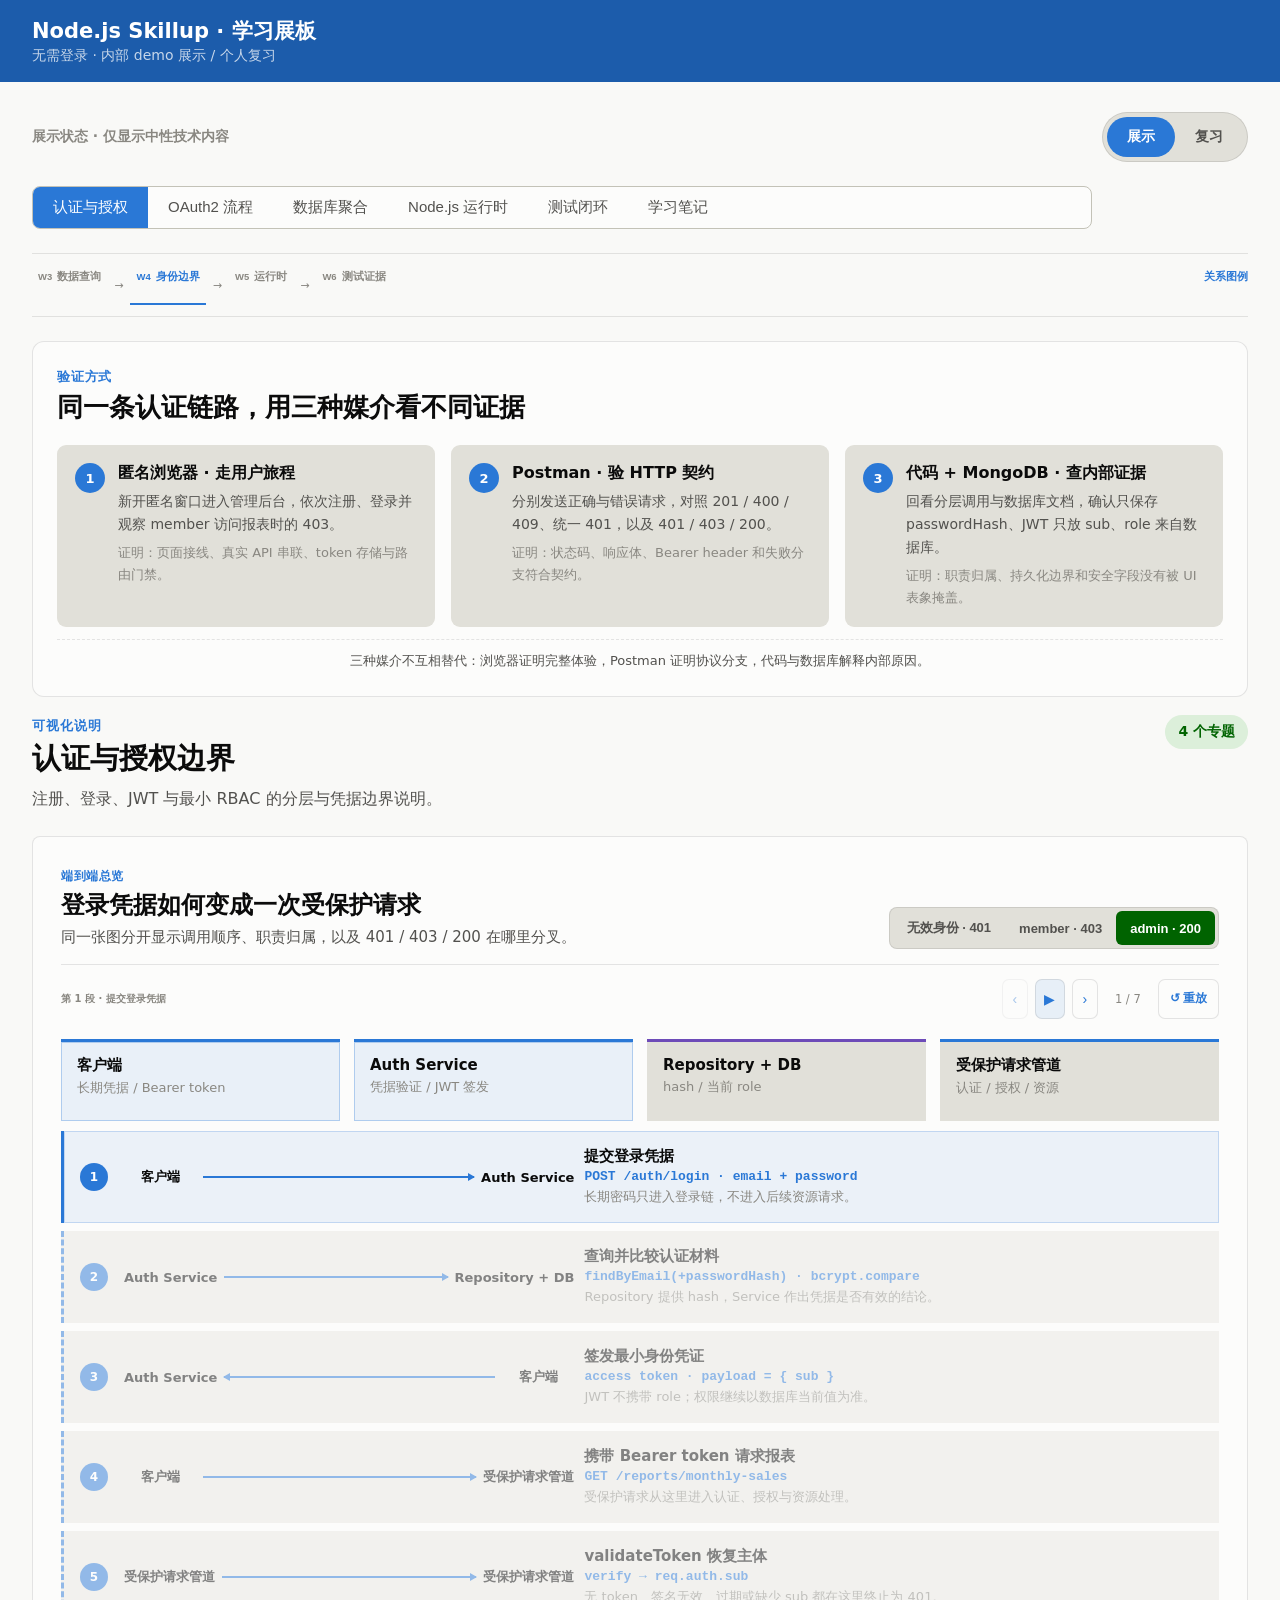
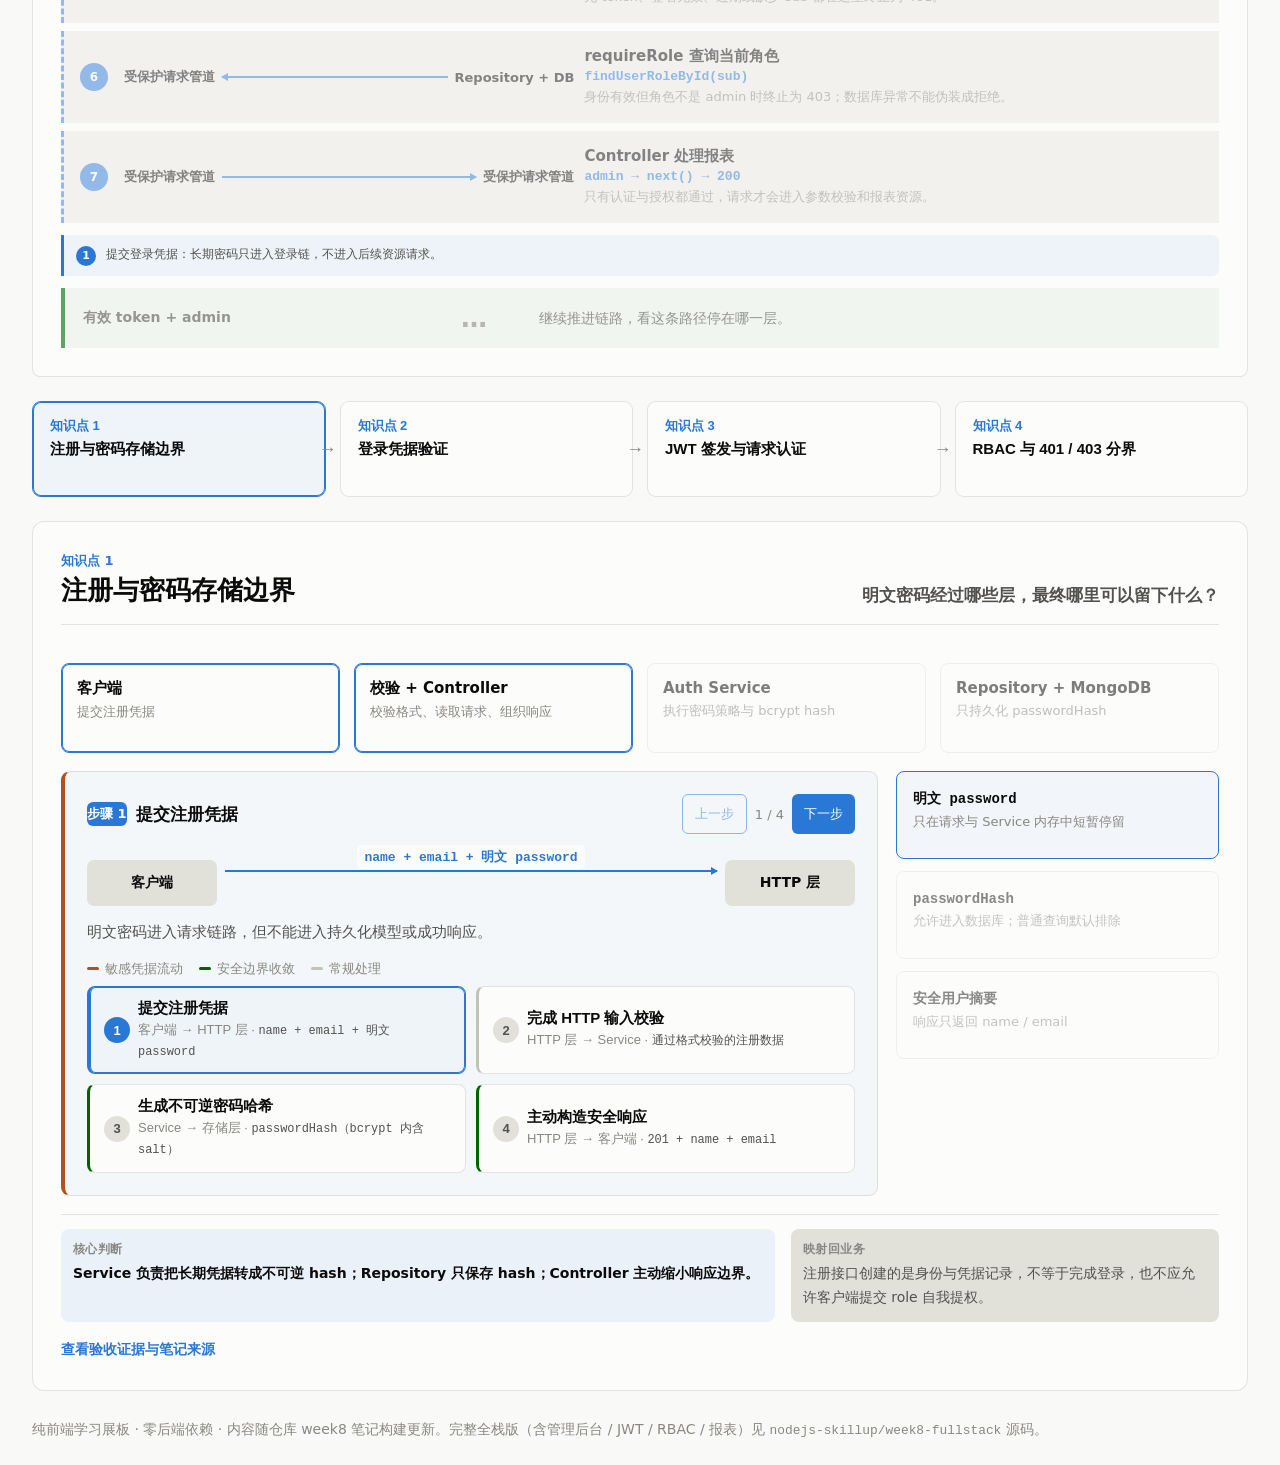
==== commit ffd63e3a: "展板发布：逐帧语法统一后的构建产物 对应 nodejs-skillup#59（已合并）。把 W5 大数据流生产边界组的逐帧表达 推广到除笔记 tab 外的全部展示内容：知识点 1/2/3/7/8 补齐" ====
--- a/skillup-week8/index.html
+++ b/skillup-week8/index.html
@@ -4,8 +4,8 @@
     <meta charset="utf-8" />
     <meta name="viewport" content="width=device-width, initial-scale=1" />
     <title>Node.js Skillup · 学习展板</title>
-    <script type="module" crossorigin src="/skillup-week8/assets/index-CdXuEArW.js"></script>
-    <link rel="stylesheet" crossorigin href="/skillup-week8/assets/index-DZlazq8Y.css">
+    <script type="module" crossorigin src="/skillup-week8/assets/index-4HC8pRXg.js"></script>
+    <link rel="stylesheet" crossorigin href="/skillup-week8/assets/index-DUi1Nbe_.css">
     <link rel="icon" href="data:image/svg+xml,%3Csvg%20xmlns%3D%22http%3A%2F%2Fwww.w3.org%2F2000%2Fsvg%22%20viewBox%3D%220%200%2032%2032%22%3E%3Crect%20width%3D%2232%22%20height%3D%2232%22%20rx%3D%227%22%20fill%3D%22%231c5cab%22%2F%3E%3Cpath%20d%3D%22M9%2021V11h2.6l4.8%206.4V11H19v10h-2.6l-4.8-6.4V21z%22%20fill%3D%22%23fff%22%2F%3E%3C%2Fsvg%3E" />
   </head>
   <body>
--- a/skillup-week8/assets/index-DUi1Nbe_.css
+++ b/skillup-week8/assets/index-DUi1Nbe_.css
@@ -0,0 +1 @@
+*{box-sizing:border-box}:root{color-scheme:light;--page: #f9f9f7;--surface: #fcfcfb;--text-primary: #0b0b0b;--text-secondary: #52514e;--text-muted: #898781;--grid: #e1e0d9;--baseline: #c3c2b7;--border: rgba(11, 11, 11, .1);--series-1: #2a78d6;--series-2: #6d4bb8;--status-good: #006300;--status-good-bg: rgba(12, 163, 12, .12);--status-serious: #b4501f;--status-serious-bg: rgba(236, 131, 90, .16);--status-critical: #d03b3b;--status-critical-bg: rgba(208, 59, 59, .12);--header-bg: #1c5cab;--viz-flow: var(--series-1);--viz-resource: var(--series-2);--viz-success: var(--status-good);--viz-controlled: var(--status-serious);--viz-failure: var(--status-critical);--viz-unknown: var(--text-muted);--fs-s1: 7.5px;--fs-s2: 8px;--fs-s3: 8.5px;--fs-s4: 9px;--fs-s5: 9.5px;--fs-s6: 10px;--fs-s7: 10.5px}@media (prefers-color-scheme: dark){:root{color-scheme:dark;--page: #0d0d0d;--surface: #1a1a19;--text-primary: #ffffff;--text-secondary: #c3c2b7;--text-muted: #898781;--grid: #2c2c2a;--baseline: #383835;--border: rgba(255, 255, 255, .1);--series-1: #3987e5;--series-2: #9d7ce6;--status-good: #0ca30c;--status-serious: #ec835a;--status-critical: #e66767;--header-bg: #104281}}body{font-family:system-ui,-apple-system,Segoe UI,sans-serif;margin:0;color:var(--text-primary);background:var(--page)}.app-header{display:flex;align-items:center;justify-content:space-between;gap:12px;padding:14px 24px;background:var(--header-bg);color:#fff}.app-header h1{font-size:17px;margin:0}.app-header .sub{font-size:12px;opacity:.75}.head-right{display:flex;align-items:center;gap:10px}.app-nav{display:flex;padding:3px;border-radius:7px;background:#ffffff1f}.app-nav button{padding:6px 9px;background:transparent;font-size:11px}.app-nav button.on{background:#ffffff38;font-weight:700}.pill{font-size:12px;padding:3px 10px;border-radius:999px;background:#fff3}.pill.on{background:#ffffff47;font-weight:600}.page{max-width:880px;margin:0 auto;padding:20px 16px}footer.page{padding-top:0;font-size:12px}.auth-view{max-width:400px;margin:40px auto}.admin-auth-intro{margin-bottom:14px}.admin-auth-intro span{color:var(--series-1);font-size:11px;font-weight:700;letter-spacing:.06em;text-transform:uppercase}.admin-auth-intro h2{margin:5px 0 7px;font-size:20px}.admin-auth-intro p{margin:0;color:var(--text-secondary);font-size:12.5px;line-height:1.6}.card{display:flex;flex-direction:column;gap:12px;background:var(--surface);padding:22px;border-radius:12px;border:1px solid var(--border)}label{display:flex;flex-direction:column;gap:4px;font-size:14px;color:var(--text-secondary)}input,select{padding:8px 10px;border:1px solid var(--baseline);border-radius:6px;font-size:14px;background:var(--surface);color:var(--text-primary)}button{padding:9px 16px;border:none;border-radius:6px;background:var(--series-1);color:#fff;font-size:14px;cursor:pointer}button:disabled{opacity:.5;cursor:not-allowed}button.ghost{background:transparent;color:var(--series-1);border:1px solid var(--series-1)}button.ghost.inverse{color:#fff;border-color:#fff9}.error{color:var(--status-critical);font-size:13px;margin:0}.info{color:var(--status-good);font-size:13px;margin:0}.muted{color:var(--text-muted);font-size:13px}.dashboard{display:flex;flex-direction:column;gap:16px}.showcase,.showcase-panel{display:flex;flex-direction:column;gap:18px}.showcase-tabs{display:grid;grid-template-columns:repeat(6,auto);align-self:center}.showcase-viewbar{display:flex;justify-content:space-between;align-items:center;gap:12px;flex-wrap:wrap}.showcase-viewbar-label{color:var(--text-muted);font-size:12px;font-weight:700}.board-mode{display:inline-flex;padding:3px;border:1px solid var(--border);border-radius:999px;background:var(--grid)}.board-mode button{padding:6px 16px;border:0;border-radius:999px;background:transparent;color:var(--text-secondary);font-size:12px;font-weight:700;cursor:pointer}.board-mode button.on{background:var(--series-1);color:#fff}.showcase-review-banner{display:flex;justify-content:space-between;align-items:center;gap:14px;flex-wrap:wrap;padding:11px 15px;border:1px solid color-mix(in srgb,var(--status-serious) 45%,var(--border));border-radius:10px;background:color-mix(in srgb,var(--status-serious) 9%,var(--surface))}.showcase-review-banner strong{display:block;color:var(--status-serious);font-size:13px}.showcase-review-banner span{color:var(--text-secondary);font-size:12px}.showcase-review-banner button{flex:none;padding:7px 14px;background:var(--status-serious);font-size:12px}.showcase-context{display:flex;align-items:flex-start;justify-content:space-between;gap:18px;padding:11px 0;border-top:1px solid var(--border);border-bottom:1px solid var(--border)}.learning-sequence{display:flex;min-width:0;align-items:center;gap:7px}.learning-sequence button{display:flex;min-width:0;padding:4px 6px;align-items:baseline;gap:5px;border:0;border-radius:0;background:transparent;color:var(--text-muted);text-align:left}.learning-sequence button:hover,.learning-sequence button.on{color:var(--series-1)}.learning-sequence button.on{box-shadow:inset 0 -2px 0 var(--series-1)}.learning-sequence button span{font-size:var(--fs-s5);font-weight:800}.learning-sequence button strong{font-size:11px;white-space:nowrap}.learning-sequence>i{color:var(--text-muted);font-size:11px;font-style:normal}.global-viz-legend{flex:none;color:var(--text-secondary);font-size:var(--fs-s7)}.global-viz-legend summary{color:var(--series-1);font-weight:700;text-align:right;cursor:pointer}.global-viz-legend>div{display:flex;max-width:560px;margin-top:9px;flex-wrap:wrap;justify-content:flex-end;gap:7px 12px}.global-viz-legend>div span{display:inline-flex;align-items:center;gap:5px}.global-viz-legend>div span:before{content:"";width:13px;height:3px;border-radius:2px;background:var(--viz-flow)}.global-viz-legend span.resource:before{background:var(--viz-resource)}.global-viz-legend span.success:before{background:var(--viz-success)}.global-viz-legend span.controlled:before{background:var(--viz-controlled)}.global-viz-legend span.failure:before{background:var(--viz-failure)}.global-viz-legend span.unknown:before{height:0;border-top:2px dashed var(--viz-unknown);background:transparent}.global-viz-legend p{margin:7px 0 0;color:var(--text-muted);text-align:right}.mobile-scroll-cue{display:none}.experiment-guide{padding:18px;border:1px solid var(--border);border-radius:12px;background:var(--surface)}.experiment-guide-head{display:flex;justify-content:space-between;align-items:flex-end;gap:20px}.experiment-guide-head span{color:var(--series-1);font-size:var(--fs-s7);font-weight:700;letter-spacing:.06em;text-transform:uppercase}.experiment-guide-head h2{margin:4px 0 0;font-size:19px}.experiment-guide-head button{flex:none}.experiment-methods{display:grid;grid-template-columns:repeat(3,minmax(0,1fr));gap:9px;margin-top:15px}.experiment-methods article{display:flex;gap:10px;min-height:142px;padding:12px;border-radius:9px;background:var(--grid)}.experiment-methods b{display:grid;place-items:center;flex:none;width:24px;height:24px;border-radius:50%;background:var(--series-1);color:#fff;font-size:11px}.experiment-methods strong{font-size:12.5px}.experiment-methods p{margin:6px 0;color:var(--text-secondary);font-size:11.5px;line-height:1.5}.experiment-methods span{color:var(--text-muted);font-size:var(--fs-s7);line-height:1.45}.experiment-rule{margin:12px 0 0;padding-top:11px;border-top:1px dashed var(--border);color:var(--text-secondary);font-size:11.5px;text-align:center}.section-tabs{display:inline-flex;align-self:flex-start;border:1px solid var(--baseline);border-radius:8px;overflow:hidden;background:var(--surface)}.section-tabs button{background:transparent;color:var(--text-secondary);border:none;border-radius:0;padding:8px 16px}.section-tabs button.on{background:var(--series-1);color:#fff}.filter-row{display:flex;flex-wrap:wrap;align-items:flex-end;gap:12px}.filter-row label{font-size:12px}.notice{background:var(--surface);border:1px solid var(--border);border-left:4px solid var(--status-serious);border-radius:10px;padding:14px 18px}.notice p{color:var(--text-secondary);font-size:14px;margin:8px 0 0;line-height:1.7}.kpi-row{display:grid;grid-template-columns:repeat(auto-fit,minmax(170px,1fr));gap:12px;margin-bottom:16px}.stat-tile{background:var(--surface);border:1px solid var(--border);border-radius:12px;padding:14px 16px}.stat-label{font-size:12px;color:var(--text-secondary)}.stat-value{font-size:26px;font-weight:600;margin-top:4px}.stat-hint{font-size:12px;color:var(--text-muted);margin-top:2px}.chart-card{background:var(--surface);border:1px solid var(--border);border-radius:12px;padding:16px 18px;margin-bottom:16px}.chart-card-head{display:flex;align-items:flex-start;justify-content:space-between;gap:12px;margin-bottom:10px}.chart-card-head h3{margin:0;font-size:15px}.chart-card-head .muted{margin:2px 0 0;font-size:12px}.view-toggle{display:inline-flex;border:1px solid var(--baseline);border-radius:6px;overflow:hidden}.view-toggle button{background:transparent;color:var(--text-secondary);border:none;border-radius:0;padding:5px 12px;font-size:12px}.view-toggle button.on{background:var(--series-1);color:#fff}.chart-wrap{position:relative;width:100%}.chart-wrap svg{width:100%;height:auto;display:block}.series-fill{fill:var(--series-1)}.grid-line{stroke:var(--grid);stroke-width:1}.axis-line{stroke:var(--baseline);stroke-width:1}.tick-text{fill:var(--text-muted);font-size:11px;font-variant-numeric:tabular-nums}.value-text{fill:var(--text-secondary);font-size:11px;font-weight:600}.chart-tooltip{position:absolute;pointer-events:none;background:var(--surface);border:1px solid var(--border);box-shadow:0 2px 10px #00000026;border-radius:8px;padding:8px 10px;font-size:12px;max-width:260px;z-index:5}.tip-value{font-size:14px;font-weight:600}.tip-row{color:var(--text-secondary);margin-top:2px}.data-table{width:100%;border-collapse:collapse;font-size:13px}.data-table th,.data-table td{text-align:left;padding:7px 10px;border-bottom:1px solid var(--grid)}.data-table th{color:var(--text-muted);font-weight:500;font-size:12px}.data-table .num{text-align:right;font-variant-numeric:tabular-nums}.probe-body{font-family:ui-monospace,SFMono-Regular,Menlo,monospace;font-size:12px;color:var(--text-secondary);word-break:break-all}.probe-actions{display:flex;gap:10px;flex-wrap:wrap;margin-bottom:12px}.badge{display:inline-block;font-size:12px;font-weight:600;padding:2px 8px;border-radius:999px;white-space:nowrap}.badge-ok{color:var(--status-good);background:var(--status-good-bg)}.badge-warn{color:var(--status-serious);background:var(--status-serious-bg)}.badge-err{color:var(--status-critical);background:var(--status-critical-bg)}.oauth-flow{display:flex;flex-direction:column;gap:16px}.oauth-lanes{display:grid;grid-template-columns:repeat(3,1fr);gap:10px;margin:4px 0 14px}.oauth-lane{border:1px solid var(--border);border-radius:8px;padding:10px 12px;text-align:center;opacity:.5;transition:opacity .18s,border-color .18s,box-shadow .18s}.oauth-lane.active{opacity:1;border-color:var(--series-1);box-shadow:inset 0 0 0 1px var(--series-1)}.oauth-lane strong{display:block;font-size:13px}.oauth-lane span{display:block;font-size:11px;color:var(--text-muted);margin-top:2px}.oauth-stage{border:1px solid var(--border);border-left:3px solid var(--baseline);border-radius:8px;padding:14px 16px;background:var(--surface)}.oauth-stage.front{border-left-color:var(--status-serious)}.oauth-stage.back{border-left-color:var(--status-good)}.oauth-stage.session{border-left-color:var(--viz-flow)}.oauth-stage-head{display:flex;align-items:center;gap:10px;flex-wrap:wrap;margin-bottom:16px}.oauth-step-no{display:inline-grid;place-items:center;width:24px;height:24px;border-radius:999px;background:var(--series-1);color:#fff;font-size:12px;font-weight:700}.oauth-stage-head strong{font-size:15px}.oauth-chan{margin-left:auto;font-size:11px;font-weight:600;padding:3px 8px;border-radius:999px}.oauth-chan.front{color:var(--status-serious);background:var(--status-serious-bg)}.oauth-chan.back{color:var(--status-good);background:var(--status-good-bg)}.oauth-chan.session{color:var(--viz-flow);background:color-mix(in srgb,var(--viz-flow) 12%,var(--surface))}.oauth-arrow{display:flex;align-items:center;gap:8px}.oauth-endpoint{flex:0 0 auto;font-size:13px;font-weight:600;padding:6px 12px;border:1px solid var(--border);border-radius:8px;background:var(--page)}.oauth-line{position:relative;flex:1 1 auto;height:2px;background:var(--baseline);display:flex;justify-content:center}.oauth-line:after{content:"";position:absolute;right:-1px;top:50%;transform:translateY(-50%);border-left:8px solid var(--baseline);border-top:5px solid transparent;border-bottom:5px solid transparent}.oauth-payload{position:relative;top:-11px;font-size:12px;color:var(--text-secondary);background:var(--surface);padding:0 8px;white-space:nowrap}.oauth-note{margin:16px 0 0;font-size:13px;color:var(--text-secondary);line-height:1.7}.oauth-recall{display:flex;min-height:260px;padding:34px 20px;flex-direction:column;align-items:center;justify-content:center;text-align:center;border:1px dashed var(--border);border-left:3px solid var(--series-1);border-radius:8px}.oauth-recall>span{color:var(--series-1);font-size:var(--fs-s7);font-weight:700;text-transform:uppercase}.oauth-recall h4{max-width:620px;margin:8px 0 6px;font-size:18px;line-height:1.45}.oauth-recall p{max-width:620px;margin:0 0 18px;color:var(--text-secondary);font-size:12px;line-height:1.6}.oauth-recall button{padding:7px 14px;font-size:12px}.oauth-legend{display:flex;flex-wrap:wrap;gap:16px;margin-top:14px;color:var(--text-muted);font-size:11px}.oauth-legend span{display:inline-flex;align-items:center;gap:6px}.oauth-legend span:before{content:"";width:12px;height:3px;border-radius:2px}.oauth-legend .front:before{background:var(--status-serious)}.oauth-legend .back:before{background:var(--status-good)}.oauth-legend .session:before{background:var(--viz-flow)}.oauth-steps{list-style:none;margin:8px 0 0;padding:0;display:flex;flex-direction:column;gap:6px}.oauth-step-item{display:grid;grid-template-columns:24px 1fr auto;align-items:center;gap:10px;width:100%;padding:8px 11px;border:1px solid var(--border);border-left:3px solid var(--baseline);border-radius:8px;background:var(--surface);color:var(--text-primary);text-align:left;cursor:pointer}.oauth-step-item.front{border-left-color:var(--status-serious)}.oauth-step-item.back{border-left-color:var(--status-good)}.oauth-step-item.session{border-left-color:var(--viz-flow)}.oauth-step-item:hover{border-color:var(--series-1)}.oauth-step-item.on{border-color:var(--series-1);box-shadow:inset 0 0 0 1px var(--series-1);background:color-mix(in srgb,var(--series-1) 6%,var(--surface))}.oauth-step-idx{display:grid;place-items:center;width:22px;height:22px;border-radius:50%;background:var(--grid);color:var(--text-secondary);font-size:11px;font-weight:700;font-variant-numeric:tabular-nums}.oauth-step-item.on .oauth-step-idx{background:var(--series-1);color:#fff}.oauth-step-item.done .oauth-step-idx{background:color-mix(in srgb,var(--status-good) 20%,var(--grid));color:var(--status-good)}.oauth-step-main{display:flex;flex-direction:column;gap:2px;min-width:0}.oauth-step-main strong{font-size:13px}.oauth-step-route{font-size:11px;color:var(--text-muted);line-height:1.5}.oauth-step-route code{color:var(--text-secondary)}.oauth-step-chan{flex:none;font-size:var(--fs-s7);font-weight:700;padding:2px 8px;border-radius:999px}.oauth-step-chan.front{color:var(--status-serious);background:var(--status-serious-bg)}.oauth-step-chan.back{color:var(--status-good);background:var(--status-good-bg)}.oauth-step-chan.session{color:var(--viz-flow);background:color-mix(in srgb,var(--viz-flow) 12%,var(--surface))}.oauth-creds{display:grid;grid-template-columns:repeat(5,1fr);gap:10px}.oauth-cred{border:1px solid var(--border);border-radius:8px;padding:10px 12px;opacity:.5;transition:opacity .18s,border-color .18s,box-shadow .18s}.oauth-cred.active{opacity:1;border-color:var(--series-1);box-shadow:inset 0 0 0 1px var(--series-1)}.oauth-cred code{font-size:12px;font-weight:700}.oauth-cred span{display:block;margin-top:4px;font-size:11px;color:var(--text-muted);line-height:1.5}.auth-master{padding:20px;border:1px solid var(--border);border-radius:8px;background:var(--surface)}.auth-master>[role=tabpanel],.w6-flow-stage>[role=tabpanel]{display:contents}.auth-master-head{display:flex;align-items:flex-end;justify-content:space-between;gap:18px;padding-bottom:15px;border-bottom:1px solid var(--border)}.auth-master-head>div:first-child>span{color:var(--viz-flow);font-size:var(--fs-s7);font-weight:700;letter-spacing:.05em;text-transform:uppercase}.auth-master-head h3{margin:4px 0 5px;font-size:18px}.auth-master-head p{margin:0;color:var(--text-secondary);font-size:12px;line-height:1.55}.auth-path-toggle{display:inline-flex;flex:none;padding:3px;border:1px solid var(--border);border-radius:8px;background:var(--grid)}.auth-path-toggle button{min-height:0;padding:6px 10px;border-radius:6px;background:transparent;color:var(--text-secondary);font-size:11px;font-weight:700;white-space:nowrap}.auth-path-toggle button.on{color:#fff}.auth-path-toggle button.unauthorized.on,.auth-path-toggle button.forbidden.on{background:var(--viz-controlled)}.auth-path-toggle button.success.on{background:var(--viz-success)}.auth-master-lanes{display:grid;grid-template-columns:repeat(4,minmax(0,1fr));gap:8px;margin:16px 0 10px}.auth-master-lanes div{min-height:64px;padding:10px 12px;border-top:3px solid var(--viz-flow);background:var(--grid)}.auth-master-lanes div:nth-child(3){border-top-color:var(--viz-resource)}.auth-master-lanes strong{display:block;font-size:12px}.auth-master-lanes span{display:block;margin-top:4px;color:var(--text-muted);font-size:var(--fs-s7);line-height:1.4}.auth-master-sequence{display:flex;flex-direction:column;gap:6px;margin:0;padding:0;list-style:none}.auth-master-sequence li{display:grid;grid-template-columns:28px minmax(260px,.9fr) minmax(0,1.1fr) 48px;align-items:center;gap:10px;min-height:72px;padding:10px 12px;border-left:3px solid var(--viz-flow);background:color-mix(in srgb,var(--grid) 70%,var(--surface));transition:opacity .18s ease,border-color .18s ease}.auth-master-sequence li.context{opacity:.34}.auth-master-sequence li>b{display:grid;place-items:center;width:24px;height:24px;border-radius:50%;background:var(--viz-flow);color:#fff;font-size:var(--fs-s6)}.auth-master-message{display:grid;grid-template-columns:minmax(72px,auto) minmax(28px,1fr) minmax(72px,auto);align-items:center;gap:7px;min-width:0}.auth-master-message span{font-size:var(--fs-s7);font-weight:700;text-align:center;overflow-wrap:anywhere}.auth-master-message i{position:relative;display:block;border-top:2px solid var(--viz-flow)}.auth-master-message i:after{content:"";position:absolute;right:-1px;top:-5px;border-top:4px solid transparent;border-bottom:4px solid transparent;border-left:7px solid var(--viz-flow)}.auth-master-message i.reverse:after{right:auto;left:-1px;border-right:7px solid var(--viz-flow);border-left:0}.auth-master-copy{min-width:0}.auth-master-copy strong,.auth-master-copy code,.auth-master-copy small{display:block}.auth-master-copy strong{font-size:12.5px}.auth-master-copy code{margin-top:3px;color:var(--viz-flow);font-size:var(--fs-s7);font-weight:700;overflow-wrap:anywhere}.auth-master-copy small{margin-top:4px;color:var(--text-muted);font-size:var(--fs-s7);line-height:1.45}.auth-master-status{display:grid;place-items:center;min-width:42px;min-height:28px;border-radius:999px;color:#fff;font-size:11px;font-style:normal;font-weight:800}.auth-master-status.status-401,.auth-master-status.status-403{background:var(--viz-controlled)}.auth-master-status.status-200{background:var(--viz-success)}.auth-master-outcome{display:grid;grid-template-columns:minmax(170px,.55fr) 64px minmax(0,1fr);align-items:center;gap:14px;margin-top:12px;padding:12px 14px;border-left:4px solid var(--viz-controlled);background:color-mix(in srgb,var(--viz-controlled) 7%,var(--surface))}.auth-master-outcome.status-200{border-left-color:var(--viz-success);background:color-mix(in srgb,var(--viz-success) 7%,var(--surface))}.auth-master-outcome span{color:var(--text-secondary);font-size:11.5px;font-weight:700}.auth-master-outcome strong{color:var(--viz-controlled);font-size:21px;font-variant-numeric:tabular-nums}.auth-master-outcome.status-200 strong{color:var(--viz-success)}.auth-master-outcome p{margin:0;color:var(--text-secondary);font-size:11.5px;line-height:1.5}.auth-master-recall{display:flex;min-height:260px;padding:34px 20px 24px;flex-direction:column;align-items:center;justify-content:center;text-align:center}.auth-master-recall>span{color:var(--viz-flow);font-size:var(--fs-s7);font-weight:700;letter-spacing:.05em;text-transform:uppercase}.auth-master-recall h4{max-width:620px;margin:8px 0 5px;font-size:18px;line-height:1.45}.auth-master-recall p{max-width:580px;margin:0 0 18px;color:var(--text-secondary);font-size:12px;line-height:1.6}.auth-master-recall button{padding:7px 14px;font-size:12px}.authk-board{display:flex;flex-direction:column;gap:18px}.authk-head{display:flex;justify-content:space-between;align-items:flex-start;gap:24px}.authk-head>div>span{color:var(--series-1);font-size:11px;font-weight:700;letter-spacing:.08em;text-transform:uppercase}.authk-head h2{margin:4px 0 6px;font-size:22px}.authk-head p{margin:0;color:var(--text-secondary);font-size:13px;line-height:1.6}.authk-head b{flex:none;padding:7px 10px;border-radius:999px;color:var(--status-good);background:var(--status-good-bg);font-size:12px}.authk-nav{display:grid;grid-template-columns:repeat(4,minmax(0,1fr));gap:8px}.authk-nav button{display:flex;flex-direction:column;align-items:flex-start;gap:4px;min-height:62px;padding:10px 12px;border:1px solid var(--border);border-radius:9px;background:var(--surface);color:var(--text-primary);text-align:left}.authk-nav button:hover{border-color:var(--series-1)}.authk-nav button.on{border-color:var(--series-1);box-shadow:inset 0 0 0 1px var(--series-1);background:color-mix(in srgb,var(--series-1) 6%,var(--surface))}.authk-nav span{color:var(--series-1);font-size:var(--fs-s7);font-weight:700}.authk-nav strong{font-size:12px;line-height:1.35}.authk-stage{padding:20px;border:1px solid var(--border);border-radius:12px;background:var(--surface)}.authk-title-row{display:flex;justify-content:space-between;align-items:flex-end;gap:24px;padding-bottom:16px;border-bottom:1px solid var(--border)}.authk-title-row span{color:var(--series-1);font-size:11px;font-weight:700}.authk-title-row h3{margin:3px 0 0;font-size:20px}.authk-title-row p{max-width:380px;margin:0;color:var(--text-secondary);font-size:14px;font-weight:600;text-align:right;line-height:1.5}.authk-actors{display:grid;grid-template-columns:repeat(4,minmax(0,1fr));gap:8px;padding:18px 0 12px}.authk-actors div{min-height:66px;padding:10px 12px;border:1px solid var(--border);border-radius:8px;opacity:.52;transition:opacity .18s,border-color .18s,box-shadow .18s}.authk-actors div.active{opacity:1;border-color:var(--series-1);box-shadow:inset 0 0 0 1px var(--series-1)}.authk-actors strong{display:block;font-size:12px}.authk-actors span{display:block;margin-top:4px;color:var(--text-muted);font-size:var(--fs-s7);line-height:1.4}.authk-player{padding:16px;border:1px solid var(--border);border-left:4px solid var(--series-1);border-radius:9px;background:color-mix(in srgb,var(--series-1) 4%,var(--surface))}.authk-player.safe{border-left-color:var(--status-good)}.authk-player.warn{border-left-color:var(--status-serious)}.authk-player-head{display:flex;justify-content:space-between;align-items:center;gap:16px}.authk-player-head>div:first-child{display:flex;align-items:center;gap:9px}.authk-player-head>div:first-child span{display:grid;place-items:center;min-width:28px;height:24px;border-radius:6px;background:var(--series-1);color:#fff;font-size:11px;font-weight:700}.authk-player-head strong{font-size:14px}.authk-controls{display:flex;align-items:center;gap:8px}.authk-controls button{padding:6px 10px;font-size:11px}.authk-controls span{color:var(--text-muted);font-size:11px;font-variant-numeric:tabular-nums}.authk-arrow{display:grid;grid-template-columns:86px 1fr 86px;align-items:center;gap:8px;margin-top:18px}.authk-arrow>span{display:grid;place-items:center;min-height:38px;padding:6px;border-radius:7px;background:var(--grid);font-size:11px;font-weight:700;text-align:center}.authk-arrow>div{position:relative;display:flex;justify-content:center;border-top:2px solid var(--series-1)}.authk-arrow>div:after{content:"";position:absolute;right:-1px;top:-5px;border-top:4px solid transparent;border-bottom:4px solid transparent;border-left:7px solid var(--series-1)}.authk-arrow code{position:relative;top:-24px;max-width:94%;padding:3px 7px;border-radius:5px;background:var(--surface);color:var(--series-1);font-size:11px;font-weight:700;text-align:center;white-space:normal}.authk-player>p{margin:14px 0 0;color:var(--text-secondary);font-size:12.5px;line-height:1.65}.authk-legend{display:flex;flex-wrap:wrap;gap:16px;margin-top:14px;color:var(--text-muted);font-size:11px}.authk-legend span{display:inline-flex;align-items:center;gap:6px}.authk-legend span:before{content:"";width:12px;height:3px;border-radius:2px;background:var(--baseline)}.authk-legend .warn:before{background:var(--status-serious)}.authk-legend .safe:before{background:var(--status-good)}.authk-steps{list-style:none;margin:8px 0 0;padding:0;display:flex;flex-direction:column;gap:6px}.authk-step-item{display:grid;grid-template-columns:24px 1fr;align-items:center;gap:10px;width:100%;padding:8px 11px;border:1px solid var(--border);border-left:3px solid var(--baseline);border-radius:8px;background:var(--surface);color:var(--text-primary);text-align:left;cursor:pointer}.authk-step-item.warn{border-left-color:var(--status-serious)}.authk-step-item.safe{border-left-color:var(--status-good)}.authk-step-item:hover{border-color:var(--series-1)}.authk-step-item.on{border-color:var(--series-1);box-shadow:inset 0 0 0 1px var(--series-1);background:color-mix(in srgb,var(--series-1) 6%,var(--surface))}.authk-step-idx{display:grid;place-items:center;width:22px;height:22px;border-radius:50%;background:var(--grid);color:var(--text-secondary);font-size:11px;font-weight:700;font-variant-numeric:tabular-nums}.authk-step-item.on .authk-step-idx{background:var(--series-1);color:#fff}.authk-step-item.done .authk-step-idx{background:color-mix(in srgb,var(--status-good) 20%,var(--grid));color:var(--status-good)}.authk-step-main{display:flex;flex-direction:column;gap:2px;min-width:0}.authk-step-main strong{font-size:13px}.authk-step-route{font-size:11px;color:var(--text-muted);line-height:1.5}.authk-step-route code{color:var(--text-secondary)}.authk-artifacts{display:grid;grid-template-columns:repeat(auto-fit,minmax(150px,1fr));gap:8px;margin-top:12px}.authk-artifacts div{padding:10px 11px;border:1px solid var(--border);border-radius:8px;opacity:.48}.authk-artifacts div.active{opacity:1;border-color:var(--series-1);background:color-mix(in srgb,var(--series-1) 5%,var(--surface))}.authk-artifacts code{font-size:11px;font-weight:700}.authk-artifacts span{display:block;margin-top:4px;color:var(--text-muted);font-size:var(--fs-s7);line-height:1.45}.authk-outcomes{display:grid;grid-template-columns:repeat(3,minmax(0,1fr));gap:8px;margin-top:12px}.authk-outcomes div{padding:10px 12px;border-radius:8px;background:var(--grid)}.authk-outcomes div.good{border-left:3px solid var(--status-good)}.authk-outcomes div.warn{border-left:3px solid var(--status-serious)}.authk-outcomes div.bad{border-left:3px solid var(--viz-controlled)}.authk-outcomes span{display:block;color:var(--text-muted);font-size:var(--fs-s7)}.authk-outcomes strong{display:block;margin:3px 0;font-size:17px}.authk-outcomes .good strong{color:var(--status-good)}.authk-outcomes .warn strong{color:var(--status-serious)}.authk-outcomes .bad strong{color:var(--viz-controlled)}.authk-outcomes p{margin:0;color:var(--text-secondary);font-size:11px;line-height:1.4}.authk-conclusion{display:grid;grid-template-columns:minmax(0,1.25fr) minmax(240px,.75fr);gap:10px;margin-top:14px;padding-top:14px;border-top:1px solid var(--border)}.authk-conclusion>div{padding:12px;border-radius:8px}.authk-conclusion>div:first-child{background:color-mix(in srgb,var(--series-1) 8%,var(--surface))}.authk-conclusion>div:nth-child(2){background:var(--grid)}.authk-conclusion div>span{display:block;margin-bottom:4px;color:var(--text-muted);font-size:var(--fs-s6);font-weight:700;letter-spacing:.04em;text-transform:uppercase}.authk-conclusion strong{font-size:12.5px;line-height:1.55}.authk-conclusion p{margin:0;color:var(--text-secondary);font-size:11.5px;line-height:1.55}.authk-conclusion details{grid-column:1 / -1;color:var(--text-secondary);font-size:12px}.authk-conclusion summary{width:fit-content;color:var(--series-1);cursor:pointer;font-weight:600}.authk-conclusion ul{margin:8px 0;padding-left:18px;line-height:1.65}.authk-conclusion small{color:var(--text-muted)}.w5-board{display:flex;flex-direction:column;gap:18px}.w5-board-head{display:flex;justify-content:space-between;align-items:flex-start;gap:24px}.w5-board-head h2{margin:4px 0 6px;font-size:22px}.w5-board-head p{margin:0;color:var(--text-secondary);font-size:13px;line-height:1.6}.w5-kicker{color:var(--series-1);font-size:11px;font-weight:700;letter-spacing:.08em;text-transform:uppercase}.w5-verified{flex:none;padding:7px 10px;border-radius:999px;color:var(--status-good);background:var(--status-good-bg);font-size:12px;font-weight:700}.w5-nav-groups{display:grid;grid-template-columns:repeat(3,minmax(0,1fr));align-items:start;gap:12px}.w5-nav-group{padding:12px;border:1px solid var(--border);border-radius:10px;background:color-mix(in srgb,var(--grid) 55%,var(--surface))}.w5-nav-group-title{display:block;margin-bottom:8px;color:var(--text-muted);font-size:var(--fs-s7);font-weight:700;letter-spacing:.05em;text-transform:uppercase}.w5-knowledge-nav{display:grid;grid-template-columns:repeat(2,minmax(0,1fr));gap:10px}.w5-nav-group .w5-knowledge-nav{grid-template-columns:1fr;gap:7px}.w5-knowledge-nav button{display:flex;align-items:center;gap:12px;padding:12px 14px;border:1px solid var(--border);border-radius:9px;background:var(--surface);color:var(--text-primary);text-align:left;cursor:pointer}.w5-knowledge-nav button:hover{border-color:var(--series-1)}.w5-knowledge-nav button.on{border-color:var(--series-1);box-shadow:inset 0 0 0 1px var(--series-1);background:color-mix(in srgb,var(--series-1) 6%,var(--surface))}.w5-knowledge-nav span{color:var(--series-1);font-size:11px;font-weight:700;white-space:nowrap}.w5-knowledge-nav strong{font-size:13px}.w5-knowledge-nav em{margin-left:auto;color:var(--text-muted);font-size:var(--fs-s5);font-style:normal;white-space:nowrap}.w5-stage{padding:20px;border:1px solid var(--border);border-radius:12px;background:var(--surface)}.w5-stage-title{display:flex;justify-content:space-between;align-items:flex-end;gap:24px;padding-bottom:16px;border-bottom:1px solid var(--border)}.w5-stage-title span{color:var(--series-1);font-size:11px;font-weight:700}.w5-stage-title h3{margin:3px 0 0;font-size:20px}.w5-stage-title p{max-width:360px;margin:0;color:var(--text-secondary);font-size:14px;font-weight:600;text-align:right;line-height:1.5}.w5-recall-gate{display:flex;min-height:280px;padding:42px 20px;flex-direction:column;align-items:center;justify-content:center;text-align:center}.w5-recall-gate>span{color:var(--series-1);font-size:var(--fs-s7);font-weight:700;letter-spacing:.06em;text-transform:uppercase}.w5-recall-gate h4{margin:8px 0 4px;font-size:19px}.w5-recall-gate p{max-width:520px;margin:0;color:var(--text-secondary);font-size:14px;line-height:1.6}.w5-recall-gate small{margin:10px 0 18px;color:var(--text-muted);font-size:11.5px}.w5-recall-gate button{padding:8px 14px}.w5-runtime-map{margin:20px 0 2px;padding:16px;border:1px solid var(--border);border-radius:8px;background:color-mix(in srgb,var(--grid) 36%,var(--surface))}.w5-runtime-map-head{display:flex;align-items:flex-start;justify-content:space-between;gap:20px;margin-bottom:13px}.w5-runtime-map-head span{color:var(--series-1);font-size:var(--fs-s6);font-weight:700;text-transform:uppercase}.w5-runtime-map-head h4{margin:3px 0 0;font-size:15px}.w5-runtime-map-head p{max-width:420px;margin:0;color:var(--text-secondary);font-size:11.5px;line-height:1.55;text-align:right}.w5-runtime-owners{display:grid;grid-template-columns:repeat(4,minmax(0,1fr));gap:8px}.w5-runtime-owners article{min-height:108px;padding:12px;border:1px solid var(--border);border-top:3px solid var(--baseline);border-radius:7px;background:var(--surface);transition:opacity .18s ease,border-color .18s ease,background .18s ease}.w5-runtime-owners article.main{border-top-color:var(--viz-flow)}.w5-runtime-owners article.pool,.w5-runtime-owners article.kernel{border-top-color:var(--viz-resource)}.w5-runtime-owners article.resource{border-top-color:var(--viz-controlled)}.w5-runtime-owners article.muted{opacity:.42}.w5-runtime-owners article.active{background:color-mix(in srgb,var(--series-1) 5%,var(--surface))}.w5-runtime-owners article>span{display:block;color:var(--text-muted);font-size:var(--fs-s5);font-weight:700;line-height:1.35}.w5-runtime-owners article>strong{display:block;margin:5px 0;font-size:12.5px;line-height:1.35}.w5-runtime-owners article>p{margin:0;color:var(--text-secondary);font-size:var(--fs-s7);line-height:1.45}.w5-runtime-route{display:grid;grid-template-columns:auto minmax(0,1fr);gap:7px 14px;margin-top:12px;padding-top:12px;border-top:1px solid var(--border)}.w5-runtime-route>span{color:var(--text-muted);font-size:var(--fs-s5);font-weight:700;text-transform:uppercase}.w5-runtime-route>div{min-width:0}.w5-runtime-route ol{display:flex;min-width:0;margin:0;padding:0;gap:18px;list-style:none}.w5-runtime-route li{position:relative;color:var(--series-1);font-size:11px;font-weight:700}.w5-runtime-route li:not(:last-child):after{content:"→";position:absolute;right:-13px;color:var(--text-muted)}.w5-runtime-route strong{display:block;margin-top:5px;color:var(--text-secondary);font-size:11.5px;line-height:1.45}.w5-event-loop{padding:20px 0}.w5-phase-map{margin-bottom:22px;padding-bottom:20px;border-bottom:1px solid var(--border)}.w5-phase-map-head{display:flex;align-items:flex-start;justify-content:space-between;gap:20px;margin-bottom:12px}.w5-phase-map-head span,.w5-subsection-head span{color:var(--series-1);font-size:var(--fs-s6);font-weight:700;text-transform:uppercase}.w5-phase-map-head h4,.w5-subsection-head h4{margin:3px 0 0;font-size:15px}.w5-phase-map-head p{max-width:360px;margin:0;color:var(--text-muted);font-size:11px;line-height:1.55;text-align:right}.w5-phase-map ol{display:grid;grid-template-columns:repeat(3,minmax(0,1fr));gap:8px;margin:0;padding:0;list-style:none}.w5-phase-map li{display:grid;grid-template-columns:24px 1fr;gap:7px 9px;min-height:112px;padding:11px;border-top:3px solid var(--series-1);background:var(--grid)}.w5-phase-map li.internal{border-top-color:var(--baseline)}.w5-phase-map li>b{display:grid;place-items:center;width:22px;height:22px;border-radius:50%;background:var(--series-1);color:#fff;font-size:var(--fs-s6)}.w5-phase-map li.internal>b{background:var(--baseline)}.w5-phase-map li div{display:flex;min-width:0;flex-direction:column;gap:2px}.w5-phase-map li strong{font-size:12px;overflow-wrap:anywhere}.w5-phase-map li span{color:var(--text-muted);font-size:var(--fs-s5);line-height:1.35}.w5-phase-map li p{grid-column:1 / -1;margin:0;color:var(--text-secondary);font-size:11px;line-height:1.5}.w5-phase-checkpoint{margin:10px 0 0;padding:9px 11px;border-left:3px solid var(--series-2);background:color-mix(in srgb,var(--series-2) 7%,var(--surface));color:var(--text-secondary);font-size:11.5px;line-height:1.55}.w5-phase-checkpoint b{margin-right:8px;color:var(--series-2)}.w5-reasoning h4,.w5-observations h4{margin:0 0 10px;color:var(--text-muted);font-size:11px;letter-spacing:.05em;text-transform:uppercase}.w5-reasoning-path{display:grid;grid-template-columns:repeat(4,minmax(0,1fr));gap:8px}.w5-reasoning-step{position:relative;display:flex;align-items:center;gap:8px;min-height:48px;padding:9px 10px;border-radius:8px;background:var(--grid)}.w5-reasoning-step:not(:last-child):after{content:"→";position:absolute;right:-9px;z-index:1;color:var(--text-muted)}.w5-reasoning-step span{display:grid;place-items:center;flex:none;width:22px;height:22px;border-radius:50%;background:var(--series-1);color:#fff;font-size:11px;font-weight:700}.w5-reasoning-step strong{font-size:12px;line-height:1.35}.w5-loop-layout{display:grid;grid-template-columns:minmax(0,1.45fr) minmax(240px,.75fr);gap:16px;margin-top:18px}.w5-lanes{display:flex;flex-direction:column;gap:8px}.w5-lane{display:grid;grid-template-columns:140px 1fr;align-items:center;min-height:58px;border-left:4px solid var(--baseline);border-radius:7px;padding:9px 12px;background:var(--grid)}.w5-lane.stack{border-left-color:var(--series-1)}.w5-lane.tick{border-left-color:var(--status-serious)}.w5-lane.microtask{border-left-color:var(--series-2)}.w5-lane.phase{border-left-color:var(--status-good)}.w5-lane div{display:flex;flex-direction:column;gap:3px}.w5-lane strong{font-size:13px}.w5-lane span{color:var(--text-muted);font-size:var(--fs-s7)}.w5-lane p{margin:0;color:var(--text-secondary);font-size:12px;line-height:1.5}.w5-observations{padding:14px;border:1px solid var(--border);border-radius:9px}.w5-observation+.w5-observation{margin-top:12px;padding-top:12px;border-top:1px solid var(--border)}.w5-observation span{color:var(--text-muted);font-size:11px}.w5-observation strong{display:block;margin:4px 0;color:var(--series-1);font-size:16px}.w5-observation-phase{display:inline-block;margin:6px 0 2px;padding:2px 8px;border-radius:999px;background:color-mix(in srgb,var(--series-1) 12%,var(--surface));color:var(--series-1);font-size:var(--fs-s7);font-style:normal;font-weight:700}.w5-observation p{margin:4px 0 0;color:var(--text-secondary);font-size:11.5px;line-height:1.5}.w5-loop-rule{display:flex;flex-wrap:wrap;align-items:baseline;gap:8px;margin:14px 0 0;padding:11px 13px;border:1px solid var(--border);border-left:3px solid var(--series-1);border-radius:8px;background:color-mix(in srgb,var(--series-1) 6%,var(--surface));color:var(--text-secondary);font-size:12px;line-height:1.6}.w5-loop-badge{flex:none;padding:2px 9px;border-radius:999px;background:var(--series-1);color:#fff;font-size:11px;font-weight:700}.w5-cpu-visual{padding:28px 0 24px}.w5-axis{display:flex;justify-content:space-between;margin:0 0 8px 132px;color:var(--text-muted);font-size:var(--fs-s6);font-variant-numeric:tabular-nums}.w5-timeline-card{display:grid;grid-template-columns:120px 1fr;gap:12px;align-items:center;padding:16px 0}.w5-timeline-card+.w5-timeline-card{border-top:1px solid var(--border)}.w5-timeline-summary{display:flex;flex-direction:column;gap:4px}.w5-timeline-summary strong{font-size:13px}.w5-timeline-summary span{color:var(--text-muted);font-size:var(--fs-s7);font-variant-numeric:tabular-nums}.w5-timeline-summary b{margin-top:2px;font-size:12px}.w5-timeline-card.good .w5-timeline-summary b{color:var(--status-good)}.w5-timeline-card.warn .w5-timeline-summary b{color:var(--status-serious)}.w5-timeline{position:relative;height:52px;border-radius:8px;background:var(--grid);overflow:visible}.w5-cpu-span{position:absolute;inset:12px auto 12px 0;border-radius:5px;background:color-mix(in srgb,var(--series-1) 76%,transparent)}.w5-timeline-card.warn .w5-cpu-span{background:color-mix(in srgb,var(--status-serious) 70%,transparent)}.w5-cpu-span i{position:absolute;left:8px;top:50%;color:#fff;font-size:var(--fs-s6);font-style:normal;font-weight:700;white-space:nowrap;transform:translateY(-50%)}.w5-cpu-span.narrow i{left:calc(100% + 7px);color:var(--text-secondary);font-weight:600}.w5-timer-marker,.w5-callback-marker{position:absolute;top:5px;bottom:5px;width:2px;transform:translate(-1px)}.w5-timer-marker{border-left:2px dashed var(--text-muted)}.w5-callback-marker{background:var(--status-good)}.w5-timeline-card.warn .w5-callback-marker{background:var(--status-serious)}.w5-timer-marker i,.w5-callback-marker i{position:absolute;left:5px;color:var(--text-muted);font-size:var(--fs-s5);font-style:normal;white-space:nowrap}.w5-timer-marker i{top:-13px}.w5-callback-marker i{bottom:-13px;color:inherit}.w5-conclusion{display:grid;grid-template-columns:minmax(0,1.35fr) minmax(240px,.65fr);gap:12px;padding-top:16px;border-top:1px solid var(--border)}.w5-judgment,.w5-business-map{padding:14px;border-radius:9px}.w5-judgment{background:color-mix(in srgb,var(--series-1) 9%,var(--surface))}.w5-business-map{background:var(--grid)}.w5-judgment span,.w5-business-map span{display:block;margin-bottom:5px;color:var(--text-muted);font-size:var(--fs-s7);font-weight:700;letter-spacing:.04em;text-transform:uppercase}.w5-judgment strong{font-size:13px;line-height:1.55}.w5-business-map p{margin:0;color:var(--text-secondary);font-size:12px;line-height:1.55}.w5-evidence{grid-column:1 / -1;color:var(--text-secondary);font-size:12px}.w5-evidence summary{width:fit-content;color:var(--series-1);cursor:pointer;font-weight:600}.w5-evidence ul{margin:9px 0 0;padding-left:18px;line-height:1.7}.w5-evidence small{display:block;margin-top:8px;color:var(--text-muted)}.w5-evidence p{margin:8px 0 0;padding:8px 10px;border-left:3px solid var(--status-serious);background:color-mix(in srgb,var(--status-serious) 5%,var(--surface));line-height:1.55}.w5-review-status{grid-column:1 / -1;margin:0;padding:10px 12px;border:1px solid color-mix(in srgb,var(--status-serious) 35%,var(--border));border-radius:8px;background:color-mix(in srgb,var(--status-serious) 7%,var(--surface));color:var(--text-secondary);font-size:12px;line-height:1.55}.w5-review-status b{display:block;margin-bottom:3px;color:var(--status-serious);font-size:var(--fs-s6);text-transform:uppercase}.w5-stage-body{animation:w5-fade-up .34s ease both}.w5-reasoning-step,.w5-lane{animation:w5-fade-up .36s ease both}@keyframes w5-fade-up{0%{opacity:0;transform:translateY(8px)}to{opacity:1;transform:none}}.fp-replay{flex:none;padding:6px 12px;border:1px solid var(--series-1);border-radius:999px;background:transparent;color:var(--series-1);font-size:12px;font-weight:700;cursor:pointer}.fp-replay:hover{background:color-mix(in srgb,var(--series-1) 10%,transparent)}.w5-cpu-span{transition:width .26s linear}.w5-tp-visual{padding:8px 0 4px}.w5-subsection-head{margin-bottom:10px}.w5-subsection-head.experiment{margin-top:24px;padding-top:20px;border-top:1px solid var(--border)}.w5-ownership{margin-top:18px}.w5-ownership-grid{border-top:1px solid var(--border)}.w5-ownership-row{display:grid;grid-template-columns:minmax(150px,1fr) minmax(170px,1.2fr) minmax(140px,.9fr);align-items:center;gap:10px;padding:10px 8px;border-bottom:1px solid var(--border);border-left:3px solid var(--baseline)}.w5-ownership-row.main{border-left-color:var(--status-serious)}.w5-ownership-row.pool{border-left-color:var(--series-1)}.w5-ownership-row.io{border-left-color:var(--status-good)}.w5-ownership-row strong{font-size:11.5px}.w5-ownership-row span{color:var(--text-secondary);font-size:11px;line-height:1.45}.w5-ownership-row em{color:var(--text-muted);font-size:var(--fs-s7);font-style:normal;line-height:1.45}.w5-io-path{margin-top:22px}.w5-io-path ol{display:grid;grid-template-columns:repeat(4,minmax(0,1fr));gap:8px;margin:0;padding:0;list-style:none}.w5-io-path li{position:relative;display:flex;min-height:100px;padding:10px;flex-direction:column;gap:5px;background:var(--grid)}.w5-io-path li:not(:last-child):after{content:"→";position:absolute;right:-9px;top:42px;z-index:1;color:var(--series-1)}.w5-io-path li b{display:grid;place-items:center;width:20px;height:20px;border-radius:50%;background:var(--series-1);color:#fff;font-size:var(--fs-s4)}.w5-io-path li strong{font-size:12px}.w5-io-path li span{color:var(--text-secondary);font-size:var(--fs-s7);line-height:1.45}.w5-io-path>p{margin:9px 0 0;color:var(--text-muted);font-size:11px}.w5-runtime-stop{margin:12px 0 0;padding:10px 12px;border-left:3px solid var(--baseline);background:var(--grid);color:var(--text-muted);font-size:11px;line-height:1.55}.w5-runtime-stop b{margin-right:8px;color:var(--text-primary)}.w5-tp-controls{display:flex;align-items:center;justify-content:space-between;gap:10px;flex-wrap:wrap;margin-bottom:12px}.w5-tp-toggle{display:inline-flex;padding:3px;border:1px solid var(--border);border-radius:999px;background:var(--grid)}.w5-tp-toggle button{padding:6px 14px;border:0;border-radius:999px;background:transparent;color:var(--text-secondary);font-size:12px;font-weight:700;font-variant-numeric:tabular-nums;cursor:pointer}.w5-tp-toggle button.on{background:var(--series-1);color:#fff}.w5-tp-meta{display:flex;flex-wrap:wrap;align-items:center;gap:16px;margin-bottom:12px;color:var(--text-muted);font-size:11px}.w5-tp-meta strong{color:var(--text-primary);font-size:14px;font-variant-numeric:tabular-nums}.w5-tp-legend{display:inline-flex;align-items:center;gap:6px;margin-left:auto}.w5-tp-legend i{width:10px;height:10px;border-radius:3px;margin-left:8px}.w5-tp-legend i.b1{background:var(--series-1)}.w5-tp-legend i.b2{background:var(--status-serious)}.w5-tp-track{display:flex;flex-direction:column;gap:6px}.w5-tp-axis{display:flex;justify-content:space-between;margin:0 44px 4px 72px;color:var(--text-muted);font-size:var(--fs-s6);font-variant-numeric:tabular-nums}.w5-tp-row{display:grid;grid-template-columns:62px 1fr 46px;align-items:center;gap:10px}.w5-tp-rowlabel{color:var(--text-secondary);font-size:11px;font-weight:600}.w5-tp-lane{position:relative;height:18px;border-radius:5px;background:var(--grid);overflow:hidden}.w5-tp-bar{display:block;height:100%;border-radius:5px;transition-property:width;transition-timing-function:linear}.w5-tp-row.batch-1 .w5-tp-bar{background:color-mix(in srgb,var(--series-1) 80%,transparent)}.w5-tp-row.batch-2 .w5-tp-bar{background:color-mix(in srgb,var(--status-serious) 78%,transparent)}.w5-tp-elapsed{color:var(--text-muted);font-size:11px;font-variant-numeric:tabular-nums;text-align:right;opacity:.45;transition:opacity .2s ease,color .2s ease}.w5-tp-row.done .w5-tp-bar{box-shadow:inset 0 0 0 1.5px color-mix(in srgb,var(--text-primary) 22%,transparent)}.w5-tp-summary{margin:14px 0 12px;padding:10px 12px;border-radius:8px;background:color-mix(in srgb,var(--series-1) 8%,var(--surface));color:var(--text-primary);font-size:12.5px;font-weight:600;line-height:1.55}.w5-tp-notes{display:grid;grid-template-columns:1fr 1fr;gap:10px}.w5-tp-notes>div{padding:11px 12px;border:1px solid var(--border);border-radius:8px}.w5-tp-notes b{display:block;margin-bottom:4px;font-size:var(--fs-s7);font-weight:700;letter-spacing:.04em;text-transform:uppercase}.w5-tp-notes .infer b{color:var(--series-1)}.w5-tp-notes .unmeasured b{color:var(--text-muted)}.w5-tp-notes span{color:var(--text-secondary);font-size:11.5px;line-height:1.55}.w5-tp-notes .unmeasured{border-style:dashed}.w5-tp-schematic{display:flex;flex-wrap:wrap;align-items:stretch;gap:12px;margin-bottom:8px}.w5-tp-pool,.w5-tp-queue{flex:1 1 200px;padding:10px 12px;border:1px solid var(--border);border-radius:8px;background:var(--grid)}.w5-tp-queue{border-style:dashed}.w5-tp-schematic-label{display:block;margin-bottom:8px;color:var(--text-muted);font-size:var(--fs-s7);font-weight:700;letter-spacing:.03em}.w5-tp-slots{display:flex;flex-wrap:wrap;gap:6px;min-height:20px;align-items:center}.w5-tp-slots i{width:20px;height:20px;border-radius:5px}.w5-tp-slots i.empty{border:1px dashed var(--baseline)}.w5-tp-slots i.filled.b1{background:var(--series-1)}.w5-tp-slots i.filled.b2{background:var(--status-serious)}.w5-tp-queue-empty{color:var(--text-muted);font-size:12px}.w5-tp-schematic-arrow{align-self:center;color:var(--text-muted);font-size:11px;white-space:nowrap}.w5-tp-schematic-cap{margin:0 0 14px;color:var(--text-secondary);font-size:11.5px;line-height:1.55}.w5-tick{margin-top:12px;padding:12px 13px;border:1px solid var(--border);border-radius:8px;background:var(--surface)}.w5-tick-head{display:flex;align-items:center;justify-content:space-between;gap:12px;margin-bottom:10px}.w5-tick-title{color:var(--text-muted);font-size:11px;font-weight:700;letter-spacing:.03em;text-transform:uppercase}.w5-tick-row{list-style:none;margin:0 0 10px;padding:0;display:grid;grid-template-columns:repeat(4,minmax(0,1fr));gap:8px}.w5-tick-chip{position:relative;display:flex;align-items:center;gap:8px;padding:9px 10px;border:1px solid var(--border);border-radius:8px;background:var(--grid);cursor:pointer}.w5-tick-chip:not(:last-child):after{content:"→";position:absolute;right:-8px;z-index:1;color:var(--text-muted)}.w5-tick-chip b{display:grid;place-items:center;flex:none;width:20px;height:20px;border-radius:50%;background:var(--baseline);color:#fff;font-size:11px}.w5-tick-chip span{font-size:12px;line-height:1.3}.w5-tick-chip.on{border-color:var(--series-1);box-shadow:inset 0 0 0 1px var(--series-1);background:color-mix(in srgb,var(--series-1) 8%,var(--surface))}.w5-tick-chip.on b{background:var(--series-1)}.w5-tick-chip.loop.on b{background:var(--status-good)}.w5-tick-note{margin:0;padding:9px 11px;border-left:3px solid var(--series-1);border-radius:0 7px 7px 0;background:color-mix(in srgb,var(--series-1) 6%,var(--surface));color:var(--text-secondary);font-size:12px;line-height:1.6}.w5-judgment-table{margin-top:24px;padding-top:20px;border-top:1px solid var(--border)}.w5-jt-head h3{margin:4px 0 5px;font-size:18px}.w5-jt-head p{margin:0 0 16px;max-width:640px;color:var(--text-secondary);font-size:13px;line-height:1.6}.w5-jt-grid{display:grid;grid-template-columns:repeat(3,minmax(0,1fr));gap:12px}.w5-jt-card{display:flex;flex-direction:column;gap:11px;padding:14px;border:1px solid var(--border);border-top:3px solid var(--baseline);border-radius:10px;background:var(--grid)}.w5-jt-card.threadpool{border-top-color:var(--series-1)}.w5-jt-card.mainthread{border-top-color:var(--status-serious)}.w5-jt-card.io{border-top-color:var(--status-good)}.w5-jt-card h4{margin:0;font-size:14px}.w5-jt-row span{display:block;margin-bottom:4px;color:var(--text-muted);font-size:var(--fs-s6);font-weight:700;letter-spacing:.04em;text-transform:uppercase}.w5-jt-row p{margin:0;color:var(--text-secondary);font-size:12px;line-height:1.55}.w5-jt-row.cannot p{color:var(--text-muted);font-style:italic}.w5-jt-card h4{display:flex;align-items:center;gap:8px;flex-wrap:wrap}.w5-stream-model,.w5-backpressure,.w5-pipeline{padding:20px 0}.w5-stream-compare{display:grid;grid-template-columns:1fr 1fr;gap:12px}.w5-stream-side{padding:14px;border:1px solid var(--border);border-top:3px solid var(--baseline);border-radius:8px;background:var(--grid)}.w5-stream-side.whole{border-top-color:var(--status-serious)}.w5-stream-side.stream{border-top-color:var(--status-good)}.w5-stream-side>span{color:var(--text-muted);font-size:var(--fs-s7);font-weight:700;letter-spacing:.05em;text-transform:uppercase}.w5-stream-side ol{display:flex;margin:14px 0;padding:0;list-style:none;flex-direction:column;gap:7px}.w5-stream-side li{display:flex;align-items:center;gap:9px;min-height:34px}.w5-stream-side li b{display:grid;place-items:center;flex:none;width:22px;height:22px;border-radius:50%;background:var(--surface);color:var(--series-1);font-size:var(--fs-s6)}.w5-stream-side li strong{font-size:12px}.w5-stream-side p{margin:0;color:var(--text-secondary);font-size:12px;line-height:1.6}.w5-stream-signals{display:flex;margin-top:12px;padding:11px 12px;align-items:center;gap:8px;flex-wrap:wrap;border-left:3px solid var(--series-1);background:color-mix(in srgb,var(--series-1) 6%,var(--surface))}.w5-stream-signals span{margin-right:4px;color:var(--text-muted);font-size:var(--fs-s7);font-weight:700}.w5-stream-signals code{padding:2px 7px;border-radius:5px;background:var(--grid);color:var(--text-secondary)}.w5-bp-config,.w5-bp-metrics{display:grid;grid-template-columns:repeat(4,minmax(0,1fr));gap:8px}.w5-bp-config div,.w5-bp-metrics div{padding:10px 12px;border:1px solid var(--border);border-radius:8px;background:var(--grid)}.w5-bp-config span,.w5-bp-metrics span{display:block;color:var(--text-muted);font-size:var(--fs-s6);font-weight:700}.w5-bp-config strong,.w5-bp-metrics strong{display:block;margin-top:4px;color:var(--series-1);font-size:14px;font-variant-numeric:tabular-nums}.w5-bp-config{margin-bottom:16px}.w5-bp-metrics small{display:block;margin-top:3px;color:var(--text-muted);font-size:var(--fs-s5);line-height:1.4}.w5-bp-metrics{margin:16px 0 0}.w5-bp-final{margin:12px 0 0;padding:11px 13px;border-left:3px solid var(--status-good);background:color-mix(in srgb,var(--status-good) 6%,var(--surface));color:var(--text-secondary);font-size:12px;line-height:1.6}.w5-bp-final b{margin-right:7px;color:var(--status-good)}.w5-pipeline-flow{display:grid;grid-template-columns:repeat(3,minmax(0,1fr));gap:20px}.w5-pipeline-flow div{position:relative;display:flex;min-height:64px;padding:12px;align-items:center;justify-content:center;gap:9px;border:1px solid var(--border);border-radius:8px;background:var(--grid)}.w5-pipeline-flow div:not(:last-child):after{content:"→";position:absolute;right:-16px;color:var(--series-1);font-size:18px}.w5-pipeline-flow span{display:grid;place-items:center;width:22px;height:22px;border-radius:50%;background:var(--series-1);color:#fff;font-size:var(--fs-s6)}.w5-pipeline-flow strong{font-size:13px}.w5-pipeline-results{display:grid;grid-template-columns:1fr 1fr;gap:12px;margin-top:18px}.w5-pipeline-results section{padding:14px;border:1px solid var(--border);border-top:3px solid var(--baseline);border-radius:8px;background:var(--surface)}.w5-pipeline-results section.success{border-top-color:var(--status-good)}.w5-pipeline-results section.failure{border-top-color:var(--status-serious)}.w5-pipeline-results span{font-size:12px;font-weight:700}.w5-pipeline-results ul{margin:10px 0 0;padding-left:17px;color:var(--text-secondary);font-size:11.5px;line-height:1.65}.w5-pipeline-boundary{margin:12px 0 0;padding:11px 13px;border-left:3px solid var(--series-1);background:color-mix(in srgb,var(--series-1) 6%,var(--surface));color:var(--text-secondary);font-size:12px;line-height:1.6}.fp-transport{display:flex;align-items:center;gap:10px;flex-wrap:wrap}.fp-transport-label{color:var(--text-muted);font-size:var(--fs-s7);font-weight:700;letter-spacing:.03em;text-transform:uppercase}.fp-transport-ctrl{display:flex;align-items:center;gap:7px;flex-wrap:wrap}.fp-transport-ctrl button{display:grid;place-items:center;width:26px;height:26px;padding:0;border:1px solid var(--border);border-radius:7px;background:var(--surface);color:var(--series-1);font-size:14px;line-height:1;cursor:pointer}.fp-transport-ctrl button:hover:not(:disabled){border-color:var(--series-1)}.fp-transport-ctrl button:disabled{opacity:.4;cursor:default}.fp-transport-ctrl button.play{width:30px;height:28px;background:color-mix(in srgb,var(--series-1) 10%,var(--surface))}.fp-transport-count{min-width:46px;color:var(--text-muted);font-size:11.5px;font-variant-numeric:tabular-nums;text-align:center}.fp-transport .fp-replay{display:flex;width:auto;height:28px;padding:5px 11px;font-size:11.5px;white-space:nowrap}.w5-sm-anim{margin-bottom:20px;padding:16px;border:1px solid var(--border);border-radius:12px;background:var(--surface)}.w5-sm-anim-head{display:flex;align-items:flex-start;justify-content:space-between;gap:16px;flex-wrap:wrap;margin-bottom:16px}.w5-sm-anim-head span{color:var(--text-muted);font-size:var(--fs-s7);font-weight:700;letter-spacing:.04em;text-transform:uppercase}.w5-sm-anim-head h4{margin:4px 0 0;font-size:14px}.w5-sm-row{display:grid;grid-template-columns:88px minmax(0,1fr) minmax(140px,auto);align-items:center;gap:14px;padding:12px 0;border-top:1px solid var(--border)}.w5-sm-role{font-size:12.5px;font-weight:700}.w5-sm-row.whole .w5-sm-role{color:var(--status-serious)}.w5-sm-row.stream .w5-sm-role{color:var(--status-good)}.w5-sm-meters{display:flex;flex-direction:column;gap:8px}.w5-sm-meter{display:grid;grid-template-columns:96px 1fr;align-items:center;gap:10px}.w5-sm-meter-label{color:var(--text-secondary);font-size:11px}.w5-sm-meter-label b{color:var(--text-primary);font-variant-numeric:tabular-nums}.w5-sm-slots{display:flex;gap:5px}.w5-sm-slots i{flex:1;height:16px;border-radius:4px;background:var(--grid);border:1px solid var(--border);transition:background .26s ease,border-color .26s ease}.w5-sm-meter.resident i.on{background:color-mix(in srgb,var(--status-serious) 62%,transparent);border-color:transparent}.w5-sm-meter.delivered i.on{background:color-mix(in srgb,var(--status-good) 62%,transparent);border-color:transparent}.w5-sm-row.stream .w5-sm-meter.resident i.on{background:color-mix(in srgb,var(--status-good) 45%,transparent)}.w5-sm-first{padding:6px 10px;border-radius:999px;border:1px dashed var(--border);color:var(--text-muted);font-size:11px;font-weight:600;text-align:center;transition:all .26s ease}.w5-sm-first.on{border-style:solid;border-color:transparent;background:color-mix(in srgb,var(--status-good) 16%,var(--surface));color:var(--status-good)}.w5-sm-row.whole .w5-sm-first.on{background:color-mix(in srgb,var(--status-serious) 16%,var(--surface));color:var(--status-serious)}.w5-sm-caption{margin:12px 0 0;padding-top:12px;border-top:1px solid var(--border);color:var(--text-secondary);font-size:11.5px;line-height:1.6}.w5-bp-anim{margin-bottom:20px;padding:16px;border:1px solid var(--border);border-radius:12px;background:var(--surface)}.w5-bp-anim-head{display:flex;align-items:flex-start;justify-content:space-between;gap:16px;flex-wrap:wrap;margin-bottom:16px}.w5-bp-anim-head span{color:var(--text-muted);font-size:var(--fs-s7);font-weight:700;letter-spacing:.04em;text-transform:uppercase}.w5-bp-anim-head h4{margin:4px 0 0;font-size:14px}.w5-bp-stage{display:grid;grid-template-columns:1fr auto 1.3fr auto 1fr;align-items:center;gap:8px}.w5-bp-node{padding:12px;border:1px solid var(--border);border-radius:10px;background:var(--grid);text-align:center;transition:border-color .24s ease,background .24s ease}.w5-bp-node span{display:block;color:var(--text-muted);font-size:var(--fs-s6);font-weight:700;letter-spacing:.03em}.w5-bp-node strong{display:block;margin:5px 0 3px;font-size:13px}.w5-bp-node em{color:var(--text-secondary);font-size:var(--fs-s7);font-style:normal;font-variant-numeric:tabular-nums}.w5-bp-node.producer.writing{border-color:color-mix(in srgb,var(--series-1) 55%,var(--border));background:color-mix(in srgb,var(--series-1) 7%,var(--surface))}.w5-bp-node.producer.writing strong{color:var(--series-1)}.w5-bp-node.producer.paused{border-color:color-mix(in srgb,var(--status-serious) 55%,var(--border));background:color-mix(in srgb,var(--status-serious) 8%,var(--surface))}.w5-bp-node.producer.paused strong{color:var(--status-serious)}.w5-bp-node.producer.done strong{color:var(--text-muted)}.w5-bp-node.consumer strong{color:var(--status-good)}.w5-bp-node.buffer.full{border-color:color-mix(in srgb,var(--status-serious) 55%,var(--border))}.w5-bp-buffer-slots{display:flex;gap:5px;justify-content:center;margin:8px 0 6px}.w5-bp-buffer-slots i{width:100%;max-width:26px;height:22px;border-radius:5px;background:var(--surface);border:1px dashed var(--baseline);transition:background .2s ease,border-color .2s ease}.w5-bp-buffer-slots i.on{background:color-mix(in srgb,var(--series-1) 60%,transparent);border-style:solid;border-color:transparent}.w5-bp-buffer-slots i.on.full{background:color-mix(in srgb,var(--status-serious) 66%,transparent)}.w5-bp-arrow{color:var(--text-muted);font-size:15px}.w5-bp-spark{margin-top:14px;padding:12px 14px;border:1px solid var(--border);border-radius:10px;background:var(--grid)}.w5-bp-spark-head{display:flex;align-items:baseline;justify-content:space-between;gap:12px;margin-bottom:6px}.w5-bp-spark-head span{color:var(--text-muted);font-size:var(--fs-s7);font-weight:700;letter-spacing:.03em;text-transform:uppercase}.w5-bp-spark-head em{color:var(--text-secondary);font-size:11px;font-style:normal}.w5-bp-spark svg{width:100%;height:auto;display:block}.w5-bp-spark-hwm{stroke:color-mix(in srgb,var(--status-serious) 55%,transparent);stroke-width:1;stroke-dasharray:4 3}.w5-bp-spark-hwmlabel{fill:var(--status-serious);font-size:var(--fs-s2);font-weight:700}.w5-bp-spark-line{fill:none;stroke:var(--series-1);stroke-width:1.6;stroke-linejoin:round;stroke-linecap:round}.w5-bp-spark-dot{fill:var(--series-1);stroke:var(--surface);stroke-width:1.5}.w5-bp-event{display:flex;align-items:center;gap:12px;margin-top:12px;padding:11px 13px;border-radius:9px;border-left:3px solid var(--series-1);background:color-mix(in srgb,var(--series-1) 6%,var(--surface))}.w5-bp-event b{flex:none;padding:3px 9px;border-radius:6px;background:var(--series-1);color:#fff;font-size:11px;font-family:ui-monospace,SFMono-Regular,Menlo,monospace}.w5-bp-event span{color:var(--text-secondary);font-size:12px;line-height:1.5}.w5-bp-event.false{border-left-color:var(--status-serious);background:color-mix(in srgb,var(--status-serious) 7%,var(--surface))}.w5-bp-event.false b{background:var(--status-serious)}.w5-bp-event.drain,.w5-bp-event.finish{border-left-color:var(--status-good);background:color-mix(in srgb,var(--status-good) 7%,var(--surface))}.w5-bp-event.drain b,.w5-bp-event.finish b{background:var(--status-good)}.w5-bp-tally{display:flex;flex-wrap:wrap;gap:18px;margin-top:12px;padding-top:12px;border-top:1px solid var(--border);color:var(--text-muted);font-size:11px}.w5-bp-tally strong{color:var(--text-primary);font-size:14px;font-variant-numeric:tabular-nums}.w5-pipe-anim{margin-bottom:18px;padding:16px;border:1px solid var(--border);border-radius:12px;background:var(--surface)}.w5-pipe-anim-head{display:flex;align-items:center;justify-content:space-between;gap:16px;flex-wrap:wrap;margin-bottom:16px}.w5-pipe-toggle{display:inline-flex;padding:3px;border:1px solid var(--border);border-radius:999px;background:var(--grid)}.w5-pipe-toggle button{padding:6px 14px;border:0;border-radius:999px;background:transparent;color:var(--text-secondary);font-size:12px;font-weight:700;cursor:pointer}.w5-pipe-toggle button.on{background:var(--series-1);color:#fff}.w5-pipe-flow{display:grid;grid-template-columns:repeat(3,minmax(0,1fr)) auto;align-items:stretch;gap:22px}.w5-pipe-stage{position:relative;display:flex;flex-direction:column;align-items:center;justify-content:center;gap:6px;min-height:76px;padding:12px;border:1px solid var(--border);border-radius:10px;background:var(--grid);transition:all .26s ease}.w5-pipe-stage:not(:last-of-type):after{content:"→";position:absolute;right:-17px;color:var(--text-muted);font-size:17px}.w5-pipe-stage-idx{display:grid;place-items:center;width:22px;height:22px;border-radius:50%;background:var(--baseline);color:#fff;font-size:var(--fs-s6);transition:background .26s ease}.w5-pipe-stage strong{font-size:13px}.w5-pipe-stage-tag{min-height:13px;color:var(--text-muted);font-size:var(--fs-s6);font-style:normal;font-family:ui-monospace,SFMono-Regular,Menlo,monospace}.w5-pipe-stage.active{border-color:var(--series-1);box-shadow:inset 0 0 0 1px var(--series-1)}.w5-pipe-stage.active .w5-pipe-stage-idx{background:var(--series-1)}.w5-pipe-stage.done{border-color:color-mix(in srgb,var(--status-good) 45%,var(--border));background:color-mix(in srgb,var(--status-good) 7%,var(--surface))}.w5-pipe-stage.done .w5-pipe-stage-idx{background:var(--status-good)}.w5-pipe-stage.done .w5-pipe-stage-tag{color:var(--status-good)}.w5-pipe-stage.error{border-color:var(--status-serious);background:color-mix(in srgb,var(--status-serious) 9%,var(--surface))}.w5-pipe-stage.error .w5-pipe-stage-idx{background:var(--status-serious)}.w5-pipe-stage.error .w5-pipe-stage-tag{color:var(--status-serious)}.w5-pipe-stage.destroyed{border-color:var(--status-critical);background:color-mix(in srgb,var(--status-critical) 9%,var(--surface))}.w5-pipe-stage.destroyed .w5-pipe-stage-idx{background:var(--status-critical)}.w5-pipe-stage.destroyed .w5-pipe-stage-tag{color:var(--status-critical)}.w5-pipe-outlet{display:flex;flex-direction:column;align-items:center;justify-content:center;gap:5px;min-width:118px;padding:12px;border:1px dashed var(--border);border-radius:10px;background:var(--surface);transition:all .26s ease}.w5-pipe-outlet span{color:var(--text-muted);font-size:var(--fs-s6);font-weight:700;letter-spacing:.03em;text-transform:uppercase}.w5-pipe-outlet strong{font-size:12.5px;font-family:ui-monospace,SFMono-Regular,Menlo,monospace}.w5-pipe-outlet.done{border-style:solid;border-color:color-mix(in srgb,var(--status-good) 55%,var(--border));background:color-mix(in srgb,var(--status-good) 8%,var(--surface))}.w5-pipe-outlet.done strong{color:var(--status-good)}.w5-pipe-outlet.error{border-style:solid;border-color:var(--status-serious)}.w5-pipe-outlet.error strong{color:var(--status-serious)}.w5-pipe-outlet.destroyed{border-style:solid;border-color:var(--status-critical);background:color-mix(in srgb,var(--status-critical) 8%,var(--surface))}.w5-pipe-outlet.destroyed strong{color:var(--status-critical)}.w5-pipe-step{display:flex;align-items:center;gap:11px;margin:14px 0 0;padding:11px 13px;border-radius:9px;border-left:3px solid var(--series-1);background:color-mix(in srgb,var(--series-1) 6%,var(--surface));color:var(--text-secondary);font-size:12px;line-height:1.5}.w5-pipe-step.failure{border-left-color:var(--status-critical);background:color-mix(in srgb,var(--status-critical) 6%,var(--surface))}.w5-pipe-step b{display:grid;place-items:center;flex:none;width:20px;height:20px;border-radius:50%;background:var(--series-1);color:#fff;font-size:11px}.w5-pipe-step.failure b{background:var(--status-critical)}.w5-pipeline-results section{transition:opacity .24s ease,border-color .24s ease}.w5-pipeline-results section:not(.active){opacity:.5}.w5-worker,.w5-lifecycle{padding:20px 0}.w5-worker-contract,.w5-fatal-rule{margin:0 0 16px;padding:11px 13px;border-left:3px solid var(--series-1);background:color-mix(in srgb,var(--series-1) 6%,var(--surface));color:var(--text-secondary);font-size:12px;line-height:1.6}.w5-worker-contract b,.w5-fatal-rule b{margin-right:8px;color:var(--text-primary)}.w5-worker-metrics{display:grid;grid-template-columns:1fr 1fr;gap:12px}.w5-worker-chart{padding:14px;border:1px solid var(--border);border-radius:8px;background:var(--grid)}.w5-worker-bar{display:grid;grid-template-columns:112px minmax(40px,1fr) 62px;gap:6px 10px;align-items:center;padding:8px 0}.w5-worker-bar+.w5-worker-bar{border-top:1px solid var(--border)}.w5-worker-bar>span{color:var(--text-secondary);font-size:11px;font-weight:600}.w5-worker-bar>i{display:block;height:12px;border-radius:3px;background:var(--baseline)}.w5-worker-bar.blocked>i{background:var(--status-serious)}.w5-worker-bar.responsive>i{background:var(--status-good)}.w5-worker-bar>strong{font-size:12px;font-variant-numeric:tabular-nums;text-align:right}.w5-worker-bar>small{grid-column:2 / 4;color:var(--text-muted);font-size:var(--fs-s6);line-height:1.4}.w5-worker-elapsed{display:flex;align-items:center;gap:12px;margin:12px 0;padding:11px 13px;border:1px dashed var(--border);border-radius:8px;flex-wrap:wrap}.w5-worker-elapsed>span{color:var(--text-muted);font-size:var(--fs-s7);font-weight:700}.w5-worker-elapsed p{display:flex;margin:0;gap:6px;align-items:baseline}.w5-worker-elapsed p b{color:var(--text-secondary);font-size:11px}.w5-worker-elapsed p strong{font-size:13px;font-variant-numeric:tabular-nums}.w5-worker-elapsed small{flex:1 1 300px;color:var(--text-muted);font-size:var(--fs-s7);line-height:1.45}.w5-worker-ownership{display:grid;grid-template-columns:repeat(3,minmax(0,1fr));gap:8px;margin:0;padding:0;list-style:none}.w5-worker-ownership li{display:grid;grid-template-columns:24px 1fr;gap:4px 8px;min-height:90px;padding:11px;border:1px solid var(--border);border-radius:8px;background:var(--surface)}.w5-worker-ownership li>b{grid-row:1 / 3;display:grid;place-items:center;width:22px;height:22px;border-radius:50%;background:var(--series-1);color:#fff;font-size:var(--fs-s6)}.w5-worker-ownership li>strong{font-size:12px}.w5-worker-ownership li>span{color:var(--text-secondary);font-size:var(--fs-s7);line-height:1.5}.w5-capture-matrix{display:grid;grid-template-columns:repeat(3,minmax(0,1fr));gap:10px;margin-bottom:20px}.w5-capture-matrix article{padding:14px;border:1px solid var(--border);border-top:3px solid var(--baseline);border-radius:8px;background:var(--grid)}.w5-capture-matrix article.request{border-top-color:var(--status-good)}.w5-capture-matrix article.fatal{border-top-color:var(--status-critical)}.w5-capture-matrix article.signal{border-top-color:var(--series-1)}.w5-capture-matrix span{display:block;color:var(--text-muted);font-size:var(--fs-s6);font-weight:700;text-transform:uppercase}.w5-capture-matrix strong{display:block;margin:5px 0 9px;font-size:13px}.w5-capture-matrix p{min-height:48px;margin:0 0 9px;color:var(--text-secondary);font-size:11px;line-height:1.5}.w5-capture-matrix small{color:var(--text-muted);font-size:var(--fs-s7);line-height:1.45}.w5-shutdown-flow{padding-top:18px;border-top:1px solid var(--border)}.w5-fatal-rule{margin:14px 0 0;border-left-color:var(--status-critical);background:color-mix(in srgb,var(--status-critical) 5%,var(--surface))}.notes-browser{display:flex;flex-direction:column;gap:18px}.notes-loading{min-height:220px;margin:0;display:grid;place-items:center;color:var(--text-muted);font-size:13px}.notes-browser-head{display:flex;align-items:flex-start;justify-content:space-between;gap:24px}.notes-browser-head>div>span{color:var(--series-1);font-size:var(--fs-s7);font-weight:700;text-transform:uppercase}.notes-browser-head h2{margin:4px 0 6px;font-size:22px}.notes-browser-head p{margin:0;color:var(--text-secondary);font-size:13px;line-height:1.55}.notes-browser-head>strong{flex:none;padding:7px 10px;border-radius:999px;background:var(--status-good-bg);color:var(--status-good);font-size:12px}.notes-browser-layout{display:grid;grid-template-columns:190px minmax(0,1fr);align-items:start;gap:24px}.notes-index{display:flex;position:sticky;top:16px;flex-direction:column;gap:4px}.notes-index button{display:flex;padding:10px 11px;border-left:3px solid transparent;border-radius:0;background:transparent;color:var(--text-primary);flex-direction:column;gap:3px;text-align:left}.notes-index button:hover{background:var(--grid)}.notes-index button.on{border-left-color:var(--series-1);background:color-mix(in srgb,var(--series-1) 8%,var(--surface))}.notes-index strong{font-size:12px}.notes-index span{color:var(--text-muted);font-size:var(--fs-s7);line-height:1.4}.notes-toc{display:none}.notes-recall{display:flex;grid-column:2 / -1;min-height:360px;padding:34px;flex-direction:column;align-items:center;justify-content:center;border-left:3px solid var(--series-1);background:color-mix(in srgb,var(--series-1) 5%,var(--surface));text-align:center}.notes-recall>span{color:var(--series-1);font-size:var(--fs-s7);font-weight:700;text-transform:uppercase}.notes-recall h3{max-width:620px;margin:8px 0 6px;font-size:20px;line-height:1.45}.notes-recall p{max-width:620px;margin:0 0 18px;color:var(--text-secondary);font-size:12.5px;line-height:1.65}.notes-recall button{padding:7px 14px;font-size:12px}.markdown-reader{min-width:0;animation:w5-fade-up .26s ease both}.markdown-reader h2,.markdown-reader h3{scroll-margin-top:24px}.markdown-reader>:first-child{margin-top:0}.markdown-reader h1{margin:0 0 14px;font-size:25px;line-height:1.25}.markdown-reader h2{margin:30px 0 10px;padding-bottom:7px;border-bottom:1px solid var(--border);font-size:19px;line-height:1.3}.markdown-reader h3{margin:22px 0 8px;font-size:15px;line-height:1.35}.markdown-reader h4{margin:18px 0 7px;font-size:13px}.markdown-reader p,.markdown-reader li{color:var(--text-secondary);font-size:12.5px;line-height:1.7}.markdown-reader ul,.markdown-reader ol{padding-left:21px}.markdown-reader blockquote{margin:14px 0;padding:8px 13px;border-left:3px solid var(--series-1);background:color-mix(in srgb,var(--series-1) 6%,var(--surface))}.markdown-reader blockquote p{margin:0}.markdown-reader pre{max-width:100%;padding:13px;overflow-x:auto;border:1px solid var(--border);background:var(--grid);font-size:11.5px;line-height:1.6}.markdown-reader :not(pre)>code{padding:2px 5px;border-radius:4px;background:var(--grid);color:var(--text-primary)}.markdown-reader a{color:var(--series-1);text-underline-offset:2px}.markdown-local-link{color:var(--text-secondary);text-decoration:underline dotted;text-underline-offset:2px;cursor:help}.markdown-note-link{display:inline;margin:0;padding:0;border:0;background:none;color:var(--series-1);font:inherit;text-decoration:underline;text-underline-offset:2px;cursor:pointer}.markdown-note-link:hover{text-decoration-thickness:2px}.markdown-table{max-width:100%;margin:12px 0 18px;overflow-x:auto;border:1px solid var(--border)}.markdown-table table{width:100%;border-collapse:collapse;min-width:520px}.markdown-table th,.markdown-table td{padding:8px 10px;border-bottom:1px solid var(--border);border-right:1px solid var(--border);color:var(--text-secondary);font-size:11px;line-height:1.5;text-align:left;vertical-align:top}.markdown-table th{background:var(--grid);color:var(--text-primary);font-weight:700}.markdown-table tr:last-child td{border-bottom:0}.markdown-table th:last-child,.markdown-table td:last-child{border-right:0}.w3-pipeline-shape{padding:18px 0 4px}.w3-pipeline-strip{display:grid;grid-template-columns:repeat(6,minmax(150px,1fr));gap:18px;overflow-x:auto;padding:2px 2px 10px}.w3-pipeline-strip article{position:relative;display:flex;min-height:268px;padding:12px;flex-direction:column;border:1px solid var(--border);border-top:3px solid var(--series-1);border-radius:7px;background:var(--surface)}.w3-pipeline-strip article:not(:last-child):after{content:"→";position:absolute;top:47px;right:-14px;z-index:1;color:var(--series-1);font-size:17px}.w3-pipeline-strip article.masked{justify-content:flex-start;border-style:dashed;border-top-color:var(--viz-unknown);opacity:.56}.w3-pipeline-strip article>b{color:var(--text-muted);font-size:var(--fs-s5)}.w3-pipeline-strip article>code{margin-top:7px;color:var(--series-1);font-size:15px;font-weight:800}.w3-pipeline-strip article>span{min-height:34px;margin-top:4px;color:var(--text-secondary);font-size:var(--fs-s7);line-height:1.4}.w3-pipeline-strip article>div{display:flex;margin-top:10px;padding-top:9px;flex:1;flex-direction:column;border-top:1px solid var(--border)}.w3-pipeline-strip small{color:var(--text-muted);font-size:var(--fs-s3);font-weight:700;text-transform:uppercase}.w3-pipeline-strip p,.w3-pipeline-strip strong{margin:3px 0;font-size:var(--fs-s5);line-height:1.45;overflow-wrap:anywhere}.w3-pipeline-strip p{color:var(--text-secondary)}.w3-pipeline-strip strong{font-weight:700}.w3-pipeline-strip i{color:var(--series-1);font-size:12px;font-style:normal}.w3-pipeline-strip em{margin-top:auto;padding-top:8px;color:var(--text-muted);font-size:var(--fs-s4);font-style:normal;line-height:1.4}.w3-pipeline-prompt{display:flex;margin:10px 0 14px;padding:12px 14px;align-items:center;gap:12px;border-left:3px solid var(--series-1);background:color-mix(in srgb,var(--series-1) 6%,var(--surface))}.w3-pipeline-prompt span{flex:none;color:var(--series-1);font-size:var(--fs-s5);font-weight:700;text-transform:uppercase}.w3-pipeline-prompt strong{flex:1;font-size:11px;line-height:1.45}.w3-pipeline-prompt button{flex:none;padding:7px 10px;font-size:var(--fs-s7)}.w3-proof-boundary{display:grid;grid-template-columns:repeat(3,minmax(0,1fr));gap:10px;margin-top:14px}.w3-proof-boundary article{min-height:134px;padding:13px;border:1px solid var(--border);border-top:3px solid var(--series-1);border-radius:7px;background:var(--grid)}.w3-proof-boundary article.proves{border-top-color:var(--status-good)}.w3-proof-boundary article.limits{border-top-color:var(--viz-unknown);border-top-style:dashed}.w3-proof-boundary span{color:var(--text-muted);font-size:var(--fs-s5);font-weight:700;text-transform:uppercase}.w3-proof-boundary article.proves span{color:var(--status-good)}.w3-proof-boundary p{margin:7px 0 0;color:var(--text-secondary);font-size:var(--fs-s7);line-height:1.55}.w3-explain{padding:6px 0 4px}.w3-stage-flip{display:grid;grid-template-columns:1fr auto 1fr;align-items:stretch;gap:10px;margin-bottom:16px}.w3-stage-box{display:flex;flex-direction:column;gap:5px;padding:12px 14px;border:1px solid var(--border);border-radius:9px}.w3-stage-box span{color:var(--text-muted);font-size:var(--fs-s7);font-weight:700;letter-spacing:.03em}.w3-stage-box strong{font-size:14px}.w3-stage-box.before{border-left:3px solid var(--status-serious);background:color-mix(in srgb,var(--status-serious) 5%,var(--surface))}.w3-stage-box.after{border-left:3px solid var(--status-good);background:color-mix(in srgb,var(--status-good) 6%,var(--surface))}.w3-stage-arrow{display:flex;flex-direction:column;align-items:center;justify-content:center;gap:4px;min-width:128px}.w3-stage-arrow code{font-size:var(--fs-s7);color:var(--series-1);text-align:center;line-height:1.4}.w3-stage-arrow i{color:var(--text-muted);font-size:18px;font-style:normal}.w3-metrics{border:1px solid var(--border);border-radius:9px;overflow:hidden}.w3-metrics-head,.w3-metric-row{display:grid;grid-template-columns:minmax(0,1.6fr) 1fr 28px 1fr;align-items:center;gap:8px;padding:9px 14px}.w3-metrics-head{background:var(--grid);color:var(--text-muted);font-size:var(--fs-s7);font-weight:700;letter-spacing:.03em;text-transform:uppercase}.w3-metrics-head span:nth-child(2),.w3-metrics-head span:nth-child(4){text-align:center}.w3-metric-row{border-top:1px solid var(--border);font-variant-numeric:tabular-nums}.w3-metric-row code{font-size:12px;color:var(--text-secondary)}.w3-metric-row .before,.w3-metric-row .after{text-align:center;font-size:14px;font-weight:700}.w3-metric-row .before{color:var(--status-serious)}.w3-metric-row .after{color:var(--status-good)}.w3-metric-row i{text-align:center;color:var(--text-muted);font-style:normal}.w3-metric-row.key{background:color-mix(in srgb,var(--series-1) 6%,var(--surface))}.w3-keypoint{margin:14px 0 0;padding:12px 14px;border-left:3px solid var(--series-1);border-radius:0 8px 8px 0;background:color-mix(in srgb,var(--series-1) 7%,var(--surface));color:var(--text-primary);font-size:12.5px;line-height:1.6}.w3-review-note{margin:12px 0 0;padding:10px 13px;border-left:3px solid var(--status-serious);border-radius:0 8px 8px 0;background:color-mix(in srgb,var(--status-serious) 6%,var(--surface));color:var(--text-secondary);font-size:12px;line-height:1.6}.w3-review-note b{display:block;margin-bottom:3px;color:var(--status-serious);font-size:var(--fs-s7);font-weight:700;letter-spacing:.03em;text-transform:uppercase}.w3-layering{padding:6px 0 4px}.w3-layers{display:grid;grid-template-columns:1fr 1fr;gap:12px}.w3-layer{position:relative;padding:14px;border:1px solid var(--border);border-top:3px solid var(--baseline);border-radius:10px;background:var(--grid)}.w3-layer.intent{border-top-color:var(--series-1)}.w3-layer.impl{border-top-color:var(--status-good)}.w3-layer-head strong{display:block;font-size:14px}.w3-layer-head span{display:block;margin:2px 0 10px;color:var(--text-muted);font-size:11px}.w3-layer ul{margin:0;padding-left:16px;display:flex;flex-direction:column;gap:5px}.w3-layer li{color:var(--text-secondary);font-size:12px;line-height:1.5}.w3-layer-handoff{position:absolute;right:12px;bottom:-11px;z-index:1;padding:1px 8px;border-radius:999px;background:var(--series-1);color:#fff;font-size:var(--fs-s7);font-weight:700;font-family:ui-monospace,SFMono-Regular,Menlo,monospace}.w3-handoff{margin:16px 0 0;color:var(--text-secondary);font-size:12.5px;line-height:1.6}.w3-test{margin:10px 0 0;padding:11px 13px;border:1px dashed var(--border);border-radius:8px;color:var(--text-secondary);font-size:12px;line-height:1.6}.w3-test b,.w3-pitfall b,.w3-self-fix b,.w3-open-plan b{display:block;margin-bottom:3px;color:var(--series-1);font-size:var(--fs-s7);font-weight:700;letter-spacing:.03em;text-transform:uppercase}.w3-month{padding:6px 0 4px}.w3-timeline{display:flex;flex-wrap:wrap;gap:8px}.w3-seg{flex:1 1 120px;display:flex;flex-direction:column;gap:5px;padding:11px 12px;border:1px solid var(--border);border-radius:8px;background:var(--grid)}.w3-seg-bound{font-size:11px;font-weight:700;font-variant-numeric:tabular-nums}.w3-seg-label{color:var(--text-secondary);font-size:11.5px;line-height:1.45}.w3-seg.in{border-left:3px solid var(--status-good)}.w3-seg.in .w3-seg-bound{color:var(--status-good)}.w3-seg.edge-open{border-left:3px dashed var(--series-1)}.w3-seg.edge-open .w3-seg-bound{color:var(--series-1)}.w3-seg.out{opacity:.6}.w3-seg.out .w3-seg-bound{color:var(--text-muted)}.w3-month-rule{display:flex;flex-wrap:wrap;align-items:baseline;gap:8px;margin:14px 0 0;color:var(--text-secondary);font-size:12.5px;line-height:1.6}.w3-interval{flex:none;padding:2px 9px;border-radius:999px;background:var(--series-1);color:#fff;font-size:11px;font-weight:700;font-family:ui-monospace,SFMono-Regular,Menlo,monospace}.w3-pitfall{margin:10px 0 0;padding:11px 13px;border-left:3px solid var(--status-serious);border-radius:0 8px 8px 0;background:color-mix(in srgb,var(--status-serious) 5%,var(--surface));color:var(--text-secondary);font-size:12px;line-height:1.6}.w3-self-note{padding:16px 18px;border:1px solid var(--border);border-left:3px solid var(--status-serious);border-radius:12px;background:var(--surface)}.w3-self-note h3{margin:4px 0 6px;font-size:16px}.w3-self-note>p{margin:0;color:var(--text-secondary);font-size:12.5px;line-height:1.6}.w3-self-fix{margin-top:10px!important;padding:10px 12px;border-radius:8px;background:var(--grid)}.w3-open-grid{display:grid;grid-template-columns:repeat(2,minmax(0,1fr));gap:12px}.w3-open-card{display:flex;flex-direction:column;gap:9px;padding:14px;border:1px solid var(--border);border-left:3px solid var(--baseline);border-radius:10px;background:var(--grid)}.w3-open-card.todo{border-left-color:var(--series-1)}.w3-open-card.deferred{border-left-color:var(--status-good)}.w3-open-card.blocked{border-left-color:var(--status-critical)}.w3-open-card.review{border-left-color:var(--status-serious)}.w3-open-top{display:flex;align-items:flex-start;justify-content:space-between;gap:10px}.w3-open-top h4{margin:0;font-size:13.5px;line-height:1.35}.w3-open-status{flex:none;padding:2px 8px;border-radius:999px;font-size:var(--fs-s6);font-weight:700;color:var(--text-secondary);background:var(--surface);border:1px solid var(--border)}.w3-open-card.todo .w3-open-status{color:var(--series-1)}.w3-open-card.deferred .w3-open-status{color:var(--status-good)}.w3-open-card.blocked .w3-open-status{color:var(--status-critical)}.w3-open-card.review .w3-open-status{color:var(--status-serious)}.w3-open-detail{margin:0;color:var(--text-secondary);font-size:12px;line-height:1.55}.w3-open-plan{margin:0;color:var(--text-muted);font-size:11.5px;line-height:1.55}.w6-board{display:flex;flex-direction:column;gap:18px}.w6-master{padding:20px;border:1px solid var(--border);border-radius:8px;background:var(--surface)}.w6-master>header>span{color:var(--series-1);font-size:var(--fs-s7);font-weight:700;letter-spacing:.05em;text-transform:uppercase}.w6-master>header h2{margin:5px 0 6px;font-size:20px}.w6-master>header p{max-width:760px;margin:0;color:var(--text-secondary);font-size:12.5px;line-height:1.6}.w6-master-flow{display:grid;grid-template-columns:repeat(4,minmax(0,1fr));gap:20px;margin-top:18px}.w6-master-flow article{position:relative;display:flex;min-width:0;min-height:150px;padding:14px;flex-direction:column;border-top:3px solid var(--baseline);background:var(--grid)}.w6-master-flow article.testing{border-top-color:var(--status-good)}.w6-master-flow article.ci{border-top-color:var(--series-2)}.w6-master-flow article.fullstack{border-top-color:var(--series-1)}.w6-master-flow article:not(:last-child):after{content:"→";position:absolute;top:62px;right:-15px;z-index:1;color:var(--text-muted);font-size:17px}.w6-master-flow article>span{color:var(--text-muted);font-size:var(--fs-s6);font-weight:700;text-transform:uppercase}.w6-master-flow article>strong{margin-top:7px;font-size:17px}.w6-master-flow article>p{margin:6px 0 12px;color:var(--text-secondary);font-size:11.5px;line-height:1.55}.w6-master-flow article>small{margin-top:auto;padding-top:9px;border-top:1px solid var(--border);color:var(--text-primary);font-size:var(--fs-s7);font-weight:700;line-height:1.45}.w6-master-result{display:grid;grid-template-columns:auto minmax(0,1fr);gap:10px;margin:14px 0 0;padding:11px 13px;border-left:3px solid var(--status-good);background:color-mix(in srgb,var(--status-good) 5%,var(--surface));font-size:11.5px;line-height:1.55}.w6-master-result strong{color:var(--status-good)}.w6-master-result span{color:var(--text-secondary)}.w6-head{display:flex;align-items:flex-start;justify-content:space-between;gap:24px}.w6-head>div>span{color:var(--series-1);font-size:var(--fs-s7);font-weight:700;letter-spacing:.06em;text-transform:uppercase}.w6-head h2{margin:4px 0 6px;font-size:22px}.w6-head p{max-width:720px;margin:0;color:var(--text-secondary);font-size:13px;line-height:1.6}.w6-head>strong{flex:none;padding:7px 10px;border-radius:999px;background:var(--status-good-bg);color:var(--status-good);font-size:12px}.w6-topology,.w6-parallel{padding:18px;border:1px solid var(--border);border-radius:8px;background:var(--surface)}.w6-topology-grid{display:grid;grid-template-columns:repeat(3,minmax(0,1fr));gap:18px}.w6-topology-grid article{position:relative;display:grid;grid-template-columns:25px minmax(0,1fr);gap:5px 9px;min-height:122px;padding:13px;border-top:3px solid var(--baseline);background:var(--grid)}.w6-topology-grid article.added{border-top-color:var(--series-2)}.w6-topology-grid article:not(:last-child):after{content:"→";position:absolute;top:48px;right:-14px;z-index:1;color:var(--series-1);font-size:17px}.w6-topology-grid article>b{display:grid;place-items:center;width:24px;height:24px;border-radius:50%;background:var(--baseline);color:#fff;font-size:var(--fs-s6)}.w6-topology-grid article.added>b{background:var(--series-2)}.w6-topology-grid article>span{align-self:center;color:var(--text-muted);font-size:var(--fs-s6);font-weight:700}.w6-topology-grid article>strong{grid-column:1 / -1;font-size:12px;line-height:1.45}.w6-topology-grid article>small{grid-column:1 / -1;color:var(--status-serious);font-size:var(--fs-s7);line-height:1.45}.w6-topology>p,.w6-parallel-answer{margin:12px 0 0;padding:10px 12px;border-left:3px solid var(--series-1);background:color-mix(in srgb,var(--series-1) 5%,var(--surface));color:var(--text-secondary);font-size:11.5px;line-height:1.55}.w6-topology>p i{margin:0 5px;color:var(--series-1);font-style:normal}.w6-parallel-grid{display:grid;grid-template-columns:1fr 1fr;gap:12px}.w6-parallel-grid>article{padding:14px;border:1px solid var(--border);border-top:3px solid var(--status-good);border-radius:7px}.w6-parallel-grid>article.deny{border-top-color:var(--status-serious)}.w6-parallel-grid header{display:flex;min-height:40px;align-items:flex-start;justify-content:space-between;gap:10px}.w6-parallel-grid header span{flex:none;color:var(--status-good);font-size:var(--fs-s7);font-weight:700}.w6-parallel-grid article.deny header span{color:var(--status-serious)}.w6-parallel-grid header strong{font-size:11.5px;line-height:1.4;text-align:right}.w6-parallel-grid ol{display:grid;grid-template-columns:repeat(4,minmax(0,1fr));gap:14px;margin:12px 0 0;padding:0;list-style:none}.w6-parallel-grid li{position:relative;display:flex;min-width:0;min-height:82px;padding:9px;flex-direction:column;background:var(--grid)}.w6-parallel-grid li:not(:last-child):after{content:"→";position:absolute;top:32px;right:-11px;color:var(--text-muted)}.w6-parallel-grid li>b{display:grid;place-items:center;width:20px;height:20px;border-radius:50%;background:var(--series-1);color:#fff;font-size:var(--fs-s4)}.w6-parallel-grid li>span{margin-top:6px;font-size:var(--fs-s6);font-weight:700;line-height:1.35;overflow-wrap:anywhere}.w6-parallel-grid li>em{margin-top:auto;color:var(--series-1);font-size:var(--fs-s5);font-style:normal;font-weight:700}.w6-parallel-grid article.pass li:last-child>em{color:var(--status-good)}.w6-parallel-grid article.deny li:last-child>em{color:var(--status-serious)}.w6-matrix{border:1px solid var(--border);border-radius:8px;background:var(--surface);overflow:hidden}.w6-matrix>summary{padding:13px 16px;color:var(--series-1);font-size:12px;font-weight:700;cursor:pointer}.w6-matrix-table{border-top:1px solid var(--border)}.w6-matrix-head,.w6-matrix-row{display:grid;grid-template-columns:minmax(180px,.8fr) minmax(220px,1.1fr) minmax(220px,1.1fr);gap:0}.w6-matrix-head{background:var(--grid);color:var(--text-muted);font-size:var(--fs-s6);font-weight:700;text-transform:uppercase}.w6-matrix-head span,.w6-matrix-row>*{padding:11px 13px}.w6-matrix-head span+span,.w6-matrix-row>*+*{border-left:1px solid var(--border)}.w6-matrix-row+.w6-matrix-row{border-top:1px solid var(--border)}.w6-matrix-row{border-left:3px solid var(--status-good)}.w6-matrix-row.deny{border-left-color:var(--status-serious)}.w6-matrix-row strong{font-size:11px;line-height:1.5}.w6-matrix-row span{color:var(--text-secondary);font-size:var(--fs-s7);line-height:1.55}.w6-matrix-row span:last-child{color:var(--text-muted)}.w6-suite-axis{padding:18px 0;border-top:1px solid var(--border)}.w6-suite-axis ol{display:grid;grid-template-columns:repeat(6,minmax(0,1fr));gap:16px;margin:0;padding:0;list-style:none}.w6-suite-axis li{position:relative;display:flex;min-height:104px;padding:11px;flex-direction:column;border-top:3px solid var(--viz-resource);background:var(--surface)}.w6-suite-axis li.flow{border-top-color:var(--viz-flow)}.w6-suite-axis li.controlled{border-top-color:var(--viz-controlled)}.w6-suite-axis li:not(:last-child):after{content:"→";position:absolute;top:42px;right:-13px;color:var(--text-muted)}.w6-suite-axis li>b{color:var(--text-muted);font-size:var(--fs-s6)}.w6-suite-axis li>strong{margin:7px 0;font-size:11px;line-height:1.4}.w6-suite-axis li>span{margin-top:auto;color:var(--text-muted);font-size:var(--fs-s5)}.w6-coverage{display:grid;grid-template-columns:minmax(0,1fr) 30px minmax(0,1fr) 30px minmax(0,1fr);align-items:stretch;gap:8px}.w6-coverage>div{display:grid;min-height:92px;padding:13px 15px;border-top:3px solid var(--baseline);background:var(--surface)}.w6-coverage>div.added{border-top-color:var(--series-2)}.w6-coverage>div.total{border-top-color:var(--status-good);background:color-mix(in srgb,var(--status-good) 5%,var(--surface))}.w6-coverage span{color:var(--text-muted);font-size:var(--fs-s7);font-weight:700;text-transform:uppercase}.w6-coverage strong{align-self:end;font-size:19px;font-variant-numeric:tabular-nums}.w6-coverage small{color:var(--text-secondary);font-size:11px}.w6-coverage>i{display:grid;place-items:center;color:var(--text-muted);font-size:20px;font-style:normal;font-weight:700}.w6-flow-stage{padding:20px;border:1px solid var(--border);border-radius:10px;background:var(--surface)}.w6-flow-head{display:flex;align-items:flex-end;justify-content:space-between;gap:18px;padding-bottom:15px;border-bottom:1px solid var(--border)}.w6-flow-head>div:first-child>span,.w6-section-head>span{color:var(--series-1);font-size:var(--fs-s7);font-weight:700;letter-spacing:.05em;text-transform:uppercase}.w6-flow-head h3,.w6-section-head h3{margin:4px 0 0;font-size:17px}.w6-flow-toggle{display:inline-flex;flex:none;padding:3px;border:1px solid var(--border);border-radius:8px;background:var(--grid)}.w6-flow-toggle button{min-height:0;padding:6px 11px;border-radius:6px;background:transparent;color:var(--text-secondary);font-size:11.5px;font-weight:700}.w6-flow-toggle button.on{background:var(--series-1);color:#fff}.w6-contract{margin:15px 0 12px;color:var(--text-secondary);font-size:12px;line-height:1.6}.w6-flow{display:grid;grid-template-columns:repeat(4,minmax(0,1fr));gap:10px;margin:0;padding:0;list-style:none}.w6-flow li{position:relative;display:grid;grid-template-columns:24px minmax(0,1fr);gap:8px;min-height:112px;padding:12px;border-top:3px solid var(--series-1);background:var(--grid)}.w6-flow.deny li:last-child{border-top-color:var(--status-serious)}.w6-flow li:not(:last-child):after{content:"→";position:absolute;top:45px;right:-11px;z-index:1;color:var(--text-muted);font-size:14px}.w6-flow li>b{display:grid;place-items:center;width:23px;height:23px;border-radius:50%;background:var(--series-1);color:#fff;font-size:var(--fs-s6)}.w6-flow li>div{min-width:0}.w6-flow li strong{display:block;font-size:11.5px;overflow-wrap:anywhere}.w6-flow li span{display:block;margin-top:4px;color:var(--text-muted);font-size:var(--fs-s7);line-height:1.45}.w6-flow li em{grid-column:1 / -1;align-self:end;width:fit-content;padding:2px 7px;border-radius:999px;background:color-mix(in srgb,var(--series-1) 10%,var(--surface));color:var(--series-1);font-size:var(--fs-s6);font-style:normal;font-weight:700}.w6-flow.deny li:last-child em{background:var(--status-serious-bg);color:var(--status-serious)}.w6-evidence-grid{display:grid;grid-template-columns:1fr 1fr;gap:0;margin-top:16px;border-top:1px solid var(--border)}.w6-evidence-grid section{padding:15px 16px 0}.w6-evidence-grid section+section{border-left:1px solid var(--border)}.w6-evidence-grid section>span{font-size:var(--fs-s7);font-weight:700;text-transform:uppercase}.w6-evidence-grid .proves>span{color:var(--status-good)}.w6-evidence-grid .limits>span{color:var(--status-serious)}.w6-evidence-grid ul{margin:8px 0 0;padding-left:17px;color:var(--text-secondary);font-size:11.5px;line-height:1.65}.w6-recall{display:flex;min-height:260px;padding:38px 20px 24px;flex-direction:column;align-items:center;justify-content:center;text-align:center}.w6-recall>span{color:var(--series-1);font-size:var(--fs-s7);font-weight:700;letter-spacing:.05em;text-transform:uppercase}.w6-recall h4{max-width:620px;margin:8px 0 5px;font-size:18px;line-height:1.45}.w6-recall p{max-width:560px;margin:0 0 18px;color:var(--text-secondary);font-size:12px;line-height:1.6}.w6-recall button{padding:7px 14px;font-size:12px}.w6-lifecycle{padding:18px 0;border-top:1px solid var(--border);border-bottom:1px solid var(--border)}.w6-section-head{margin-bottom:13px}.w6-lifecycle-head,.w6-lifecycle-row{display:grid;grid-template-columns:minmax(130px,.9fr) repeat(3,minmax(0,1fr));gap:10px;align-items:center}.w6-lifecycle-head{padding:0 11px 7px;color:var(--text-muted);font-size:var(--fs-s5);font-weight:700;text-transform:uppercase}.w6-lifecycle-row{min-height:48px;padding:9px 11px;border-top:1px solid var(--border);border-left:3px solid var(--series-2)}.w6-lifecycle-row:nth-child(2n){background:color-mix(in srgb,var(--grid) 50%,transparent)}.w6-lifecycle-row strong{font-size:11.5px;overflow-wrap:anywhere}.w6-lifecycle-row span{color:var(--text-secondary);font-size:var(--fs-s7);line-height:1.45}.w6-lifecycle>p{margin:12px 0 0;padding-left:12px;border-left:3px solid var(--status-serious);color:var(--text-secondary);font-size:11.5px;line-height:1.55}.w6-boundaries{display:grid;grid-template-columns:repeat(3,minmax(0,1fr));gap:10px}.w6-boundaries article{min-height:126px;padding:14px;border:1px solid var(--border);border-radius:8px;background:var(--surface)}.w6-boundaries span{color:var(--text-muted);font-size:var(--fs-s6);font-weight:700;text-transform:uppercase}.w6-boundaries strong{display:block;margin-top:6px;font-size:13px}.w6-boundaries p{margin:7px 0 0;color:var(--text-secondary);font-size:11.5px;line-height:1.55}.w6-review-note{display:flex;align-items:baseline;gap:14px;padding:12px 14px;border-left:4px solid var(--series-1);background:color-mix(in srgb,var(--series-1) 6%,var(--surface))}.w6-review-note span{flex:none;color:var(--series-1);font-size:var(--fs-s7);font-weight:700;text-transform:uppercase}.w6-review-note p{margin:0;color:var(--text-secondary);font-size:12px;line-height:1.55}.w6-day-switch{display:grid;grid-template-columns:repeat(3,1fr);align-self:center;width:min(100%,760px);padding:4px;border:1px solid var(--border);border-radius:8px;background:var(--grid)}.w6-day-switch button{display:grid;grid-template-columns:auto minmax(0,1fr);min-height:42px;padding:7px 11px;align-items:center;gap:9px;border-radius:6px;background:transparent;color:var(--text-secondary);text-align:left}.w6-day-switch button.on{background:var(--surface);color:var(--text-primary);box-shadow:0 1px 4px #0b0b0b1f}.w6-day-switch span{color:var(--text-muted);font-size:var(--fs-s5);font-weight:800;text-transform:uppercase}.w6-day-switch button.on span{color:var(--series-1)}.w6-day-switch strong{min-width:0;font-size:11.5px;overflow-wrap:anywhere}.w6-ci-head>strong{background:var(--status-good-bg)}.w6-ci-recall{border:1px solid var(--border);border-radius:8px;background:var(--surface)}.w6-ci-sources,.w6-ci-isolation{padding:18px;border:1px solid var(--border);border-radius:8px;background:var(--surface)}.w6-ci-source-grid{display:grid;grid-template-columns:repeat(3,minmax(0,1fr));gap:12px}.w6-ci-source-grid article{display:grid;grid-template-columns:28px minmax(0,1fr);min-height:132px;padding:13px;gap:5px 9px;border-top:3px solid var(--series-1);background:var(--grid)}.w6-ci-source-grid article.failure{border-top-color:var(--status-critical)}.w6-ci-source-grid article.local{border-top-color:var(--series-2)}.w6-ci-source-grid b{display:grid;place-items:center;width:26px;height:26px;border-radius:50%;background:var(--series-1);color:#fff;font-size:var(--fs-s5)}.w6-ci-source-grid article.failure b{background:var(--status-critical)}.w6-ci-source-grid article.local b{background:var(--series-2)}.w6-ci-source-grid span{align-self:center;color:var(--text-muted);font-size:var(--fs-s6);font-weight:700}.w6-ci-source-grid strong{grid-column:1 / -1;margin-top:4px;font-size:14px}.w6-ci-source-grid p{grid-column:1 / -1;margin:0;color:var(--text-secondary);font-size:11px;line-height:1.5}.w6-ci-rule{margin:12px 0 0;padding:10px 12px;border-left:3px solid var(--series-1);background:color-mix(in srgb,var(--series-1) 5%,var(--surface));color:var(--text-secondary);font-size:11.5px;line-height:1.55}.w6-ci-rule code{color:var(--series-1);font-size:var(--fs-s7);font-weight:700}.w6-ci-isolation-map{display:grid;grid-template-columns:minmax(145px,.8fr) 24px minmax(145px,.8fr) 24px minmax(220px,1.3fr);align-items:stretch;gap:7px}.w6-ci-isolation-map>article,.w6-ci-suite-stack article{display:flex;min-width:0;min-height:112px;padding:13px;flex-direction:column;justify-content:center;border-left:3px solid var(--series-1);background:var(--grid)}.w6-ci-isolation-map>article.service{border-left-color:var(--series-2)}.w6-ci-isolation-map>i{display:grid;place-items:center;color:var(--text-muted);font-size:17px;font-style:normal}.w6-ci-isolation-map span{color:var(--text-muted);font-size:var(--fs-s5);font-weight:700;text-transform:uppercase}.w6-ci-isolation-map strong{margin:5px 0 3px;font-size:13px;overflow-wrap:anywhere}.w6-ci-isolation-map code,.w6-ci-isolation-map small{color:var(--text-secondary);font-size:var(--fs-s7);overflow-wrap:anywhere}.w6-ci-suite-stack{display:grid;gap:7px}.w6-ci-suite-stack article{min-height:72px;border-left-color:var(--status-good)}.w6-ci-distinction{display:grid;grid-template-columns:repeat(3,minmax(0,1fr));margin-top:13px;border-top:1px solid var(--border)}.w6-ci-distinction span{padding:11px 12px 0;color:var(--text-secondary);font-size:var(--fs-s7);line-height:1.5;text-align:center}.w6-ci-distinction span+span{border-left:1px solid var(--border)}.w6-ci-distinction b{color:var(--text-primary)}.w6-ci-race{display:grid;grid-template-columns:minmax(0,1fr) 28px minmax(0,1fr) 28px minmax(0,1fr);align-items:stretch;gap:8px}.w6-ci-race>div{min-height:116px;padding:14px;border-top:3px solid var(--status-critical);background:var(--surface)}.w6-ci-race>div.wait{border-top-color:var(--series-2)}.w6-ci-race>div.clean{border-top-color:var(--status-good)}.w6-ci-race>i{display:grid;place-items:center;color:var(--text-muted);font-size:18px;font-style:normal}.w6-ci-race span{color:var(--text-muted);font-size:var(--fs-s5);font-weight:700;text-transform:uppercase}.w6-ci-race strong{display:block;margin:7px 0 5px;font-size:15px}.w6-ci-race p{margin:0;color:var(--text-secondary);font-size:var(--fs-s7);line-height:1.5}.w6-ci-race code{font-size:var(--fs-s6)}.w6-ci-lifecycle{padding:18px 0;border-top:1px solid var(--border);border-bottom:1px solid var(--border)}.w6-ci-lifecycle ol{display:grid;grid-template-columns:repeat(8,minmax(0,1fr));gap:13px;margin:0;padding:0;list-style:none}.w6-ci-lifecycle li{position:relative;display:flex;min-width:0;min-height:112px;padding:10px;flex-direction:column;border-top:3px solid var(--series-1);background:var(--surface)}.w6-ci-lifecycle li.resource{border-top-color:var(--series-2)}.w6-ci-lifecycle li.wait{border-top-color:var(--status-serious)}.w6-ci-lifecycle li.controlled{border-top-color:var(--status-good)}.w6-ci-lifecycle li:not(:last-child):after{content:"→";position:absolute;top:43px;right:-11px;z-index:1;color:var(--text-muted)}.w6-ci-lifecycle li b{color:var(--text-muted);font-size:var(--fs-s5)}.w6-ci-lifecycle li strong{margin:8px 0;font-size:var(--fs-s7);line-height:1.4;overflow-wrap:anywhere}.w6-ci-lifecycle li span{margin-top:auto;color:var(--text-muted);font-size:var(--fs-s4);overflow-wrap:anywhere}.w6-ci-lifecycle>p{margin:13px 0 0;color:var(--text-secondary);font-size:11.5px;line-height:1.6;text-align:center}.w6-ci-lifecycle>p strong{color:var(--text-primary)}.w6-ci-evidence{display:grid;grid-template-columns:repeat(4,minmax(0,1fr));border:1px solid var(--border);border-radius:8px;background:var(--surface);overflow:hidden}.w6-ci-evidence article{display:grid;min-height:106px;padding:14px;align-content:center}.w6-ci-evidence article+article{border-left:1px solid var(--border)}.w6-ci-evidence strong{color:var(--status-good);font-size:20px;font-variant-numeric:tabular-nums}.w6-ci-evidence span{margin-top:2px;font-size:var(--fs-s7);font-weight:700;text-transform:uppercase}.w6-ci-evidence small{margin-top:7px;color:var(--text-muted);font-size:var(--fs-s6);line-height:1.4}.w6-fullstack-head>strong{background:var(--status-good-bg)}.w6-fullstack-recall{border:1px solid var(--border);border-radius:8px;background:var(--surface)}.w6-fs-journey,.w6-fs-identity,.w6-fs-contract{padding:20px;border:1px solid var(--border);border-radius:8px;background:var(--surface)}.w6-fs-path-toggle{display:inline-flex;flex:none;padding:3px;border:1px solid var(--border);border-radius:8px;background:var(--grid)}.w6-fs-path-toggle button{min-height:0;padding:6px 10px;border-radius:6px;background:transparent;color:var(--text-secondary);font-size:11px;font-weight:700}.w6-fs-path-toggle button.on.pass{background:var(--status-good);color:#fff}.w6-fs-path-toggle button.on.deny,.w6-fs-path-toggle button.on.unauthorized{background:var(--status-serious);color:#fff}.w6-fs-path-summary{display:grid;grid-template-columns:minmax(0,1fr) 30px minmax(0,1fr);margin:16px 0 14px;align-items:stretch;gap:8px}.w6-fs-path-summary>div{display:flex;min-height:86px;padding:12px 14px;flex-direction:column;justify-content:center;border-left:3px solid var(--series-1);background:var(--grid)}.w6-fs-path-summary.pass>div:last-child{border-left-color:var(--status-good)}.w6-fs-path-summary.deny>div:last-child,.w6-fs-path-summary.unauthorized>div:last-child{border-left-color:var(--status-serious)}.w6-fs-path-summary>i{display:grid;place-items:center;color:var(--text-muted);font-size:19px;font-style:normal}.w6-fs-path-summary span{color:var(--text-muted);font-size:var(--fs-s5);font-weight:800;text-transform:uppercase}.w6-fs-path-summary strong{margin-top:5px;font-size:12px;line-height:1.45}.w6-fs-path-summary small{margin-top:5px;color:var(--text-muted);font-size:var(--fs-s6)}.w6-fs-track{display:grid;grid-template-columns:repeat(8,minmax(145px,1fr));gap:14px;margin:0;padding:2px 2px 10px;overflow-x:auto;overscroll-behavior-inline:contain;scroll-snap-type:inline proximity;list-style:none}.w6-fs-track li{position:relative;display:flex;min-width:0;min-height:142px;padding:11px;flex-direction:column;border-top:3px solid var(--viz-flow);background:var(--grid);scroll-snap-align:center;transition:opacity .16s ease,border-color .16s ease}.w6-fs-track li.resource,.w6-fs-track li.data{border-top-color:var(--viz-resource)}.w6-fs-track li.guard{border-top-color:var(--viz-controlled)}.w6-fs-track li.stop{border-top-color:var(--status-good);background:color-mix(in srgb,var(--status-good) 7%,var(--surface))}.w6-fs-track.deny li.stop,.w6-fs-track.unauthorized li.stop{border-top-color:var(--status-serious);background:color-mix(in srgb,var(--status-serious) 8%,var(--surface))}.w6-fs-track li.skipped{border-top-style:dashed;border-top-color:var(--viz-unknown);opacity:.45}.w6-fs-track li:not(:last-child):after{content:"→";position:absolute;top:52px;right:-11px;z-index:1;color:var(--text-muted);font-size:15px}.w6-fs-track li>b{color:var(--text-muted);font-size:var(--fs-s5)}.w6-fs-track li>span{margin-top:7px;color:var(--text-muted);font-size:var(--fs-s5);font-weight:700;text-transform:uppercase}.w6-fs-track li>strong{margin-top:4px;font-size:11.5px;overflow-wrap:anywhere}.w6-fs-track li>p{margin:5px 0 9px;color:var(--text-secondary);font-size:var(--fs-s7);line-height:1.45}.w6-fs-track li>em{margin-top:auto;color:var(--series-1);font-size:var(--fs-s6);font-style:normal;font-weight:800}.w6-fs-track li.stop>em{color:var(--status-good)}.w6-fs-track.deny li.stop>em,.w6-fs-track.unauthorized li.stop>em{color:var(--status-serious)}.w6-fs-track li.skipped>em{color:var(--text-muted)}.w6-fs-track-note{margin:4px 0 0;padding:11px 13px;border-left:3px solid var(--series-1);background:color-mix(in srgb,var(--series-1) 5%,var(--surface));color:var(--text-secondary);font-size:11.5px;line-height:1.6}.w6-fs-track-note strong{color:var(--text-primary)}.w6-fs-identity-flow{display:grid;grid-template-columns:repeat(3,minmax(0,1fr));gap:18px}.w6-fs-identity-flow article{position:relative;min-height:122px;padding:13px 14px;border-top:3px solid var(--series-1);background:var(--grid)}.w6-fs-identity-flow article.token{border-top-color:var(--series-2)}.w6-fs-identity-flow article.role{border-top-color:var(--status-serious)}.w6-fs-identity-flow article:not(:last-child):after{content:"→";position:absolute;top:47px;right:-14px;color:var(--text-muted);font-size:16px}.w6-fs-identity-flow b{color:var(--text-muted);font-size:var(--fs-s5)}.w6-fs-identity-flow span{display:block;margin-top:7px;color:var(--text-muted);font-size:var(--fs-s6);font-weight:700;text-transform:uppercase}.w6-fs-identity-flow strong{display:block;margin-top:4px;font-size:14px}.w6-fs-identity-flow p{margin:6px 0 0;color:var(--text-secondary);font-size:var(--fs-s7);line-height:1.5}.w6-fs-identity>p{margin:13px 0 0;color:var(--text-secondary);font-size:11.5px;line-height:1.6}.w6-fs-contract-table{border-top:1px solid var(--border)}.w6-fs-contract-head{display:grid;grid-template-columns:minmax(160px,.95fr) minmax(160px,.9fr) minmax(180px,1fr) minmax(220px,1.35fr);padding-left:38px;background:var(--grid);color:var(--text-muted);font-size:var(--fs-s6);font-weight:800;text-transform:uppercase}.w6-fs-contract-head span,.w6-fs-contract-row>*:not(b){padding:10px 12px}.w6-fs-contract-head span+span,.w6-fs-contract-row>*:not(b)+*{border-left:1px solid var(--border)}.w6-fs-contract-row{display:grid;grid-template-columns:38px minmax(160px,.95fr) minmax(160px,.9fr) minmax(180px,1fr) minmax(220px,1.35fr);align-items:stretch;border-bottom:1px solid var(--border)}.w6-fs-contract-row>b{display:grid;place-items:center;color:var(--text-muted);font-size:var(--fs-s5)}.w6-fs-contract-row>strong{font-size:11px;line-height:1.5;overflow-wrap:anywhere}.w6-fs-contract-row>span,.w6-fs-contract-row>small{color:var(--text-secondary);font-size:var(--fs-s7);line-height:1.55}.w6-fs-contract-row>small{color:var(--text-muted)}.w6-fs-return{padding:18px 0;border-top:1px solid var(--border);border-bottom:1px solid var(--border)}.w6-fs-return ol{display:grid;grid-template-columns:repeat(6,minmax(130px,1fr));gap:14px;margin:0;padding:2px 2px 10px;overflow-x:auto;overscroll-behavior-inline:contain;scroll-snap-type:inline proximity;list-style:none}.w6-fs-return li{position:relative;display:flex;min-height:118px;padding:11px;flex-direction:column;border-bottom:3px solid var(--series-1);background:var(--surface);scroll-snap-align:start}.w6-fs-return li:first-child,.w6-fs-return li:nth-child(2){border-bottom-color:var(--series-2)}.w6-fs-return li:not(:last-child):after{content:"→";position:absolute;top:45px;right:-11px;color:var(--text-muted)}.w6-fs-return li>span{color:var(--text-muted);font-size:var(--fs-s5);font-weight:700;text-transform:uppercase}.w6-fs-return li>strong{margin-top:7px;font-size:11px;line-height:1.4}.w6-fs-return li>code{margin-top:auto;color:var(--series-1);font-size:var(--fs-s6);overflow-wrap:anywhere}.w6-fs-evidence{display:grid;grid-template-columns:repeat(3,minmax(0,1fr));border:1px solid var(--border);border-radius:8px;background:var(--surface);overflow:hidden}.w6-fs-evidence article{min-height:145px;padding:15px;border-top:3px solid var(--status-good)}.w6-fs-evidence article.explained{border-top-color:var(--series-1)}.w6-fs-evidence article.unverified{border-top-color:var(--viz-unknown);border-top-style:dashed}.w6-fs-evidence article+article{border-left:1px solid var(--border)}.w6-fs-evidence span{color:var(--text-muted);font-size:var(--fs-s6);font-weight:800;text-transform:uppercase}.w6-fs-evidence strong{display:block;margin-top:7px;font-size:13px}.w6-fs-evidence p{margin:7px 0 0;color:var(--text-secondary);font-size:11px;line-height:1.55}.fp-narration{display:flex;align-items:flex-start;gap:10px;margin:12px 0 0;padding:10px 12px;border-left:3px solid var(--series-1);border-radius:0 7px 7px 0;background:color-mix(in srgb,var(--series-1) 7%,var(--surface));color:var(--text-secondary);font-size:12px;line-height:1.6}.fp-narration>b{display:grid;place-items:center;flex:none;width:20px;height:20px;margin-top:1px;border-radius:50%;background:var(--series-1);color:#fff;font-size:11px;font-variant-numeric:tabular-nums}.fp-narration>span{min-width:0}.fp-narration code{color:var(--series-1);font-weight:700}.fp-narration.blocked{border-left-color:var(--status-serious);background:color-mix(in srgb,var(--status-serious) 7%,var(--surface))}.fp-narration.blocked>b{background:var(--status-serious)}.fp-narration.status-401,.fp-narration.status-403,.fp-narration.w6-stop.deny,.fp-narration.w6-stop.unauthorized{border-left-color:var(--viz-controlled);background:color-mix(in srgb,var(--viz-controlled) 8%,var(--surface))}.fp-narration.status-401>b,.fp-narration.status-403>b,.fp-narration.w6-stop.deny>b,.fp-narration.w6-stop.unauthorized>b{background:var(--viz-controlled)}.fp-narration.status-200,.fp-narration.w6-stop.pass{border-left-color:var(--status-good);background:color-mix(in srgb,var(--status-good) 7%,var(--surface))}.fp-narration.status-200>b,.fp-narration.w6-stop.pass>b{background:var(--status-good)}.fp-narration.oauth-note.back{border-left-color:var(--viz-resource);background:color-mix(in srgb,var(--viz-resource) 7%,var(--surface))}.fp-narration.oauth-note.back>b{background:var(--viz-resource)}.fp-narration.oauth-note.session{border-left-color:var(--status-good);background:color-mix(in srgb,var(--status-good) 7%,var(--surface))}.fp-narration.oauth-note.session>b{background:var(--status-good)}.fp-narration.w5-tick-note{margin:0}.w5-cpu-anim-head,.w5-wk-anim-head{display:flex;align-items:flex-start;justify-content:space-between;gap:16px;flex-wrap:wrap;margin-bottom:14px}.w5-cpu-anim-head span,.w5-wk-anim-head span{color:var(--text-muted);font-size:var(--fs-s7);font-weight:700;letter-spacing:.04em;text-transform:uppercase}.w5-cpu-anim-head h4,.w5-wk-anim-head h4{margin:4px 0 0;font-size:14px}.w5-cpu-clock{display:flex;align-items:baseline;gap:10px;flex-wrap:wrap;margin-bottom:14px;padding:9px 12px;border:1px solid var(--border);border-radius:8px;background:var(--grid)}.w5-cpu-clock>span{color:var(--text-muted);font-size:var(--fs-s6);font-weight:700;text-transform:uppercase}.w5-cpu-clock>strong{color:var(--series-1);font-size:17px;font-variant-numeric:tabular-nums}.w5-cpu-clock>em{flex:1 1 240px;color:var(--text-muted);font-size:var(--fs-s6);font-style:normal;line-height:1.45}.w5-cpu-clock.blocked{border-color:color-mix(in srgb,var(--status-serious) 40%,var(--border));background:color-mix(in srgb,var(--status-serious) 6%,var(--surface))}.w5-cpu-clock.blocked>strong{color:var(--status-serious)}.w5-timeline-card{align-items:start}.w5-timer-marker.due{border-left-style:solid;border-left-color:var(--status-serious)}.w5-timer-marker.due i{color:var(--status-serious);font-weight:700}.w5-callback-marker{opacity:.25;transition:opacity .2s ease}.w5-callback-marker.on{opacity:1}.w5-cpu-state{grid-column:2;margin:8px 0 0;display:flex;align-items:center;gap:6px;color:var(--text-secondary);font-size:11.5px;line-height:1.5}.w5-cpu-state i{font-style:normal}.w5-cpu-state.blocked{color:var(--status-serious);font-weight:700}.w5-cpu-state.done{color:var(--status-good);font-weight:700}.w5-tp-tally{display:flex;gap:8px;flex-wrap:wrap;margin:10px 0}.w5-tp-tally span{flex:1 1 120px;padding:8px 11px;border:1px solid var(--border);border-radius:8px;background:var(--grid);color:var(--text-muted);font-size:var(--fs-s6);font-weight:700}.w5-tp-tally strong{color:var(--series-1);font-size:15px;font-variant-numeric:tabular-nums}.w5-tp-bar{transition:width .24s linear}.w5-tp-row.queued .w5-tp-lane{border:1px dashed color-mix(in srgb,var(--viz-unknown) 60%,var(--border))}.w5-tp-waiting{position:absolute;left:8px;top:50%;color:var(--text-muted);font-size:var(--fs-s6);font-style:normal;transform:translateY(-50%)}.w5-tp-row .w5-tp-lane{position:relative}.w5-tp-row.done .w5-tp-elapsed{opacity:1;color:var(--text-primary);font-weight:700}.w5-tp-row.queued .w5-tp-elapsed,.w5-tp-row.running .w5-tp-elapsed{color:var(--text-muted)}.w5-wk-anim{margin:16px 0 20px;padding:16px;border:1px solid var(--border);border-radius:12px;background:var(--surface)}.w5-wk-lanes{display:grid;grid-template-columns:repeat(2,minmax(0,1fr));gap:12px}.w5-wk-lane{padding:12px 13px;border:1px solid var(--border);border-top:3px solid var(--baseline);border-radius:9px;background:var(--grid);transition:border-color .22s ease,background .22s ease}.w5-wk-lane.main{border-top-color:var(--viz-flow)}.w5-wk-lane.worker{border-top-color:var(--viz-resource)}.w5-wk-lane header{display:flex;align-items:flex-start;justify-content:space-between;gap:10px;margin-bottom:10px}.w5-wk-lane header strong{display:block;font-size:12.5px}.w5-wk-lane header span{display:block;margin-top:3px;color:var(--text-muted);font-size:var(--fs-s6)}.w5-wk-state{flex:none;padding:3px 9px;border-radius:999px;background:var(--baseline);color:#fff;font-size:var(--fs-s6);font-style:normal;font-weight:700}.w5-wk-state.computing{background:var(--viz-controlled)}.w5-wk-state.done{background:var(--status-good)}.w5-wk-metric{display:grid;grid-template-columns:96px minmax(0,1fr) 54px;align-items:center;gap:9px;padding:5px 0}.w5-wk-metric>span{color:var(--text-secondary);font-size:var(--fs-s6);font-weight:600}.w5-wk-metric>b{font-size:12px;font-variant-numeric:tabular-nums;text-align:right}.w5-wk-metric.off>b{color:var(--text-muted)}.w5-wk-bar{height:11px;border-radius:3px;background:color-mix(in srgb,var(--baseline) 22%,transparent);overflow:hidden}.w5-wk-bar i{display:block;height:100%;border-radius:3px;background:var(--status-good);transition:width .32s ease}.w5-wk-bar i.blocked{background:var(--status-serious)}.w5-wk-lane>p{margin:8px 0 0;padding-top:8px;border-top:1px solid var(--border);color:var(--text-muted);font-size:var(--fs-s6);line-height:1.5}.w5-shut-head{display:flex;align-items:flex-start;justify-content:space-between;gap:16px;flex-wrap:wrap;margin-bottom:12px}.w5-shut-controls{display:flex;align-items:center;gap:12px;flex-wrap:wrap}.w5-shut-toggle{display:flex;gap:6px}.w5-shut-toggle button{padding:6px 12px;border:1px solid var(--border);border-radius:999px;background:var(--surface);color:var(--text-secondary);font-size:12px;font-weight:700;cursor:pointer}.w5-shut-toggle button.on{border-color:var(--series-1);background:color-mix(in srgb,var(--series-1) 10%,var(--surface));color:var(--series-1)}.w5-shut-snapshot{display:grid;grid-template-columns:repeat(4,minmax(0,1fr));gap:8px;margin-bottom:14px}.w5-shut-snapshot>div{padding:9px 11px;border:1px solid var(--border);border-radius:8px;background:var(--grid)}.w5-shut-snapshot span{display:block;color:var(--text-muted);font-size:var(--fs-s6);font-weight:700}.w5-shut-snapshot strong{display:block;margin-top:4px;font-size:12.5px}.w5-shut-snapshot .exit strong{font-variant-numeric:tabular-nums}.w5-shut-snapshot.good .exit{border-color:color-mix(in srgb,var(--status-good) 45%,var(--border));background:color-mix(in srgb,var(--status-good) 8%,var(--surface))}.w5-shut-snapshot.good .exit strong{color:var(--status-good)}.w5-shut-snapshot.bad .exit{border-color:color-mix(in srgb,var(--status-serious) 45%,var(--border));background:color-mix(in srgb,var(--status-serious) 8%,var(--surface))}.w5-shut-snapshot.bad .exit strong{color:var(--status-serious)}.w5-shut-steps{display:grid;grid-template-columns:repeat(6,minmax(0,1fr));gap:10px;margin:0 0 4px;padding:0;list-style:none}.w5-shut-steps.aborted{grid-template-columns:repeat(7,minmax(0,1fr))}.w5-shut-steps li{position:relative;display:flex;min-height:118px;padding:11px;flex-direction:column;border-top:3px solid var(--viz-flow);background:var(--grid);transition:opacity .18s ease,border-color .18s ease}.w5-shut-steps li:not(:last-child):after{content:"→";position:absolute;right:-8px;top:44px;z-index:1;color:var(--text-muted)}.w5-shut-steps li>b{display:grid;place-items:center;width:21px;height:21px;border-radius:50%;background:var(--baseline);color:#fff;font-size:11px}.w5-shut-steps li>strong{margin-top:8px;font-size:12px}.w5-shut-steps li>span{margin-top:5px;color:var(--text-secondary);font-size:var(--fs-s7);line-height:1.45}.w5-shut-steps li.pending{opacity:.42;border-top-style:dashed;border-top-color:var(--viz-unknown)}.w5-shut-steps li.done>b{background:var(--status-good)}.w5-shut-steps li.active{border-top-color:var(--series-1);background:color-mix(in srgb,var(--series-1) 7%,var(--surface))}.w5-shut-steps li.active>b{background:var(--series-1)}.w5-shut-steps li.aborted,.w5-shut-steps li.deadline{border-top-color:var(--status-serious);background:color-mix(in srgb,var(--status-serious) 8%,var(--surface))}.w5-shut-steps li.aborted>b,.w5-shut-steps li.deadline>b{background:var(--status-serious)}.w5-shut-note{margin:10px 0 0;color:var(--text-muted);font-size:var(--fs-s6);line-height:1.55}.auth-master-transport{display:flex;align-items:center;justify-content:space-between;gap:12px;flex-wrap:wrap;margin:14px 0 4px}.auth-master-transport-label{color:var(--text-muted);font-size:var(--fs-s6);font-weight:700}.auth-master-lanes div{transition:border-top-color .2s ease,background .2s ease}.auth-master-lanes div.active{background:color-mix(in srgb,var(--series-1) 9%,var(--surface));box-shadow:inset 0 0 0 1px color-mix(in srgb,var(--series-1) 30%,transparent)}.auth-master-sequence li.upcoming{opacity:.5;border-left-style:dashed}.auth-master-sequence li.on{border-left-color:var(--series-1);background:color-mix(in srgb,var(--series-1) 8%,var(--surface));box-shadow:inset 0 0 0 1px color-mix(in srgb,var(--series-1) 22%,transparent)}.auth-master-sequence li.on>b{background:var(--series-1)}.auth-master-sequence li.done>b{background:var(--status-good)}.auth-master-outcome.pending{opacity:.6}.auth-master-outcome.pending strong{color:var(--text-muted)}.w3-pipeline-transport{display:flex;align-items:center;justify-content:space-between;gap:12px;flex-wrap:wrap;margin-bottom:12px}.w3-pipeline-transport-label{color:var(--text-muted);font-size:var(--fs-s6);font-weight:700}.w3-pipeline-transport-label code{color:var(--series-1)}.w3-pipeline-strip article.focus{border-color:var(--series-1);box-shadow:0 0 0 1px var(--series-1);background:color-mix(in srgb,var(--series-1) 5%,var(--surface))}.w6-fs-transport{display:flex;align-items:center;justify-content:space-between;gap:12px;flex-wrap:wrap;margin:12px 0 10px}.w6-fs-transport-label{color:var(--text-muted);font-size:var(--fs-s6);font-weight:700}.w6-fs-track li:not(.walked):not(.skipped){opacity:.5}.w6-fs-track li:not(.walked)>em{color:var(--text-muted)}.w6-fs-track li.cursor{box-shadow:inset 0 0 0 1px var(--series-1)}.global-viz-legend>summary,.authk-conclusion summary,.w5-evidence summary{display:flex;align-items:center;width:fit-content;min-height:24px}@media (prefers-reduced-motion: reduce){.w5-stage-body,.w5-reasoning-step,.w5-lane,.w5-cpu-span,.w5-callback-marker{animation:none!important}.w5-cpu-span{transform:none!important}.w5-tp-bar{transition:none!important}.w5-sm-slots i,.w5-sm-first,.w5-bp-node,.w5-bp-buffer-slots i,.w5-bp-spark-dot,.w5-pipe-stage,.w5-pipe-stage-idx,.w5-pipe-outlet,.w5-pipeline-results section{transition:none!important}.w5-runtime-owners article{transition:none!important}.w5-callback-marker,.w5-wk-bar i,.w5-wk-lane,.w5-shut-steps li,.auth-master-lanes div,.auth-master-sequence li,.w6-fs-track li{transition:none!important}}code{font-family:ui-monospace,SFMono-Regular,Menlo,monospace;font-size:.92em}@media (max-width: 720px){:root{--fs-s1: 8.5px;--fs-s2: 9px;--fs-s3: 9.5px;--fs-s4: 10.5px;--fs-s5: 11px;--fs-s6: 11.5px;--fs-s7: 11.5px}.w5-bp-stage{gap:4px;grid-template-columns:minmax(0,1fr) auto minmax(0,1.3fr) auto minmax(0,1fr)}.w5-bp-stage>*{min-width:0}.w5-bp-node{padding:8px 5px}.w5-bp-node em,.w5-bp-node span{overflow-wrap:anywhere}summary{min-height:32px;padding-block:8px}.fp-transport-ctrl button,.w5-tp-toggle button,.authk-controls button,.auth-path-toggle button,.w6-flow-toggle button,.w6-fs-path-toggle button,.board-mode button{min-height:32px}.app-header{align-items:flex-start;flex-direction:column;padding:12px 16px}.head-right{width:100%;flex-wrap:wrap}.app-nav,.app-nav button{flex:1}.section-tabs{width:100%}.section-tabs button{flex:1}.showcase-tabs{display:grid;grid-template-columns:repeat(2,minmax(0,1fr));overflow:visible}.showcase-context{align-items:stretch;flex-direction:column;gap:9px}.learning-sequence{width:100%;justify-content:space-between;gap:2px}.learning-sequence button{padding:5px 2px;flex-direction:column;align-items:center;gap:1px}.learning-sequence button strong{font-size:var(--fs-s5)}.learning-sequence>i{font-size:var(--fs-s4)}.global-viz-legend{align-self:stretch}.global-viz-legend summary{text-align:left}.global-viz-legend>div{justify-content:flex-start}.global-viz-legend p{text-align:left}.mobile-scroll-cue{display:grid;margin:5px 0 10px;gap:3px}.mobile-scroll-cue span{position:relative;display:flex;min-width:0;padding-top:6px;flex-direction:column;align-items:center;gap:2px;border-top:2px solid var(--baseline);color:var(--text-muted);font-size:var(--fs-s2);font-weight:800}.mobile-scroll-cue span:not(:last-child):after{content:"";position:absolute;top:-2px;left:50%;width:calc(100% + 3px);border-top:2px solid var(--series-1)}.mobile-scroll-cue span small{max-width:100%;font-size:var(--fs-s1);font-weight:600;line-height:1.2;text-align:center;overflow-wrap:anywhere}.auth-lane-cue{grid-template-columns:repeat(4,minmax(0,1fr))}.pipeline-cue{grid-template-columns:repeat(6,minmax(0,1fr))}.pipeline-cue span.visible{border-top-color:var(--series-1);color:var(--series-1)}.pipeline-cue span.masked{border-top-style:dashed}.w6-master{padding:16px}.w6-master-flow{grid-template-columns:1fr;gap:16px}.w6-master-flow article{min-height:0}.w6-master-flow article:not(:last-child):after{content:"↓";top:auto;right:50%;bottom:-15px;transform:translate(50%)}.w6-master-result{grid-template-columns:1fr;gap:3px}.w6-head,.w6-flow-head{align-items:flex-start;flex-direction:column;gap:10px}.w6-topology-grid,.w6-parallel-grid{grid-template-columns:1fr}.w6-topology-grid article:not(:last-child):after{content:"↓";top:auto;right:50%;bottom:-16px;transform:translate(50%)}.w6-parallel-grid ol{grid-template-columns:1fr;gap:8px}.w6-parallel-grid li{min-height:0}.w6-parallel-grid li:not(:last-child):after{content:"↓";top:auto;right:50%;bottom:-11px;transform:translate(50%)}.w6-matrix-head{display:none}.w6-matrix-row{grid-template-columns:1fr;padding:8px 10px}.w6-matrix-row>*{padding:6px 4px;border-left:0!important}.w6-matrix-row span:before{display:block;margin-bottom:3px;color:var(--text-muted);font-size:var(--fs-s4);font-weight:700;text-transform:uppercase}.w6-matrix-row span:first-of-type:before{content:"能证明"}.w6-matrix-row span:last-of-type:before{content:"没有证明"}.w6-suite-axis ol{grid-template-columns:1fr;gap:8px}.w6-suite-axis li{min-height:0}.w6-suite-axis li:not(:last-child):after{content:"↓";top:auto;right:50%;bottom:-11px;transform:translate(50%)}.w6-coverage{grid-template-columns:1fr}.w6-coverage>i{height:18px;font-size:0}.w6-coverage>i:before{content:"↓";font-size:16px}.w6-flow-toggle{width:100%}.w6-flow-toggle button{flex:1;padding-inline:7px}.w6-flow{grid-template-columns:1fr}.w6-flow li{min-height:0}.w6-flow li:not(:last-child):after{content:"↓";top:auto;right:50%;bottom:-13px;transform:translate(50%)}.w6-evidence-grid,.w6-boundaries{grid-template-columns:1fr}.w6-evidence-grid section{padding-inline:4px}.w6-evidence-grid section+section{margin-top:12px;padding-top:12px;border-top:1px solid var(--border);border-left:0}.w6-lifecycle-head{display:none}.w6-lifecycle-row{grid-template-columns:1fr;gap:4px;padding:11px 12px}.w6-lifecycle-row span:before{display:inline-block;width:72px;color:var(--text-muted);font-size:var(--fs-s5);font-weight:700;text-transform:uppercase}.w6-lifecycle-row span:nth-of-type(1):before{content:"beforeAll"}.w6-lifecycle-row span:nth-of-type(2):before{content:"suite 内"}.w6-lifecycle-row span:nth-of-type(3):before{content:"afterAll"}.w6-boundaries article{min-height:0}.w6-review-note{align-items:flex-start;flex-direction:column;gap:5px}.w6-day-switch{width:100%}.w6-day-switch button{grid-template-columns:1fr;gap:2px;min-width:0;padding-inline:9px;text-align:center}.w6-ci-source-grid,.w6-ci-distinction,.w6-ci-evidence{grid-template-columns:1fr}.w6-ci-source-grid article{min-height:0}.w6-ci-isolation-map{grid-template-columns:1fr}.w6-ci-isolation-map>i{height:18px;font-size:0}.w6-ci-isolation-map>i:before{content:"↓";font-size:16px}.w6-ci-isolation-map>article,.w6-ci-suite-stack article{min-height:0}.w6-ci-distinction span{padding:9px 4px;text-align:left}.w6-ci-distinction span+span{border-top:1px solid var(--border);border-left:0}.w6-ci-race{grid-template-columns:1fr}.w6-ci-race>div{min-height:0}.w6-ci-race>i{height:18px;font-size:0}.w6-ci-race>i:before{content:"↓";font-size:16px}.w6-ci-lifecycle ol{grid-template-columns:1fr;gap:8px}.w6-ci-lifecycle li{min-height:0}.w6-ci-lifecycle li:not(:last-child):after{content:"↓";top:auto;right:50%;bottom:-11px;transform:translate(50%)}.w6-ci-lifecycle>p{text-align:left}.w6-ci-evidence article{min-height:0}.w6-ci-evidence article+article{border-top:1px solid var(--border);border-left:0}.w6-fs-journey,.w6-fs-identity,.w6-fs-contract{padding:16px}.w6-fs-path-toggle{display:grid;grid-template-columns:repeat(3,minmax(0,1fr));width:100%}.w6-fs-path-toggle button{min-width:0;padding-inline:5px;font-size:var(--fs-s7)}.w6-fs-path-summary{grid-template-columns:1fr}.w6-fs-path-summary>div{min-height:0}.w6-fs-path-summary>i{height:16px;font-size:0}.w6-fs-path-summary>i:before{content:"↓";font-size:16px}.w6-fs-track{grid-template-columns:repeat(8,160px);margin-inline:-16px;padding-inline:16px}.w6-fs-track:after{content:"";width:2px}.w6-fs-track-note{margin-top:8px}.w6-fs-identity-flow{grid-template-columns:1fr;gap:14px}.w6-fs-identity-flow article{min-height:0}.w6-fs-identity-flow article:not(:last-child):after{content:"↓";top:auto;right:50%;bottom:-13px;transform:translate(50%)}.w6-fs-contract-head{display:none}.w6-fs-contract-row{grid-template-columns:28px minmax(0,1fr);padding-block:8px}.w6-fs-contract-row>*:not(b){grid-column:2;padding:5px 7px;border-left:0!important}.w6-fs-contract-row>b{grid-row:1 / 5;align-self:start;padding-top:6px}.w6-fs-contract-row>span:before,.w6-fs-contract-row>small:before{display:block;margin-bottom:2px;color:var(--text-muted);font-size:var(--fs-s4);font-weight:800;text-transform:uppercase}.w6-fs-contract-row>span:first-of-type:before{content:"职责归属"}.w6-fs-contract-row>span:last-of-type:before{content:"返回值 / 状态来源"}.w6-fs-contract-row>small:before{content:"边界判断"}.w6-fs-return ol{grid-template-columns:repeat(6,156px);margin-inline:-16px;padding-inline:16px}.w6-fs-return ol:after{content:"";width:2px}.w6-fs-evidence{grid-template-columns:1fr}.w6-fs-evidence article{min-height:0}.w6-fs-evidence article+article{border-top:1px solid var(--border);border-left:0}.board-mode{align-self:stretch}.board-mode button{flex:1}.oauth-flow .chart-card-head{align-items:stretch;flex-direction:column}.oauth-lanes{gap:5px}.oauth-lane{min-width:0;padding:9px 5px}.oauth-lane strong{font-size:var(--fs-s7)}.oauth-lane span{font-size:var(--fs-s4);line-height:1.35}.oauth-recall{min-height:250px;padding-inline:12px}.oauth-creds{grid-template-columns:1fr 1fr}.oauth-payload{white-space:normal}.experiment-guide-head{align-items:flex-start;flex-direction:column}.experiment-methods{grid-template-columns:1fr}.experiment-methods article{min-height:0}.authk-head,.authk-title-row{align-items:flex-start;flex-direction:column;gap:10px}.auth-master{padding:15px}.auth-master-head{align-items:flex-start;flex-direction:column;gap:12px}.auth-path-toggle{display:grid;grid-template-columns:repeat(3,minmax(0,1fr));width:100%}.auth-path-toggle button{min-width:0;padding-inline:5px;white-space:normal}.auth-master-lanes{grid-template-columns:repeat(4,minmax(112px,1fr));overflow-x:auto;padding-bottom:4px}.auth-master-sequence li{grid-template-columns:28px minmax(0,1fr) auto;gap:7px}.auth-master-message{grid-column:2 / -1;width:100%}.auth-master-copy{grid-column:2 / -1}.auth-master-status{grid-column:3;grid-row:1}.auth-master-outcome{grid-template-columns:1fr auto;gap:5px 12px}.auth-master-outcome p{grid-column:1 / -1}.auth-master-recall{min-height:230px;padding-inline:8px}.authk-title-row p{max-width:none;text-align:left}.authk-nav,.authk-actors{grid-template-columns:1fr 1fr}.authk-player-head{align-items:flex-start;flex-direction:column}.authk-arrow{grid-template-columns:68px 1fr 68px}.authk-outcomes,.authk-conclusion{grid-template-columns:1fr}.authk-conclusion details{grid-column:1}.w5-board-head,.w5-stage-title{align-items:flex-start;flex-direction:column;gap:10px}.w5-runtime-map-head{align-items:flex-start;flex-direction:column;gap:8px}.w5-runtime-map-head p{max-width:none;text-align:left}.w5-runtime-owners{grid-template-columns:1fr 1fr}.w5-runtime-route{grid-template-columns:1fr}.w5-runtime-route ol{flex-wrap:wrap;row-gap:6px}.w5-runtime-route li{flex:none}.w5-stage-title p{max-width:none;text-align:left}.w5-nav-groups,.w5-knowledge-nav,.w5-reasoning-path,.w5-loop-layout,.w5-conclusion,.w5-phase-map ol,.w5-ownership-row,.w5-io-path ol,.w5-worker-metrics,.w5-capture-matrix,.w5-worker-ownership,.w5-shut-steps,.w5-shut-steps.aborted{grid-template-columns:1fr}.w5-shut-steps li{min-height:0}.w5-shut-steps li:not(:last-child):after{content:"↓";right:50%;top:auto;bottom:-10px;transform:translate(50%)}.w5-phase-map-head,.notes-browser-head{align-items:flex-start;flex-direction:column;gap:10px}.w5-phase-map-head p{max-width:none;text-align:left}.w5-phase-map li{min-height:0}.w5-ownership-row{gap:4px}.w5-io-path li{min-height:0}.w5-io-path li:not(:last-child):after{content:"↓";right:50%;top:auto;bottom:-11px;transform:translate(50%)}.w5-reasoning-step:not(:last-child):after{content:"↓";right:50%;bottom:-11px;transform:translate(50%)}.w5-lane{grid-template-columns:110px 1fr}.w5-axis{margin-left:0}.w5-timeline-card{grid-template-columns:1fr}.w5-cpu-state{grid-column:1}.w5-cpu-clock{gap:6px 10px}.w5-wk-lanes{grid-template-columns:1fr}.w5-wk-metric{grid-template-columns:84px minmax(0,1fr) 50px}.w5-shut-snapshot{grid-template-columns:repeat(2,minmax(0,1fr))}.w5-tp-tally span{flex-basis:calc(50% - 4px)}.auth-master-transport,.w3-pipeline-transport,.w6-fs-transport{align-items:flex-start;flex-direction:column;gap:8px}.fp-narration{font-size:var(--fs-s7)}.w5-evidence{grid-column:1}.w5-tp-notes,.w5-jt-grid,.w5-stream-compare,.w5-pipeline-results{grid-template-columns:1fr}.w5-bp-config,.w5-bp-metrics,.w5-bp-cycle{grid-template-columns:1fr 1fr}.w5-bp-cycle div:nth-child(2):after{content:""}.w5-pipeline-flow{grid-template-columns:1fr;gap:8px}.w5-pipeline-flow div:not(:last-child):after{content:"↓";right:50%;bottom:-11px;transform:translate(50%)}.w5-tick-row{grid-template-columns:1fr 1fr}.w5-tick-chip:not(:last-child):after{content:""}.w3-stage-flip,.w3-layers,.w3-open-grid,.w3-proof-boundary{grid-template-columns:1fr}.w3-proof-boundary article{min-height:0}.w3-pipeline-prompt{align-items:flex-start;flex-direction:column}.w3-pipeline-prompt button{width:100%}.w3-stage-arrow{flex-direction:row;min-width:0}.w3-stage-arrow i{transform:rotate(90deg)}.w3-layer-handoff{position:static;display:inline-block;margin-top:10px}.w5-tp-legend{margin-left:0}.w5-tp-axis{margin:0 44px 4px 72px}.notes-browser-layout{grid-template-columns:1fr;gap:16px}.notes-recall{grid-column:1;min-height:300px;padding:26px 16px}.notes-index{position:static;display:grid;grid-template-columns:repeat(2,minmax(0,1fr))}.notes-index button{min-width:0}.markdown-reader h1{font-size:21px}}@media (min-width: 1200px){.app-header{min-height:82px;padding:16px max(32px,calc((100vw - 1600px)/2))}.app-header h1{font-size:21px}.app-header .sub{font-size:14px}.head-right{gap:12px}.app-nav{padding:4px}.app-nav button{padding:8px 13px;font-size:14px}.pill{padding:5px 12px;font-size:14px}.page{width:100%;max-width:1600px;padding:30px 32px}footer.page{padding-top:0;font-size:14px}.dashboard,.showcase,.authk-board,.w5-board,.w6-board,.notes-browser{gap:24px}button,input,select,label{font-size:15px}button{min-height:40px}.muted,.error,.info,.showcase-viewbar-label{font-size:14px}.board-mode{padding:4px}.board-mode button{padding:8px 20px;font-size:14px}.showcase-tabs{width:min(100%,1060px);grid-template-columns:repeat(6,minmax(0,1fr))}.showcase-tabs button{padding:11px 20px;font-size:15px;white-space:nowrap}.showcase-review-banner{padding:14px 18px}.showcase-review-banner strong{font-size:15px}.showcase-review-banner span,.showcase-review-banner button{font-size:14px}.experiment-guide{padding:24px}.experiment-guide-head span{font-size:13px}.experiment-guide-head h2{font-size:26px}.experiment-methods{gap:16px;margin-top:20px}.experiment-methods article{min-height:178px;padding:18px;gap:13px}.experiment-methods b{width:30px;height:30px;font-size:13px}.experiment-methods strong{font-size:16px}.experiment-methods p{font-size:14px;line-height:1.65}.experiment-methods span,.experiment-rule{font-size:13px;line-height:1.6}.authk-head>div>span,.w5-kicker,.w6-head>div>span,.notes-browser-head>div>span{font-size:13px}.authk-head h2,.w5-board-head h2,.w6-head h2,.notes-browser-head h2{font-size:29px}.authk-head p,.w5-board-head p,.w6-head p,.notes-browser-head p{max-width:1080px;font-size:16px;line-height:1.7}.authk-head b,.w5-verified,.w6-head>strong,.notes-browser-head>strong{padding:8px 13px;font-size:14px}.w6-coverage>div{min-height:118px;padding:17px 19px}.w6-coverage span,.w6-flow-head>div:first-child>span,.w6-section-head>span{font-size:12px}.w6-coverage strong{font-size:24px}.w6-coverage small{font-size:13px}.w6-flow-stage{padding:28px}.w6-flow-head h3,.w6-section-head h3{font-size:22px}.w6-flow-toggle button{padding:8px 15px;font-size:14px}.w6-contract{font-size:15px}.w6-flow li{min-height:148px;padding:16px}.w6-flow li strong{font-size:15px}.w6-flow li span,.w6-evidence-grid ul,.w6-lifecycle>p,.w6-boundaries p,.w6-review-note p{font-size:14px}.w6-flow li em,.w6-evidence-grid section>span,.w6-lifecycle-head{font-size:12px}.w6-lifecycle-row{min-height:66px;padding:13px 15px}.w6-lifecycle-row strong{font-size:15px}.w6-lifecycle-row span{font-size:13px}.w6-boundaries article{min-height:156px;padding:18px}.w6-boundaries span{font-size:12px}.w6-day-switch{width:860px}.w6-day-switch button{min-height:50px;padding:9px 14px}.w6-day-switch span{font-size:11px}.w6-day-switch strong{font-size:14px}.w6-ci-sources,.w6-ci-isolation{padding:24px}.w6-ci-source-grid{gap:16px}.w6-ci-source-grid article{min-height:160px;padding:17px}.w6-ci-source-grid span,.w6-ci-isolation-map span,.w6-ci-race span{font-size:12px}.w6-ci-source-grid strong{font-size:18px}.w6-ci-source-grid p,.w6-ci-rule,.w6-ci-distinction span{font-size:14px}.w6-ci-rule code{font-size:13px}.w6-ci-isolation-map>article{min-height:142px;padding:18px}.w6-ci-suite-stack article{min-height:94px;padding:16px}.w6-ci-isolation-map strong{font-size:17px}.w6-ci-isolation-map code,.w6-ci-isolation-map small{font-size:13px}.w6-ci-race>div{min-height:142px;padding:18px}.w6-ci-race strong{font-size:19px}.w6-ci-race p{font-size:14px}.w6-ci-race code{font-size:13px}.w6-ci-lifecycle li{min-height:142px;padding:13px}.w6-ci-lifecycle li b{font-size:11px}.w6-ci-lifecycle li strong{font-size:13px}.w6-ci-lifecycle li span{font-size:11px}.w6-ci-lifecycle>p{font-size:14px}.w6-ci-evidence article{min-height:132px;padding:18px}.w6-ci-evidence strong{font-size:27px}.w6-ci-evidence span{font-size:12px}.w6-ci-evidence small{font-size:13px}.w6-boundaries strong{font-size:17px}.w6-fs-journey,.w6-fs-identity,.w6-fs-contract{padding:28px}.w6-fs-path-toggle button{padding:8px 14px;font-size:13px}.w6-fs-path-summary>div{min-height:104px;padding:15px 18px}.w6-fs-path-summary span{font-size:11px}.w6-fs-path-summary strong{font-size:15px}.w6-fs-path-summary small{font-size:12px}.w6-fs-track{grid-template-columns:repeat(8,minmax(0,1fr))}.w6-fs-track li{min-height:178px;padding:14px}.w6-fs-track li>span{font-size:11px}.w6-fs-track li>strong{font-size:14px}.w6-fs-track li>p,.w6-fs-track-note{font-size:13px}.w6-fs-identity-flow article{min-height:150px;padding:17px 18px}.w6-fs-identity-flow span{font-size:11px}.w6-fs-identity-flow strong{font-size:18px}.w6-fs-identity-flow p,.w6-fs-identity>p{font-size:13px}.w6-fs-contract-head{padding-left:44px;font-size:11px}.w6-fs-contract-row{grid-template-columns:44px minmax(160px,.95fr) minmax(160px,.9fr) minmax(180px,1fr) minmax(220px,1.35fr)}.w6-fs-contract-row>strong{font-size:13px}.w6-fs-contract-row>span,.w6-fs-contract-row>small{font-size:12px}.w6-fs-return ol{grid-template-columns:repeat(6,minmax(0,1fr))}.w6-fs-return li{min-height:150px;padding:14px}.w6-fs-return li>span{font-size:10px}.w6-fs-return li>strong{font-size:13px}.w6-fs-return li>code{font-size:11px}.w6-fs-evidence article{min-height:178px;padding:18px}.w6-fs-evidence span{font-size:11px}.w6-fs-evidence strong{font-size:16px}.w6-fs-evidence p{font-size:13px}.authk-nav{gap:14px}.authk-nav button{position:relative;min-height:96px;padding:15px 17px}.authk-nav button:not(:last-child):after{content:"→";position:absolute;right:-12px;top:50%;z-index:2;color:var(--text-muted);font-size:18px;transform:translateY(-50%)}.authk-nav span{font-size:13px}.authk-nav strong{font-size:15px}.authk-stage{display:grid;grid-template-columns:minmax(0,2.15fr) minmax(300px,.85fr);gap:18px;padding:28px}.authk-title-row,.authk-actors,.authk-outcomes,.authk-conclusion{grid-column:1 / -1}.authk-title-row span{font-size:13px}.authk-title-row h3{font-size:26px}.authk-title-row p{max-width:620px;font-size:17px}.authk-actors{gap:14px;padding:20px 0 0}.authk-actors div{min-height:90px;padding:15px}.authk-actors strong{font-size:15px}.authk-actors span{font-size:13px;line-height:1.55}.authk-player{grid-column:1;padding:22px}.authk-player-head strong{font-size:17px}.authk-player-head>div:first-child span,.authk-controls span{font-size:13px}.authk-controls button{padding:7px 12px;font-size:13px}.authk-arrow{grid-template-columns:130px 1fr 130px;margin-top:26px}.authk-arrow>span{min-height:46px;font-size:14px}.authk-arrow code{top:-27px;font-size:13px}.authk-player>p{font-size:15px;line-height:1.7}.authk-legend{font-size:13px}.authk-steps{display:grid;grid-template-columns:repeat(2,minmax(0,1fr));gap:10px}.authk-step-item{height:100%;min-height:72px;padding:12px 14px}.authk-step-idx{width:26px;height:26px;font-size:13px}.authk-step-main strong{font-size:15px}.authk-step-route{font-size:13px}.authk-artifacts{grid-column:2;grid-template-columns:1fr;align-content:start;gap:12px;margin-top:0}.authk-artifacts div{min-height:88px;padding:16px}.authk-artifacts code{font-size:14px}.authk-artifacts span{font-size:13px;line-height:1.55}.authk-outcomes{gap:14px;margin-top:0}.authk-outcomes div{padding:15px 17px}.authk-outcomes span{font-size:13px}.authk-outcomes strong{font-size:22px}.authk-outcomes p{font-size:14px;line-height:1.55}.authk-conclusion{gap:16px;margin-top:0}.authk-conclusion div>span{font-size:12px}.authk-conclusion strong,.authk-conclusion p,.authk-conclusion details{font-size:14px;line-height:1.7}.chart-card{padding:24px 26px}.chart-card-head h3{font-size:21px}.chart-card-head .muted{font-size:14px}.oauth-lanes{gap:16px}.oauth-lane{padding:14px 16px}.oauth-lane strong{font-size:16px}.oauth-lane span{font-size:13px}.oauth-stage{padding:22px 24px}.oauth-stage-head strong{font-size:19px}.oauth-step-no{width:30px;height:30px;font-size:14px}.oauth-chan{font-size:13px}.oauth-endpoint{min-width:130px;padding:9px 16px;font-size:15px;text-align:center}.oauth-payload{top:-12px;font-size:14px}.oauth-note{font-size:15px}.oauth-legend{font-size:13px}.oauth-steps{display:grid;grid-template-columns:repeat(3,minmax(0,1fr));gap:10px}.oauth-step-item{height:100%;min-height:82px;padding:12px 14px}.oauth-step-main strong{font-size:15px}.oauth-step-route{font-size:13px}.oauth-step-chan{font-size:12px}.oauth-creds{gap:16px}.oauth-cred{min-height:88px;padding:15px 17px}.oauth-cred code{font-size:14px}.oauth-cred span{font-size:13px}.w5-board>.w5-knowledge-nav{grid-template-columns:repeat(4,minmax(0,1fr));gap:14px}.w5-nav-groups{gap:18px}.w5-nav-group{padding:16px}.w5-nav-group-title{font-size:13px}.w5-nav-group .w5-knowledge-nav{grid-template-columns:repeat(3,minmax(0,1fr));gap:10px}.w5-knowledge-nav button{min-height:72px;padding:14px 16px;align-items:flex-start;flex-wrap:wrap}.w5-knowledge-nav span{font-size:13px}.w5-knowledge-nav strong{flex:1 1 140px;font-size:15px;line-height:1.45}.w5-knowledge-nav em{font-size:11px}.w5-stage{padding:28px}.w5-stage-title{padding-bottom:22px}.w5-stage-title span{font-size:13px}.w5-stage-title h3{font-size:27px}.w5-stage-title p{max-width:650px;font-size:17px}.w5-recall-gate>span{font-size:13px}.w5-recall-gate h4{font-size:25px}.w5-recall-gate p{max-width:760px;font-size:16px}.w5-recall-gate small{font-size:14px}.w5-phase-map-head span,.w5-subsection-head span{font-size:12px}.w5-phase-map-head h4,.w5-subsection-head h4{font-size:20px}.w5-phase-map-head p{max-width:600px;font-size:14px}.w5-phase-map ol{grid-template-columns:repeat(6,minmax(0,1fr));gap:10px}.w5-phase-map li{min-height:162px;padding:15px}.w5-phase-map li strong{font-size:15px}.w5-phase-map li span{font-size:12px}.w5-phase-map li p{font-size:13px;line-height:1.6}.w5-phase-checkpoint,.w5-loop-rule,.w5-tick-note{font-size:14px}.w5-reasoning h4,.w5-observations h4{font-size:13px}.w5-reasoning-step{min-height:64px;padding:12px 14px}.w5-reasoning-step strong{font-size:14px}.w5-lane{grid-template-columns:190px 1fr;min-height:78px;padding:13px 16px}.w5-lane strong{font-size:16px}.w5-lane span,.w5-observation span{font-size:13px}.w5-lane p,.w5-observation p{font-size:14px;line-height:1.6}.w5-observation strong{font-size:20px}.w5-observation-phase,.w5-axis,.w5-tp-axis{font-size:12px}.w5-timeline-card{grid-template-columns:170px 1fr;min-height:100px}.w5-timeline-summary strong{font-size:16px}.w5-timeline-summary span,.w5-timeline-summary b{font-size:13px}.w5-timeline{height:64px}.w5-cpu-span i,.w5-timer-marker i,.w5-callback-marker i,.w5-judgment span,.w5-business-map span{font-size:12px}.w5-judgment strong,.w5-business-map p,.w5-evidence,.w5-review-status{font-size:14px;line-height:1.7}.w5-ownership-row{grid-template-columns:minmax(220px,1fr) minmax(300px,1.35fr) minmax(240px,1fr);padding:14px 12px}.w5-ownership-row strong{font-size:15px}.w5-ownership-row span,.w5-ownership-row em{font-size:14px}.w5-io-path li{min-height:128px;padding:15px}.w5-io-path li strong{font-size:15px}.w5-io-path li span,.w5-io-path>p,.w5-runtime-stop{font-size:14px;line-height:1.6}.w5-tp-toggle button,.fp-replay{font-size:14px}.w5-tp-meta,.w5-tp-rowlabel,.w5-tp-elapsed{font-size:13px}.w5-tp-meta strong{font-size:17px}.w5-tp-summary{font-size:15px}.w5-tp-notes b,.w5-tp-schematic-label{font-size:12px}.w5-tp-notes span,.w5-tp-schematic-cap{font-size:14px}.w5-tick-title{font-size:13px}.w5-tick-chip{min-height:58px;padding:12px}.w5-tick-chip span{font-size:14px}.w5-jt-head h3{font-size:23px}.w5-jt-head p{max-width:920px;font-size:15px}.w5-jt-card{padding:18px}.w5-jt-card h4{font-size:17px}.w5-jt-row span{font-size:12px}.w5-jt-row p{font-size:14px;line-height:1.65}.w5-stream-side{padding:20px}.w5-stream-side>span,.w5-stream-signals span{font-size:12px}.w5-stream-side li{min-height:44px}.w5-stream-side li strong,.w5-stream-side p{font-size:15px}.w5-stream-signals code{font-size:14px}.w5-bp-config div,.w5-bp-metrics div{min-height:88px;padding:15px}.w5-bp-config span,.w5-bp-metrics span{font-size:12px}.w5-bp-config strong,.w5-bp-metrics strong{font-size:18px}.w5-bp-metrics small{font-size:12px}.w5-bp-cycle div{min-height:82px;padding:14px}.w5-bp-cycle strong{font-size:14px}.w5-bp-final,.w5-pipeline-boundary{font-size:15px}.w5-pipeline-flow div{min-height:88px}.w5-pipeline-flow strong{font-size:16px}.w5-pipeline-results section{padding:19px}.w5-pipeline-results span{font-size:15px}.w5-pipeline-results ul{font-size:14px;line-height:1.75}.w3-stage-box{min-height:88px;padding:17px 19px}.w3-stage-box span,.w3-stage-arrow code,.w3-metrics-head{font-size:13px}.w3-stage-box strong{font-size:18px}.w3-stage-arrow{min-width:220px}.w3-stage-arrow i{font-size:24px}.w3-metrics-head,.w3-metric-row{padding:13px 18px}.w3-metric-row code{font-size:15px}.w3-metric-row .before,.w3-metric-row .after{font-size:18px}.w3-keypoint,.w3-review-note,.w3-handoff,.w3-test,.w3-month-rule,.w3-pitfall{font-size:15px;line-height:1.7}.w3-layer{min-height:190px;padding:20px}.w3-layer-head strong{font-size:18px}.w3-layer-head span{font-size:14px}.w3-layer li{font-size:15px;line-height:1.65}.w3-layer-handoff,.w3-interval{font-size:13px}.w3-seg{min-height:96px;padding:15px}.w3-seg-bound,.w3-seg-label{font-size:14px}.w3-self-note h3{font-size:21px}.w3-self-note>p,.w3-open-detail,.w3-open-plan{font-size:14px}.w3-open-top h4{font-size:16px}.w3-open-status{font-size:12px}.notes-browser-layout{grid-template-columns:280px minmax(0,1fr);gap:52px}.notes-index{top:24px;gap:8px}.notes-index button{min-height:72px;padding:14px 16px}.notes-index strong{font-size:15px}.notes-index span{font-size:13px;line-height:1.5}.markdown-reader{max-width:1180px}.markdown-reader h1{margin-bottom:20px;font-size:36px}.markdown-reader h2{margin:42px 0 16px;padding-bottom:10px;font-size:27px}.markdown-reader h3{margin:30px 0 12px;font-size:21px}.markdown-reader h4{margin:24px 0 10px;font-size:17px}.markdown-reader p,.markdown-reader li{max-width:88ch;font-size:16px;line-height:1.85}.markdown-reader pre{padding:18px;font-size:14px;line-height:1.7}.markdown-table{margin:18px 0 28px}.markdown-table th,.markdown-table td{padding:12px 14px;font-size:14px;line-height:1.65}.kpi-row{grid-template-columns:repeat(4,minmax(0,1fr));gap:16px}.stat-tile{padding:18px 20px}.stat-label,.stat-hint{font-size:14px}.stat-value{font-size:32px}.report-grid{display:grid;grid-template-columns:repeat(2,minmax(0,1fr));gap:18px}.report-grid .chart-card{min-width:0}.data-table{font-size:14px}.data-table th,.badge{font-size:13px}}@media (min-width: 1400px){.notes-browser-layout{grid-template-columns:240px minmax(0,1fr) 220px;gap:36px}.notes-toc{display:block;position:sticky;top:24px;max-height:calc(100vh - 48px);overflow-y:auto;padding-left:16px;border-left:1px solid var(--border)}.notes-toc>strong{display:block;margin-bottom:10px;color:var(--text-muted);font-size:12px;letter-spacing:.04em}.notes-toc>span{color:var(--text-muted);font-size:13px}.notes-toc ol{display:flex;margin:0;padding:0;flex-direction:column;gap:3px;list-style:none}.notes-toc li.level-3{padding-left:13px}.notes-toc a{display:block;padding:7px 9px;border-left:2px solid transparent;color:var(--text-muted);font-size:13px;line-height:1.45;text-decoration:none}.notes-toc a:hover{color:var(--text-primary);background:var(--grid)}.notes-toc a.on{border-left-color:var(--series-1);background:color-mix(in srgb,var(--series-1) 7%,var(--surface));color:var(--series-1);font-weight:700}}@media (min-width: 1200px){.auth-master{padding:28px}.auth-master-head>div:first-child>span{font-size:12px}.auth-master-head h3{font-size:24px}.auth-master-head p{font-size:15px}.auth-path-toggle button{padding:8px 14px;font-size:13px}.auth-master-lanes{gap:14px;margin-top:20px}.auth-master-lanes div{min-height:82px;padding:14px 16px}.auth-master-lanes strong{font-size:15px}.auth-master-lanes span{font-size:13px}.auth-master-sequence{gap:8px}.auth-master-sequence li{grid-template-columns:34px minmax(310px,.9fr) minmax(0,1.1fr) 58px;min-height:92px;padding:14px 16px}.auth-master-sequence li>b{width:28px;height:28px;font-size:12px}.auth-master-message span{font-size:13px}.auth-master-copy strong{font-size:15px}.auth-master-copy code,.auth-master-copy small{font-size:13px}.auth-master-status{min-width:50px;min-height:32px;font-size:13px}.auth-master-outcome{padding:15px 18px}.auth-master-outcome span,.auth-master-outcome p{font-size:14px}.auth-master-outcome strong{font-size:26px}}
